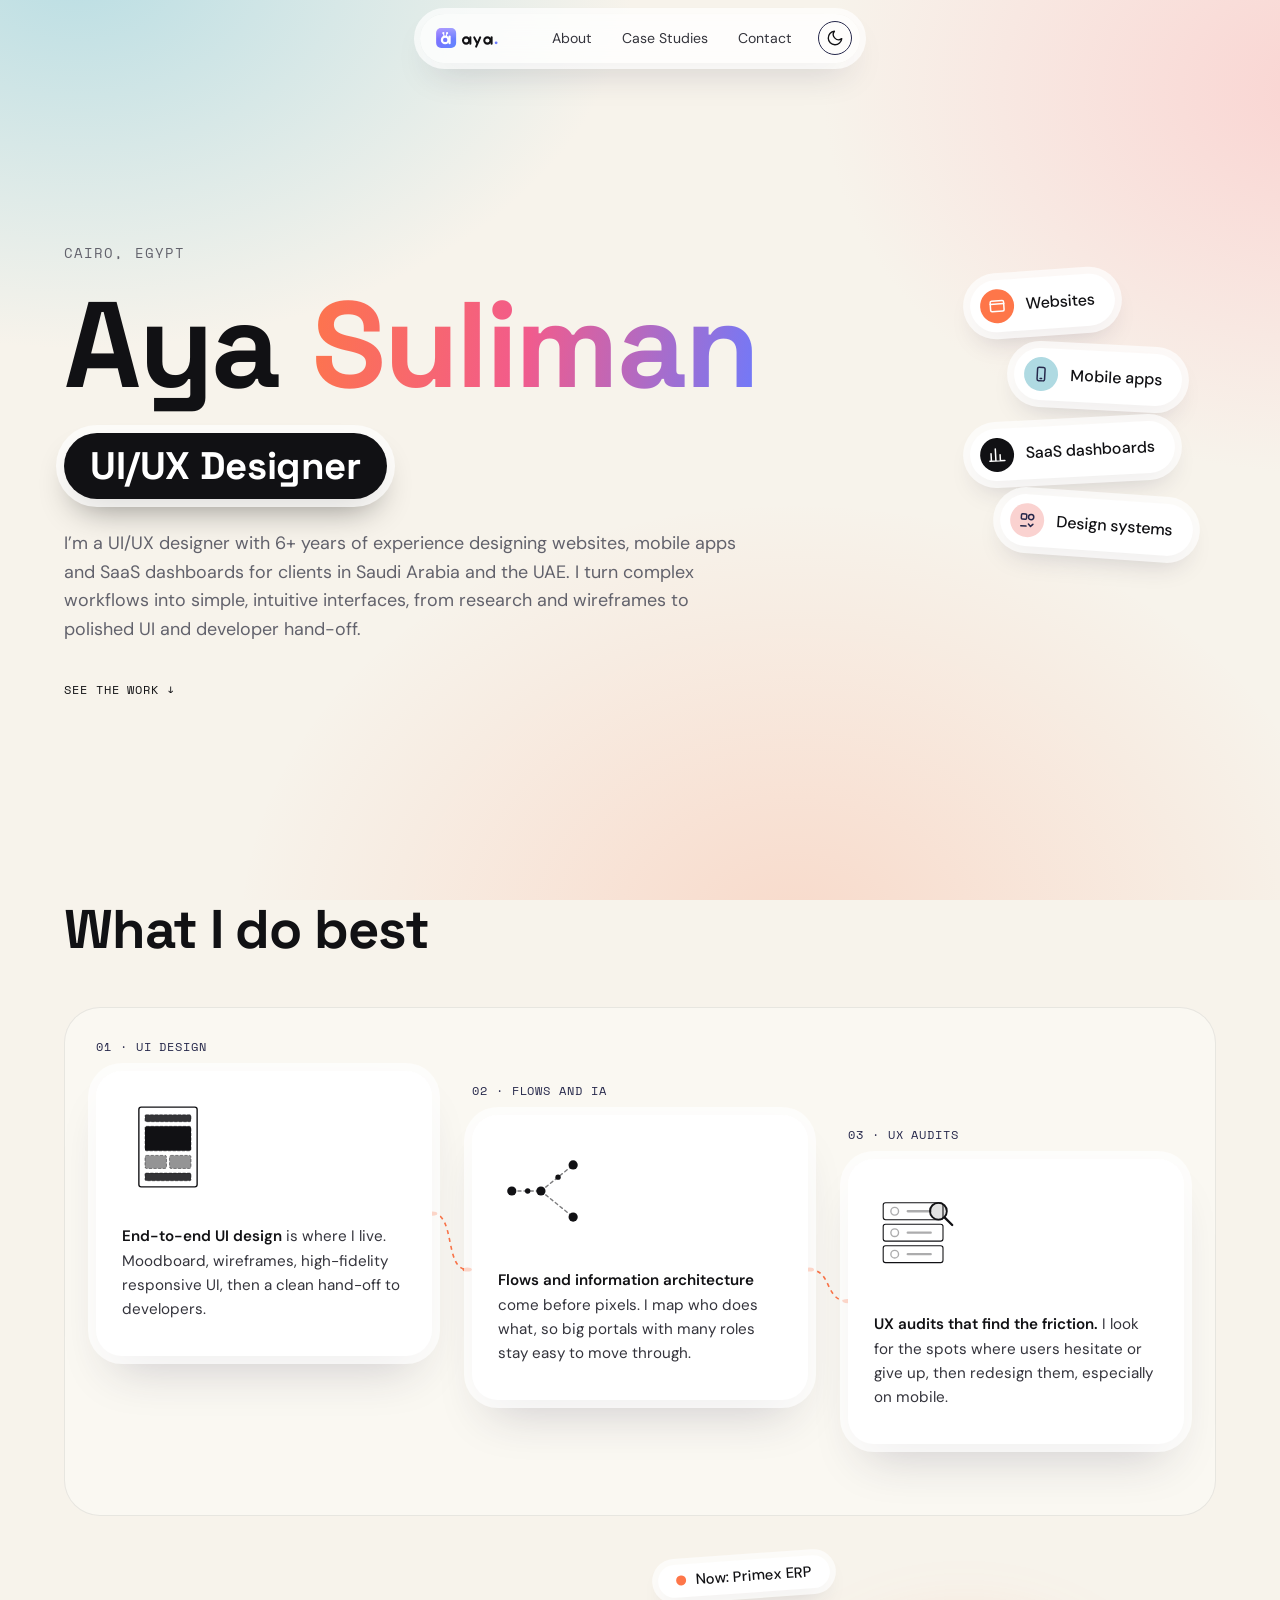
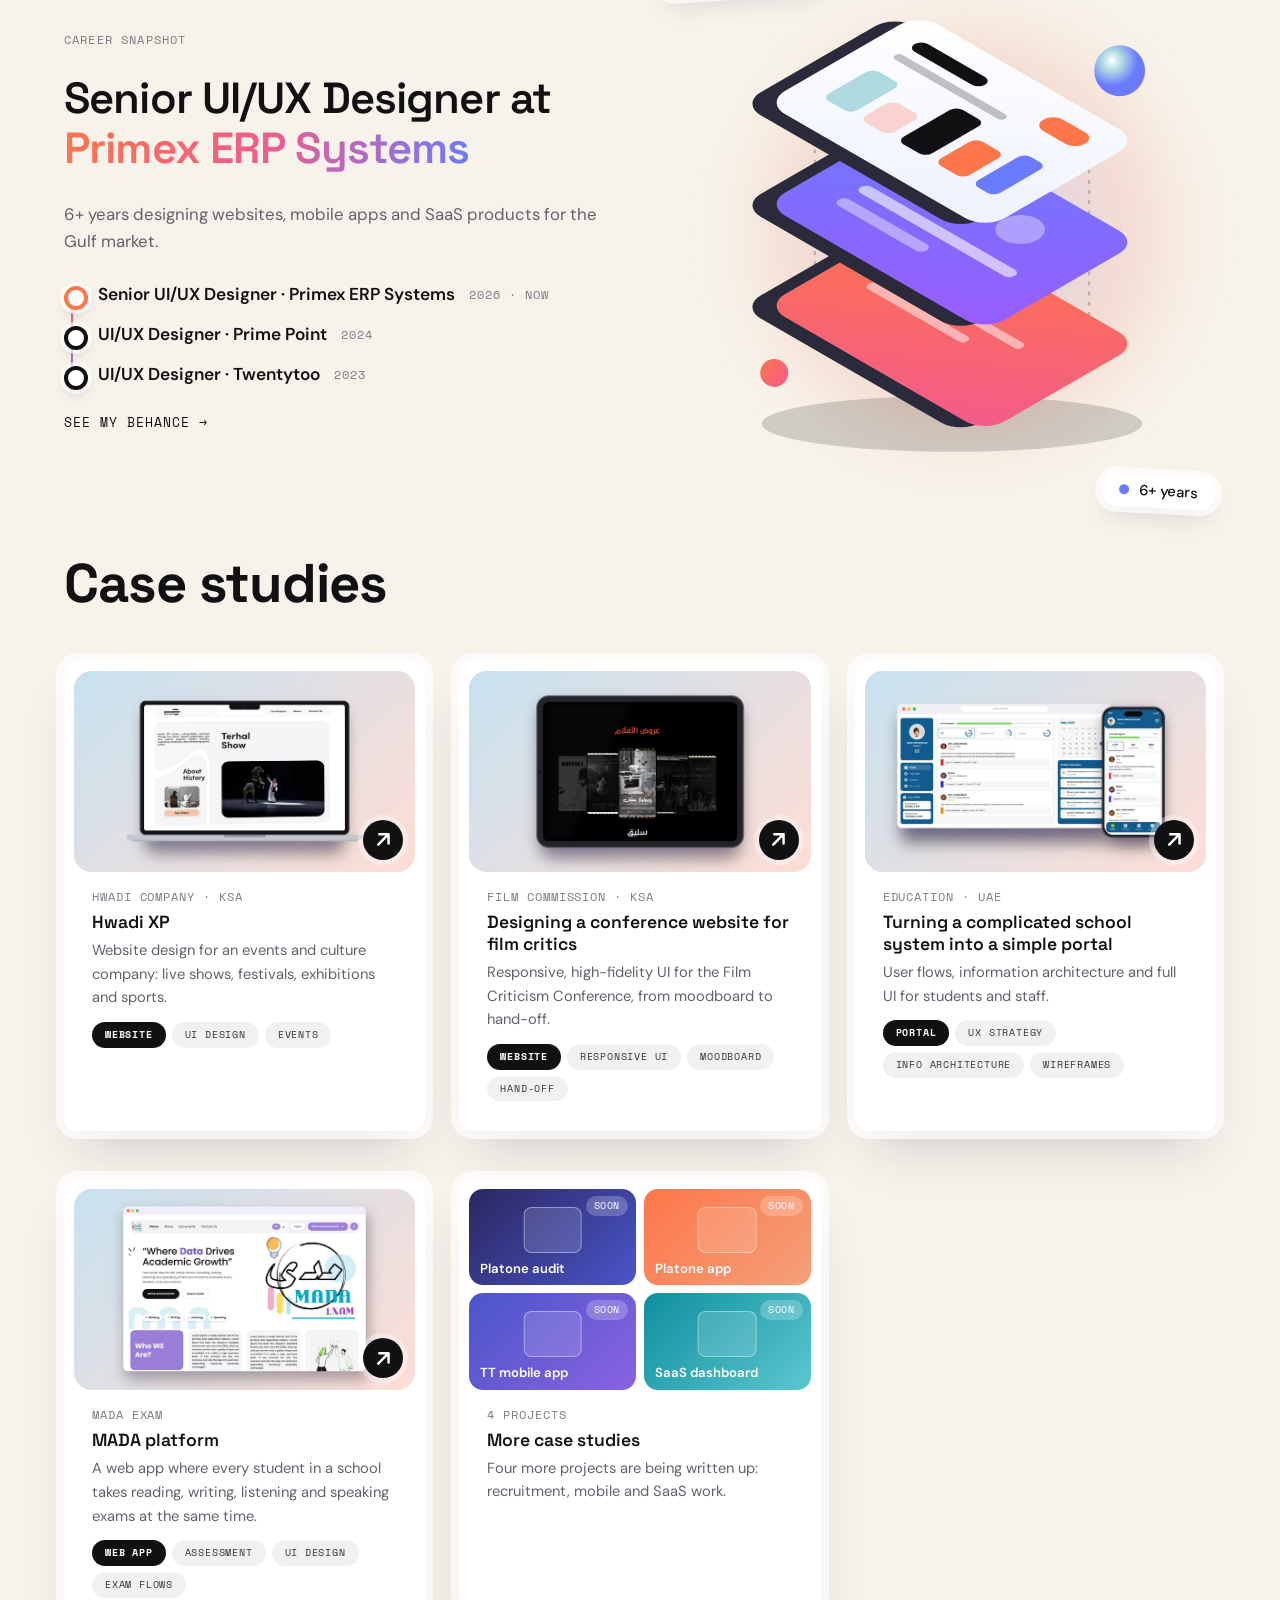
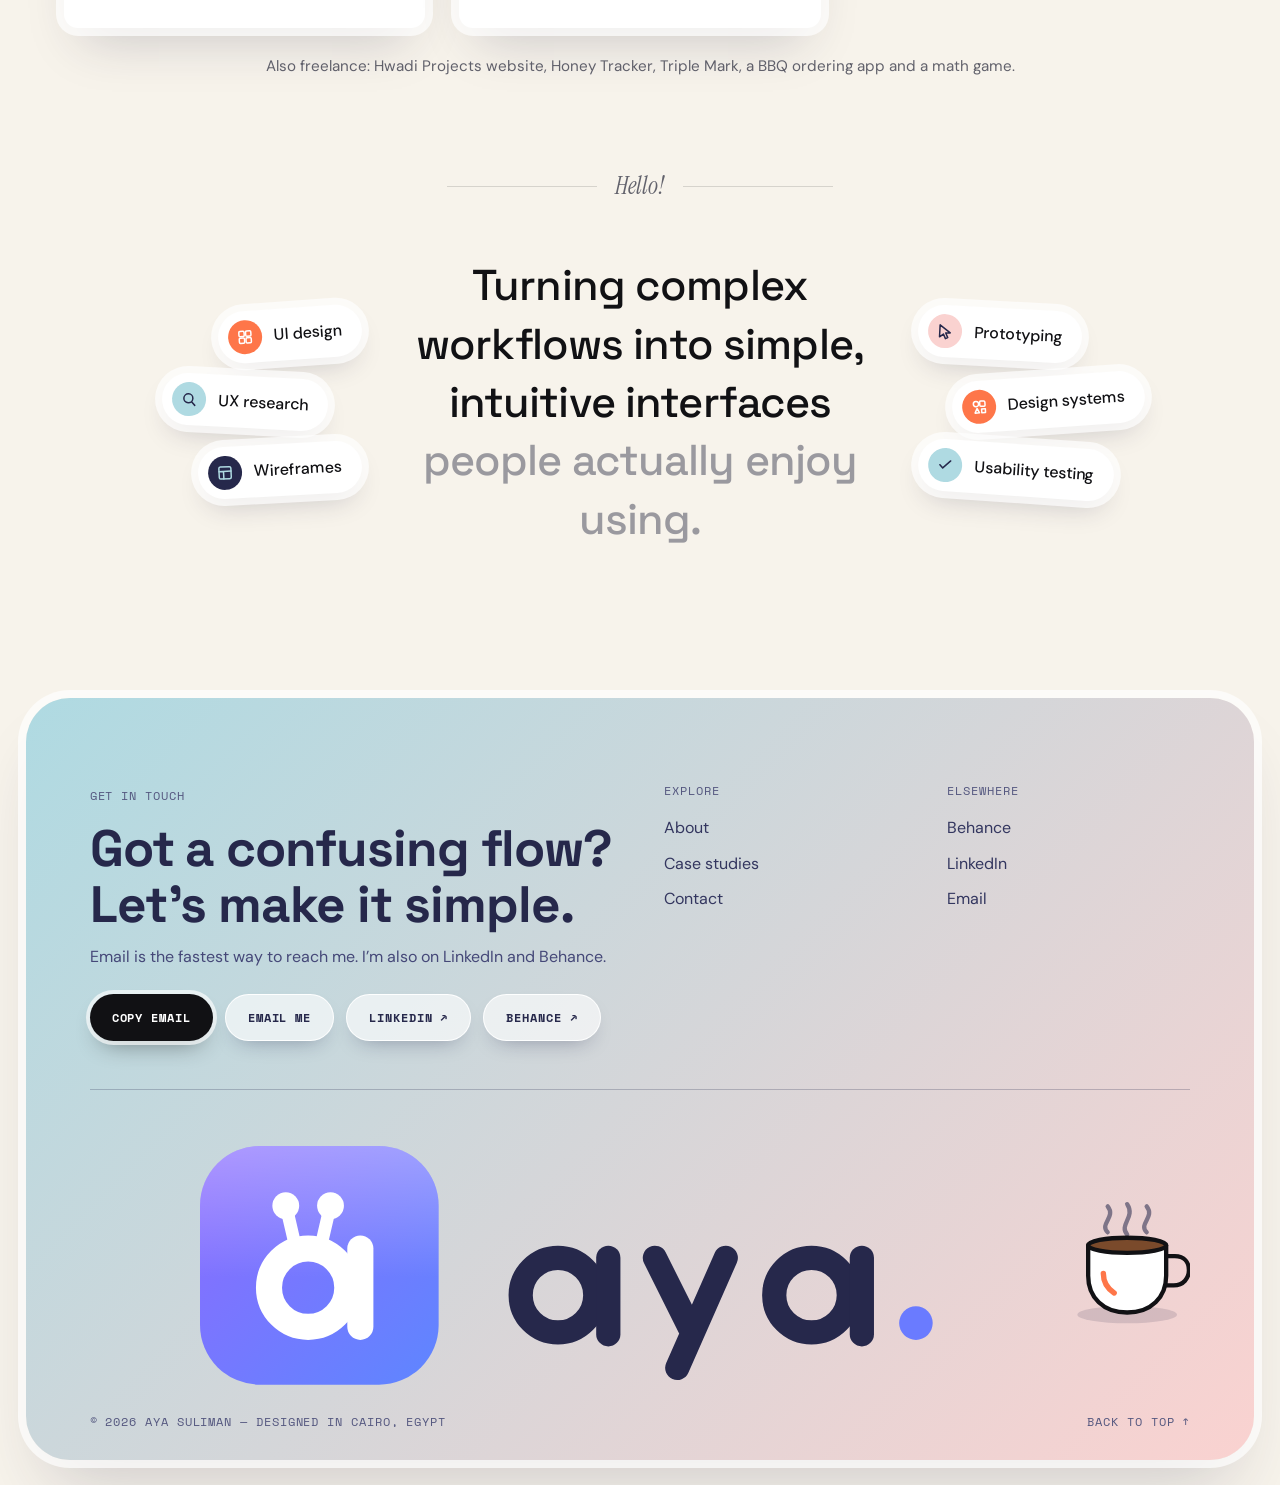
==== index.html @ c6a5af43 "Footer: small coffee cup with animated steam Co-Authored-By: Claude Sonnet 5.5 <noreply@anthropic.co" ====
<!DOCTYPE html>
<html data-skin="v4" lang="en">
<head>
<meta charset="utf-8">
<meta name="viewport" content="width=device-width, initial-scale=1">
<title>Aya Suliman | UI/UX Designer</title>
<meta name="description" content="Portfolio of Aya Suliman, UI/UX designer in Cairo. Websites, mobile apps and SaaS dashboards for clients in Saudi Arabia and the UAE.">
<meta property="og:title" content="Aya Suliman | UI/UX Designer">
<meta property="og:description" content="Websites, mobile apps and SaaS dashboards, from first sketch to developer hand-off.">
<link rel="icon" href="favicon.ico" sizes="any">
<link rel="icon" href="favicon.svg" type="image/svg+xml">
<link rel="apple-touch-icon" href="apple-touch-icon.png">
<link rel="manifest" href="site.webmanifest">
<meta name="theme-color" content="#F7F3EB">

<dialog id="csModal" class="cs-modal" aria-labelledby="csmTitle">
  <div class="csm-card">
    <button class="csm-x" type="button" aria-label="Close" data-close>×</button>
    <div class="csm-thumb" id="csmThumb"></div>
    <div class="csm-body">
      <span class="mono csm-meta" id="csmMeta"></span>
      <h2 id="csmTitle"></h2>
      <p class="csm-sum" id="csmSum"></p>
      <dl class="csm-facts" id="csmFacts"></dl>
      <h3>The challenge</h3><p id="csmCh"></p>
      <h3>What I did</h3><ul class="csm-did" id="csmDid"></ul>
      <h3>Process</h3><ol class="csm-steps" id="csmSteps"></ol>
      <div class="csm-galwrap" id="csmGalWrap" hidden><h3>Selected screens</h3><div class="csm-gal" id="csmGal"></div></div>
      <div class="csm-actions"><button class="csm-btn" type="button" data-close>Close</button></div>
    </div>
  </div>
</dialog>
<script>try{if(localStorage.getItem('theme')==='dark')document.documentElement.dataset.theme='dark'}catch(e){}</script>
<link rel="preconnect" href="https://fonts.googleapis.com">
<link rel="preconnect" href="https://fonts.gstatic.com" crossorigin>
<link href="https://fonts.googleapis.com/css2?family=DM+Sans:wght@400;500;600;700&family=Space+Grotesk:wght@500;700&family=Space+Mono:wght@400;700&family=Instrument+Serif:ital@1&family=Caveat:wght@500;600&display=swap" rel="stylesheet">
<style>
:root{
  --bg:#F5F2E7;--surface:#EDE9DA;--card:#FBFAF4;--page:#FBFAF4;--rule:rgba(28,28,28,.12);--rule-2:rgba(28,28,28,.22);
  --ink:#1C1C1C;--body:#3B3A36;--muted:#6F6C61;--subtle:#7F7C70;
  --accent:#9FD8CB;--accent-2:#CFEDE6;--accent-ink:#2A7565;--accent-dim:rgba(159,216,203,.3);
  --note:#E6F2EE;--note-ink:#1F2A44;
  --sans:"DM Sans",system-ui,sans-serif;--head:"Space Grotesk","DM Sans",system-ui,sans-serif;--mono:"Space Mono",ui-monospace,monospace;--hand:"Caveat",cursive;
}
*{box-sizing:border-box;margin:0;padding:0}
html{scroll-behavior:smooth}
body{background:var(--bg);color:var(--body);font:400 1rem/1.6 var(--sans);overflow-x:hidden;-webkit-font-smoothing:antialiased}
a{color:inherit;text-decoration:none}
img{display:block;max-width:100%}
:focus-visible{outline:2px solid var(--accent);outline-offset:3px}
.skip{position:absolute;left:-999px;top:10px;background:var(--accent);color:var(--bg);padding:8px 14px;z-index:50;font:500 .75rem var(--mono)}
.skip:focus{left:12px}
.wrap{max-width:1280px;margin:0 auto;padding:0 clamp(24px,5vw,96px)}
.mono{font:500 .72rem/1.5 var(--mono);letter-spacing:.08em;text-transform:uppercase}
.acc{color:var(--accent)}
h1,h2,h3{color:var(--ink);font-family:var(--head)}
h2{font-size:clamp(1.9rem,4vw,2.5rem);font-weight:600;line-height:1.15;letter-spacing:.01em}
strong{color:var(--ink);font-weight:600}

/* frames with corner marks */
.frame{position:relative;border:1px solid var(--rule)}
.frame>.c{position:absolute;width:9px;height:9px;pointer-events:none}
.frame>.c::before,.frame>.c::after{content:"";position:absolute;background:var(--subtle)}
.frame>.c::before{left:4px;top:0;width:1px;height:9px}
.frame>.c::after{top:4px;left:0;width:9px;height:1px}
.c.tl{left:-5px;top:-5px}.c.tr{right:-5px;top:-5px}.c.bl{left:-5px;bottom:-5px}.c.br{right:-5px;bottom:-5px}

/* text links */
.tlink{display:inline-flex;align-items:center;gap:8px;color:var(--ink);transition:color .2s,gap .2s}
.tlink:hover{color:var(--accent);gap:12px}
.btn{display:inline-flex;align-items:center;gap:8px;padding:12px 20px;border:1px solid var(--accent);background:var(--accent);color:#14161a;cursor:pointer;transition:background .2s,color .2s}
.btn:hover{background:transparent;color:var(--accent)}
.btn.line{background:transparent;border-color:var(--rule-2);color:var(--ink)}
.btn.line:hover{border-color:var(--accent);color:var(--accent)}

/* nav */
.nav{position:fixed;top:14px;left:50%;transform:translateX(-50%);z-index:20;display:flex;align-items:center;gap:6px;padding:6px 8px 6px 14px;background:rgba(23,24,30,.82);backdrop-filter:blur(10px);border:1px solid var(--rule-2);border-radius:4px}
.nav .logo{display:flex;align-items:center;margin-right:22px}
.nav .logo{color:var(--ink)}
.nav .logo svg{display:block}
.mega svg{color:var(--ink)}
.nav ul{list-style:none;display:flex;gap:2px}
.nav ul a{display:block;padding:7px 14px;font-size:.88rem;color:var(--body);border-radius:3px;transition:background .2s,color .2s}
.nav ul a:hover{color:var(--ink);background:rgba(255,255,255,.05)}
.dd{position:relative}
.dd-menu{position:absolute;top:calc(100% + 10px);left:50%;transform:translateX(-50%) translateY(6px);width:340px;background:var(--surface);border:1px solid var(--rule-2);padding:10px;opacity:0;visibility:hidden;transition:.2s}
.dd:hover .dd-menu,.dd:focus-within .dd-menu{opacity:1;visibility:visible;transform:translateX(-50%) translateY(0)}
.dd-menu a{display:grid!important;grid-template-columns:36px 1fr;gap:6px;padding:10px!important;font-size:.86rem!important;line-height:1.35}
.dd-menu a b{font:500 .72rem var(--mono);color:var(--accent)}

/* hero */
.hero{min-height:92vh;display:grid;grid-template-columns:1.4fr 1fr;align-items:center;gap:40px;padding-top:110px}
.hero .eyebrow{display:block;color:var(--accent);margin-bottom:18px}
.hero h1{font-size:clamp(3.2rem,8.5vw,6rem);font-weight:700;line-height:1.06;letter-spacing:-.02em}
.hero h1 .acc{color:var(--accent)}
.hero .sub{margin:22px 0 30px;max-width:46ch;color:var(--muted)}
.hero-art{justify-self:center;width:min(100%,340px)}
.hero-art svg{width:100%;height:auto;overflow:visible}
.hero-art{cursor:pointer;-webkit-tap-highlight-color:transparent}
.hero-art:focus-visible{outline:2px solid var(--accent);outline-offset:8px;border-radius:14px}
#flowPath{filter:drop-shadow(0 0 8px rgba(60,154,131,.22))}
.art-hint{text-align:center;color:var(--subtle);margin-top:6px}

@media (hover:none){.art-hint{display:none}}

/* marquee */
.marquee{border-block:1px solid var(--rule);background:var(--surface);overflow:hidden;white-space:nowrap}
.marquee div{display:inline-block;padding:12px 0;color:var(--accent);animation:run 40s linear infinite}
.marquee span{margin:0 12px}
@keyframes run{to{transform:translateX(-50%)}}

section{padding:110px 0}
.sec-title{text-align:center;margin-bottom:48px}
.sec-title .ico{display:block;margin:0 auto 14px;width:30px;height:30px;color:var(--accent)}

/* skills */
.skills{display:grid;grid-template-columns:repeat(3,1fr);gap:16px}
.skill{padding:28px 24px 32px}
.skill svg{width:34px;height:34px;color:var(--ink);margin-bottom:22px}
.skill p{font-size:.95rem}

/* skills: animated icons (start when the card is revealed) */
.skill svg.sk-ic{width:92px;height:92px;margin-bottom:24px;overflow:visible;fill:none;stroke:currentColor;stroke-width:1.8;stroke-linecap:round;stroke-linejoin:round;--bad:#F0897A}
.sk-ui .w{stroke-dasharray:3 3;stroke-width:1.2;opacity:.5}
.sk-ui .f{stroke:none;fill:var(--accent);transform-box:fill-box;transform-origin:left center}
.sk-ui .f.soft{opacity:.45}
.sk-ui .f.dark{fill:currentColor;opacity:.85}
.sk-flow .path{stroke-dasharray:4 4;opacity:.55}
.sk-flow .node{fill:var(--accent);stroke:none}
.sk-flow .node.end{fill:currentColor}
.sk-flow .halo{stroke:var(--accent);stroke-width:1.5;opacity:0;transform-box:fill-box;transform-origin:center}
.sk-flow .dot{fill:var(--accent);stroke:none}
.sk-audit .row{stroke-width:1.4}
.sk-audit .bar{stroke-width:3;opacity:.35}
.sk-audit .glass{fill:var(--accent);fill-opacity:.12;stroke:var(--accent);stroke-width:2.4}
.sk-audit .handle{stroke:var(--accent);stroke-width:3}
.sk-audit .row2{stroke:var(--accent)}
.sk-audit .warn,.sk-audit .ok{opacity:0;transform-box:fill-box;transform-origin:center}
.sk-audit .warn circle{fill:var(--bad);stroke:none}
.sk-audit .ok circle{fill:var(--accent);stroke:none}
.sk-audit .mark{stroke:var(--bg);stroke-width:1.8}
@media (prefers-reduced-motion:no-preference){
  .skill.in .sk-ui .f{animation:sk-build 6s cubic-bezier(.3,.7,.2,1) infinite}
  .skill.in .sk-ui .d2{animation-delay:.35s}.skill.in .sk-ui .d3{animation-delay:.7s}
  .skill.in .sk-ui .d4{animation-delay:1.05s}.skill.in .sk-ui .d5{animation-delay:1.4s}
  @keyframes sk-build{0%,4%{transform:scaleX(0)}20%,80%{transform:scaleX(1)}92%,100%{transform:scaleX(0)}}

  .skill.in .sk-flow .path{animation:sk-march 1.2s linear infinite}
  @keyframes sk-march{to{stroke-dashoffset:-16}}
  .skill.in .sk-flow .halo{animation:sk-pulse 2s ease-out infinite}
  .skill.in .sk-flow .hB{animation-delay:1.7s}
  .skill.in .sk-flow .hC{animation-duration:4s;animation-delay:3.9s}
  .skill.in .sk-flow .hD{animation-duration:4s;animation-delay:1.9s}
  @keyframes sk-pulse{0%{opacity:.7;transform:scale(1)}40%,100%{opacity:0;transform:scale(2.8)}}

  .skill.in .sk-audit .lens{animation:sk-scan 8s ease-in-out infinite}
  @keyframes sk-scan{0%,14%{transform:translateY(0)}32%,58%{transform:translateY(28px)}76%,90%{transform:translateY(56px)}100%{transform:translateY(0)}}
  .skill.in .sk-audit .row2{animation:sk-row 8s linear infinite}
  @keyframes sk-row{0%,30%{stroke:currentColor}34%,50%{stroke:var(--bad)}56%,96%{stroke:var(--accent)}100%{stroke:currentColor}}
  .skill.in .sk-audit .row2g{animation:sk-shake 8s linear infinite}
  @keyframes sk-shake{0%,33%,43%,100%{transform:translateX(0)}35%,39%{transform:translateX(-2px)}37%,41%{transform:translateX(2px)}}
  .skill.in .sk-audit .warn{animation:sk-warn 8s ease-out infinite}
  @keyframes sk-warn{0%,33%{opacity:0;transform:scale(.4)}37%,50%{opacity:1;transform:scale(1)}54%,100%{opacity:0;transform:scale(.4)}}
  .skill.in .sk-audit .ok{animation:sk-ok 8s ease-out infinite}
  @keyframes sk-ok{0%,54%{opacity:0;transform:scale(.4)}60%,94%{opacity:1;transform:scale(1)}100%{opacity:0;transform:scale(.4)}}
}
@media (prefers-reduced-motion:reduce){.sk-flow .dot{display:none}.sk-audit .ok{opacity:1}}

/* about row */
.about{display:grid;grid-template-columns:1fr 1fr;gap:16px;margin-top:16px}
.about-left{display:grid;gap:16px}
.now{padding:56px 28px 28px;display:flex;flex-direction:column;justify-content:space-between;gap:40px;min-height:250px}
.now h3{font-size:1.4rem;font-weight:500;line-height:1.35}
.now .tlink,.snap .tlink{align-self:flex-end}
.snap{padding:28px;display:flex;flex-direction:column;gap:18px}
.chip{align-self:flex-start;padding:3px 8px;border:1px solid var(--rule-2);color:var(--accent);background:var(--accent-dim)}
.snap p{color:var(--body)}
.roles{list-style:none;display:grid;gap:10px;position:relative;padding-left:22px}
.roles::before{content:"";position:absolute;left:3px;top:8px;bottom:8px;border-left:1px dashed var(--subtle)}
.roles li{position:relative}
.roles li::before{content:"";position:absolute;left:-22px;top:9px;width:7px;height:7px;background:var(--body)}
.roles li span{display:inline-block;padding:4px 10px;border:1px solid var(--rule-2);color:var(--body)}
.photo{position:relative;overflow:hidden;background:#2a2b33;min-height:420px}
.photo img{position:absolute;inset:0;width:100%;height:100%;object-fit:cover;filter:grayscale(1)}
.photo .fallback{position:absolute;inset:0;display:grid;place-items:center;font:700 7rem var(--sans);color:rgba(255,255,255,.08);letter-spacing:-.04em}
.photo svg.swirl{position:absolute;inset:0;width:100%;height:100%;pointer-events:none}

/* work */
.work{display:grid;grid-template-columns:repeat(3,1fr);gap:16px}
.case{display:flex;flex-direction:column;transition:border-color .25s,background .25s}
.case:hover{border-color:var(--rule-2);background:var(--surface)}
.case .thumb{height:170px;border-bottom:1px solid var(--rule);display:grid;place-items:center;overflow:hidden;background:var(--surface)}
.case .thumb svg{width:70%;height:auto;transition:transform .4s}
.case:hover .thumb svg{transform:translateY(-6px) rotate(-2deg)}
.case .info{padding:20px 22px 24px;display:flex;flex-direction:column;gap:10px;flex:1}
.case .meta{display:flex;gap:8px;align-items:center;color:var(--subtle)}
.case .meta .chip{color:var(--accent)}
.case h3{font-size:1.15rem;font-weight:600;line-height:1.3}
.case p{font-size:.92rem;color:var(--muted)}
.case .tlink{margin-top:auto;padding-top:6px}
.also{margin-top:26px;text-align:center;color:var(--muted);font-size:.95rem}

.quad{padding:22px 26px 48px}
.quad>.mono{display:block;text-align:center;color:var(--muted);margin-bottom:20px;letter-spacing:.18em}
.notes{display:grid;grid-template-columns:1fr 1fr;gap:14px}
.note{background:var(--note);color:var(--note-ink);min-height:132px;padding:14px 16px;font:500 1.3rem/1.25 var(--hand);border-radius:2px;box-shadow:0 10px 24px rgba(0,0,0,.25);transition:transform .25s}
.note:nth-child(odd){transform:rotate(-1.2deg)}.note:nth-child(even){transform:rotate(1deg)}
.note:hover{transform:rotate(0) scale(1.03)}
.note ul{list-style:none}
.note svg{width:44px;height:44px;margin-top:8px;color:var(--note-ink)}

/* contact + footer */
footer{background:#18191d;border-top:1px solid var(--rule);padding:80px 0 30px;overflow:hidden}
.ftop{display:grid;grid-template-columns:2.2fr 1fr 1fr;gap:40px;padding-bottom:48px;border-bottom:1px solid var(--rule)}
.ftop h2{font-size:clamp(2rem,4.2vw,2.6rem);font-weight:700;letter-spacing:-.01em;margin:14px 0 12px}
.ftop p{color:var(--muted);margin-bottom:24px}
.frow{display:flex;gap:10px;flex-wrap:wrap}
.fcol .mono{color:var(--subtle);display:block;margin-bottom:16px}
.fcol ul{list-style:none;display:grid;gap:10px}
.fcol a{color:var(--body);transition:color .2s}.fcol a:hover{color:var(--accent)}
.mega{font:700 clamp(7rem,29vw,24rem)/.9 var(--sans);letter-spacing:-.03em;text-align:center;color:transparent;-webkit-text-stroke:2px var(--ink);margin:40px 0 20px;user-select:none}
.frow .btn{padding:12px 16px}
.mega{display:flex;justify-content:center;margin:56px 0 28px;font-size:0;-webkit-text-stroke:0;user-select:none}
.mega svg{width:min(100%,880px);height:auto}
.fbot{display:flex;justify-content:space-between;flex-wrap:wrap;gap:12px;color:var(--subtle)}
.fbot a:hover{color:var(--accent)}

/* reveal */
.rv{opacity:0;transform:translateY(18px);transition:opacity .7s ease,transform .7s ease}
.rv.in{opacity:1;transform:none}

@media (max-width:980px){
  .skills,.work{grid-template-columns:1fr 1fr}
  .about{grid-template-columns:1fr}
  .photo{min-height:360px}
  .ftop{grid-template-columns:1fr 1fr}.ftop>div:first-child{grid-column:1/-1}
}
@media (max-width:720px){
  .wrap{padding:0 16px}
  .hero{grid-template-columns:1fr;min-height:auto;gap:28px;padding:112px 16px 56px}
  .hero-art{width:min(220px,62vw);justify-self:center}
  .hero .sub{margin:18px 0 24px}
  .skills,.work{grid-template-columns:1fr}
  .quad{padding:20px 0 36px}
  .nav{width:calc(100% - 24px);justify-content:space-between}
  .nav .logo{margin-right:0}
  .dd-menu{display:none}
  .nav ul a{padding:7px 10px}
}
@media (max-width:420px){.nav ul li:first-child{display:none}.notes{grid-template-columns:1fr}}
@media (prefers-reduced-motion:reduce){
  html{scroll-behavior:auto}
  .marquee div{animation:none}
  .art-hint{display:none}
  .rv{opacity:1;transform:none;transition:none}
}

/* per-section cursors (swap a section's cursor by changing which --cur-* it uses) */
:root{
  --cur-pin:url("data:image/svg+xml,%3Csvg xmlns='http://www.w3.org/2000/svg' width='32' height='32' viewBox='0 0 32 32' stroke-linecap='round' stroke-linejoin='round'%3E%3Cpath d='M16 30.5C16 30.5 5.5 19.5 5.5 12a10.5 10.5 0 1 1 21 0c0 7.5-10.5 18.5-10.5 18.5Z' fill='%23F4F4F6' stroke='%23111216' stroke-width='1.6'/%3E%3Ccircle cx='16' cy='12' r='3.6' fill='%23111216'/%3E%3C/svg%3E") 16 30,auto;
  --cur-pin-link:url("data:image/svg+xml,%3Csvg xmlns='http://www.w3.org/2000/svg' width='32' height='32' viewBox='0 0 32 32' stroke-linecap='round' stroke-linejoin='round'%3E%3Cpath d='M16 30.5C16 30.5 5.5 19.5 5.5 12a10.5 10.5 0 1 1 21 0c0 7.5-10.5 18.5-10.5 18.5Z' fill='%239FD8CB' stroke='%23111216' stroke-width='1.6'/%3E%3Ccircle cx='16' cy='12' r='3.6' fill='%23111216'/%3E%3C/svg%3E") 16 30,pointer;
  --cur-hand:url("data:image/svg+xml,%3Csvg xmlns='http://www.w3.org/2000/svg' width='32' height='32' viewBox='0 0 32 32' stroke-linejoin='round'%3E%3Cg fill='%23111216' stroke='%23111216' stroke-width='3.4'%3E%3Crect x='9' y='6' width='4.2' height='15' rx='2.1'/%3E%3Crect x='13.4' y='3' width='4.2' height='17' rx='2.1'/%3E%3Crect x='17.8' y='5' width='4.2' height='16' rx='2.1'/%3E%3Crect x='22.2' y='9' width='4.2' height='13' rx='2.1'/%3E%3Cpath d='M9 15H26.4V22C26.4 27 22.6 30.2 17.6 30.2C14 30.2 11.4 28.6 9.6 25.8L4.6 18.2A2.1 2.1 0 0 1 8 15.9L9 17.2Z'/%3E%3C/g%3E%3Cg fill='%23F4F4F6' stroke='none'%3E%3Crect x='9' y='6' width='4.2' height='15' rx='2.1'/%3E%3Crect x='13.4' y='3' width='4.2' height='17' rx='2.1'/%3E%3Crect x='17.8' y='5' width='4.2' height='16' rx='2.1'/%3E%3Crect x='22.2' y='9' width='4.2' height='13' rx='2.1'/%3E%3Cpath d='M9 15H26.4V22C26.4 27 22.6 30.2 17.6 30.2C14 30.2 11.4 28.6 9.6 25.8L4.6 18.2A2.1 2.1 0 0 1 8 15.9L9 17.2Z'/%3E%3C/g%3E%3Cpath d='M13.2 9v8M17.6 6.5v9M22 9.5v7' stroke='%23111216' stroke-width='1' fill='none' stroke-linecap='round' opacity='.0'/%3E%3C/svg%3E") 16 16,auto;
  --cur-hand-link:url("data:image/svg+xml,%3Csvg xmlns='http://www.w3.org/2000/svg' width='32' height='32' viewBox='0 0 32 32' stroke-linejoin='round'%3E%3Cg fill='%23111216' stroke='%23111216' stroke-width='3.4'%3E%3Crect x='9' y='6' width='4.2' height='15' rx='2.1'/%3E%3Crect x='13.4' y='3' width='4.2' height='17' rx='2.1'/%3E%3Crect x='17.8' y='5' width='4.2' height='16' rx='2.1'/%3E%3Crect x='22.2' y='9' width='4.2' height='13' rx='2.1'/%3E%3Cpath d='M9 15H26.4V22C26.4 27 22.6 30.2 17.6 30.2C14 30.2 11.4 28.6 9.6 25.8L4.6 18.2A2.1 2.1 0 0 1 8 15.9L9 17.2Z'/%3E%3C/g%3E%3Cg fill='%239FD8CB' stroke='none'%3E%3Crect x='9' y='6' width='4.2' height='15' rx='2.1'/%3E%3Crect x='13.4' y='3' width='4.2' height='17' rx='2.1'/%3E%3Crect x='17.8' y='5' width='4.2' height='16' rx='2.1'/%3E%3Crect x='22.2' y='9' width='4.2' height='13' rx='2.1'/%3E%3Cpath d='M9 15H26.4V22C26.4 27 22.6 30.2 17.6 30.2C14 30.2 11.4 28.6 9.6 25.8L4.6 18.2A2.1 2.1 0 0 1 8 15.9L9 17.2Z'/%3E%3C/g%3E%3Cpath d='M13.2 9v8M17.6 6.5v9M22 9.5v7' stroke='%23111216' stroke-width='1' fill='none' stroke-linecap='round' opacity='.0'/%3E%3C/svg%3E") 16 16,pointer;
  --cur-pen:url("data:image/svg+xml,%3Csvg xmlns='http://www.w3.org/2000/svg' width='32' height='32' viewBox='0 0 24 24' stroke-linecap='round' stroke-linejoin='round'%3E%3Cg stroke='%23111216' stroke-width='1.5' fill='none'%3E%3Cpath d='M15.707 21.293a1 1 0 0 1-1.414 0l-1.586-1.586a1 1 0 0 1 0-1.414l5.586-5.586a1 1 0 0 1 1.414 0l1.586 1.586a1 1 0 0 1 0 1.414z' fill='%23F4F4F6'/%3E%3Cpath d='m18 13-1.375-6.874a1 1 0 0 0-.746-.776L3.235 2.028a1 1 0 0 0-1.207 1.207L5.35 15.879a1 1 0 0 0 .776.746L13 18' fill='%23F4F4F6'/%3E%3Cpath d='m2.3 2.3 7.286 7.286'/%3E%3Ccircle cx='11' cy='11' r='2' fill='%239FD8CB'/%3E%3C/g%3E%3C/svg%3E") 3 3,auto;
  --cur-pen-link:url("data:image/svg+xml,%3Csvg xmlns='http://www.w3.org/2000/svg' width='32' height='32' viewBox='0 0 24 24' stroke-linecap='round' stroke-linejoin='round'%3E%3Cg stroke='%23111216' stroke-width='1.5' fill='none'%3E%3Cpath d='M15.707 21.293a1 1 0 0 1-1.414 0l-1.586-1.586a1 1 0 0 1 0-1.414l5.586-5.586a1 1 0 0 1 1.414 0l1.586 1.586a1 1 0 0 1 0 1.414z' fill='%239FD8CB'/%3E%3Cpath d='m18 13-1.375-6.874a1 1 0 0 0-.746-.776L3.235 2.028a1 1 0 0 0-1.207 1.207L5.35 15.879a1 1 0 0 0 .776.746L13 18' fill='%239FD8CB'/%3E%3Cpath d='m2.3 2.3 7.286 7.286'/%3E%3Ccircle cx='11' cy='11' r='2' fill='%23F4F4F6'/%3E%3C/g%3E%3C/svg%3E") 3 3,pointer;
  --cur-erp:url("data:image/svg+xml,%3Csvg xmlns='http://www.w3.org/2000/svg' width='32' height='32' viewBox='0 0 32 32' stroke-linejoin='round'%3E%3Cg fill='%23111216' stroke='%23111216' stroke-width='3.4'%3E%3Crect x='13' y='2' width='6' height='28' rx='1.8' transform='rotate(0 16 16)'/%3E%3Crect x='13' y='2' width='6' height='28' rx='1.8' transform='rotate(45 16 16)'/%3E%3Crect x='13' y='2' width='6' height='28' rx='1.8' transform='rotate(90 16 16)'/%3E%3Crect x='13' y='2' width='6' height='28' rx='1.8' transform='rotate(135 16 16)'/%3E%3Ccircle cx='16' cy='16' r='10'/%3E%3C/g%3E%3Cg fill='%23F4F4F6'%3E%3Crect x='13' y='2' width='6' height='28' rx='1.8' transform='rotate(0 16 16)'/%3E%3Crect x='13' y='2' width='6' height='28' rx='1.8' transform='rotate(45 16 16)'/%3E%3Crect x='13' y='2' width='6' height='28' rx='1.8' transform='rotate(90 16 16)'/%3E%3Crect x='13' y='2' width='6' height='28' rx='1.8' transform='rotate(135 16 16)'/%3E%3Ccircle cx='16' cy='16' r='10'/%3E%3C/g%3E%3Ccircle cx='16' cy='16' r='5' fill='%23111216'/%3E%3Ccircle cx='16' cy='16' r='2.4' fill='%239FD8CB'/%3E%3C/svg%3E") 16 16,auto;
  --cur-erp-link:url("data:image/svg+xml,%3Csvg xmlns='http://www.w3.org/2000/svg' width='32' height='32' viewBox='0 0 32 32' stroke-linejoin='round'%3E%3Cg fill='%23111216' stroke='%23111216' stroke-width='3.4'%3E%3Crect x='13' y='2' width='6' height='28' rx='1.8' transform='rotate(0 16 16)'/%3E%3Crect x='13' y='2' width='6' height='28' rx='1.8' transform='rotate(45 16 16)'/%3E%3Crect x='13' y='2' width='6' height='28' rx='1.8' transform='rotate(90 16 16)'/%3E%3Crect x='13' y='2' width='6' height='28' rx='1.8' transform='rotate(135 16 16)'/%3E%3Ccircle cx='16' cy='16' r='10'/%3E%3C/g%3E%3Cg fill='%239FD8CB'%3E%3Crect x='13' y='2' width='6' height='28' rx='1.8' transform='rotate(0 16 16)'/%3E%3Crect x='13' y='2' width='6' height='28' rx='1.8' transform='rotate(45 16 16)'/%3E%3Crect x='13' y='2' width='6' height='28' rx='1.8' transform='rotate(90 16 16)'/%3E%3Crect x='13' y='2' width='6' height='28' rx='1.8' transform='rotate(135 16 16)'/%3E%3Ccircle cx='16' cy='16' r='10'/%3E%3C/g%3E%3Ccircle cx='16' cy='16' r='5' fill='%23111216'/%3E%3Ccircle cx='16' cy='16' r='2.4' fill='%23F4F4F6'/%3E%3C/svg%3E") 16 16,pointer;
  --cur-brush:url("data:image/svg+xml,%3Csvg xmlns='http://www.w3.org/2000/svg' width='32' height='32' viewBox='0 0 32 32' stroke-linecap='round' stroke-linejoin='round'%3E%3Cg transform='rotate(45 16 16)' stroke='%23111216' stroke-width='1.4'%3E%3Crect x='14.2' y='1' width='3.6' height='13' rx='1.8' fill='%23F4F4F6'/%3E%3Crect x='12.8' y='14' width='6.4' height='5' rx='1' fill='%23F4F4F6'/%3E%3Cpath d='M12.8 19H19.2C19.2 23.5 17.8 27 16 31C14.2 27 12.8 23.5 12.8 19Z' fill='%239FD8CB'/%3E%3C/g%3E%3C/svg%3E") 5 27,auto;
  --cur-brush-link:url("data:image/svg+xml,%3Csvg xmlns='http://www.w3.org/2000/svg' width='32' height='32' viewBox='0 0 32 32' stroke-linecap='round' stroke-linejoin='round'%3E%3Cg transform='rotate(45 16 16)' stroke='%23111216' stroke-width='1.4'%3E%3Crect x='14.2' y='1' width='3.6' height='13' rx='1.8' fill='%239FD8CB'/%3E%3Crect x='12.8' y='14' width='6.4' height='5' rx='1' fill='%239FD8CB'/%3E%3Cpath d='M12.8 19H19.2C19.2 23.5 17.8 27 16 31C14.2 27 12.8 23.5 12.8 19Z' fill='%23F4F4F6'/%3E%3C/g%3E%3C/svg%3E") 5 27,pointer;
  --cur-glasses:url("data:image/svg+xml,%3Csvg xmlns='http://www.w3.org/2000/svg' width='32' height='32' viewBox='0 0 32 32' stroke-linecap='round' stroke-linejoin='round'%3E%3Cg fill='none' stroke='%23111216' stroke-width='4.6'%3E%3Ccircle cx='9' cy='18' r='6'/%3E%3Ccircle cx='23' cy='18' r='6'/%3E%3Cpath d='M15 17c.6-1.2 1.4-1.2 2 0M3.2 16.5L1.5 12.5M28.8 16.5l1.7-4'/%3E%3C/g%3E%3Cg fill='%239FD8CB' fill-opacity='.35' stroke='%23F4F4F6' stroke-width='2.2'%3E%3Ccircle cx='9' cy='18' r='6'/%3E%3Ccircle cx='23' cy='18' r='6'/%3E%3Cpath d='M15 17c.6-1.2 1.4-1.2 2 0M3.2 16.5L1.5 12.5M28.8 16.5l1.7-4'/%3E%3C/g%3E%3C/svg%3E") 16 18,auto;
  --cur-glasses-link:url("data:image/svg+xml,%3Csvg xmlns='http://www.w3.org/2000/svg' width='32' height='32' viewBox='0 0 32 32' stroke-linecap='round' stroke-linejoin='round'%3E%3Cg fill='none' stroke='%23111216' stroke-width='4.6'%3E%3Ccircle cx='9' cy='18' r='6'/%3E%3Ccircle cx='23' cy='18' r='6'/%3E%3Cpath d='M15 17c.6-1.2 1.4-1.2 2 0M3.2 16.5L1.5 12.5M28.8 16.5l1.7-4'/%3E%3C/g%3E%3Cg fill='%23F4F4F6' fill-opacity='.35' stroke='%239FD8CB' stroke-width='2.2'%3E%3Ccircle cx='9' cy='18' r='6'/%3E%3Ccircle cx='23' cy='18' r='6'/%3E%3Cpath d='M15 17c.6-1.2 1.4-1.2 2 0M3.2 16.5L1.5 12.5M28.8 16.5l1.7-4'/%3E%3C/g%3E%3C/svg%3E") 16 18,pointer;
  --cur-fav:url("data:image/svg+xml,%3Csvg xmlns='http://www.w3.org/2000/svg' width='32' height='32' viewBox='0 0 32 32' stroke-linecap='round' stroke-linejoin='round'%3E%3Cg stroke='%23111216' stroke-width='1.4'%3E%3Cpath d='M11 4v5M21 4v5' stroke-width='2'/%3E%3Ccircle cx='11' cy='3.5' r='2' fill='%23111216'/%3E%3Ccircle cx='21' cy='3.5' r='2' fill='%23111216'/%3E%3Cellipse cx='6' cy='12' rx='4' ry='2.2' transform='rotate(-25 6 12)' fill='%23F4F4F6'/%3E%3Cellipse cx='26' cy='12' rx='4' ry='2.2' transform='rotate(25 26 12)' fill='%23F4F4F6'/%3E%3Crect x='8' y='7' width='16' height='13' rx='6.5' fill='%23F4F4F6'/%3E%3Crect x='10.5' y='15' width='11' height='14' rx='5.5' fill='%239FD8CB'/%3E%3C/g%3E%3Ccircle cx='14' cy='25' r='1' fill='%23111216'/%3E%3Ccircle cx='18' cy='25' r='1' fill='%23111216'/%3E%3Ccircle cx='13' cy='13' r='1.3' fill='%23111216'/%3E%3Ccircle cx='19' cy='13' r='1.3' fill='%23111216'/%3E%3C/svg%3E") 16 16,auto;
  --cur-fav-link:url("data:image/svg+xml,%3Csvg xmlns='http://www.w3.org/2000/svg' width='32' height='32' viewBox='0 0 32 32' stroke-linecap='round' stroke-linejoin='round'%3E%3Cg stroke='%23111216' stroke-width='1.4'%3E%3Cpath d='M11 4v5M21 4v5' stroke-width='2'/%3E%3Ccircle cx='11' cy='3.5' r='2' fill='%23111216'/%3E%3Ccircle cx='21' cy='3.5' r='2' fill='%23111216'/%3E%3Cellipse cx='6' cy='12' rx='4' ry='2.2' transform='rotate(-25 6 12)' fill='%239FD8CB'/%3E%3Cellipse cx='26' cy='12' rx='4' ry='2.2' transform='rotate(25 26 12)' fill='%239FD8CB'/%3E%3Crect x='8' y='7' width='16' height='13' rx='6.5' fill='%239FD8CB'/%3E%3Crect x='10.5' y='15' width='11' height='14' rx='5.5' fill='%23F4F4F6'/%3E%3C/g%3E%3Ccircle cx='14' cy='25' r='1' fill='%23111216'/%3E%3Ccircle cx='18' cy='25' r='1' fill='%23111216'/%3E%3Ccircle cx='13' cy='13' r='1.3' fill='%23111216'/%3E%3Ccircle cx='19' cy='13' r='1.3' fill='%23111216'/%3E%3C/svg%3E") 16 16,pointer;
  --cur:auto;--cur-link:pointer;
}
.nav,.hero,.marquee{--cur:var(--cur-hand);--cur-link:var(--cur-hand-link)}
#about .sec-title,#about .skills{--cur:var(--cur-pen);--cur-link:var(--cur-pen-link)}
#about .about{--cur:var(--cur-erp);--cur-link:var(--cur-erp-link)}
#work{--cur:var(--cur-brush);--cur-link:var(--cur-brush-link)}
#contact{--cur:var(--cur-fav);--cur-link:var(--cur-fav-link)}
html,body *{cursor:var(--cur)}
body a,body button,body summary,body label,body [role="button"],body .btn,body .tlink,body .case{cursor:var(--cur-link)}


/* ---- cream theme (shared by index + case pages) ---- */
html{background:var(--page);overflow-x:clip}
body{max-width:none;margin:0;border-inline:0;background:var(--bg);color:var(--body)}
.nav{background:var(--card);border:1px solid var(--rule-2);border-bottom:3px solid var(--accent);border-radius:8px;-webkit-backdrop-filter:none;backdrop-filter:none;box-shadow:0 6px 18px rgba(60,50,20,.08)}
.nav ul a:hover{background:rgba(28,28,28,.06)}
.dd-menu{box-shadow:0 12px 28px rgba(60,50,20,.12)}
footer{background:var(--surface);border-top:1px solid var(--rule-2)}
h2{font-family:var(--head);font-weight:700;letter-spacing:-.02em;line-height:1.08;font-size:clamp(2.2rem,5vw,3.4rem)}
.ftop h2{font-weight:700;font-size:clamp(2.2rem,4.5vw,3.2rem);letter-spacing:-.02em}
.cs-sec h2{font-size:clamp(1.6rem,3vw,2.2rem);font-weight:700}
.sec-title{text-align:left}
.sec-title .ico{display:none}
.chip{background:var(--accent-dim);border-color:rgba(42,117,101,.35)}

/* readable green for text on cream */
.acc,
.tlink:hover,
.btn:hover,
.btn.line:hover,
.dd-menu a b,
.hero .eyebrow,
.hero h1 .acc,
.marquee div,
.sec-title .ico,
.chip,
.case .meta .chip,
.fcol a:hover,
.fbot a:hover{color:var(--accent-ink)}

.work{grid-template-columns:repeat(2,1fr);gap:56px 36px}
.case{border:0;background:transparent}
.case>.c{display:none}
.case:hover{background:transparent}
.case .thumb{aspect-ratio:1.28;height:auto;border:0;border-radius:10px;background:#E4F0EB;transition:transform .3s}
.case:hover .thumb{transform:translateY(-4px)}
.case .thumb svg{width:62%}
.case .info{padding:20px 0 0;gap:8px}
.case .meta .chip,.case .tlink{display:none}
.case h3{font-size:1.45rem;font-weight:600;line-height:1.25}
.case p{font-size:1rem}
.tags{list-style:none;display:flex;flex-wrap:wrap;gap:8px;margin-top:8px}
.tags li{font:500 .72rem/1 var(--mono);letter-spacing:.08em;text-transform:uppercase;padding:9px 12px;border-radius:4px;background:#E8E4D4;color:#55524A}
.tags li.st{background:var(--accent-ink);color:#fff;font-weight:700}
.photo{background:#E4DFCF}
.photo .fallback{color:rgba(0,0,0,.08)}
.note{box-shadow:0 8px 18px rgba(60,50,20,.14)}
@media (max-width:700px){.work{grid-template-columns:1fr}}

/* ---- theme toggle ---- */
.theme-toggle{display:grid;place-items:center;flex:none;width:34px;height:34px;margin-left:6px;border:1px solid var(--rule-2);border-radius:6px;background:transparent;color:var(--ink);cursor:pointer;transition:background .2s}
.theme-toggle:hover{background:var(--accent-dim)}
.theme-toggle svg{width:18px;height:18px}
.theme-toggle .sun{display:none}
:root[data-theme="dark"] .theme-toggle .moon{display:none}
:root[data-theme="dark"] .theme-toggle .sun{display:block}
/* ---- dark mode (black + mint) ---- */
:root[data-theme="dark"]{color-scheme:dark;--bg:#111216;--surface:#17181e;--card:#1c1d24;--page:#0B0C0F;--rule:rgba(255,255,255,.08);--rule-2:rgba(255,255,255,.14);--ink:#F4F4F6;--body:#C4C5C9;--muted:#A0A1A7;--subtle:#76777D;--accent:#9FD8CB;--accent-2:#CFEDE6;--accent-ink:#9FD8CB;--accent-dim:rgba(159,216,203,.12);--note:#E6F2EE;--note-ink:#1F2A44}
:root[data-theme="dark"] .nav{background:rgba(23,24,30,.9);box-shadow:none}
:root[data-theme="dark"] .nav ul a:hover{background:rgba(255,255,255,.06)}
:root[data-theme="dark"] .dd-menu{box-shadow:none}
:root[data-theme="dark"] .chip{border-color:var(--rule-2)}
:root[data-theme="dark"] pattern circle{fill:#fff;opacity:.13}
:root[data-theme="dark"] [fill="#9DB5AB"]{fill:#3a3c46}
:root[data-theme="dark"] [stroke="#9DB5AB"]{stroke:#3a3c46}
:root[data-theme="dark"] [fill="#B5C9C1"]{fill:#2c2e37}
:root[data-theme="dark"] [stroke="#B5C9C1"]{stroke:#2c2e37}
:root[data-theme="dark"] [fill="#C5D5CE"]{fill:#1f2027}
:root[data-theme="dark"] [stroke="#C5D5CE"]{stroke:#1f2027}
:root[data-theme="dark"] [fill="#FBFAF4"]{fill:#1c1d24}
:root[data-theme="dark"] [stroke="#FBFAF4"]{stroke:#1c1d24}
:root[data-theme="dark"] [fill="#1C1C1C"]{fill:#F4F4F6}
:root[data-theme="dark"] [stroke="#1C1C1C"]{stroke:#F4F4F6}
:root[data-theme="dark"] [fill="#3C9A83"]{fill:#9FD8CB}
:root[data-theme="dark"] [stroke="#3C9A83"]{stroke:#9FD8CB}

:root[data-theme="dark"] .case .thumb{background:#1C1D24}
:root[data-theme="dark"] .tags li{background:#23252d;color:#B9BAC0}
:root[data-theme="dark"] .tags li.st{background:var(--accent);color:#111216}
:root[data-theme="dark"] .photo{background:#2a2b33}
:root[data-theme="dark"] .photo .fallback{color:rgba(255,255,255,.08)}
:root[data-theme="dark"] .note{box-shadow:0 10px 24px rgba(0,0,0,.25)}

/* ---- What I do best: artboards on a design canvas ---- */
.skills{position:relative;gap:40px;align-items:start;padding:64px 32px 72px;border:1px dashed var(--rule-2);border-radius:14px;background:radial-gradient(var(--rule-2) 1.1px,transparent 1.2px) 0 0/22px 22px}
.skills-links{position:absolute;inset:0;width:100%;height:100%;pointer-events:none;overflow:visible}
.skills-links path{fill:none;stroke:var(--accent-ink);stroke-width:1.6;stroke-dasharray:4 4;vector-effect:non-scaling-stroke}
.skills-links marker circle{fill:var(--accent-ink)}
.skill{z-index:1;padding:30px 26px 34px;border:1px solid var(--rule-2);border-radius:6px;background:var(--card);box-shadow:0 14px 30px rgba(60,50,20,.09);transition:outline-color .2s}
.skill:nth-of-type(2){margin-top:44px}
.skill:nth-of-type(3){margin-top:88px}
.skill::before{content:attr(data-n) "  ·  " attr(data-label);position:absolute;left:0;top:-30px;font:500 .72rem/1 var(--mono);letter-spacing:.08em;text-transform:uppercase;color:var(--subtle);white-space:nowrap}
.skill::after{content:attr(data-size);position:absolute;left:50%;bottom:-38px;transform:translateX(-50%);padding:4px 9px;border-radius:3px;background:var(--accent-ink);color:#fff;font:500 .7rem/1 var(--mono);letter-spacing:.06em;white-space:nowrap;opacity:0;transition:opacity .2s}
.skill>.c{width:9px;height:9px;background:var(--card);border:1.5px solid var(--accent-ink);opacity:0;transition:opacity .2s}
.skill>.c::before,.skill>.c::after{display:none}
.skill>.c.tl{left:-11px;top:-11px}.skill>.c.tr{right:-11px;top:-11px;left:auto}.skill>.c.bl{left:-11px;bottom:-11px;top:auto}.skill>.c.br{right:-11px;bottom:-11px;left:auto;top:auto}
.skill:hover,.skill:focus-within{outline:1.5px solid var(--accent-ink);outline-offset:6px}
.skill:hover::before{color:var(--accent-ink)}
.skill:hover::after,.skill:hover>.c,.skill:focus-within>.c{opacity:1}
@media (hover:none){.skill>.c,.skill::after{opacity:1}.skill{outline:1.5px solid var(--accent-ink);outline-offset:6px}}
@media (max-width:900px){
  .skills{grid-template-columns:1fr;gap:64px;padding:56px 24px 60px}
  .skill:nth-of-type(n){margin-top:0}
  .skills-links{display:none}
}
:root[data-theme="dark"] .skill{box-shadow:0 14px 30px rgba(0,0,0,.35)}
:root[data-theme="dark"] .skill::after{color:#111216}

/* ---- hero: flexible hand cursor (opens, closes, points) ---- */
.hero.hand-on,.hero.hand-on *,.nav.hand-on,.nav.hand-on *{cursor:none!important}
.hand-cursor{position:fixed;left:0;top:0;width:40px;height:40px;z-index:70;pointer-events:none;opacity:0;transition:opacity .2s;will-change:transform}
.hand-cursor.show{opacity:1}
.hand-cursor svg{display:block;overflow:visible;filter:drop-shadow(0 4px 5px rgba(20,20,40,.3))}
.hand-cursor svg{transition:transform .12s}
.hand-cursor.tap svg{transform:translateY(3px) scale(.93)}
.hand-cursor .rip{position:absolute;left:26.7px;top:3.3px;width:6px;height:6px;margin:-3px;border:2px solid #FE7649;border-radius:50%;opacity:0}
.hand-cursor.tap .rip{animation:hrip .45s ease-out}
@keyframes hrip{from{width:6px;height:6px;margin:-3px;opacity:.95}to{width:36px;height:36px;margin:-18px;opacity:0}}
.hand-cursor .ic{transition:opacity .12s,transform .18s cubic-bezier(.3,1.5,.5,1);transform-origin:12px 14px}

/* ---- vivid palette (light mode) ---- */
:root:not([data-theme="dark"]){--accent:#0A8F66;--accent-ink:#0A8F66;--accent-2:#FF5E3A;--accent-dim:rgba(10,143,102,.12);--ink:#1B1740;--body:#2F2B55;--muted:#5F5A86;--subtle:#6E6A92}
:root:not([data-theme="dark"]) .nav{border-bottom-color:#FF5E3A;background:#fff}
:root:not([data-theme="dark"]) .chip{background:#FFE7A3;border-color:#17143A;color:#1B1740}
:root:not([data-theme="dark"]) .tags li{color:#1B1740}
:root:not([data-theme="dark"]) .tags li.st{background:#0A8F66;color:#fff}
:root:not([data-theme="dark"]) .tags li:nth-child(2){background:#FFE7A3}
:root:not([data-theme="dark"]) .tags li:nth-child(3){background:#FFD3E1}
:root:not([data-theme="dark"]) .tags li:nth-child(4){background:#C9F1E3}
:root:not([data-theme="dark"]) .tags li:nth-child(n+5){background:#D9EBFF}
:root:not([data-theme="dark"]) footer{background:#0A8F66;border-top:3px solid #17143A;--ink:#fff;--body:#EDE8FF;--muted:#D9D2FF;--subtle:#C4BAFF;--rule:rgba(255,255,255,.22);--rule-2:rgba(255,255,255,.34);--accent:#FFC83D;--accent-ink:#FFC83D;--card:#077A57;--surface:#077A57}
:root:not([data-theme="dark"]) footer svg [fill="#1C1C1C"],:root:not([data-theme="dark"]) footer svg [fill="#17143A"]{fill:#fff}
:root:not([data-theme="dark"]) .shot{background:#FFF0C2;border-color:#17143A}

:root:not([data-theme="dark"]) .hero h1 .acc{color:#0A8F66}
:root:not([data-theme="dark"]) .hero{position:relative}
:root:not([data-theme="dark"]) .hero::before{content:"";position:absolute;right:-6%;top:6%;width:560px;height:560px;max-width:70vw;background:radial-gradient(circle at 30% 35%,rgba(255,200,61,.55),transparent 60%),radial-gradient(circle at 70% 65%,rgba(255,143,184,.5),transparent 62%);filter:blur(28px);z-index:-1;pointer-events:none}
:root:not([data-theme="dark"]) .hero-art [stroke="#3C9A83"]{stroke:#0A8F66}
:root:not([data-theme="dark"]) .hero-art [fill="#3C9A83"]{fill:#0A8F66}
:root:not([data-theme="dark"]) #flowPath{filter:drop-shadow(0 0 8px rgba(10,143,102,.28))}
:root:not([data-theme="dark"]) .marquee{background:#0A8F66;border-block:2px solid #17143A}
:root:not([data-theme="dark"]) .marquee div{color:#FFE9A8}
:root:not([data-theme="dark"]) .case .thumb{border:2px solid #17143A;border-radius:10px}
:root:not([data-theme="dark"]) .work .case:nth-of-type(1) .thumb{background:#FF8A6B}
:root:not([data-theme="dark"]) .work .case:nth-of-type(2) .thumb{background:#FFC83D}
:root:not([data-theme="dark"]) .work .case:nth-of-type(3) .thumb{background:#7FE0C0}
:root:not([data-theme="dark"]) .work .case:nth-of-type(4) .thumb{background:#B4E36B}
:root:not([data-theme="dark"]) .work .case:nth-of-type(5) .thumb{background:#FF9EC4}
:root:not([data-theme="dark"]) .work .case:nth-of-type(6) .thumb{background:#6CC3FF}
:root:not([data-theme="dark"]) .case .thumb svg [stroke="#9FD8CB"],:root:not([data-theme="dark"]) .case .thumb svg [stroke="#9DB5AB"],:root:not([data-theme="dark"]) .case .thumb svg [stroke="#B5C9C1"],:root:not([data-theme="dark"]) .case .thumb svg [stroke="#C5D5CE"]{stroke:#17143A}
:root:not([data-theme="dark"]) .case .thumb svg [fill="#B5C9C1"],:root:not([data-theme="dark"]) .case .thumb svg [fill="#C5D5CE"],:root:not([data-theme="dark"]) .case .thumb svg [fill="#9DB5AB"]{fill:rgba(23,20,58,.2)}
:root:not([data-theme="dark"]) .case .thumb svg [fill="#9FD8CB"]{fill:#17143A}
:root:not([data-theme="dark"]) .skill:nth-of-type(1){background:#FFF0C2}
:root:not([data-theme="dark"]) .skill:nth-of-type(2){background:#D5F5E8}
:root:not([data-theme="dark"]) .skill:nth-of-type(3){background:#FFE0EA}
:root:not([data-theme="dark"]) .skill{border:2px solid #17143A;box-shadow:6px 6px 0 #17143A}
:root:not([data-theme="dark"]) .skill::before{color:#1B1740}
:root:not([data-theme="dark"]) .skill>.c{background:#fff}
:root:not([data-theme="dark"]) .skills{border-color:#17143A}
:root:not([data-theme="dark"]) .theme-toggle{border-color:#17143A}

:root:not([data-theme="dark"]) .note:nth-child(4n+1){background:#FFE08A}
:root:not([data-theme="dark"]) .note:nth-child(4n+2){background:#FFC2D8}
:root:not([data-theme="dark"]) .note:nth-child(4n+3){background:#BDEFDC}
:root:not([data-theme="dark"]) .note:nth-child(4n+4){background:#C9E2FF}
:root:not([data-theme="dark"]) .note{color:#1B1740}

/* ---- round 3: hero w/o drawing, yellow strip, 3-up case cards ---- */
.hero{grid-template-columns:1fr}
.hero h1{font-size:clamp(3rem,8vw,6.2rem);max-width:none}
.hero .role{display:inline-block;margin:18px 0 6px;font:700 clamp(1.3rem,3vw,2rem)/1.1 var(--head);letter-spacing:-.01em;color:var(--ink)}
:root:not([data-theme="dark"]) .hero .role{background:#FFC83D;border:2px solid #17143A;border-radius:8px;padding:8px 16px;box-shadow:4px 4px 0 #17143A}
:root[data-theme="dark"] .hero .role{background:var(--accent);color:#111216;border-radius:8px;padding:8px 16px}
:root:not([data-theme="dark"]) .marquee{background:#FFC83D;border-block:2px solid #17143A}
:root:not([data-theme="dark"]) .marquee div{color:#1B1740}
.work{grid-template-columns:repeat(3,1fr);gap:30px 20px}
.case .thumb{aspect-ratio:1.8}
.case .info{padding-top:14px;gap:6px}
.case h3{font-size:1.1rem}
.case p{font-size:.92rem}
.tags{gap:6px;margin-top:6px}
.tags li{font-size:.62rem;padding:7px 9px}
@media (max-width:1000px){.work{grid-template-columns:repeat(2,1fr)}}
@media (max-width:640px){.work{grid-template-columns:1fr}}

/* ---- round 4: Martinique / Coral / Azalea / Powder Blue ---- */
:root:not([data-theme="dark"]){--accent:#AFDAE2;--accent-2:#FE7649;--accent-ink:#26284B;--accent-dim:rgba(175,218,226,.45);--ink:#26284B;--body:#3A3D66;--muted:#5E6189;--subtle:#6C6F94}
:root:not([data-theme="dark"]) .nav{border-bottom-color:#FE7649;background:#fff}
:root:not([data-theme="dark"]) .theme-toggle{border-color:#26284B}
:root:not([data-theme="dark"]) .chip{background:#FAD2D0;border-color:#26284B;color:#26284B}
:root:not([data-theme="dark"]) .tags li.st{background:#AFDAE2;color:#26284B;border:1px solid #26284B}
:root:not([data-theme="dark"]) .tags li:nth-child(2){background:#FAD2D0}
:root:not([data-theme="dark"]) .tags li:nth-child(3){background:#FFD9CB}
:root:not([data-theme="dark"]) .tags li:nth-child(4){background:#DDF0F4}
:root:not([data-theme="dark"]) .tags li:nth-child(n+5){background:#FAD2D0}
:root:not([data-theme="dark"]) footer{background:#AFDAE2;border-top:3px solid #26284B;--ink:#26284B;--body:#33365F;--muted:#454878;--subtle:#54577F;--rule:rgba(38,40,75,.25);--rule-2:rgba(38,40,75,.4);--accent:#FE7649;--accent-ink:#26284B;--card:#C6E4EA;--surface:#C6E4EA}
:root:not([data-theme="dark"]) footer svg [fill="#1C1C1C"],:root:not([data-theme="dark"]) footer svg [fill="#17143A"],:root:not([data-theme="dark"]) footer svg [fill="#fff"]{fill:#26284B}
:root:not([data-theme="dark"]) .shot{background:#E3F2F5;border-color:#26284B}

:root:not([data-theme="dark"]) .hero h1 .acc{color:#26284B;background:linear-gradient(transparent 52%,#AFDAE2 52%);padding:0 .06em}
:root:not([data-theme="dark"]) .hero::before{background:radial-gradient(circle at 30% 35%,rgba(175,218,226,.8),transparent 60%),radial-gradient(circle at 70% 65%,rgba(250,210,208,.8),transparent 62%)}
:root:not([data-theme="dark"]) .hero .role{background:#AFDAE2;border:2px solid #26284B;box-shadow:4px 4px 0 #26284B;color:#26284B}
:root:not([data-theme="dark"]) .marquee{background:#FE7649;border-block:2px solid #26284B}
:root:not([data-theme="dark"]) .marquee div{color:#26284B}
:root:not([data-theme="dark"]) .case .thumb{border-color:#26284B}
:root:not([data-theme="dark"]) .work .case:nth-of-type(1) .thumb{background:#FE7649}
:root:not([data-theme="dark"]) .work .case:nth-of-type(2) .thumb{background:#AFDAE2}
:root:not([data-theme="dark"]) .work .case:nth-of-type(3) .thumb{background:#FAD2D0}
:root:not([data-theme="dark"]) .work .case:nth-of-type(4) .thumb{background:#26284B}
:root:not([data-theme="dark"]) .work .case:nth-of-type(5) .thumb{background:#FE7649}
:root:not([data-theme="dark"]) .work .case:nth-of-type(6) .thumb{background:#AFDAE2}
:root:not([data-theme="dark"]) .case .thumb svg [stroke="#9FD8CB"],:root:not([data-theme="dark"]) .case .thumb svg [stroke="#9DB5AB"],:root:not([data-theme="dark"]) .case .thumb svg [stroke="#B5C9C1"],:root:not([data-theme="dark"]) .case .thumb svg [stroke="#C5D5CE"]{stroke:#26284B}
:root:not([data-theme="dark"]) .case .thumb svg [fill="#9FD8CB"]{fill:#26284B}
:root:not([data-theme="dark"]) .case .thumb svg [fill="#B5C9C1"],:root:not([data-theme="dark"]) .case .thumb svg [fill="#C5D5CE"],:root:not([data-theme="dark"]) .case .thumb svg [fill="#9DB5AB"]{fill:rgba(38,40,75,.2)}
:root:not([data-theme="dark"]) .work .case[data-slug="platone-app-redesign"] .thumb svg [stroke]{stroke:#AFDAE2}
:root:not([data-theme="dark"]) .work .case[data-slug="platone-app-redesign"] .thumb svg [fill="#9FD8CB"]{fill:#FE7649}
:root:not([data-theme="dark"]) .work .case[data-slug="platone-app-redesign"] .thumb svg [fill="#B5C9C1"],:root:not([data-theme="dark"]) .work .case[data-slug="platone-app-redesign"] .thumb svg [fill="#C5D5CE"],:root:not([data-theme="dark"]) .work .case[data-slug="platone-app-redesign"] .thumb svg [fill="#9DB5AB"]{fill:rgba(175,218,226,.28)}
:root:not([data-theme="dark"]) .skill:nth-of-type(1){background:#FDE8E6}
:root:not([data-theme="dark"]) .skill:nth-of-type(2){background:#DDF0F4}
:root:not([data-theme="dark"]) .skill:nth-of-type(3){background:#FFE1D5}
:root:not([data-theme="dark"]) .skill,:root:not([data-theme="dark"]) .skills{border-color:#26284B}
:root:not([data-theme="dark"]) .skill{box-shadow:6px 6px 0 #26284B}
:root:not([data-theme="dark"]) .skill::before{color:#26284B}
:root:not([data-theme="dark"]) .skill::after{background:#26284B;color:#fff}
:root:not([data-theme="dark"]) .skills-links path{stroke:#FE7649}
:root:not([data-theme="dark"]) .skills-links marker circle{fill:#FE7649}
:root:not([data-theme="dark"]) .note:nth-child(4n+1){background:#FFD0BE}
:root:not([data-theme="dark"]) .note:nth-child(4n+2){background:#FAD2D0}
:root:not([data-theme="dark"]) .note:nth-child(4n+3){background:#AFDAE2}
:root:not([data-theme="dark"]) .note:nth-child(4n+4){background:#D6ECF0}
:root:not([data-theme="dark"]) .note{color:#26284B}
:root[data-theme="dark"]{--bg:#1C1E3E;--surface:#23264B;--card:#26284B;--page:#14152B;--accent:#AFDAE2;--accent-ink:#AFDAE2;--accent-2:#FE7649;--accent-dim:rgba(175,218,226,.14)}
:root[data-theme="dark"] .hero .role{background:#AFDAE2;color:#26284B}
:root[data-theme="dark"] .tags li.st{background:#AFDAE2;color:#26284B}

/* logo in palette */

/* ---- Hello section (floating skill pills) ---- */
.hello{position:relative;display:grid;grid-template-columns:1fr minmax(0,1.5fr) 1fr;align-items:center;gap:24px;padding:96px 24px 110px}
.hello-label{grid-column:1/-1;display:flex;align-items:center;justify-content:center;gap:18px;margin-bottom:34px}
.hello-label span{flex:0 1 150px;height:1px;background:var(--rule-2)}
.hello-label em{font:italic 400 1.5rem/1 "Instrument Serif",Georgia,serif;color:var(--muted)}
.hello-text{font:500 clamp(1.7rem,3.4vw,2.7rem)/1.35 var(--head);letter-spacing:-.02em;text-align:center;color:var(--ink)}
.hello-text b{font-weight:500}
.hello-text u{text-decoration:none;color:var(--subtle);opacity:.75}
.hp-col{display:flex;flex-direction:column;gap:16px}
.hp-l{align-items:flex-end}.hp-r{align-items:flex-start}
.hp{display:inline-flex;align-items:center;gap:12px;padding:9px 20px 9px 10px;border-radius:999px;background:#fff;box-shadow:0 0 0 7px rgba(255,255,255,.55),0 12px 24px rgba(38,40,75,.12);font:500 1rem/1 var(--sans);color:var(--ink);white-space:nowrap;transform:rotate(var(--r))}
.hp:nth-child(2){margin-right:34px}.hp-r .hp:nth-child(2){margin-right:0;margin-left:34px}
.hp i{display:grid;place-items:center;width:34px;height:34px;border-radius:50%}
.hp svg{width:18px;height:18px}
@media (prefers-reduced-motion:no-preference){
  .hp{animation:hpf 5s ease-in-out infinite}
  .hp:nth-child(2){animation-delay:-1.6s}.hp:nth-child(3){animation-delay:-3.2s}
  @keyframes hpf{50%{transform:rotate(var(--r)) translateY(-8px)}}
}
:root[data-theme="dark"] .hp{background:var(--card);box-shadow:0 0 0 7px rgba(255,255,255,.05),0 12px 24px rgba(0,0,0,.35)}
@media (max-width:900px){
  .hello{grid-template-columns:1fr;padding:72px 16px 80px}
  .hello-text{order:2}.hp-l{order:3}.hp-r{order:4}
  .hp-col{flex-direction:row;flex-wrap:wrap;justify-content:center;align-items:center}
  .hp:nth-child(n){margin:0}
}

/* ---- ERP wireframe in About ---- */
.photo.erp{display:grid;place-items:center;padding:22px;min-height:420px}
.erp-art{width:100%;height:auto;max-height:560px;--ew:#fff;--es:#26284B;--esb:#26284B}
.erp-art .e-win,.erp-art .e-card,.erp-art .e-chip{fill:var(--ew);stroke:var(--es)}
.erp-art .e-side{fill:var(--esb);stroke:var(--es)}
:root:not([data-theme="dark"]) .photo.erp{background:#FDE8E6}
:root[data-theme="dark"] .photo.erp{background:#23264B}
:root[data-theme="dark"] .erp-art{--ew:#1C1E3E;--es:#AFDAE2;--esb:#14152B}
@media (prefers-reduced-motion:no-preference){
  .erp-art .bar{transform-box:fill-box;transform-origin:bottom;animation:ebar 1s cubic-bezier(.3,1.4,.5,1) both;animation-delay:var(--d)}
  @keyframes ebar{from{transform:scaleY(.05)}}
}
:root[data-theme="dark"] .erp-art [fill="#26284B"]{fill:#AFDAE2}
:root[data-theme="dark"] .erp-art [stroke="#26284B"]{stroke:#AFDAE2}
:root[data-theme="dark"] .erp-art .e-side{fill:#14152B}
:root[data-theme="dark"] .erp-art .kpi [fill="#26284B"]{fill:#26284B}
:root[data-theme="dark"] .erp-art .kpi [stroke="#26284B"]{stroke:#26284B}

/* ---- case cards as single framed blocks + popup ---- */
#work .case{border:2px solid var(--rule-2);border-radius:14px;background:var(--card);overflow:hidden;position:relative;transition:transform .25s,box-shadow .25s}
:root:not([data-theme="dark"]) #work .case{border-color:#26284B;background:#fff;box-shadow:5px 5px 0 #26284B}
#work .case:hover{transform:translate(-3px,-3px)}
:root:not([data-theme="dark"]) #work .case:hover{box-shadow:8px 8px 0 #26284B;background:#fff}
#work .case .thumb{border:0!important;border-bottom:2px solid var(--rule-2)!important;border-radius:0!important;position:relative}
:root:not([data-theme="dark"]) #work .case .thumb{border-bottom-color:#26284B!important}
#work .case .info{padding:16px 18px 20px}
.case-go{position:absolute;right:12px;bottom:12px;display:grid;place-items:center;width:40px;height:40px;border-radius:50%;background:#FE7649;color:#26284B;border:2px solid #26284B;transition:transform .25s}
.case-go svg{width:18px;height:18px}
.case:hover .case-go{transform:rotate(45deg) scale(1.08)}
html.modal-open{overflow:hidden}
.cs-modal{border:0;padding:0;background:transparent;max-width:none;max-height:none;width:100%;height:100%;overflow:hidden}
.cs-modal:not([open]){display:none}
.cs-modal[open]{display:grid;place-items:center;padding:20px}
.cs-modal::backdrop{background:rgba(38,40,75,.55);backdrop-filter:blur(4px)}
.csm-card{position:relative;width:min(760px,100%);max-height:calc(100vh - 40px);overflow:auto;background:var(--card);color:var(--body);border:2px solid #26284B;border-radius:18px;box-shadow:8px 8px 0 #26284B;animation:csin .28s cubic-bezier(.2,1.2,.4,1)}
:root[data-theme="dark"] .csm-card{border-color:var(--rule-2);box-shadow:0 20px 50px rgba(0,0,0,.5)}
@keyframes csin{from{opacity:0;transform:translateY(18px) scale(.97)}}
.csm-thumb .thumb{position:relative;height:clamp(200px,34vw,340px);aspect-ratio:auto;border:0;border-radius:0;display:grid;place-items:center;overflow:hidden}
.csm-thumb .thumb svg{width:44%;height:auto}
.csm-x{position:absolute;top:12px;right:12px;z-index:2;width:38px;height:38px;border-radius:50%;border:2px solid #26284B;background:#fff;color:#26284B;font:600 1.5rem/1 var(--sans);cursor:pointer}
.csm-x:hover{background:#FAD2D0}
.csm-body{padding:24px 28px 28px}
.csm-meta{color:var(--muted)}
.csm-body h2{font-size:clamp(1.5rem,3.4vw,2.1rem);margin:8px 0 10px;line-height:1.12}
.csm-sum{color:var(--muted);margin-bottom:18px}
.csm-facts{display:grid;grid-template-columns:repeat(auto-fit,minmax(150px,1fr));gap:0 20px;margin-bottom:8px}
.csm-facts div{border-top:1px solid var(--rule-2);padding:10px 0 12px}
.csm-facts dt{color:var(--subtle);margin-bottom:3px}
.csm-facts dd{color:var(--ink);margin:0}
.csm-body h3{font-size:1.05rem;margin:20px 0 8px}
.csm-did{list-style:none;display:grid;gap:8px;padding:0}
.csm-did li{position:relative;padding-left:22px}
.csm-did li::before{content:"";position:absolute;left:0;top:.7em;width:12px;height:2px;background:#FE7649}
.csm-steps{list-style:none;display:grid;grid-template-columns:repeat(auto-fit,minmax(150px,1fr));gap:10px;padding:0;counter-reset:s}
.csm-steps li{counter-increment:s;background:var(--surface);border:1px solid var(--rule);border-radius:10px;padding:12px 14px;display:grid;gap:4px;font-size:.92rem}
.csm-steps li::before{content:"." counter(s,decimal-leading-zero);font:500 .75rem var(--mono);color:#FE7649}
.csm-steps b{color:var(--ink)}.csm-steps span{color:var(--muted)}
.csm-actions{display:flex;flex-wrap:wrap;gap:10px;margin-top:24px}
.csm-btn{display:inline-block;padding:12px 20px;border:2px solid #26284B;border-radius:999px;background:#FE7649;color:#26284B;font:600 .95rem var(--sans);text-decoration:none;cursor:pointer;box-shadow:3px 3px 0 #26284B}
.csm-btn.ghost{background:transparent;box-shadow:none;color:var(--ink);border-color:var(--rule-2)}
:root[data-theme="dark"] .csm-btn{border-color:var(--rule-2);box-shadow:none}
:root[data-theme="dark"] .csm-x{background:var(--surface);color:var(--ink);border-color:var(--rule-2)}
@media (prefers-reduced-motion:reduce){.csm-card{animation:none}}
.thumb-img{position:absolute;inset:0;width:100%;height:100%;object-fit:cover;z-index:1}
.case-go{z-index:2}
[hidden]{display:none!important}
.csm-galwrap{margin-top:6px}
.csm-gal{display:grid;grid-template-columns:1fr 1fr;gap:10px}
.csm-gal img{width:100%;height:auto;display:block;border:2px solid var(--rule-2);border-radius:10px}
:root:not([data-theme="dark"]) .csm-gal img{border-color:#26284B}
.csm-gal img:first-child{grid-column:1/-1}
@media (max-width:560px){.csm-gal{grid-template-columns:1fr}}
:root:not([data-theme="dark"]) .work .case[data-slug="hwadi-xp"] .thumb,.work .case[data-slug="hwadi-xp"] .thumb{background:#17181A}
.work .case[data-slug="hwadi-xp"] .thumb-img{object-position:50% 52%}
:root:not([data-theme="dark"]) .work .case[data-slug="film-criticism-conference"] .thumb{background:#FE7649}
:root:not([data-theme="dark"]) .work .case[data-slug="schools-portal"] .thumb{background:#AFDAE2}
:root:not([data-theme="dark"]) .work .case[data-slug="platone-website-audit"] .thumb{background:#FAD2D0}
:root:not([data-theme="dark"]) .work .case[data-slug="platone-app-redesign"] .thumb{background:#26284B}
:root:not([data-theme="dark"]) .work .case[data-slug="tt-mobile-app"] .thumb{background:#FE7649}
:root:not([data-theme="dark"]) .work .case[data-slug="saas-dashboard"] .thumb{background:#AFDAE2}

/* ---- hero: fill the viewport, balanced ---- */
.hero{width:100%;align-items:stretch;display:flex;flex-direction:column;justify-content:flex-start;min-height:100vh;gap:0;padding-top:120px;padding-bottom:36px}
.hero>div:first-child{margin:auto 0;padding:24px 0 64px}
.hero h1{font-size:clamp(3.4rem,10.5vw,10rem);line-height:1}
.hero .role{font-size:clamp(1.4rem,3vw,2.6rem);margin:26px 0 10px;padding:10px 22px}
.hero .sub{font-size:clamp(1.05rem,1.4vw,1.3rem);max-width:58ch;margin:20px 0 32px}
.hero .eyebrow{font-size:.85rem;margin-bottom:22px}
.hero-meta{display:grid;grid-template-columns:repeat(4,1fr);gap:28px;border-top:1.5px solid var(--rule-2);padding-top:22px}
.hero-meta span{display:block;font-size:.72rem;letter-spacing:.1em;text-transform:uppercase;color:var(--muted);margin-bottom:6px}
.hero-meta b{display:block;font:600 1.05rem/1.35 var(--sans);color:var(--ink)}
@media (max-width:900px){.hero-meta{grid-template-columns:repeat(2,1fr);gap:20px}}
@media (max-width:720px){.hero{min-height:auto;padding:112px 16px 32px}.hero>div:first-child{margin:0}}

/* ---- project image frames: calm, one soft colour + placeholder ---- */
:root:not([data-theme="dark"]) .work .case .thumb,.work .case .thumb,.csm-thumb .thumb{background:#EAF1F4!important;border-color:#26284B}
:root[data-theme="dark"] .work .case .thumb,:root[data-theme="dark"] .csm-thumb .thumb{background:#23264B!important}
.case .thumb>svg,.csm-thumb .thumb>svg{display:none!important}
.case .thumb::before,.csm-thumb .thumb::before{content:"";width:54px;height:54px;background:#26284B;opacity:.32;-webkit-mask:url("data:image/svg+xml,%3Csvg xmlns='http://www.w3.org/2000/svg' viewBox='0 0 24 24' fill='none' stroke='black' stroke-width='1.6' stroke-linecap='round' stroke-linejoin='round'%3E%3Crect x='3' y='4' width='18' height='16' rx='3'/%3E%3Ccircle cx='9' cy='10' r='1.8'/%3E%3Cpath d='m4 18 5.5-5.5 4 4 2.5-2.5L20 18'/%3E%3C/svg%3E") center/contain no-repeat;mask:url("data:image/svg+xml,%3Csvg xmlns='http://www.w3.org/2000/svg' viewBox='0 0 24 24' fill='none' stroke='black' stroke-width='1.6' stroke-linecap='round' stroke-linejoin='round'%3E%3Crect x='3' y='4' width='18' height='16' rx='3'/%3E%3Ccircle cx='9' cy='10' r='1.8'/%3E%3Cpath d='m4 18 5.5-5.5 4 4 2.5-2.5L20 18'/%3E%3C/svg%3E") center/contain no-repeat;align-self:end}
.case .thumb::after,.csm-thumb .thumb::after{content:"Project image";font:500 .72rem/1 var(--mono);letter-spacing:.1em;text-transform:uppercase;color:#26284B;opacity:.45;align-self:start;margin-top:10px}
.case .thumb,.csm-thumb .thumb{grid-template-rows:1fr 1fr;align-content:stretch;justify-items:center;position:relative}
.case .thumb{outline:1.5px dashed rgba(38,40,75,.28);outline-offset:-14px}
.csm-thumb .thumb{outline:1.5px dashed rgba(38,40,75,.28);outline-offset:-14px}
:root[data-theme="dark"] .case .thumb::before,:root[data-theme="dark"] .csm-thumb .thumb::before{background:#AFDAE2;opacity:.4}
:root[data-theme="dark"] .case .thumb::after,:root[data-theme="dark"] .csm-thumb .thumb::after{color:#AFDAE2;opacity:.5}
:root[data-theme="dark"] .case .thumb,:root[data-theme="dark"] .csm-thumb .thumb{outline-color:rgba(175,218,226,.3)}
.case .thumb-img,.csm-thumb .thumb-img{outline:0}

/* ===== v4 skin: soft 3D, halo rings, gradient glow, black accents ===== */
html[data-skin][data-skin]:not([data-theme="dark"]){--bg:#F7F3EB;--surface:#F1ECE2;--card:#FFFFFF;--ink:#111114;--body:#34343C;--muted:#62626C;--subtle:#7C7C86;--rule:rgba(17,17,20,.08);--rule-2:rgba(17,17,20,.14);--halo:rgba(255,255,255,.7);--sh:rgba(40,36,70,.22);--accent:#111114;--accent-ink:#111114;--accent-2:#FE7649;--accent-dim:rgba(17,17,20,.06)}
html[data-skin][data-skin][data-theme="dark"]{--bg:#09090C;--surface:#121217;--card:#16161C;--ink:#F5F5F8;--body:#C9C9D1;--muted:#A2A2AD;--subtle:#7E7E8A;--rule:rgba(255,255,255,.08);--rule-2:rgba(255,255,255,.14);--halo:rgba(255,255,255,.06);--sh:rgba(0,0,0,.7);--accent:#F5F5F8;--accent-ink:#AFC0FF;--accent-2:#FE7649;--accent-dim:rgba(255,255,255,.07)}
html[data-skin][data-skin] body{background-attachment:fixed}
html[data-skin][data-skin]:not([data-theme="dark"]) body{background:radial-gradient(900px 620px at 6% -4%,rgba(175,218,226,.85),transparent 62%),radial-gradient(820px 620px at 104% 10%,rgba(250,210,208,.95),transparent 62%),radial-gradient(900px 700px at 62% 104%,rgba(254,118,73,.2),transparent 62%),#F7F3EB;background-attachment:fixed}
html[data-skin][data-skin][data-theme="dark"] body{background:radial-gradient(900px 620px at 4% -6%,rgba(70,100,255,.34),transparent 62%),radial-gradient(800px 600px at 104% 14%,rgba(150,70,255,.26),transparent 62%),radial-gradient(900px 700px at 60% 106%,rgba(254,118,73,.16),transparent 62%),#09090C;background-attachment:fixed}
html[data-skin][data-skin] html,html[data-skin][data-skin]{background:transparent}
html[data-skin][data-skin]:not([data-theme="dark"]) .hero::before{display:none}
/* nav */
html[data-skin][data-skin] .nav{border:0;border-radius:999px;background:var(--halo);-webkit-backdrop-filter:blur(16px);backdrop-filter:blur(16px);box-shadow:0 0 0 6px var(--halo),0 18px 36px -12px var(--sh);padding:6px 8px 6px 16px}
html[data-skin][data-skin]:not([data-theme="dark"]) .nav{background:rgba(255,255,255,.82)}
html[data-skin][data-skin][data-theme="dark"] .nav{background:rgba(22,22,28,.8)}
html[data-skin][data-skin] .nav ul a{border-radius:999px}
html[data-skin][data-skin] .theme-toggle{border-radius:50%}
/* hero */
html[data-skin][data-skin] .hero h1{font-size:clamp(3.4rem,9.5vw,9rem)}
html[data-skin][data-skin] .hero h1 .acc{background:linear-gradient(100deg,#FE7649 0%,#F25B8C 48%,#6A7BFF 100%);-webkit-background-clip:text;background-clip:text;-webkit-text-fill-color:transparent;color:transparent;padding:0 .04em .08em}
html[data-skin][data-skin] .hero .role{background:#111114;color:#fff;border:0;border-radius:999px;padding:12px 26px;box-shadow:0 0 0 8px var(--halo),0 18px 34px -10px rgba(0,0,0,.45)}
html[data-skin][data-skin][data-theme="dark"] .hero .role{background:#F5F5F8;color:#111114}
html[data-skin][data-skin] .hero .eyebrow{color:var(--muted)}
html[data-skin][data-skin] .hero .sub{color:var(--muted)}
html[data-skin][data-skin] .hero{position:relative}
.hero-pills{position:absolute;right:clamp(24px,5vw,96px);top:46%;transform:translateY(-50%);display:flex;flex-direction:column;gap:22px;align-items:flex-start;pointer-events:none;z-index:0}
.hero-pills .hp:nth-child(2){margin-left:44px}.hero-pills .hp:nth-child(4){margin-left:30px}
.hero>div:first-child{position:relative;z-index:1}
@media (max-width:1060px){.hero-pills{display:none}}
@media (prefers-reduced-motion:no-preference){.hero-pills .hp{animation:hpf 5.5s ease-in-out infinite}.hero-pills .hp:nth-child(2){animation-delay:-1.4s}.hero-pills .hp:nth-child(3){animation-delay:-2.8s}.hero-pills .hp:nth-child(4){animation-delay:-4.1s}}
html[data-skin][data-skin] .hp{background:var(--card);box-shadow:0 0 0 7px var(--halo),0 14px 28px -8px var(--sh);color:var(--ink)}
html[data-skin][data-skin] .tlink{color:var(--ink)}
/* buttons / chips / tags */
html[data-skin][data-skin] .btn{border-radius:999px;background:#111114;color:#fff;border:0;padding:14px 24px;box-shadow:0 0 0 6px var(--halo),0 14px 28px -10px var(--sh)}
html[data-skin][data-skin] .btn:hover{background:#26262c;color:#fff;transform:translateY(-2px)}
html[data-skin][data-skin] .btn.line{background:var(--card);color:var(--ink);border:0}
html[data-skin][data-skin] .btn.line:hover{background:var(--card);color:var(--ink)}
html[data-skin][data-skin][data-theme="dark"] .btn{background:#F5F5F8;color:#111114}
html[data-skin][data-skin][data-theme="dark"] .btn:hover{background:#fff;color:#111114}
html[data-skin][data-skin] .chip,html[data-skin][data-skin] .case .meta .chip{border-radius:999px;border:0;background:var(--accent-dim);color:var(--ink)}
html[data-skin][data-skin] .tags li,html[data-skin][data-skin]:not([data-theme="dark"]) .tags li:nth-child(n){border-radius:999px;background:rgba(17,17,20,.06);color:var(--body);border:0;padding:8px 13px}
html[data-skin][data-skin] .tags li.st{background:#111114!important;color:#fff!important}
html[data-skin][data-skin][data-theme="dark"] .tags li,html[data-skin][data-skin][data-theme="dark"] .tags li:nth-child(n){background:rgba(255,255,255,.08);color:var(--body)}
html[data-skin][data-skin][data-theme="dark"] .tags li.st{background:#F5F5F8!important;color:#111114!important}
/* soft 3D surfaces */
html[data-skin][data-skin] .case,html[data-skin][data-skin] .now,html[data-skin][data-skin] .snap,html[data-skin][data-skin] .photo.erp,html[data-skin][data-skin] .skill{border:0!important;border-radius:26px;background:var(--card);box-shadow:0 0 0 8px var(--halo),0 28px 50px -18px var(--sh),inset 0 1px 0 rgba(255,255,255,.7)!important;transition:transform .35s cubic-bezier(.2,.8,.2,1),box-shadow .35s}
html[data-skin][data-skin][data-theme="dark"] .case,html[data-skin][data-skin][data-theme="dark"] .now,html[data-skin][data-skin][data-theme="dark"] .snap,html[data-skin][data-skin][data-theme="dark"] .photo.erp,html[data-skin][data-skin][data-theme="dark"] .skill{background:linear-gradient(180deg,rgba(255,255,255,.07),rgba(255,255,255,.025)),var(--card);box-shadow:0 0 0 8px var(--halo),0 28px 50px -18px var(--sh),inset 0 1px 0 rgba(255,255,255,.12)!important}
html[data-skin][data-skin] .frame>.c{display:none}
html[data-skin][data-skin] .case{padding:10px;background:var(--card)}
html[data-skin][data-skin] .case:hover{transform:translateY(-10px) rotate(-.7deg);background:var(--card)}
html[data-skin][data-skin] .case:nth-of-type(even):hover{transform:translateY(-10px) rotate(.7deg)}
html[data-skin][data-skin] .work{gap:48px 34px}
html[data-skin][data-skin] #work .case .thumb{border:0!important;border-radius:18px!important;aspect-ratio:1.7;outline:0}
html[data-skin][data-skin]:not([data-theme="dark"]) #work .case .thumb{background:linear-gradient(135deg,#EAF3F6,#FBE6E4)!important}
html[data-skin][data-skin][data-theme="dark"] #work .case .thumb{background:linear-gradient(135deg,#1B1D33,#241A33)!important}
html[data-skin][data-skin] .case .thumb::before{background:#111114;opacity:.28}
html[data-skin][data-skin] .case .thumb::after{color:#111114;opacity:.4}
html[data-skin][data-skin][data-theme="dark"] .case .thumb::before,html[data-skin][data-skin][data-theme="dark"] .csm-thumb .thumb::before{background:#fff;opacity:.35}
html[data-skin][data-skin][data-theme="dark"] .case .thumb::after,html[data-skin][data-skin][data-theme="dark"] .csm-thumb .thumb::after{color:#fff;opacity:.45}
html[data-skin][data-skin] .case .thumb{outline:1.5px dashed rgba(17,17,20,.2);outline-offset:-12px}
html[data-skin][data-skin][data-theme="dark"] .case .thumb{outline-color:rgba(255,255,255,.2)}
html[data-skin][data-skin] .case .info{padding:18px 12px 12px}
html[data-skin][data-skin] .case-go{background:#111114!important;color:#fff!important;border:0!important;box-shadow:0 0 0 5px rgba(255,255,255,.35)}
html[data-skin][data-skin][data-theme="dark"] .case-go{background:#F5F5F8!important;color:#111114!important}
/* skills canvas */
html[data-skin][data-skin] .skills{border:0;border-radius:36px;background:rgba(255,255,255,.35);box-shadow:inset 0 0 0 1px var(--rule)}
html[data-skin][data-skin][data-theme="dark"] .skills{background:rgba(255,255,255,.03)}
html[data-skin][data-skin] .skill{padding:30px 26px 34px}
html[data-skin][data-skin]:not([data-theme="dark"]) .skill:nth-of-type(n){background:#fff}
html[data-skin][data-skin] .skill:hover,html[data-skin][data-skin] .skill:focus-within{outline:0;transform:translateY(-8px) rotate(-.8deg)}
html[data-skin][data-skin] .skills-links path{stroke:#FE7649}
html[data-skin][data-skin] .skills-links marker circle{fill:#FE7649}
html[data-skin][data-skin] .skill::after{background:#111114;color:#fff;border-radius:999px}
html[data-skin][data-skin][data-theme="dark"] .skill::after{background:#F5F5F8;color:#111114}
/* about */
html[data-skin][data-skin]:not([data-theme="dark"]) .photo.erp{background:linear-gradient(135deg,#FBE6E4,#DCEFF3)}
html[data-skin][data-skin][data-theme="dark"] .photo.erp{background:linear-gradient(135deg,#1B1D33,#241A33)}
html[data-skin][data-skin] .photo.erp{overflow:hidden}
/* hello */
html[data-skin][data-skin] .hello-text u{color:var(--subtle)}
/* footer as big rounded panel */
html[data-skin][data-skin] footer{margin:40px clamp(12px,2vw,28px) clamp(12px,2vw,28px);border:0;border-radius:44px;padding:84px 0 30px;box-shadow:0 0 0 8px var(--halo),0 40px 70px -24px var(--sh)}
html[data-skin][data-skin]:not([data-theme="dark"]) footer{background:linear-gradient(135deg,#AFDAE2 0%,#FAD2D0 100%)}
html[data-skin][data-skin][data-theme="dark"] footer{background:linear-gradient(135deg,#171A3A 0%,#2A1A3D 100%)}
/* popup */
html[data-skin][data-skin] .csm-card{border:0;border-radius:30px;box-shadow:0 0 0 8px var(--halo),0 40px 80px -20px rgba(0,0,0,.55)}
html[data-skin][data-skin] .csm-thumb .thumb{border-radius:0}
html[data-skin][data-skin][data-theme="dark"] .csm-thumb .thumb{background:linear-gradient(135deg,#1B1D33,#241A33)!important}
html[data-skin][data-skin]:not([data-theme="dark"]) .csm-thumb .thumb{background:linear-gradient(135deg,#EAF3F6,#FBE6E4)!important}
html[data-skin][data-skin] .csm-x,html[data-skin][data-skin] .cs-modal [data-close]{border-radius:50%}

.ab{margin-top:16px;position:relative}
.ab *{box-sizing:border-box}
.ab-erp{position:relative}
.ab-erp svg{display:block;width:100%;height:auto;max-width:520px;margin:0 auto}
.ab-erp.tilt{transform:perspective(1500px) rotateY(-16deg) rotateX(7deg) rotateZ(1.5deg);transition:transform .6s cubic-bezier(.2,.8,.2,1)}
.ab-erp.tilt:hover{transform:perspective(1500px) rotateY(-4deg) rotateX(2deg) rotateZ(0)}
@media (prefers-reduced-motion:no-preference){.ab-float{animation:abf 6s ease-in-out infinite}@keyframes abf{50%{transform:translateY(-10px)}}}
.ab-pill{display:inline-flex;align-items:center;gap:10px;padding:9px 18px;border-radius:999px;background:var(--card);box-shadow:0 0 0 6px var(--halo),0 12px 24px -8px var(--sh);font:500 .92rem/1 var(--sans);color:var(--ink);white-space:nowrap}
.ab-pill i{width:10px;height:10px;border-radius:50%;background:#FE7649;display:block}
.ab-k{font:500 .72rem/1 var(--mono);letter-spacing:.1em;text-transform:uppercase;color:var(--subtle)}
.ab-h{font:600 clamp(1.8rem,3.4vw,3rem)/1.15 var(--head);letter-spacing:-.02em;color:var(--ink)}
.ab-h em{font-style:normal;background:linear-gradient(100deg,#FE7649,#F25B8C 50%,#6A7BFF);-webkit-background-clip:text;background-clip:text;-webkit-text-fill-color:transparent}
.ab-p{color:var(--muted);font-size:1.05rem;max-width:46ch}
.ab-link{display:inline-flex;gap:8px;font:500 .8rem var(--mono);letter-spacing:.08em;text-transform:uppercase;color:var(--ink)}
/* A: bento */
.abA{display:grid;grid-template-columns:1.25fr 1fr;grid-template-rows:auto auto;gap:34px 30px}
.abA .big{grid-row:1/3;border-radius:34px;padding:44px;background:#111114;color:#fff;position:relative;overflow:hidden;box-shadow:0 0 0 8px var(--halo),0 40px 70px -24px var(--sh);display:flex;flex-direction:column;justify-content:space-between;gap:36px;min-height:520px}
.abA .big::before{content:"";position:absolute;width:420px;height:420px;right:-120px;top:-120px;background:radial-gradient(circle,rgba(106,123,255,.55),transparent 65%);filter:blur(10px)}
.abA .big::after{content:"";position:absolute;width:380px;height:380px;left:-120px;bottom:-140px;background:radial-gradient(circle,rgba(254,118,73,.45),transparent 65%);filter:blur(10px)}
.abA .big>*{position:relative;z-index:1}
.abA .big .ab-h{color:#fff}
.abA .big .ab-link{color:#fff}
.abA .big .ab-k{color:rgba(255,255,255,.55)}
.abA .tl{display:grid;gap:10px}
.abA .tl div{display:flex;align-items:center;justify-content:space-between;gap:12px;padding:13px 18px;border-radius:16px;background:rgba(255,255,255,.08);box-shadow:inset 0 0 0 1px rgba(255,255,255,.1);font:500 .9rem var(--sans)}
.abA .tl div span{font:500 .72rem var(--mono);letter-spacing:.08em;color:rgba(255,255,255,.6)}
.abA .tl div:first-child{background:linear-gradient(100deg,rgba(254,118,73,.28),rgba(106,123,255,.28))}
.abA .erpc{border-radius:34px;padding:34px 34px 26px;background:linear-gradient(135deg,#FBE6E4,#DCEFF3);box-shadow:0 0 0 8px var(--halo),0 40px 70px -24px var(--sh);overflow:hidden}
.abA .stats{display:grid;grid-template-columns:1fr 1fr;gap:30px}
.abA .st{border-radius:26px;padding:24px;background:var(--card);box-shadow:0 0 0 8px var(--halo),0 24px 44px -18px var(--sh)}
.abA .st b{display:block;font:700 2.6rem/1 var(--head);color:var(--ink);margin-bottom:8px;letter-spacing:-.02em}
.abA .st span{color:var(--muted);font-size:.92rem}
/* B: timeline + floating 3D */
.abB{display:grid;grid-template-columns:1fr 1fr;gap:56px;align-items:center;padding:20px 0}
.abB .l{display:grid;gap:28px}
.abB .tline{position:relative;display:grid;gap:18px;padding-left:34px}
.abB .tline::before{content:"";position:absolute;left:7px;top:8px;bottom:8px;width:2px;background:linear-gradient(#FE7649,#F25B8C,#6A7BFF);border-radius:2px}
.abB .tline div{position:relative;display:flex;align-items:center;gap:14px;flex-wrap:wrap}
.abB .tline div::before{content:"";position:absolute;left:-34px;top:50%;margin-top:-8px;width:16px;height:16px;border-radius:50%;background:var(--card);box-shadow:0 0 0 4px var(--halo),0 6px 12px -2px var(--sh);border:4px solid #111114}
.abB .tline div:first-child::before{border-color:#FE7649}
.abB .tline b{font:600 1.08rem var(--sans);color:var(--ink)}
.abB .tline span{font:500 .78rem var(--mono);letter-spacing:.08em;color:var(--subtle)}
.abB .r{position:relative;padding:40px 10px 40px 30px}
.abB .r::before{content:"";position:absolute;inset:5% 0 5% 8%;background:radial-gradient(60% 60% at 50% 50%,rgba(106,123,255,.28),rgba(254,118,73,.18) 60%,transparent 75%);filter:blur(30px);z-index:0}
.abB .r>*{position:relative;z-index:1}
.abB .p1{position:absolute;left:-10px;top:8px;transform:rotate(-4deg);z-index:2}
.abB .p2{position:absolute;right:0;bottom:6px;transform:rotate(3deg);z-index:2}
/* C: spotlight card with popping image */
.abC{position:relative;border-radius:40px;padding:56px;background:#111114;color:#fff;overflow:visible;box-shadow:0 0 0 8px var(--halo),0 50px 80px -30px var(--sh);display:grid;grid-template-columns:1.1fr 1fr;gap:40px;margin-top:70px}
.abC::before{content:"";position:absolute;inset:0;border-radius:40px;background:radial-gradient(520px 360px at 85% 0%,rgba(106,123,255,.5),transparent 65%),radial-gradient(480px 360px at 0% 100%,rgba(254,118,73,.38),transparent 65%);pointer-events:none}
.abC>*{position:relative}
.abC .ab-h{color:#fff}
.abC .ab-k,.abC .ab-p{color:rgba(255,255,255,.62)}
.abC .l{display:grid;gap:26px;align-content:center}
.abC .chips{display:flex;flex-wrap:wrap;gap:10px}
.abC .chips span{padding:11px 16px;border-radius:999px;background:rgba(255,255,255,.09);box-shadow:inset 0 0 0 1px rgba(255,255,255,.14);font:500 .9rem var(--sans)}
.abC .chips span small{font:500 .7rem var(--mono);letter-spacing:.08em;color:rgba(255,255,255,.55);margin-left:8px}
.abC .chips span:first-child{background:linear-gradient(100deg,#FE7649,#F25B8C);box-shadow:none}
.abC .chips span:first-child small{color:rgba(255,255,255,.85)}
.abC .ab-link{color:#fff}
.abC .r{margin:-120px 0 -60px}
@media (max-width:900px){.abA,.abB,.abC{grid-template-columns:1fr}.abA .big{grid-row:auto;min-height:0}.abC .r{margin:-90px 0 0}.abB .r{padding:30px 0}}
#abPickX{position:fixed;left:50%;bottom:18px;transform:translateX(-50%);z-index:60;display:flex;gap:8px;padding:8px;border-radius:999px;background:#111114;box-shadow:0 14px 30px rgba(0,0,0,.35)}
#abPick button{font:600 .85rem system-ui;padding:9px 16px;border:0;border-radius:999px;background:transparent;color:#ddd;cursor:pointer}
#abPick button[aria-pressed=true]{background:#fff;color:#111}

/* popup v5: compact two-column layout */
html[data-skin][data-skin] .csm-card{width:min(980px,calc(100vw - 32px));height:min(600px,calc(100vh - 40px));max-height:none;overflow:hidden;display:grid;grid-template-columns:minmax(0,1fr) minmax(0,1.05fr);border-radius:28px}
html[data-skin][data-skin] .csm-thumb{min-width:0;height:100%}
html[data-skin][data-skin] .csm-thumb .thumb{height:100%;min-height:0}
html[data-skin][data-skin] .csm-thumb .thumb:has(.thumb-img){background:linear-gradient(135deg,#C8E2F0,#FFDED6)!important;outline:0}
html[data-skin][data-skin] .csm-thumb .thumb-img{object-fit:contain;-webkit-mask-image:linear-gradient(to right,transparent,#000 10%,#000 90%,transparent),linear-gradient(to bottom,transparent,#000 10%,#000 90%,transparent);-webkit-mask-composite:source-in;mask-image:linear-gradient(to right,transparent,#000 10%,#000 90%,transparent),linear-gradient(to bottom,transparent,#000 10%,#000 90%,transparent);mask-composite:intersect}
html[data-skin][data-skin] .csm-body{min-width:0;overflow:auto;padding:28px 30px 26px}
html[data-skin][data-skin] .csm-body h2{font-size:clamp(1.35rem,2.2vw,1.8rem)}
html[data-skin][data-skin] .csm-x{top:14px;right:14px}
@media (max-width:760px){
  html[data-skin][data-skin] .csm-card{width:calc(100vw - 24px);height:auto;max-height:calc(100vh - 24px);display:block;overflow:auto;border-radius:24px}
  html[data-skin][data-skin] .csm-thumb{height:auto}
  html[data-skin][data-skin] .csm-thumb .thumb{height:auto;aspect-ratio:16/10}
  html[data-skin][data-skin] .csm-body{overflow:visible;padding:22px 20px 24px}
}

/* close button v5 */
html[data-skin][data-skin] .csm-x{top:16px;right:16px;width:42px;height:42px;border:0;border-radius:50%;background:#111;color:#fff;font-size:0;display:grid;place-items:center;box-shadow:0 0 0 5px rgba(255,255,255,.7),0 8px 20px -6px rgba(0,0,0,.45);transition:transform .25s cubic-bezier(.2,1.3,.4,1),background .2s}
html[data-skin][data-skin] .csm-x::before,html[data-skin][data-skin] .csm-x::after{content:"";position:absolute;width:16px;height:2px;border-radius:2px;background:currentColor}
html[data-skin][data-skin] .csm-x::before{transform:rotate(45deg)}
html[data-skin][data-skin] .csm-x::after{transform:rotate(-45deg)}
html[data-skin][data-skin] .csm-x:hover{background:#FE7649;color:#111;transform:rotate(90deg) scale(1.06)}
html[data-skin][data-skin] .csm-x:focus-visible{outline:2px solid #6D5CF2;outline-offset:4px}
:root[data-theme="dark"] html[data-skin][data-skin] .csm-x,html[data-theme="dark"][data-skin][data-skin] .csm-x{background:#fff;color:#111;box-shadow:0 0 0 5px rgba(0,0,0,.35)}
html[data-skin][data-skin] .csm-body{padding-top:30px}
html[data-skin][data-skin] .csm-meta{display:block;padding-right:56px}

/* footer buttons v5: no overlapping halos */
html[data-skin][data-skin] .frow{gap:12px}
html[data-skin][data-skin] .frow .btn{padding:14px 22px;box-shadow:0 10px 22px -12px rgba(20,20,60,.4);font-weight:600}
html[data-skin][data-skin] .frow .btn:not(.line){box-shadow:0 0 0 4px rgba(255,255,255,.65),0 12px 24px -10px rgba(0,0,0,.45)}
html[data-skin][data-skin] .frow .btn.line{background:rgba(255,255,255,.62);border:1.5px solid rgba(255,255,255,.95);color:var(--ink)}
html[data-skin][data-skin] .frow .btn.line:hover{background:#fff;transform:translateY(-2px)}
:root[data-theme="dark"] html[data-skin][data-skin] .frow .btn.line,html[data-theme="dark"][data-skin][data-skin] .frow .btn.line{background:rgba(255,255,255,.1);border-color:rgba(255,255,255,.25)}

/* footer mobile: compact so Contact fits one screen */
@media (max-width:640px){
  html[data-skin][data-skin] footer{padding:40px 0 20px;border-radius:32px}
  html[data-skin][data-skin] .mega{margin:22px 0 14px}
  html[data-skin][data-skin] .mega svg{width:58%}
  html[data-skin][data-skin] .frow{margin-top:14px}
}

@media (max-width:640px){
  html[data-skin][data-skin] footer{padding:30px 0 18px}
  html[data-skin][data-skin] .ftop{gap:14px}
  html[data-skin][data-skin] .ftop h2{font-size:2.05rem;line-height:1.12;margin:8px 0 8px}
  html[data-skin][data-skin] .ftop p{font-size:1rem;line-height:1.5}
  html[data-skin][data-skin] .fcol{display:none!important}
  html[data-skin][data-skin] .fcol>.mono{display:none}
  html[data-skin][data-skin] .fcol ul{display:flex!important;flex-direction:row!important;gap:6px 22px;flex-wrap:wrap;margin-top:4px;padding:0}
  html[data-skin][data-skin] .fcol li{margin:0!important;padding:0!important;font-size:.95rem}
  html[data-skin][data-skin] .mega{margin:22px 0 14px}
  html[data-skin][data-skin] .mega svg{width:72%}
}

/* popup close button (bottom) in new skin */
html[data-skin][data-skin] .csm-actions{margin-top:22px}
html[data-skin][data-skin] .csm-btn{background:#111;color:#fff;border:0;border-radius:999px;box-shadow:0 10px 22px -12px rgba(0,0,0,.5);padding:13px 28px;font-weight:600;transition:transform .2s,background .2s}
html[data-skin][data-skin] .csm-btn:hover{background:#26262c;transform:translateY(-2px)}
html[data-skin][data-skin][data-theme="dark"] .csm-btn,:root[data-theme="dark"] html[data-skin][data-skin] .csm-btn{background:#fff;color:#111}

html[data-skin][data-skin] .csm-gal img{border:1px solid rgba(20,20,60,.12)!important;border-radius:14px;box-shadow:0 10px 24px -16px rgba(40,20,90,.35)}
html[data-skin][data-skin] .csm-gal img:last-child:nth-child(even){grid-column:1/-1}
html[data-skin][data-skin][data-theme="dark"] .csm-gal img,:root[data-theme="dark"] html[data-skin][data-skin] .csm-gal img{border-color:rgba(255,255,255,.15)!important}

/* bottom close button: same pill as the Hello section */
html[data-skin][data-skin] .csm-btn,html[data-skin][data-skin][data-theme="dark"] .csm-btn,:root[data-theme="dark"] html[data-skin][data-skin] .csm-btn{display:inline-flex;align-items:center;gap:12px;padding:9px 24px 9px 10px;border-radius:999px;background:#fff;color:#14161a;border:0;box-shadow:0 0 0 7px rgba(255,255,255,.55),0 12px 24px rgba(38,40,75,.14);font:500 1rem/1 var(--sans);transform:rotate(-2deg);transition:transform .25s cubic-bezier(.2,1.3,.4,1)}
html[data-skin][data-skin] .csm-btn::before{content:"";width:34px;height:34px;border-radius:50%;background:#FE7649 url("data:image/svg+xml,%3Csvg xmlns='http://www.w3.org/2000/svg' viewBox='0 0 24 24' fill='none' stroke='white' stroke-width='2.6' stroke-linecap='round'%3E%3Cpath d='M6 6l12 12M18 6 6 18'/%3E%3C/svg%3E") center/15px no-repeat}
html[data-skin][data-skin] .csm-btn:hover{background:#fff;color:#14161a;transform:rotate(0) translateY(-3px)}
html[data-skin][data-skin][data-theme="dark"] .csm-btn{background:var(--card);color:var(--ink);box-shadow:0 0 0 7px rgba(255,255,255,.05),0 12px 24px rgba(0,0,0,.35)}
html[data-skin][data-skin] .csm-actions{margin-top:26px;padding-bottom:6px}

/* bottom close button: same chip as the case-study tags */
html[data-skin][data-skin] .csm-btn,html[data-skin][data-skin][data-theme="dark"] .csm-btn,:root[data-theme="dark"] html[data-skin][data-skin] .csm-btn{display:inline-flex;align-items:center;gap:8px;padding:9px 18px;border-radius:999px;background:#111114;color:#fff;border:0;box-shadow:none;font:500 .74rem/1 var(--mono);letter-spacing:.06em;text-transform:uppercase;transform:none;transition:background .2s}
html[data-skin][data-skin] .csm-btn::before{display:none}
html[data-skin][data-skin] .csm-btn:hover{background:#2a2a30;color:#fff;transform:none}
html[data-skin][data-skin][data-theme="dark"] .csm-btn,:root[data-theme="dark"] html[data-skin][data-skin] .csm-btn{background:#F5F5F8;color:#111114}
html[data-skin][data-skin][data-theme="dark"] .csm-btn:hover{background:#fff;color:#111114}

/* coming soon cards: same size frame, not clickable */
.case.is-soon{cursor:default}
html[data-skin][data-skin] .case.is-soon:hover{transform:none}
.case.is-soon .thumb-img{filter:saturate(.7)}
.soon-badge{position:absolute;top:14px;left:14px;z-index:3;display:inline-flex;gap:8px;align-items:center;font:500 .68rem/1 var(--mono);letter-spacing:.08em;text-transform:uppercase;background:rgba(255,255,255,.92);color:#14161a;border-radius:999px;padding:8px 12px;box-shadow:0 8px 18px -10px rgba(38,40,75,.4)}
.soon-badge i{width:7px;height:7px;border-radius:50%;background:#FE7649}
.case.is-soon .tlink.soon-txt{opacity:.55}
:root[data-theme="dark"] .soon-badge{background:rgba(20,20,26,.9);color:#fff}

.soon-grid{display:grid;grid-template-columns:1fr 1fr;gap:8px;aspect-ratio:336/197;position:relative}
.sg-t{border-radius:14px;position:relative;display:flex;align-items:flex-end;padding:9px 11px;color:#fff;overflow:hidden}
.sg-t b{font:600 .82rem/1.1 var(--sans);position:relative;z-index:1}
.sg-t::before{content:"";position:absolute;left:50%;top:18%;width:34%;height:46%;transform:translateX(-50%);border:1.5px solid rgba(255,255,255,.4);background:rgba(255,255,255,.14);border-radius:8px}
.sg-b{position:absolute;top:7px;right:8px;font:500 .6rem/1 var(--mono);letter-spacing:.06em;text-transform:uppercase;background:rgba(255,255,255,.22);border-radius:999px;padding:5px 8px}

/* coffee cup */
footer .wrap{position:relative}
.coffee{position:absolute;right:clamp(24px,5vw,96px);bottom:100px;width:130px;color:var(--ink);z-index:2}
.coffee svg{width:100%;height:auto;display:block}
@media (prefers-reduced-motion:no-preference){
  .coffee .steam path{stroke-dasharray:60;animation:steam 3.2s ease-in-out infinite}
  .coffee .s2{animation-delay:-1s!important}.coffee .s3{animation-delay:-2s!important}
  @keyframes steam{0%{stroke-dashoffset:60;opacity:0;transform:translateY(8px)}35%{opacity:1}100%{stroke-dashoffset:-60;opacity:0;transform:translateY(-10px)}}
}
.coffee svg path[fill="#fff"]{fill:#fff!important}.coffee svg ellipse[fill="#7A4A2B"]{fill:#7A4A2B!important}
@media (max-width:640px){.coffee{width:56px;bottom:108px;right:16px}}
</style>
</head>
<body>
<a class="skip" href="#main">Skip to content</a>

<nav class="nav" aria-label="Main">
  <a class="logo" href="#top" aria-label="Aya Suliman, home"><svg viewBox="0 0 236 64" width="74" height="20" aria-hidden="true">
  <defs><linearGradient id="ltN" x1="0" y1="0" x2="1" y2="1"><stop offset="0" stop-color="#8C6BFF"/><stop offset="1" stop-color="#5E86FF"/></linearGradient><linearGradient id="lhN" x1="0" y1="0" x2="0" y2="1"><stop offset="0" stop-color="#fff" stop-opacity=".3"/><stop offset=".55" stop-color="#fff" stop-opacity="0"/></linearGradient></defs>
  <rect width="64" height="64" rx="16" fill="url(#ltN)"/>
  <rect width="64" height="64" rx="16" fill="url(#lhN)"/>
  <g transform="translate(2 -2)">
  <g stroke="#FFFFFF" stroke-linecap="round" fill="none">
    <circle cx="27" cy="40" r="10.5" stroke-width="7"/>
    <path d="M41 29.5V50.5" stroke-width="7"/>
    <path d="M23.6 29 21.4 19.5M30.4 29 32.6 19.5" stroke-width="3.4"/>
  </g>
  <g fill="#FFFFFF"><circle cx="21" cy="18" r="3.6"/><circle cx="33" cy="18" r="3.6"/></g>
  </g>
  <g stroke="currentColor" stroke-width="6.5" stroke-linecap="round" stroke-linejoin="round" fill="none">
    <circle cx="96" cy="40" r="10"/><path d="M109.5 30V50.5"/>
    <path d="M122 30 131.5 49M141 30 128 59.5"/>
    <circle cx="164" cy="40" r="10"/><path d="M177.5 30V50.5"/>
  </g>
  <circle cx="192" cy="47.5" r="4.5" fill="#6A7BFF"/>
</svg></a>
  <ul>
    <li><a href="#about">About</a></li>
    <li class="dd">
      <a href="#work" aria-haspopup="true">Case Studies</a>
      <div class="dd-menu">
        <a href="#work" data-slug="hwadi-xp"><b>.01</b>Hwadi XP website</a>
        <a href="#work" data-slug="film-criticism-conference"><b>.02</b>Film Criticism Conference website</a>
        <a href="#work" data-slug="schools-portal"><b>.03</b>Schools system portal, UAE</a>
        <a href="#work" data-slug="mada-exam"><b>.04</b>MADA platform</a>
      </div>
    </li>
    <li><a href="#contact">Contact</a></li>
  </ul>
<button class="theme-toggle" id="themeToggle" type="button" aria-label="Switch to dark mode" aria-pressed="false"><svg class="moon" viewBox="0 0 24 24" fill="none" stroke="currentColor" stroke-width="1.8" stroke-linecap="round" stroke-linejoin="round" aria-hidden="true"><path d="M21 12.8A9 9 0 1 1 11.2 3a7 7 0 0 0 9.8 9.8z"/></svg><svg class="sun" viewBox="0 0 24 24" fill="none" stroke="currentColor" stroke-width="1.8" stroke-linecap="round" stroke-linejoin="round" aria-hidden="true"><circle cx="12" cy="12" r="4"/><path d="M12 2v2M12 20v2M4.9 4.9l1.4 1.4M17.7 17.7l1.4 1.4M2 12h2M20 12h2M4.9 19.1l1.4-1.4M17.7 6.3l1.4-1.4"/></svg></button></nav>

<main id="main">
  <div class="wrap hero" id="top">
    <div>
      <span class="mono eyebrow">Cairo, Egypt</span>
      <h1>Aya <span class="acc">Suliman</span></h1>
      <p class="role">UI/UX Designer</p>
      <p class="sub">I’m a UI/UX designer with 6+ years of experience designing websites, mobile apps and SaaS dashboards for clients in Saudi Arabia and the UAE. I turn complex workflows into simple, intuitive interfaces, from research and wireframes to polished UI and developer hand-off.</p>
      <a class="tlink mono" href="#work">See the work ↓</a>
    </div>
    <div class="hero-pills" aria-hidden="true"><span class="hp h" style="--r:-4deg"><i style="background:#FE7649;color:#fff"><svg viewBox="0 0 24 24" fill="none" stroke="currentColor" stroke-width="2" stroke-linecap="round" stroke-linejoin="round" aria-hidden="true"><rect x="3" y="5" width="18" height="14" rx="2"/><path d="M3 9h18"/></svg></i>Websites</span><span class="hp h" style="--r:3deg"><i style="background:#AFDAE2;color:#26284B"><svg viewBox="0 0 24 24" fill="none" stroke="currentColor" stroke-width="2" stroke-linecap="round" stroke-linejoin="round" aria-hidden="true"><rect x="7" y="3" width="10" height="18" rx="2"/><path d="M11 18h2"/></svg></i>Mobile apps</span><span class="hp h" style="--r:-3deg"><i style="background:#111114;color:#fff"><svg viewBox="0 0 24 24" fill="none" stroke="currentColor" stroke-width="2" stroke-linecap="round" stroke-linejoin="round" aria-hidden="true"><path d="M4 20V10M10 20V4M16 20v-8M22 20H2"/></svg></i>SaaS dashboards</span><span class="hp h" style="--r:4deg"><i style="background:#FAD2D0;color:#26284B"><svg viewBox="0 0 24 24" fill="none" stroke="currentColor" stroke-width="2" stroke-linecap="round" stroke-linejoin="round" aria-hidden="true"><rect x="4" y="4" width="7" height="7" rx="1.5"/><circle cx="17" cy="7.5" r="3.5"/><path d="M4 20h7M14 17l3 3 3-3"/></svg></i>Design systems</span></div>
  </div>


  <section id="about" class="wrap" aria-labelledby="skills-h">
    <div class="sec-title rv">
      <svg class="ico" viewBox="0 0 24 24" fill="none" stroke="currentColor" stroke-width="1.8" aria-hidden="true"><path d="M12 20h9"/><path d="M16.5 3.5a2.1 2.1 0 0 1 3 3L7 19l-4 1 1-4Z"/></svg>
      <h2 id="skills-h">What I do best</h2>
    </div>
    <div class="skills">
      <svg class="skills-links" viewBox="0 0 100 100" preserveAspectRatio="none" aria-hidden="true"><defs><marker id="lk" viewBox="0 0 10 10" refX="5" refY="5" markerWidth="7" markerHeight="7"><circle cx="5" cy="5" r="3.2"/></marker></defs><path d="M32 40.6 C34 40.6 33 51.6 35 51.6" marker-start="url(#lk)" marker-end="url(#lk)"/><path d="M64.7 51.6 C66.7 51.6 66 57.8 68 57.8" marker-start="url(#lk)" marker-end="url(#lk)"/></svg>
      <div class="frame skill rv" data-n="01" data-label="UI design" data-size="Fill × Hug">
        <svg class="sk-ic sk-ui" viewBox="0 0 120 120" aria-hidden="true"><rect x="22" y="8" width="76" height="104" rx="3"/><rect class="w" x="30" y="18" width="60" height="9" rx="1.5"/><rect class="f dark d1" x="30" y="18" width="60" height="9" rx="1.5"/><rect class="w" x="30" y="33" width="60" height="32" rx="2"/><rect class="f d2" x="30" y="33" width="60" height="32" rx="2"/><rect class="w" x="30" y="71" width="28" height="17" rx="2"/><rect class="f soft d3" x="30" y="71" width="28" height="17" rx="2"/><rect class="w" x="62" y="71" width="28" height="17" rx="2"/><rect class="f soft d4" x="62" y="71" width="28" height="17" rx="2"/><rect class="w" x="30" y="94" width="60" height="10" rx="1.5"/><rect class="f dark d5" x="30" y="94" width="60" height="10" rx="1.5"/></svg>
        <p><strong>End-to-end UI design</strong> is where I live. Moodboard, wireframes, high-fidelity responsive UI, then a clean hand-off to developers.</p>
      </div>
      <div class="frame skill rv" data-n="02" data-label="Flows and IA" data-size="Hug × Hug">
        <svg class="sk-ic sk-flow" viewBox="0 0 120 120" aria-hidden="true"><path class="path" d="M18 60H56"/><path class="path" d="M56 60L98 26"/><path class="path" d="M56 60L98 94"/><circle class="halo hA" cx="18" cy="60" r="6"/><circle class="halo hB" cx="56" cy="60" r="6"/><circle class="halo hC" cx="98" cy="26" r="6"/><circle class="halo hD" cx="98" cy="94" r="6"/><circle class="node" cx="18" cy="60" r="6"/><circle class="node" cx="56" cy="60" r="6"/><circle class="node end" cx="98" cy="26" r="6"/><circle class="node end" cx="98" cy="94" r="6"/><circle class="dot" r="3.5"><animateMotion dur="4s" repeatCount="indefinite" path="M18 60H56L98 26"/><animate attributeName="opacity" values="0;1;1;0" keyTimes="0;.08;.88;1" dur="4s" repeatCount="indefinite"/></circle><circle class="dot" r="3.5" opacity="0"><animateMotion dur="4s" begin="2s" repeatCount="indefinite" path="M18 60H56L98 94"/><animate attributeName="opacity" values="0;1;1;0" keyTimes="0;.08;.88;1" dur="4s" begin="2s" repeatCount="indefinite"/></circle></svg>
        <p><strong>Flows and information architecture</strong> come before pixels. I map who does what, so big portals with many roles stay easy to move through.</p>
      </div>
      <div class="frame skill rv" data-n="03" data-label="UX audits" data-size="Fill × Fill">
        <svg class="sk-ic sk-audit" viewBox="0 0 120 120" aria-hidden="true"><g><rect class="row" x="12" y="18" width="78" height="22" rx="3"/><line class="bar" x1="44" y1="29" x2="74" y2="29"/><circle cx="27" cy="29" r="5" opacity=".35"/></g><g class="row2g"><rect class="row row2" x="12" y="46" width="78" height="22" rx="3"/><line class="bar" x1="44" y1="57" x2="74" y2="57"/><circle cx="27" cy="57" r="5" opacity=".35"/><g class="warn"><circle cx="27" cy="57" r="6.5"/><path class="mark" d="M27 54V57.5M27 59.8V59.9"/></g><g class="ok"><circle cx="27" cy="57" r="6.5"/><path class="mark" d="M24 57.2L26.4 59.6L30.4 54.8"/></g></g><g><rect class="row" x="12" y="74" width="78" height="22" rx="3"/><line class="bar" x1="44" y1="85" x2="74" y2="85"/><circle cx="27" cy="85" r="5" opacity=".35"/></g><g class="lens"><circle class="glass" cx="84" cy="29" r="11"/><line class="handle" x1="92" y1="37" x2="102" y2="47"/></g></svg>
        <p><strong>UX audits that find the friction.</strong> I look for the spots where users hesitate or give up, then redesign them, especially on mobile.</p>
      </div>
    </div>

    <div class="about">
      <div class="about-left">
        <div class="frame now rv">
          <h3>I’m currently a <strong>Senior UI/UX Designer</strong> at <span class="acc">Primex ERP Systems.</span></h3>
          <a class="tlink mono" href="https://behance.net/ayasuliman">See my Behance →</a>
        </div>
        <div class="frame snap rv">
          <span class="chip mono">Career snapshot</span>
          <p>6+ years designing <strong>websites, mobile apps</strong> and <strong>SaaS products</strong> for the Gulf market.</p>
          <ul class="roles mono">
            <li><span>Senior UI/UX Designer / Primex ERP Systems / ’26</span></li>
            <li><span>UI/UX Designer / Prime Point / ’24</span></li>
            <li><span>UI/UX Designer / Twentytoo / ’23</span></li>
          </ul>
          <a class="tlink mono" href="https://linkedin.com/in/aya-suliman">View LinkedIn →</a>
        </div>
      </div>
      <div class="frame photo erp rv">
        <svg class="erp-art" viewBox="0 0 400 500" role="img" aria-label="Colorful wireframe of an ERP dashboard">
          <rect x="10" y="12" width="380" height="476" rx="16" class="e-win" stroke-width="2.5"/>
          <path d="M10 28a16 16 0 0 1 16-16h348a16 16 0 0 1 16 16v20H10z" fill="#AFDAE2" stroke="#26284B" stroke-width="2.5"/>
          <circle cx="32" cy="30" r="5" fill="#FE7649" stroke="#26284B" stroke-width="1.5"/><circle cx="48" cy="30" r="5" fill="#FAD2D0" stroke="#26284B" stroke-width="1.5"/><circle cx="64" cy="30" r="5" fill="#fff" stroke="#26284B" stroke-width="1.5"/>
          <rect x="120" y="22" width="150" height="16" rx="8" fill="#fff" stroke="#26284B" stroke-width="1.5"/><rect x="132" y="28" width="60" height="4" rx="2" fill="#26284B" opacity=".35"/>
          <path d="M10 48h92v424a16 16 0 0 1-16 16H26a16 16 0 0 1-16-16z" class="e-side" stroke-width="2.5"/>
          <rect x="18" y="65" width="70" height="30" rx="8" fill="#FE7649" opacity=".95"/><rect x="26" y="71" width="14" height="14" rx="4" fill="#fff" stroke="#26284B" stroke-width="1.5"/><rect x="46" y="75" width="28" height="6" rx="3" fill="#fff" opacity="1"/><rect x="26" y="109" width="14" height="14" rx="4" fill="#AFDAE2" stroke="#26284B" stroke-width="1.5"/><rect x="46" y="113" width="34" height="6" rx="3" fill="#AFDAE2" opacity=".8"/><rect x="26" y="147" width="14" height="14" rx="4" fill="#FAD2D0" stroke="#26284B" stroke-width="1.5"/><rect x="46" y="151" width="28" height="6" rx="3" fill="#AFDAE2" opacity=".8"/><rect x="26" y="185" width="14" height="14" rx="4" fill="#AFDAE2" stroke="#26284B" stroke-width="1.5"/><rect x="46" y="189" width="34" height="6" rx="3" fill="#AFDAE2" opacity=".8"/><rect x="26" y="223" width="14" height="14" rx="4" fill="#FE7649" stroke="#26284B" stroke-width="1.5"/><rect x="46" y="227" width="28" height="6" rx="3" fill="#AFDAE2" opacity=".8"/><rect x="26" y="261" width="14" height="14" rx="4" fill="#FAD2D0" stroke="#26284B" stroke-width="1.5"/><rect x="46" y="265" width="34" height="6" rx="3" fill="#AFDAE2" opacity=".8"/>
          <rect x="108" y="60" width="110" height="12" rx="6" fill="#26284B"/><rect x="108" y="80" width="170" height="6" rx="3" fill="#26284B" opacity=".3"/>
          <rect x="324" y="58" width="58" height="26" rx="13" fill="#FE7649" stroke="#26284B" stroke-width="2"/><rect x="338" y="68" width="30" height="6" rx="3" fill="#fff"/>
          <rect x="108" y="98" width="52" height="16" rx="8" fill="#FAD2D0" stroke="#26284B" stroke-width="1.5"/><rect x="166" y="98" width="52" height="16" rx="8" fill="#fff" class="e-chip" stroke-width="1.5"/><rect x="224" y="98" width="52" height="16" rx="8" fill="#fff" class="e-chip" stroke-width="1.5"/>
          <g class="kpi"><rect x="108" y="126" width="84" height="64" rx="10" fill="#FE7649" stroke="#26284B" stroke-width="2"/><rect x="118" y="136" width="40" height="5" rx="2.5" fill="#26284B" opacity=".5"/><rect x="118" y="150" width="46" height="14" rx="4" fill="#26284B"/><polyline points="118,182 130,175 142,179 154,170 166,173 180,166" fill="none" stroke="#26284B" stroke-width="2" stroke-linecap="round" stroke-linejoin="round"/><rect x="203" y="126" width="84" height="64" rx="10" fill="#AFDAE2" stroke="#26284B" stroke-width="2"/><rect x="213" y="136" width="32" height="5" rx="2.5" fill="#26284B" opacity=".5"/><rect x="213" y="150" width="46" height="14" rx="4" fill="#26284B"/><polyline points="213,182 225,175 237,179 249,170 261,173 275,166" fill="none" stroke="#26284B" stroke-width="2" stroke-linecap="round" stroke-linejoin="round"/><rect x="298" y="126" width="84" height="64" rx="10" fill="#FAD2D0" stroke="#26284B" stroke-width="2"/><rect x="308" y="136" width="46" height="5" rx="2.5" fill="#26284B" opacity=".5"/><rect x="308" y="150" width="46" height="14" rx="4" fill="#26284B"/><polyline points="308,182 320,175 332,179 344,170 356,173 370,166" fill="none" stroke="#26284B" stroke-width="2" stroke-linecap="round" stroke-linejoin="round"/></g>
          <rect x="108" y="204" width="274" height="128" rx="10" class="e-card" stroke-width="2"/>
          <rect x="120" y="214" width="70" height="7" rx="3.5" fill="#26284B" opacity=".6"/>
          <path d="M120 316h250" stroke="#26284B" stroke-width="2" stroke-linecap="round" opacity=".5"/>
          <rect class="bar o" style="--d:0.0s" x="124" y="264" width="22" height="52" rx="4" fill="#FE7649"/><rect class="bar o" style="--d:0.1s" x="156" y="238" width="22" height="78" rx="4" fill="#AFDAE2"/><rect class="bar o" style="--d:0.2s" x="188" y="276" width="22" height="40" rx="4" fill="#FAD2D0"/><rect class="bar o" style="--d:0.2s" x="220" y="220" width="22" height="96" rx="4" fill="#26284B"/><rect class="bar o" style="--d:0.3s" x="252" y="250" width="22" height="66" rx="4" fill="#FE7649"/><rect class="bar o" style="--d:0.4s" x="284" y="228" width="22" height="88" rx="4" fill="#AFDAE2"/><rect class="bar o" style="--d:0.5s" x="316" y="258" width="22" height="58" rx="4" fill="#FAD2D0"/><rect class="bar o" style="--d:0.6s" x="348" y="212" width="22" height="104" rx="4" fill="#FE7649"/>
          <rect x="108" y="346" width="274" height="132" rx="10" class="e-card" stroke-width="2"/>
          <path d="M108 356a10 10 0 0 1 10-10h254a10 10 0 0 1 10 10v22H108z" fill="#FAD2D0" stroke="#26284B" stroke-width="2"/>
          <rect x="120" y="358" width="50" height="6" rx="3" fill="#26284B" opacity=".7"/><rect x="214" y="358" width="40" height="6" rx="3" fill="#26284B" opacity=".7"/><rect x="326" y="358" width="36" height="6" rx="3" fill="#26284B" opacity=".7"/>
          <rect x="120" y="396" width="70" height="6" rx="3" fill="#26284B" opacity=".45"/><rect x="214" y="396" width="46" height="6" rx="3" fill="#26284B" opacity=".3"/><rect x="326" y="393" width="42" height="12" rx="6" fill="#FE7649" stroke="#26284B" stroke-width="1.5"/><rect x="120" y="416" width="83" height="6" rx="3" fill="#26284B" opacity=".45"/><rect x="214" y="416" width="46" height="6" rx="3" fill="#26284B" opacity=".3"/><rect x="326" y="413" width="42" height="12" rx="6" fill="#AFDAE2" stroke="#26284B" stroke-width="1.5"/><rect x="120" y="436" width="96" height="6" rx="3" fill="#26284B" opacity=".45"/><rect x="214" y="436" width="46" height="6" rx="3" fill="#26284B" opacity=".3"/><rect x="326" y="433" width="42" height="12" rx="6" fill="#FAD2D0" stroke="#26284B" stroke-width="1.5"/><rect x="120" y="456" width="79" height="6" rx="3" fill="#26284B" opacity=".45"/><rect x="214" y="456" width="46" height="6" rx="3" fill="#26284B" opacity=".3"/><rect x="326" y="453" width="42" height="12" rx="6" fill="#26284B" stroke="#26284B" stroke-width="1.5"/>
        </svg>
      </div>
    </div>
  </section>

  <section id="work" class="wrap" aria-labelledby="work-h" style="padding-top:20px">
    <div class="sec-title rv">
      <svg class="ico" viewBox="0 0 24 24" fill="none" stroke="currentColor" stroke-width="1.8" aria-hidden="true"><rect x="3" y="3" width="7" height="7"/><rect x="14" y="3" width="7" height="7"/><rect x="3" y="14" width="7" height="7"/><rect x="14" y="14" width="7" height="7"/></svg>
      <h2 id="work-h">Case studies</h2>
    </div>
    <div class="work">
      <a class="frame case rv" href="#work" data-slug="hwadi-xp" role="button">
        <div class="thumb" style="--tb:#17181A"><svg viewBox="0 0 200 120" fill="none"><rect x="30" y="14" width="140" height="92" rx="8" stroke="#9DB5AB"/><rect x="42" y="28" width="52" height="8" rx="2" fill="#9FD8CB"/><rect x="42" y="44" width="52" height="5" rx="2" fill="#B5C9C1"/><rect x="104" y="28" width="56" height="64" rx="10" fill="#B5C9C1"/><rect x="42" y="66" width="36" height="24" rx="8" stroke="#9FD8CB"/></svg><img class="thumb-img" src="images/hwadi-xp-v2.jpg" alt="Hwadi XP website design mockup" loading="lazy" onerror="var e=['png','webp','jpeg'],i=+(this.dataset.i||0);if(i<e.length){this.dataset.i=i+1;this.src=this.src.replace(/\.[a-z]+$/,'.'+e[i])}else this.remove()"><span class="case-go" aria-hidden="true"><svg viewBox="0 0 24 24" fill="none" stroke="currentColor" stroke-width="2.4" stroke-linecap="round" stroke-linejoin="round"><path d="M7 17 17 7M8 7h9v9"/></svg></span></div>
        <div class="info">
          <div class="meta"><span class="chip mono">.01</span><span class="mono">Hwadi Company · KSA</span></div>
          <h3>Hwadi XP</h3>
          <p>Website design for an events and culture company: live shows, festivals, exhibitions and sports.</p>
          <ul class="tags"><li class="st">Website</li><li>UI design</li><li>Events</li></ul>
          <span class="tlink mono">Read case study →</span>
        </div>
      </a>
      <a class="frame case rv" href="#work" data-slug="film-criticism-conference" role="button">
        <div class="thumb"><svg viewBox="0 0 200 120" fill="none"><rect x="10" y="10" width="180" height="100" rx="6" stroke="#9DB5AB"/><rect x="24" y="26" width="80" height="10" rx="2" fill="#9FD8CB"/><rect x="24" y="44" width="120" height="5" rx="2" fill="#B5C9C1"/><rect x="24" y="56" width="100" height="5" rx="2" fill="#B5C9C1"/><rect x="130" y="70" width="46" height="28" rx="3" fill="#B5C9C1"/><rect x="24" y="78" width="40" height="14" rx="2" stroke="#9FD8CB"/></svg><img class="thumb-img" src="images/film-criticism-conference-ipad.jpg" alt="" loading="lazy" onerror="var e=['png','webp','jpeg'],i=+(this.dataset.i||0);if(i<e.length){this.dataset.i=i+1;this.src=this.src.replace(/\.[a-z]+$/,'.'+e[i])}else this.remove()"><span class="case-go" aria-hidden="true"><svg viewBox="0 0 24 24" fill="none" stroke="currentColor" stroke-width="2.4" stroke-linecap="round" stroke-linejoin="round"><path d="M7 17 17 7M8 7h9v9"/></svg></span></div>
        <div class="info">
          <div class="meta"><span class="chip mono">.02</span><span class="mono">Film Commission · KSA</span></div>
          <h3>Designing a conference website for film critics</h3>
          <p>Responsive, high-fidelity UI for the Film Criticism Conference, from moodboard to hand-off.</p>
          <ul class="tags"><li class="st">Website</li><li>Responsive UI</li><li>Moodboard</li><li>Hand-off</li></ul>
          <span class="tlink mono">Read case study →</span>
        </div>
      </a>
      <a class="frame case rv" href="#work" data-slug="schools-portal" role="button">
        <div class="thumb"><svg viewBox="0 0 200 120" fill="none"><rect x="10" y="10" width="180" height="100" rx="6" stroke="#9DB5AB"/><rect x="10" y="10" width="40" height="100" fill="#C5D5CE"/><rect x="18" y="22" width="24" height="5" rx="2" fill="#9FD8CB"/><rect x="18" y="34" width="20" height="4" rx="2" fill="#B5C9C1"/><rect x="18" y="44" width="22" height="4" rx="2" fill="#B5C9C1"/><rect x="60" y="22" width="56" height="34" rx="3" fill="#B5C9C1"/><rect x="122" y="22" width="56" height="34" rx="3" fill="#B5C9C1"/><rect x="60" y="64" width="118" height="34" rx="3" stroke="#9FD8CB"/></svg><img class="thumb-img" src="images/schools-portal.jpg" alt="" loading="lazy" onerror="var e=['png','webp','jpeg'],i=+(this.dataset.i||0);if(i<e.length){this.dataset.i=i+1;this.src=this.src.replace(/\.[a-z]+$/,'.'+e[i])}else this.remove()"><span class="case-go" aria-hidden="true"><svg viewBox="0 0 24 24" fill="none" stroke="currentColor" stroke-width="2.4" stroke-linecap="round" stroke-linejoin="round"><path d="M7 17 17 7M8 7h9v9"/></svg></span></div>
        <div class="info">
          <div class="meta"><span class="chip mono">.03</span><span class="mono">Education · UAE</span></div>
          <h3>Turning a complicated school system into a simple portal</h3>
          <p>User flows, information architecture and full UI for students and staff.</p>
          <ul class="tags"><li class="st">Portal</li><li>UX strategy</li><li>Info architecture</li><li>Wireframes</li></ul>
          <span class="tlink mono">Read case study →</span>
        </div>
      </a>
      <a class="frame case rv" href="#work" data-slug="mada-exam" role="button">
        <div class="thumb"><svg viewBox="0 0 200 120" fill="none"><rect x="10" y="10" width="180" height="100" rx="6" stroke="#9DB5AB"/><rect x="24" y="26" width="80" height="10" rx="2" fill="#9FD8CB"/><rect x="24" y="44" width="120" height="5" rx="2" fill="#B5C9C1"/><rect x="24" y="56" width="100" height="5" rx="2" fill="#B5C9C1"/><rect x="130" y="70" width="46" height="28" rx="3" fill="#B5C9C1"/><rect x="24" y="78" width="40" height="14" rx="2" stroke="#9FD8CB"/></svg><img class="thumb-img" src="images/mada-exam-cover.jpg" alt="Mada Exam platform: landing page, exam questions and timer" loading="lazy" onerror="var e=['png','webp','jpeg'],i=+(this.dataset.i||0);if(i<e.length){this.dataset.i=i+1;this.src=this.src.replace(/\.[a-z]+$/,'.'+e[i])}else this.remove()"><span class="case-go" aria-hidden="true"><svg viewBox="0 0 24 24" fill="none" stroke="currentColor" stroke-width="2.4" stroke-linecap="round" stroke-linejoin="round"><path d="M7 17 17 7M8 7h9v9"/></svg></span></div>
        <div class="info">
          <div class="meta"><span class="chip mono">.04</span><span class="mono">Mada Exam</span></div>
          <h3>MADA platform</h3>
          <p>A web app where every student in a school takes reading, writing, listening and speaking exams at the same time.</p>
          <ul class="tags"><li class="st">Web app</li><li>Assessment</li><li>UI design</li><li>Exam flows</li></ul>
          <span class="tlink mono">Read case study →</span>
        </div>
      </a>
      <div class="frame case rv is-soon cs-group" aria-disabled="true">
        <div class="soon-grid"><div class="sg-t" style="background:linear-gradient(135deg,#2B2760,#4A55C9)"><span class="sg-b">Soon</span><b>Platone audit</b></div><div class="sg-t" style="background:linear-gradient(135deg,#FE7649,#F4A07A)"><span class="sg-b">Soon</span><b>Platone app</b></div><div class="sg-t" style="background:linear-gradient(135deg,#4A55C9,#8A63E0)"><span class="sg-b">Soon</span><b>TT mobile app</b></div><div class="sg-t" style="background:linear-gradient(135deg,#0F8F9E,#5CC7D1)"><span class="sg-b">Soon</span><b>SaaS dashboard</b></div></div>
        <div class="info">
          <div class="meta"><span class="chip mono">.05–.08</span><span class="mono">4 projects</span></div>
          <h3>More case studies</h3>
          <p>Four more projects are being written up: recruitment, mobile and SaaS work.</p>
          <span class="tlink mono soon-txt">Coming soon</span>
        </div>
      </div>
    </div>
    <p class="also rv">Also freelance: Hwadi Projects website, Honey Tracker, Triple Mark, a BBQ ordering app and a math game.</p>
  </section>

  <section class="hello wrap" aria-labelledby="hello-h">
    <div class="hello-label"><span></span><em>Hello!</em><span></span></div>
    <div class="hp-col hp-l" aria-hidden="true"><span class="hp l" style="--r:-4deg"><i style="background:#FE7649;color:#fff"><svg viewBox="0 0 24 24" fill="none" stroke="currentColor" stroke-width="2" stroke-linecap="round" stroke-linejoin="round" aria-hidden="true"><rect x="4" y="4" width="7" height="7" rx="1.5"/><rect x="13" y="4" width="7" height="7" rx="1.5"/><rect x="4" y="13" width="7" height="7" rx="1.5"/><rect x="13" y="13" width="7" height="7" rx="1.5"/></svg></i>UI design</span><span class="hp l" style="--r:3deg"><i style="background:#AFDAE2;color:#26284B"><svg viewBox="0 0 24 24" fill="none" stroke="currentColor" stroke-width="2" stroke-linecap="round" stroke-linejoin="round" aria-hidden="true"><circle cx="11" cy="11" r="6"/><path d="m20 20-4.2-4.2"/></svg></i>UX research</span><span class="hp l" style="--r:-3deg"><i style="background:#26284B;color:#AFDAE2"><svg viewBox="0 0 24 24" fill="none" stroke="currentColor" stroke-width="2" stroke-linecap="round" stroke-linejoin="round" aria-hidden="true"><rect x="4" y="4" width="16" height="16" rx="2"/><path d="M4 10h16M10 10v10"/></svg></i>Wireframes</span></div>
    <p class="hello-text" id="hello-h">Turning complex workflows into <b>simple, intuitive</b> interfaces <u>people actually enjoy using.</u></p>
    <div class="hp-col hp-r" aria-hidden="true"><span class="hp r" style="--r:3deg"><i style="background:#FAD2D0;color:#26284B"><svg viewBox="0 0 24 24" fill="none" stroke="currentColor" stroke-width="2" stroke-linecap="round" stroke-linejoin="round" aria-hidden="true"><path d="M5 4v16l5-4 3 6 3-1.5-3-6 6-.5z"/></svg></i>Prototyping</span><span class="hp r" style="--r:-4deg"><i style="background:#FE7649;color:#fff"><svg viewBox="0 0 24 24" fill="none" stroke="currentColor" stroke-width="2" stroke-linecap="round" stroke-linejoin="round" aria-hidden="true"><circle cx="8" cy="8" r="3.5"/><rect x="13" y="4.5" width="7" height="7" rx="1.5"/><path d="M6 20h6l-3-6z"/><path d="M15 15h5v5h-5z"/></svg></i>Design systems</span><span class="hp r" style="--r:4deg"><i style="background:#AFDAE2;color:#26284B"><svg viewBox="0 0 24 24" fill="none" stroke="currentColor" stroke-width="2" stroke-linecap="round" stroke-linejoin="round" aria-hidden="true"><path d="m5 12 4 4 10-10"/></svg></i>Usability testing</span></div>
  </section>

</main>

<footer id="contact">
  <div class="wrap">
    <div class="ftop">
      <div>
        <span class="mono" style="color:var(--subtle)">Get in touch</span>
        <h2>Got a confusing flow?<br>Let’s make it simple.</h2>
        <p>Email is the fastest way to reach me. I’m also on LinkedIn and Behance.</p>
        <div class="frow">
          <button class="btn mono" id="copy" type="button">Copy email</button>
          <a class="btn line mono" href="mailto:ayasuliman201020@gmail.com">Email me</a>
          <a class="btn line mono" href="https://linkedin.com/in/aya-suliman">LinkedIn ↗</a>
          <a class="btn line mono" href="https://behance.net/ayasuliman">Behance ↗</a>
        </div>
      </div>
      <div class="fcol">
        <span class="mono">Explore</span>
        <ul><li><a href="#about">About</a></li><li><a href="#work">Case studies</a></li><li><a href="#contact">Contact</a></li></ul>
      </div>
      <div class="fcol">
        <span class="mono">Elsewhere</span>
        <ul><li><a href="https://behance.net/ayasuliman">Behance</a></li><li><a href="https://linkedin.com/in/aya-suliman">LinkedIn</a></li><li><a href="mailto:ayasuliman201020@gmail.com">Email</a></li></ul>
      </div>
    </div>
    <div class="coffee" aria-hidden="true"><svg viewBox="0 0 120 130" fill="none"><g class="steam" stroke="currentColor" stroke-width="4" stroke-linecap="round" opacity=".55"><path class="s1" d="M44 40c-8-8 8-14 0-24"/><path class="s2" d="M62 42c-8-9 8-16 0-28"/><path class="s3" d="M80 40c-8-8 8-14 0-24"/></g><ellipse cx="62" cy="116" rx="46" ry="8" fill="rgba(38,40,75,.14)"/><path d="M26 52h72v28c0 20-14 34-36 34S26 100 26 80Z" fill="#fff" stroke="#111114" stroke-width="4" stroke-linejoin="round"/><path d="M98 62h8c9 0 13 6 13 13s-5 14-14 14h-7" stroke="#111114" stroke-width="4" stroke-linecap="round"/><ellipse cx="62" cy="52" rx="36" ry="7" fill="#7A4A2B" stroke="#111114" stroke-width="4"/><path d="M40 78c0 8 4 14 10 18" stroke="#FE7649" stroke-width="5" stroke-linecap="round"/></svg></div>
<div class="mega" aria-hidden="true"><svg viewBox="0 0 236 64" aria-hidden="true">
  <defs><linearGradient id="ltM" x1="0" y1="0" x2="1" y2="1"><stop offset="0" stop-color="#8C6BFF"/><stop offset="1" stop-color="#5E86FF"/></linearGradient><linearGradient id="lhM" x1="0" y1="0" x2="0" y2="1"><stop offset="0" stop-color="#fff" stop-opacity=".3"/><stop offset=".55" stop-color="#fff" stop-opacity="0"/></linearGradient></defs>
  <rect width="64" height="64" rx="16" fill="url(#ltM)"/>
  <rect width="64" height="64" rx="16" fill="url(#lhM)"/>
  <g transform="translate(2 -2)">
  <g stroke="#FFFFFF" stroke-linecap="round" fill="none">
    <circle cx="27" cy="40" r="10.5" stroke-width="7"/>
    <path d="M41 29.5V50.5" stroke-width="7"/>
    <path d="M23.6 29 21.4 19.5M30.4 29 32.6 19.5" stroke-width="3.4"/>
  </g>
  <g fill="#FFFFFF"><circle cx="21" cy="18" r="3.6"/><circle cx="33" cy="18" r="3.6"/></g>
  </g>
  <g stroke="currentColor" stroke-width="6.5" stroke-linecap="round" stroke-linejoin="round" fill="none">
    <circle cx="96" cy="40" r="10"/><path d="M109.5 30V50.5"/>
    <path d="M122 30 131.5 49M141 30 128 59.5"/>
    <circle cx="164" cy="40" r="10"/><path d="M177.5 30V50.5"/>
  </g>
  <circle cx="192" cy="47.5" r="4.5" fill="#6A7BFF"/>
</svg></div>
    <div class="fbot mono"><span>© <span id="y">2026</span> Aya Suliman — Designed in Cairo, Egypt</span><a href="#top">Back to top ↑</a></div>
  </div>
</footer>

<script>
(function(){
  var r=document.documentElement,b=document.getElementById('themeToggle'),m=document.querySelector('meta[name="theme-color"]');
  function apply(t){
    if(t==='dark')r.dataset.theme='dark';else r.removeAttribute('data-theme');
    if(b){b.setAttribute('aria-pressed',t==='dark');b.setAttribute('aria-label',t==='dark'?'Switch to light mode':'Switch to dark mode')}
    if(m)m.setAttribute('content',t==='dark'?'#111216':'#F5F2E7');
    window.dispatchEvent(new Event('themechange'));
  }
  var cur=r.dataset.theme==='dark'?'dark':'light';apply(cur);
  if(b)b.addEventListener('click',function(){cur=cur==='dark'?'light':'dark';apply(cur);try{localStorage.setItem('theme',cur)}catch(e){}});
})();
</script>
<script>
document.getElementById('y').textContent=new Date().getFullYear();
// corner marks on frames
document.querySelectorAll('.frame').forEach(function(f){['tl','tr','bl','br'].forEach(function(p){var s=document.createElement('i');s.className='c '+p;s.setAttribute('aria-hidden','true');f.appendChild(s)})});
// reveal on scroll
var els=document.querySelectorAll('.rv');
if('IntersectionObserver' in window){
  var io=new IntersectionObserver(function(es){es.forEach(function(e){if(e.isIntersecting){e.target.classList.add('in');io.unobserve(e.target)}})},{threshold:.12});
  els.forEach(function(e){io.observe(e)});
}else{els.forEach(function(e){e.classList.add('in')})}
// hero art: a messy flow that untangles into a clear one (click or press Enter to toggle)
(function(){
  var art=document.querySelector('.hero-art'),path=document.getElementById('flowPath'),hint=document.getElementById('flowHint');
  if(!art||!path)return;
  var still=matchMedia('(prefers-reduced-motion: reduce)').matches;
  var M=[[34,220],[250,300],[70,70],[290,210],[40,290],[200,40],[280,110],[60,160],[230,260],[110,300],[300,60],[30,100],[260,170],[90,230],[180,120],[140,290],[200,200]],
      C=[[26,280],[56,280],[86,280],[118,280],[150,280],[150,250],[150,220],[150,190],[150,160],[180,160],[210,160],[240,160],[270,160],[270,130],[270,100],[270,70],[270,44]],
      N=C.length,SPREAD=.6,
      nodes=[[0,0],[4,28],[12,-34],[16,18]].map(function(n,i){return{el:document.getElementById('nd'+i),idx:n[0],rot:n[1]}});
  function sm(x){x=Math.max(0,Math.min(1,x));return x*x*(3-2*x)}
  function mix(a,b,t){return a+(b-a)*t}
  function col(t){var d=document.documentElement.dataset.theme==='dark',a=d?[240,137,122]:[255,94,58],b=d?[159,216,203]:[10,143,102];return 'rgb('+a.map(function(v,i){return Math.round(mix(v,b[i],t))}).join(',')+')'}
  var p=0,target=0,raf,kick;
  function render(){
    var P=[],loc=[],i;
    for(i=0;i<N;i++){var k=sm(p*(1+SPREAD)-(i/(N-1))*SPREAD);loc.push(k);P.push([mix(M[i][0],C[i][0],k),mix(M[i][1],C[i][1],k)])}
    var d='M'+P[0][0].toFixed(1)+' '+P[0][1].toFixed(1);
    for(i=0;i<N-1;i++){ // smooth curve through all points (Catmull-Rom to Bezier)
      var a=P[i-1]||P[i],b=P[i],c=P[i+1],e=P[i+2]||P[i+1];
      d+=' C'+(b[0]+(c[0]-a[0])/6).toFixed(1)+' '+(b[1]+(c[1]-a[1])/6).toFixed(1)+' '+(c[0]-(e[0]-b[0])/6).toFixed(1)+' '+(c[1]-(e[1]-b[1])/6).toFixed(1)+' '+c[0].toFixed(1)+' '+c[1].toFixed(1);
    }
    path.setAttribute('d',d);path.setAttribute('stroke',col(sm(p)));
    nodes.forEach(function(n){n.el.setAttribute('transform','translate('+P[n.idx][0].toFixed(1)+' '+P[n.idx][1].toFixed(1)+') rotate('+(n.rot*(1-loc[n.idx])).toFixed(1)+')')});
  }
  function label(){
    if(hint)hint.textContent=target?'Click to tangle it again':'Click to untangle it';
    art.setAttribute('aria-label',target?'A clear flow. Press to make it messy again.':'A messy flow. Press to untangle it.');
  }
  function go(to){
    clearTimeout(kick);cancelAnimationFrame(raf);target=to;label();
    if(still){p=to;render();return}
    var from=p,t0=null,dur=1800*Math.abs(to-from);
    (function step(ts){
      if(t0===null)t0=ts;
      var u=dur?Math.min(1,(ts-t0)/dur):1;
      p=from+(to-from)*u;render();
      if(u<1)raf=requestAnimationFrame(step);
    })(performance.now());
  }
  art.addEventListener('click',function(){go(target?0:1)});
  art.addEventListener('keydown',function(e){if(e.key==='Enter'||e.key===' '){e.preventDefault();go(target?0:1)}});
  render();label();
  window.addEventListener('themechange',render);
  if(still)go(1);else kick=setTimeout(function(){go(1)},900); // untangles by itself on load
})();
// copy email
var c=document.getElementById('copy');
c.addEventListener('click',function(){
  var t='ayasuliman201020@gmail.com';
  (navigator.clipboard?navigator.clipboard.writeText(t):Promise.reject()).then(function(){c.textContent='Copied ✓'}).catch(function(){c.textContent=t});
  setTimeout(function(){c.textContent='Copy email'},2200);
});
</script>
<script>
// hero + nav: Figma-style hand cursor (open hand, pointing over links, grabbing on press)
(function(){
  var zones=[document.querySelector('.hero'),document.querySelector('.nav')].filter(Boolean);
  if(!zones.length||!matchMedia('(hover:hover) and (pointer:fine)').matches||matchMedia('(prefers-reduced-motion:reduce)').matches)return;
  var NS='http://www.w3.org/2000/svg',PALM='M18 8a2 2 0 1 1 4 0v6a8 8 0 0 1-8 8h-2c-2.8 0-4.5-.86-5.99-2.34l-3.6-3.6a2 2 0 0 1 2.83-2.82L7 15';
  var IC={
    open:['<rect x="13.2" y="3" width="5.6" height="9" rx="2.8"/><rect x="9.2" y="1.2" width="5.6" height="10" rx="2.8"/><rect x="5.2" y="3" width="5.6" height="12" rx="2.8"/>','<path d="M18 11V6a2 2 0 0 0-2-2a2 2 0 0 0-2 2"/><path d="M14 10V4a2 2 0 0 0-2-2a2 2 0 0 0-2 2v2"/><path d="M10 10.5V6a2 2 0 0 0-2-2a2 2 0 0 0-2 2v8"/>'],
    link:['<rect x="5.2" y="2.2" width="5.6" height="13" rx="2.8"/><rect x="9.2" y="6.5" width="5.6" height="6" rx="2.8"/><rect x="13.2" y="7.2" width="5.6" height="6" rx="2.8"/>','<path d="M18 11v-1a2 2 0 0 0-2-2a2 2 0 0 0-2 2"/><path d="M14 10V9a2 2 0 0 0-2-2a2 2 0 0 0-2 2v1"/><path d="M10 9.5V4a2 2 0 0 0-2-2a2 2 0 0 0-2 2v10"/>'],
    click:['<rect x="13.2" y="6.5" width="5.6" height="6" rx="2.8"/><rect x="9.2" y="5.2" width="5.6" height="7" rx="2.8"/><rect x="5.2" y="6.5" width="5.6" height="8" rx="2.8"/>','<path d="M18 11.5V9a2 2 0 0 0-2-2a2 2 0 0 0-2 2v1.4"/><path d="M14 10V8a2 2 0 0 0-2-2a2 2 0 0 0-2 2v2"/><path d="M10 9.9V9a2 2 0 0 0-2-2a2 2 0 0 0-2 2v5"/>']
  };
  var el=document.createElement('div');el.className='hand-cursor';el.setAttribute('aria-hidden','true');
  var h='';['open','link','click'].forEach(function(s){
    h+='<g class="ic" data-s="'+s+'"><g transform="translate(24 0) scale(-1 1)"><g fill="#fff"><rect x="6" y="9" width="14" height="9"/>'+IC[s][0]+'<path d="'+PALM+'"/></g><g fill="none" stroke="#111114" stroke-width="1.7" stroke-linecap="round" stroke-linejoin="round">'+IC[s][1]+'<path d="'+PALM+'"/></g></g></g>';
  });
  el.innerHTML='<svg viewBox="0 0 24 24" width="40" height="40">'+h+'</svg><i class="rip"></i>';document.body.appendChild(el);
  var ics=el.querySelectorAll('.ic'),state='';
  function setState(s){if(s===state)return;state=s;[].forEach.call(ics,function(g){var on=g.dataset.s===s;g.style.opacity=on?1:0;g.style.transform=on?'scale(1)':'scale(.8)'})}
  setState('open');
  var x=0,y=0,tx=0,ty=0,vx=0,rot=0,on=false,down=false,link=false,raf=0;
  function hot(e){return e.target.closest&&e.target.closest('a,button,[role="button"],.btn,.tlink')}
  function loop(){
    cancelAnimationFrame(raf);
    (function f(){
      var dx=tx-x;x+=dx*.35;y+=(ty-y)*.35;vx+=(dx-vx)*.25;rot+=(Math.max(-9,Math.min(9,vx*.3))-rot)*.15;
      setState(down||link?'link':'open');
      el.style.transform='translate('+(x-20).toFixed(1)+'px,'+(y-((down||link)?8:22)).toFixed(1)+'px) rotate('+rot.toFixed(1)+'deg)';
      if(on)raf=requestAnimationFrame(f);
    })();
  }
  var cur=null;
  function leave(){if(cur)cur.classList.remove('hand-on');cur=null;on=false;down=false;link=false;el.classList.remove('show')}
  document.addEventListener('pointermove',function(e){
    var z=e.target.closest&&e.target.closest('.hero,.nav');
    if(z!==cur){
      if(cur)cur.classList.remove('hand-on');
      if(z){
        if(!cur){on=true;tx=x=e.clientX;ty=y=e.clientY;el.classList.add('show');loop()}
        z.classList.add('hand-on');
      }else{on=false;down=false;link=false;el.classList.remove('show')}
      cur=z;
    }
    if(z){tx=e.clientX;ty=e.clientY;link=!!hot(e)}
  });
  document.documentElement.addEventListener('pointerleave',leave);
  addEventListener('pointerdown',function(){if(on){down=true;el.classList.remove('tap');void el.offsetWidth;el.classList.add('tap')}});
  addEventListener('pointerup',function(){down=false;el.classList.remove('tap')});
})();
</script>
<script>
// case study popup (the only way to read a case study)
(function(){
  var D={"hwadi-xp": {"num": "01", "title": "Designing the website for Hwadi XP, an events and culture company", "client": "Hwadi Company", "loc": "Saudi Arabia", "year": null, "role": "UI Designer", "type": "Website design", "summary": "Website design for Hwadi XP, a company that creates live shows, theatre productions, arts and cultural projects, festivals, exhibitions and sports events.", "challenge": "Show a wide range of live events and cultural projects in a clear, visual and memorable way.", "did": ["Designed the website UI, including Our Projects, About and Contact Us", "Used soft rounded shapes and bold event imagery, such as the Terhal Show, to tell each story", "Built clean layouts that keep the focus on the shows and projects"], "steps": [["Understand the brand", "Learning what Hwadi XP produces and who it is for."], ["Structure", "Organizing projects, history and contact into a simple flow."], ["UI design", "Rounded, image-led screens with a calm visual style."], ["Refine", "Polishing the details for a consistent feel."]]}, "film-criticism-conference": {"num": "02", "title": "Designing a conference website for film critics", "client": "Film Commission", "loc": "Saudi Arabia", "year": null, "role": "UI Designer", "type": "Website · Responsive UI", "summary": "A high-fidelity, responsive website for the Film Criticism Conference, designed through a structured process from moodboarding to final hand-off.", "challenge": "A conference website has to present an event clearly and credibly to critics and visitors, on any screen size.", "did": ["Built a moodboard to set the visual direction", "Designed the high-fidelity, responsive interface", "Prepared the final hand-off for development"], "steps": [["Moodboard", "Setting the look and feel before any screens."], ["UI design", "High-fidelity screens for the whole site."], ["Responsive layouts", "Making the design work across screen sizes."], ["Hand-off", "Delivering the design ready for development."]]}, "schools-portal": {"num": "03", "title": "Turning a complicated school system into a simple portal", "client": "Schools system portal", "loc": "UAE", "year": null, "role": "UX and UI Designer", "type": "Web portal · Information architecture", "summary": "User flows and architecture that streamline complex administrative tasks for students and staff, taken through the full design process from wireframes to the final UI.", "challenge": "Administrative tasks for students and staff were complex, and the portal needed a structure that made them simple to complete.", "did": ["Defined user flows and the information architecture (Arch Flow)", "Designed wireframes for every key task", "Delivered the high-fidelity, final UI"], "steps": [["User flows", "Mapping how students and staff complete each task."], ["Information architecture", "Structuring the portal around those flows."], ["Wireframes", "Low-fidelity layouts to test the structure."], ["High-fidelity UI", "The final, functional and user-centric interface."]]}, "mada-exam": {"num": "04", "title": "MADA platform", "client": "Mada Exam", "loc": null, "year": null, "role": "UI and UX Designer", "type": "Web application · Assessment", "summary": "A web application rolled out to schools so that every student sits the same exam at the same time. The results are used to evaluate each student and class, and to help the school earn a certification or quality level.", "challenge": "Students take four different skill exams, each with its own timer and question types, all at once. The interface had to be calm, clear and impossible to get lost in while the clock is running.", "did": ["Designed the four exam sections: Reading, Writing, Listening and Speaking", "Created a clear intro screen for each exam: number of questions, rules and a countdown timer", "Designed the question types: multiple choice, true or false, matching words and drag and drop word ordering", "Added writing with keyboard or handwriting, with a live character counter", "Designed the landing site and the platform documents area for schools"], "steps": [["Understand the assessment", "How the exam works and how results score a student, class and school."], ["Structure the skills", "One consistent flow for reading, writing, listening and speaking."], ["Exam UI", "Question screens with a visible timer and simple answer controls."], ["Landing site", "Explaining the platform and sharing documents with schools."]]}, "platone-website-audit": {"num": "05", "title": "Auditing a recruitment website to smooth the hiring funnel", "client": "Prime Point (Platone)", "loc": "Saudi Arabia", "year": "2024", "role": "UX Designer", "type": "UX audit · Website", "summary": "A comprehensive UX audit of the Platone recruitment platform to find friction points and improve the experience for a smoother recruitment funnel.", "challenge": "Friction along the recruitment funnel was making it harder for job seekers to move through the platform.", "did": ["Performed a comprehensive UX audit of the platform", "Identified friction points across the experience", "Worked to optimize the overall recruitment experience"], "steps": [["Audit", "Reviewing the whole experience step by step."], ["Find friction", "Pinpointing where users hesitate or drop off."], ["Recommend", "Proposing fixes for each friction point."], ["Optimize", "Improving the funnel from start to finish."]]}, "platone-app-redesign": {"num": "06", "title": "Finding where users get stuck in a recruitment app", "client": "Prime Point (Platone)", "loc": "Saudi Arabia", "year": "2024", "role": "UX and UI Designer", "type": "Mobile app · Redesign", "summary": "An evaluation of the Platone mobile app to find navigation issues and the places where users get stuck, followed by a redesign for a smooth, modern experience on smaller screens.", "challenge": "Users ran into navigation issues and got stuck in the app, especially on smaller screens.", "did": ["Evaluated the app and analyzed user pain points", "Found navigation issues and dead ends", "Redesigned the mobile interface for better usability"], "steps": [["Evaluate", "Walking through the app as a user would."], ["Pain points", "Listing where navigation breaks down."], ["Redesign", "A cleaner interface and clearer navigation."], ["Refine", "Making sure it feels smooth on small screens."]]}, "tt-mobile-app": {"num": "07", "title": "Building the component library for the TT mobile app", "client": "Twentytoo", "loc": null, "year": "2023", "role": "UI Designer", "type": "Mobile app · Component library", "summary": "Responsible for the UI design of the TT mobile application: a library of reusable UI elements and interactive prototypes, with the brand identity applied across every screen.", "challenge": "The app needed a consistent, high-quality interface across all screens that stayed true to the brand.", "did": ["Developed a library of reusable UI components", "Built interactive prototypes", "Applied the brand identity across all screens, with clean layouts and intuitive navigation"], "steps": [["Components", "Reusable building blocks for every screen."], ["Prototypes", "Interactive flows to test the experience."], ["Brand identity", "Applying the visual identity consistently."], ["Clean layouts", "Intuitive navigation for mobile users."]]}, "saas-dashboard": {"num": "08", "title": "Making complex SaaS data easy to read", "client": "Twentytoo", "loc": null, "year": "2023", "role": "UI Designer", "type": "SaaS · Dashboards", "summary": "A high-fidelity UI for a SaaS demo: clean, data-driven dashboards and intuitive navigation that turn complex data sets into simple, visual components.", "challenge": "Complex data sets needed to feel simple and readable for end users in a product demo.", "did": ["Designed clean, data-driven dashboards", "Turned complex data sets into simple visual components", "Built interactive prototypes for stakeholder demos"], "steps": [["Simplify the data", "Deciding what users need to see first."], ["Dashboard UI", "Clean, data-driven screens."], ["Navigation", "Intuitive movement between views."], ["Demo prototype", "An interactive version for stakeholders."]]}},dlg=document.getElementById('csModal');
  if(!dlg||!dlg.showModal)return;
  var $=function(i){return document.getElementById(i)},esc=function(s){var d=document.createElement('div');d.textContent=s;return d.innerHTML};
  function gallery(slug,title){
    var wrap=$('csmGalWrap'),g=$('csmGal');g.innerHTML='';wrap.hidden=true;
    ['hero','1','2','3'].forEach(function(k){
      var im=new Image(),ex=['jpg','png','webp','jpeg'],i=0;im.alt=title+' screen';
      im.onerror=function(){i++;if(i<ex.length)im.src='images/'+slug+'-'+k+'.'+ex[i];else im.remove()};
      im.onload=function(){wrap.hidden=false};
      im.src='images/'+slug+'-'+k+'.jpg';g.appendChild(im);
    });
  }
  function open(slug){
    var d=D[slug],card=document.querySelector('#work .case[data-slug="'+slug+'"]');if(!d||!card)return;
    var src=card.querySelector('.thumb'),th=src.cloneNode(true);var go=th.querySelector('.case-go');if(go)go.remove();
    th.style.background=getComputedStyle(src).backgroundColor;
    var so=src.querySelectorAll('svg *'),co=th.querySelectorAll('svg *');
    so.forEach(function(el,i){var cs=getComputedStyle(el),c=co[i];if(!c)return;c.style.fill=cs.fill;c.style.stroke=cs.stroke;c.style.opacity=cs.opacity});
    $('csmThumb').innerHTML='';$('csmThumb').appendChild(th);
    $('csmMeta').textContent='.'+d.num+'  ·  '+d.client+(d.loc?' · '+d.loc:'');
    $('csmTitle').textContent=d.title;$('csmSum').textContent=d.summary;$('csmCh').textContent=d.challenge;
    var f=[['Client',d.client],['Location',d.loc],['Year',d.year],['Role',d.role],['Type',d.type]].filter(function(x){return x[1]});
    $('csmFacts').innerHTML=f.map(function(x){return '<div><dt class="mono">'+x[0]+'</dt><dd>'+esc(x[1])+'</dd></div>'}).join('');
    $('csmDid').innerHTML=d.did.map(function(x){return '<li>'+esc(x)+'</li>'}).join('');
    $('csmSteps').innerHTML=d.steps.map(function(s){return '<li><b>'+esc(s[0])+'</b><span>'+esc(s[1])+'</span></li>'}).join('');
    gallery(slug,d.title);
    dlg.showModal();document.documentElement.classList.add('modal-open');dlg.querySelector('.csm-card').scrollTop=0;
  }
  document.addEventListener('click',function(e){
    var t=e.target.closest&&e.target.closest('[data-slug]');
    if(t){e.preventDefault();open(t.getAttribute('data-slug'));return}
    if(e.target===dlg||(e.target.closest&&e.target.closest('[data-close]')))dlg.close();
  });
  document.addEventListener('keydown',function(e){
    if((e.key==='Enter'||e.key===' ')&&e.target.matches&&e.target.matches('#work .case')){e.preventDefault();open(e.target.getAttribute('data-slug'))}
  });
  dlg.addEventListener('close',function(){document.documentElement.classList.remove('modal-open')});
})();
</script>
<script>
(function(){
var about=document.querySelector('.about'),erp='<svg class="layers-art" viewBox="0 0 400 380" role="img" aria-label="Layered interface illustration"><defs><linearGradient id="gl1" x1="0" y1="0" x2="1" y2="1"><stop offset="0" stop-color="#FE7649"/><stop offset="1" stop-color="#F25B8C"/></linearGradient><linearGradient id="gl2" x1="0" y1="0" x2="1" y2="1"><stop offset="0" stop-color="#6A7BFF"/><stop offset="1" stop-color="#9A5CFF"/></linearGradient><linearGradient id="gl3" x1="0" y1="0" x2="1" y2="1"><stop offset="0" stop-color="#FFFFFF"/><stop offset="1" stop-color="#EEF1FF"/></linearGradient><radialGradient id="gs" cx=".35" cy=".3"><stop offset="0" stop-color="#fff"/><stop offset=".4" stop-color="#AFDAE2"/><stop offset="1" stop-color="#6A7BFF"/></radialGradient></defs><ellipse cx="200" cy="340" rx="150" ry="22" fill="#000" opacity=".16"/><g stroke="#111114" stroke-opacity=".25" stroke-dasharray="3 5" stroke-width="1.5"><path d="M92 255V175M308 255V175M200 330V250M92 175V95M308 175V95"/></g><g transform="translate(200 262) matrix(.866 .5 -.866 .5 0 0)"><rect x="-100" y="-70" width="200" height="140" rx="18" transform="translate(-10 12)" fill="#2a2a3a"/><rect x="-100" y="-70" width="200" height="140" rx="18" fill="url(#gl1)"/><rect x="-70" y="-38" width="60" height="10" rx="5" fill="#fff" opacity=".85"/><rect x="-70" y="-18" width="120" height="8" rx="4" fill="#fff" opacity=".5"/><rect x="-70" y="2" width="90" height="8" rx="4" fill="#fff" opacity=".5"/></g><g transform="translate(200 182) matrix(.866 .5 -.866 .5 0 0)"><rect x="-100" y="-70" width="200" height="140" rx="18" transform="translate(-10 12)" fill="#2a2a3a"/><rect x="-100" y="-70" width="200" height="140" rx="18" fill="url(#gl2)"/><circle cx="-52" cy="-26" r="16" fill="#fff" opacity=".9"/><circle cx="-8" cy="-26" r="16" fill="#fff" opacity=".6"/><circle cx="36" cy="-26" r="16" fill="#fff" opacity=".35"/><rect x="-70" y="8" width="140" height="10" rx="5" fill="#fff" opacity=".6"/><rect x="-70" y="28" width="80" height="10" rx="5" fill="#fff" opacity=".4"/></g><g transform="translate(200 102) matrix(.866 .5 -.866 .5 0 0)"><rect x="-100" y="-70" width="200" height="140" rx="18" transform="translate(-10 12)" fill="#2a2a3a"/><rect x="-100" y="-70" width="200" height="140" rx="18" fill="url(#gl3)"/><rect x="-78" y="-50" width="64" height="12" rx="6" fill="#111114"/><rect x="-78" y="-30" width="100" height="7" rx="3.5" fill="#111114" opacity=".25"/><rect x="40" y="-52" width="38" height="18" rx="9" fill="#FE7649"/><rect x="-78" y="-6" width="26" height="46" rx="6" fill="#AFDAE2"/><rect x="-44" y="10" width="26" height="30" rx="6" fill="#FAD2D0"/><rect x="-10" y="-14" width="26" height="54" rx="6" fill="#111114"/><rect x="24" y="2" width="26" height="38" rx="6" fill="#FE7649"/><rect x="58" y="-8" width="20" height="48" rx="6" fill="#6A7BFF"/></g><circle cx="332" cy="62" r="20" fill="url(#gs)"/><circle cx="60" cy="300" r="11" fill="url(#gl1)"/></svg>';
var roles=[['Senior UI/UX Designer','Primex ERP Systems','2026 · now'],['UI/UX Designer','Prime Point','2024'],['UI/UX Designer','Twentytoo','2023']];
var V={
A:'<div class="ab abA"><div class="big"><div><span class="ab-k">Right now</span></div><h3 class="ab-h">Senior UI/UX Designer at <em>Primex ERP Systems</em></h3><div class="tl">'+roles.map(function(r){return '<div><b style="font-weight:500">'+r[0]+' · '+r[1]+'</b><span>'+r[2].toUpperCase()+'</span></div>'}).join('')+'</div><a class="ab-link" href="https://linkedin.com/in/aya-suliman">View LinkedIn →</a></div><div class="erpc"><div class="ab-erp ab-float">'+erp+'</div></div><div class="stats"><div class="st"><b>6+</b><span>years designing for the Gulf market</span></div><div class="st"><b>3</b><span>product types: websites, mobile apps, SaaS</span></div></div></div>',
B:'<div class="ab abB"><div class="l"><span class="ab-k">Career snapshot</span><h3 class="ab-h">Senior UI/UX Designer at <em>Primex ERP Systems</em></h3><p class="ab-p">6+ years designing websites, mobile apps and SaaS products for the Gulf market.</p><div class="tline">'+roles.map(function(r){return '<div><b>'+r[0]+' · '+r[1]+'</b><span>'+r[2].toUpperCase()+'</span></div>'}).join('')+'</div><a class="ab-link" href="https://behance.net/ayasuliman">See my Behance →</a></div><div class="r"><span class="ab-pill p1"><i></i>Now: Primex ERP</span><div class="ab-erp ab-float">'+erp+'</div><span class="ab-pill p2"><i style="background:#6A7BFF"></i>6+ years</span></div></div>',
C:'<div class="ab abC"><div class="l"><span class="ab-k">Career snapshot</span><h3 class="ab-h">I’m currently a Senior UI/UX Designer at <em>Primex ERP Systems</em></h3><p class="ab-p">6+ years designing websites, mobile apps and SaaS products for the Gulf market.</p><div class="chips">'+roles.map(function(r){return '<span>'+r[1]+' <small>'+r[2].toUpperCase()+'</small></span>'}).join('')+'</div><a class="ab-link" href="https://behance.net/ayasuliman">See my Behance →</a></div><div class="r"><div class="ab-erp ab-float">'+erp+'</div></div></div>'
};
var bar=document.createElement('div');
['A','B','C'].forEach(function(k){var b=document.createElement('button');b.textContent='Option '+k;b.onclick=function(){set(k)};bar.appendChild(b)});

function set(k){about.outerHTML=V[k];about=document.querySelector('.ab');[].forEach.call(bar.children,function(b){b.setAttribute('aria-pressed',b.textContent.slice(-1)===k)});window.__k=k}
about.dataset.orig=1;
set('B');
})();
</script>
</body>
</html>
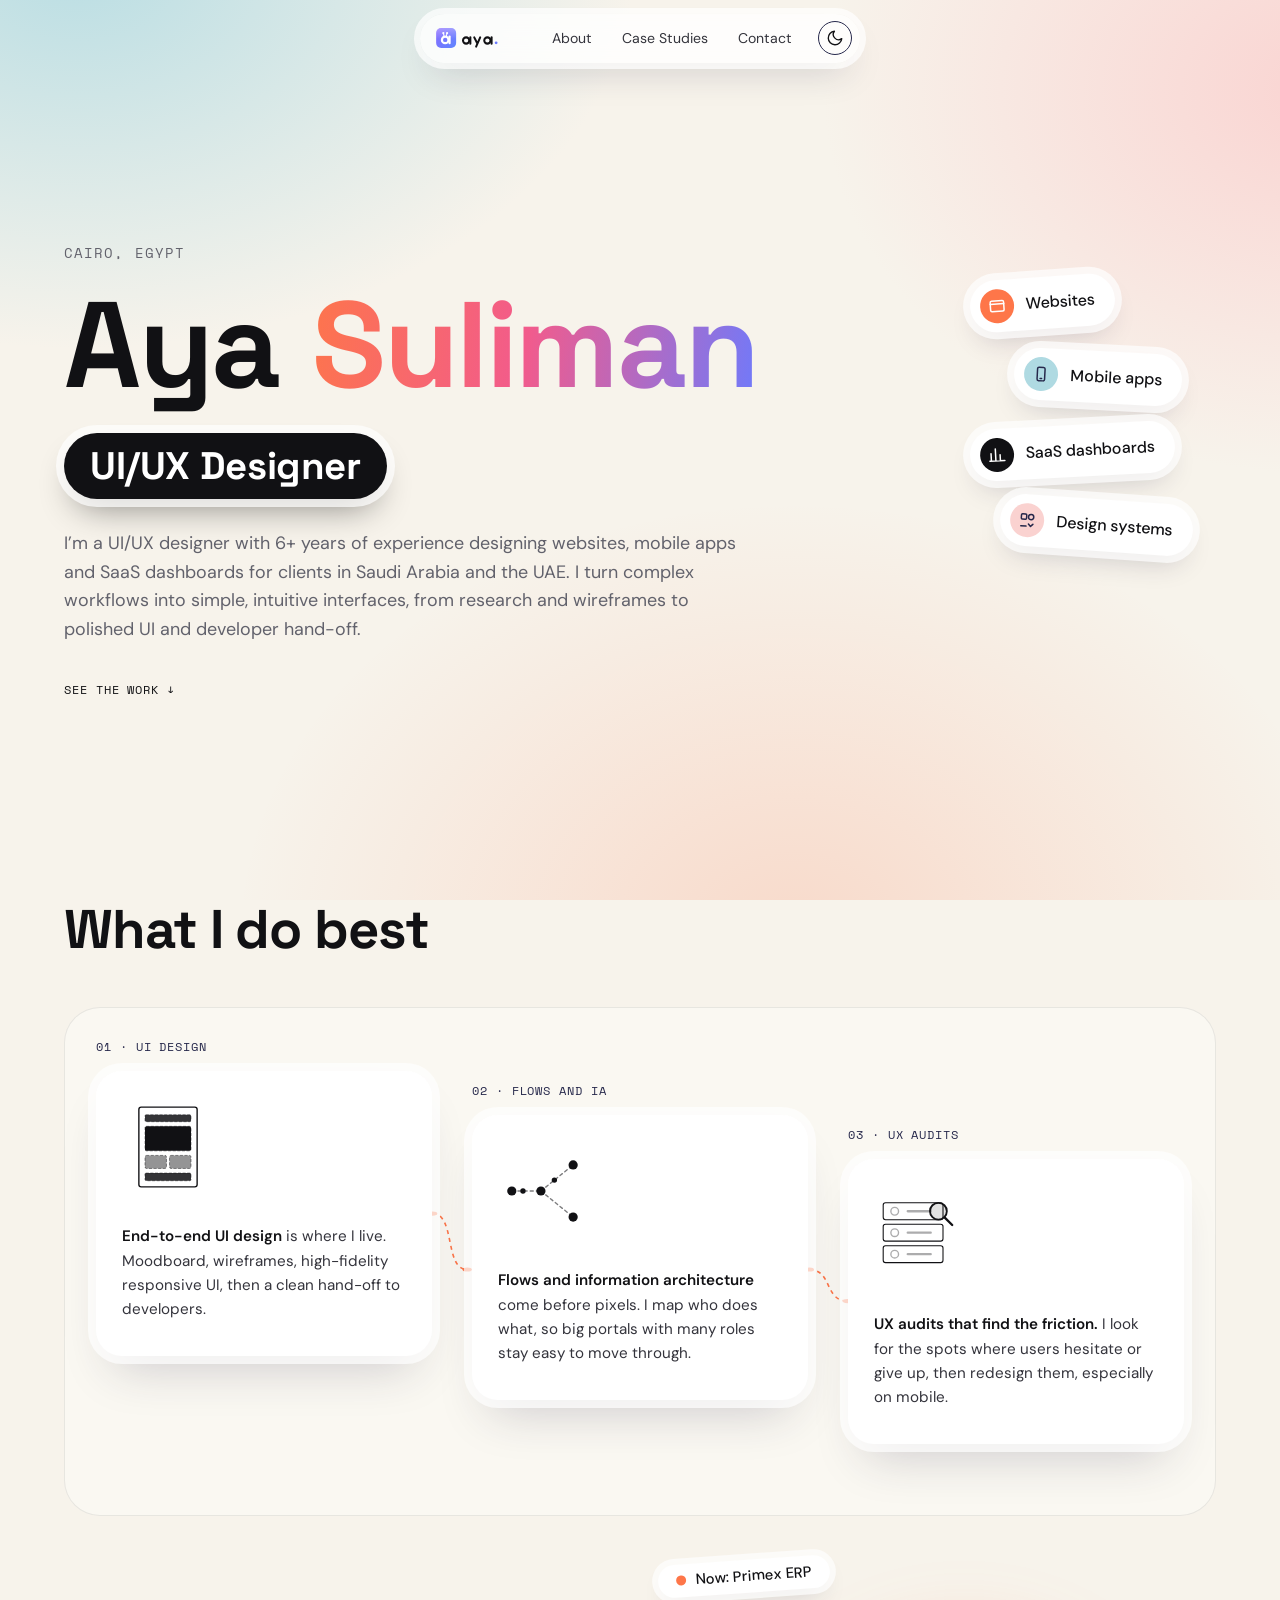
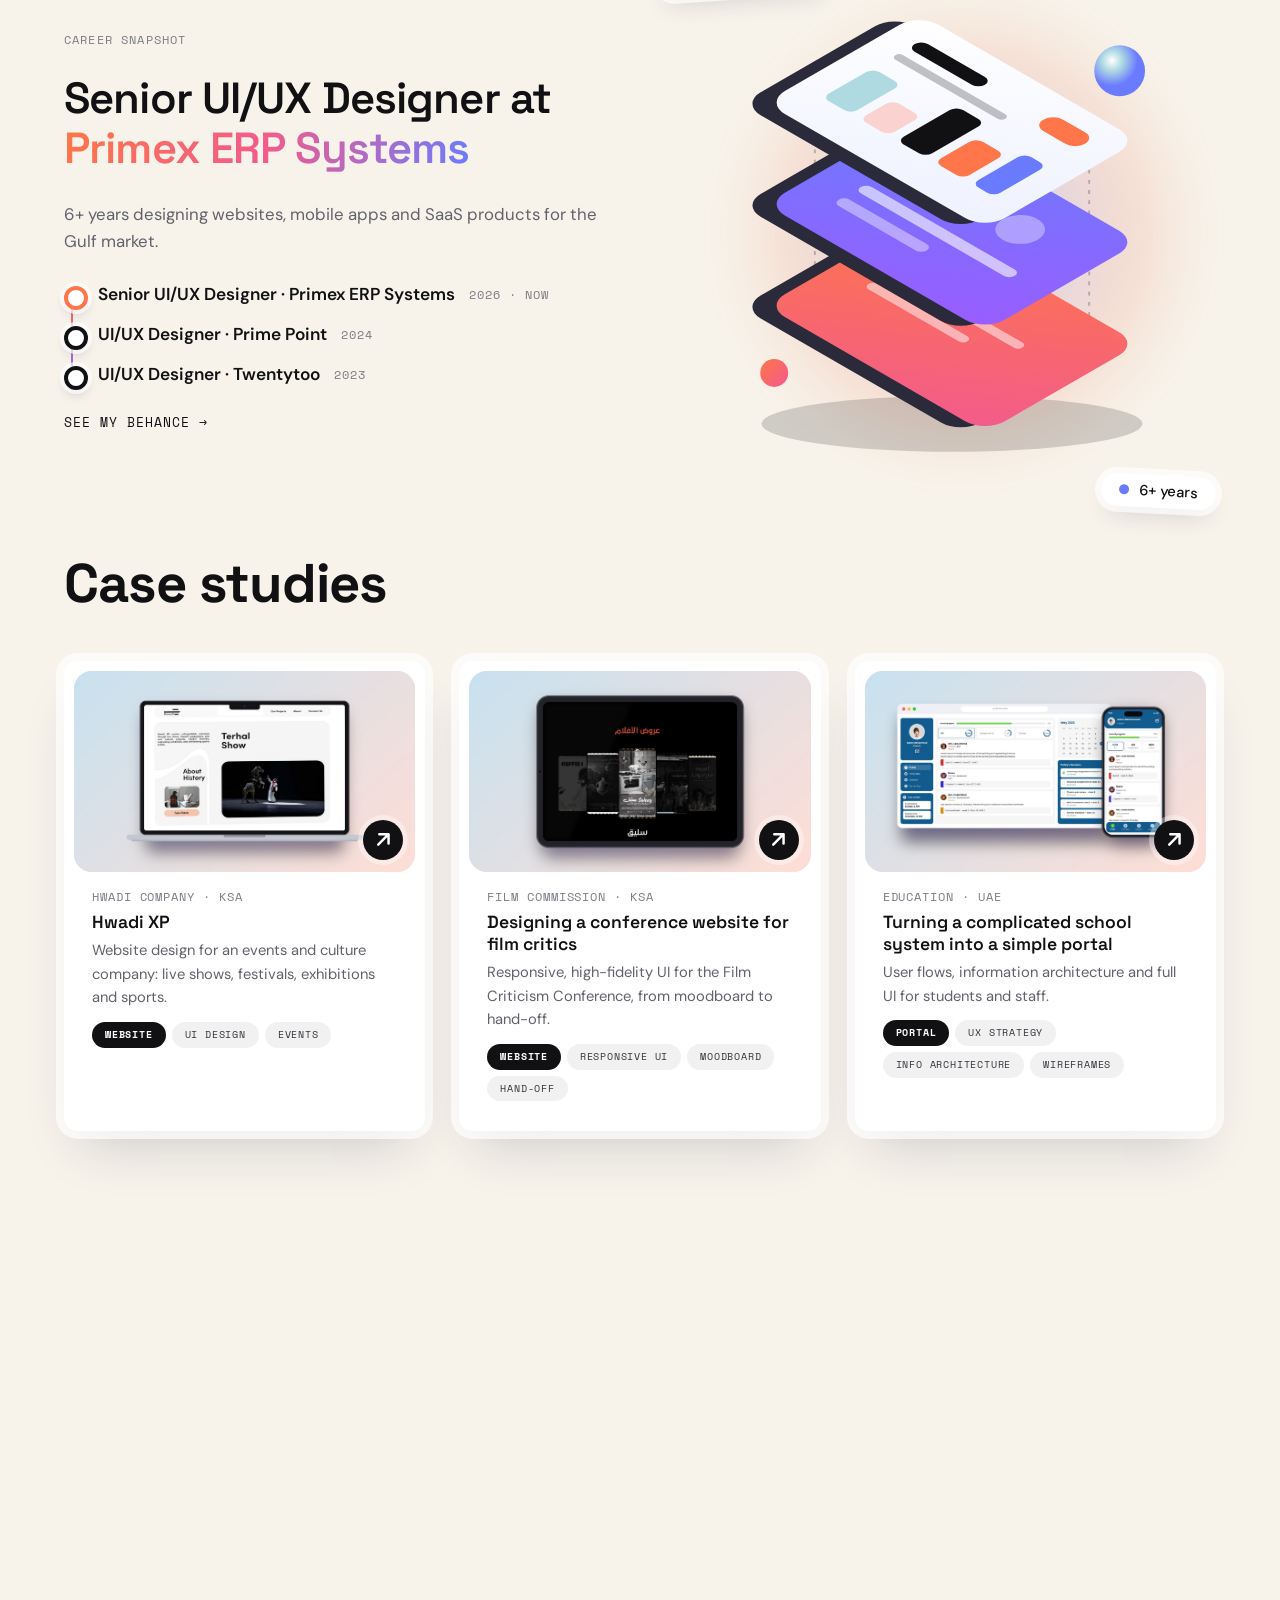
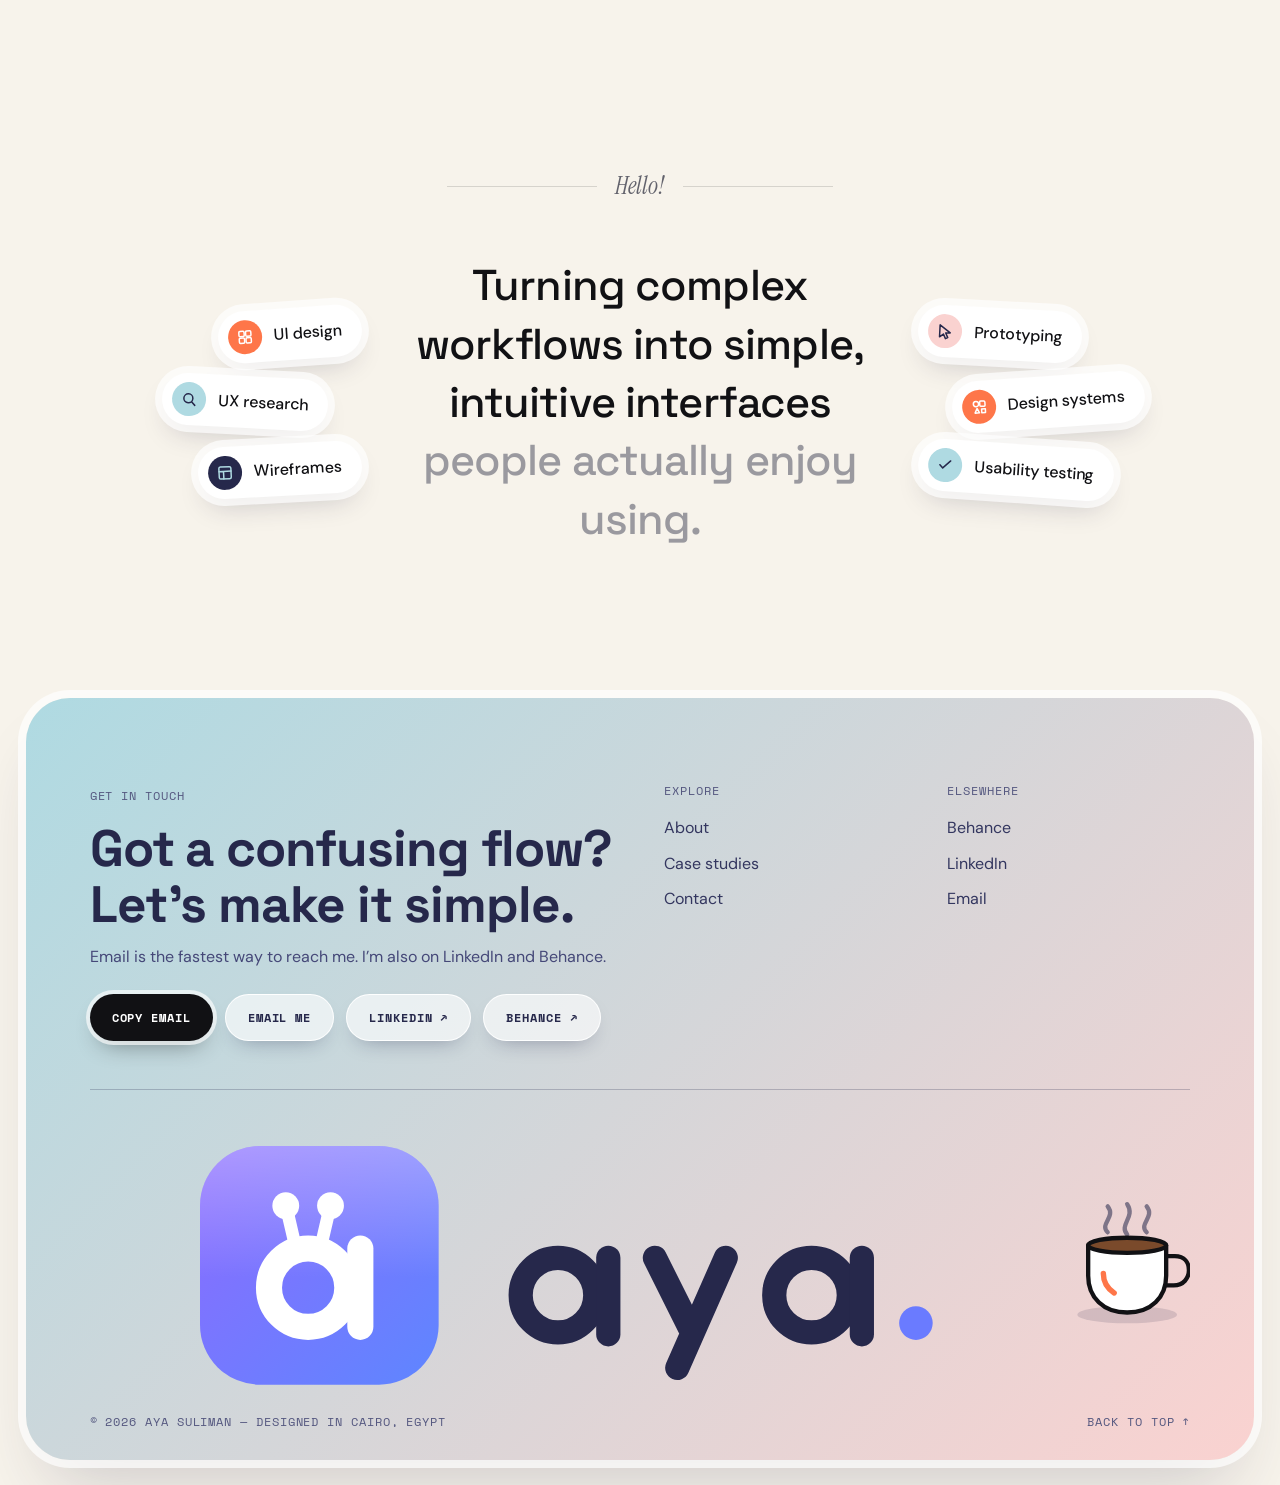
==== commit 8f15dbd0: "Mobile: scroll-following glasses instead of cursor Co-Authored-By: Claude Sonnet 5.5 <noreply@anthro" ====
--- a/index.html
+++ b/index.html
@@ -913,6 +913,16 @@
 }
 .coffee svg path[fill="#fff"]{fill:#fff!important}.coffee svg ellipse[fill="#7A4A2B"]{fill:#7A4A2B!important}
 @media (max-width:640px){.coffee{width:56px;bottom:108px;right:16px}}
+
+/* mobile: glasses that ride the scroll */
+.glasses{display:none}
+@media (hover:none),(max-width:820px){
+  .glasses{display:block;position:fixed;right:6px;top:80px;width:52px;z-index:60;pointer-events:none;filter:drop-shadow(0 8px 10px rgba(38,40,75,.25));transition:opacity .25s}
+  .glasses svg{width:100%;height:auto;display:block}
+  .glasses::before{content:"";position:absolute;right:50%;top:-80px;bottom:calc(-100vh);width:0}
+  html.modal-open .glasses{opacity:0}
+  #gpup{transition:transform .15s ease-out}
+}
 </style>
 </head>
 <body>
@@ -1328,5 +1338,14 @@
 set('B');
 })();
 </script>
+<div class="glasses" id="glasses" aria-hidden="true"><svg viewBox="0 0 64 34" fill="none"><path d="M2 12 8 6M62 12 56 6" stroke="#111114" stroke-width="3.2" stroke-linecap="round"/><circle cx="17" cy="19" r="12" fill="#fff" stroke="#111114" stroke-width="3.2"/><circle cx="47" cy="19" r="12" fill="#fff" stroke="#111114" stroke-width="3.2"/><path d="M29 17c2-3 4-3 6 0" stroke="#111114" stroke-width="3.2" stroke-linecap="round"/><g id="gpup" fill="#111114"><circle cx="17" cy="19" r="4.6"/><circle cx="47" cy="19" r="4.6"/></g><path d="M9 14c2-3 5-4 8-4" stroke="#FE7649" stroke-width="2" stroke-linecap="round" opacity=".8"/></svg></div>
+<script>
+(function(){var g=document.getElementById('glasses'),pu=document.getElementById('gpup');if(!g)return;var last=window.scrollY,tick=false;
+function upd(){tick=false;var y=window.scrollY,h=document.documentElement.scrollHeight-window.innerHeight,pr=h>0?Math.min(1,Math.max(0,y/h)):0;
+g.style.top=(78+pr*(window.innerHeight-78-70))+'px';
+var d=y-last;last=y;var dy=d>0?2.4:d<0?-2.4:0;pu.style.transform='translateY('+dy+'px)';
+clearTimeout(upd.t);upd.t=setTimeout(function(){pu.style.transform='translateY(0)'},180)}
+window.addEventListener('scroll',function(){if(!tick){tick=true;requestAnimationFrame(upd)}},{passive:true});window.addEventListener('resize',upd);upd()})();
+</script>
 </body>
 </html>
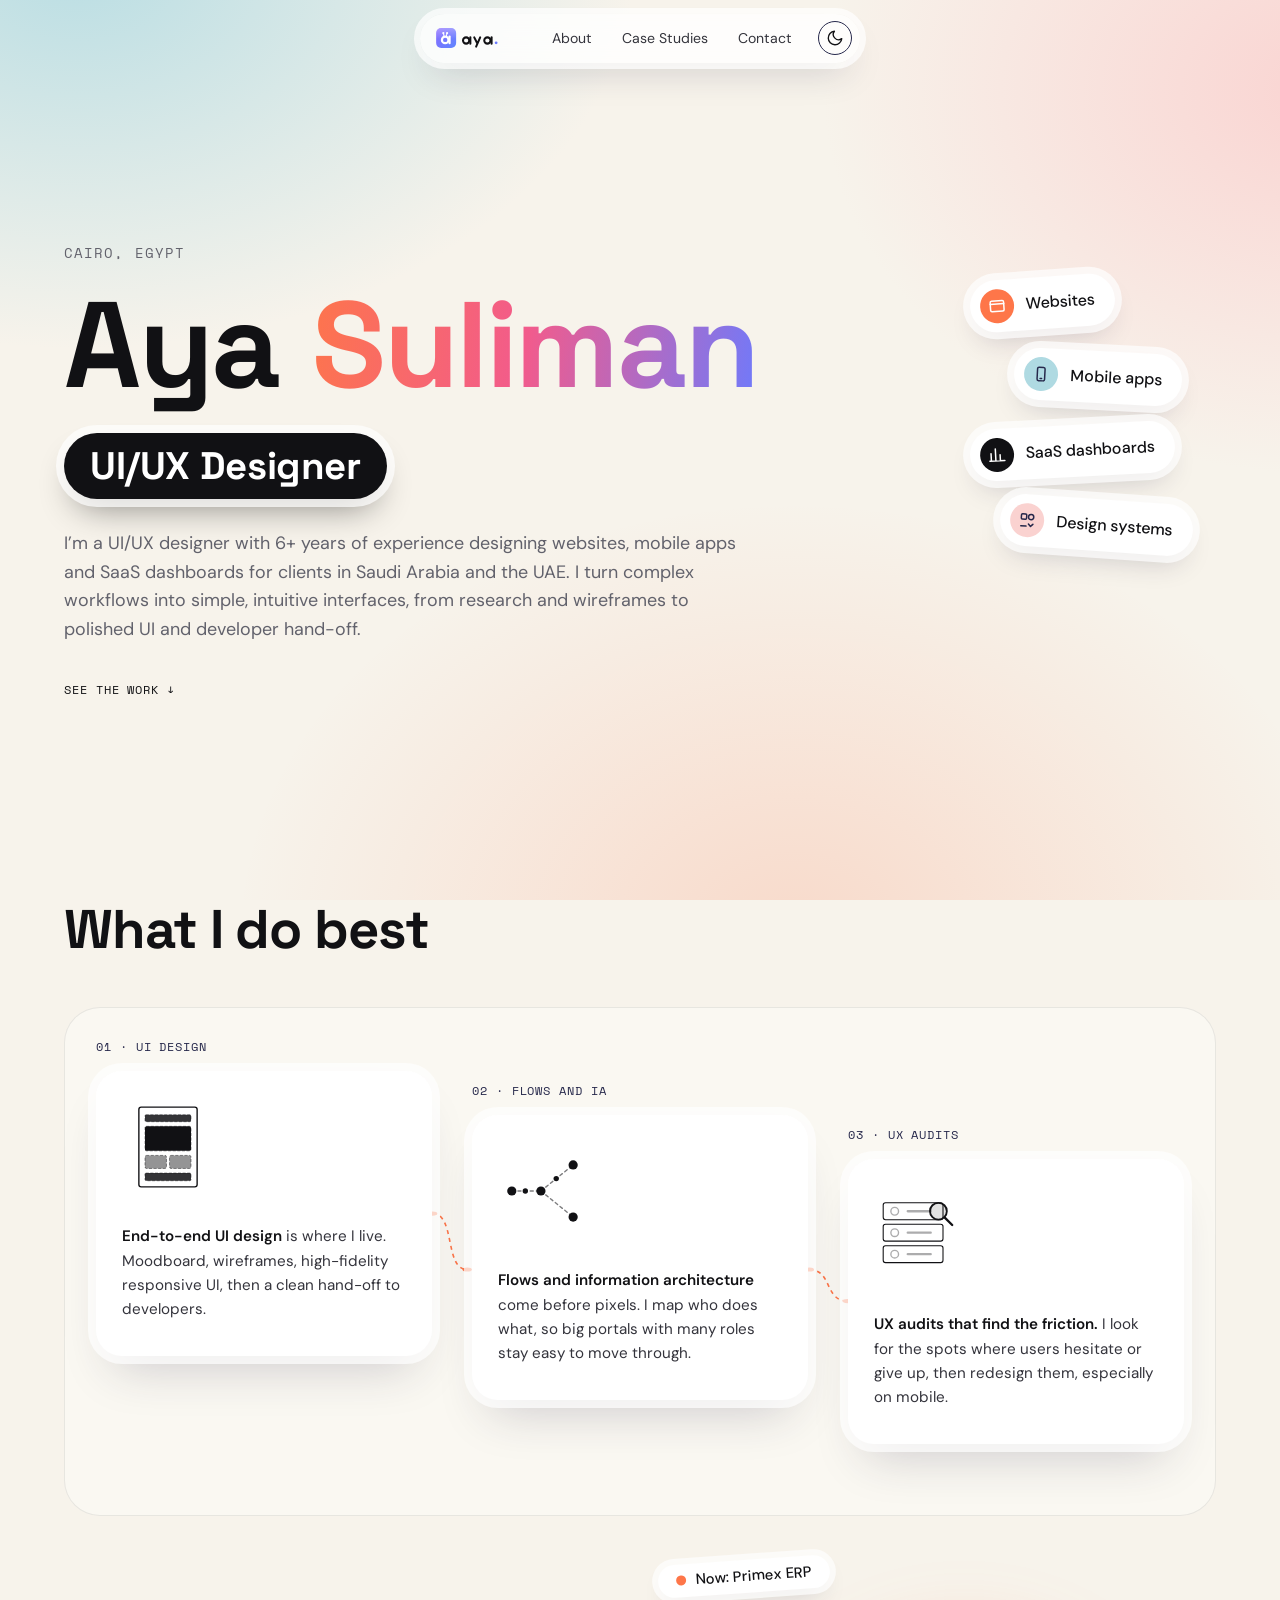
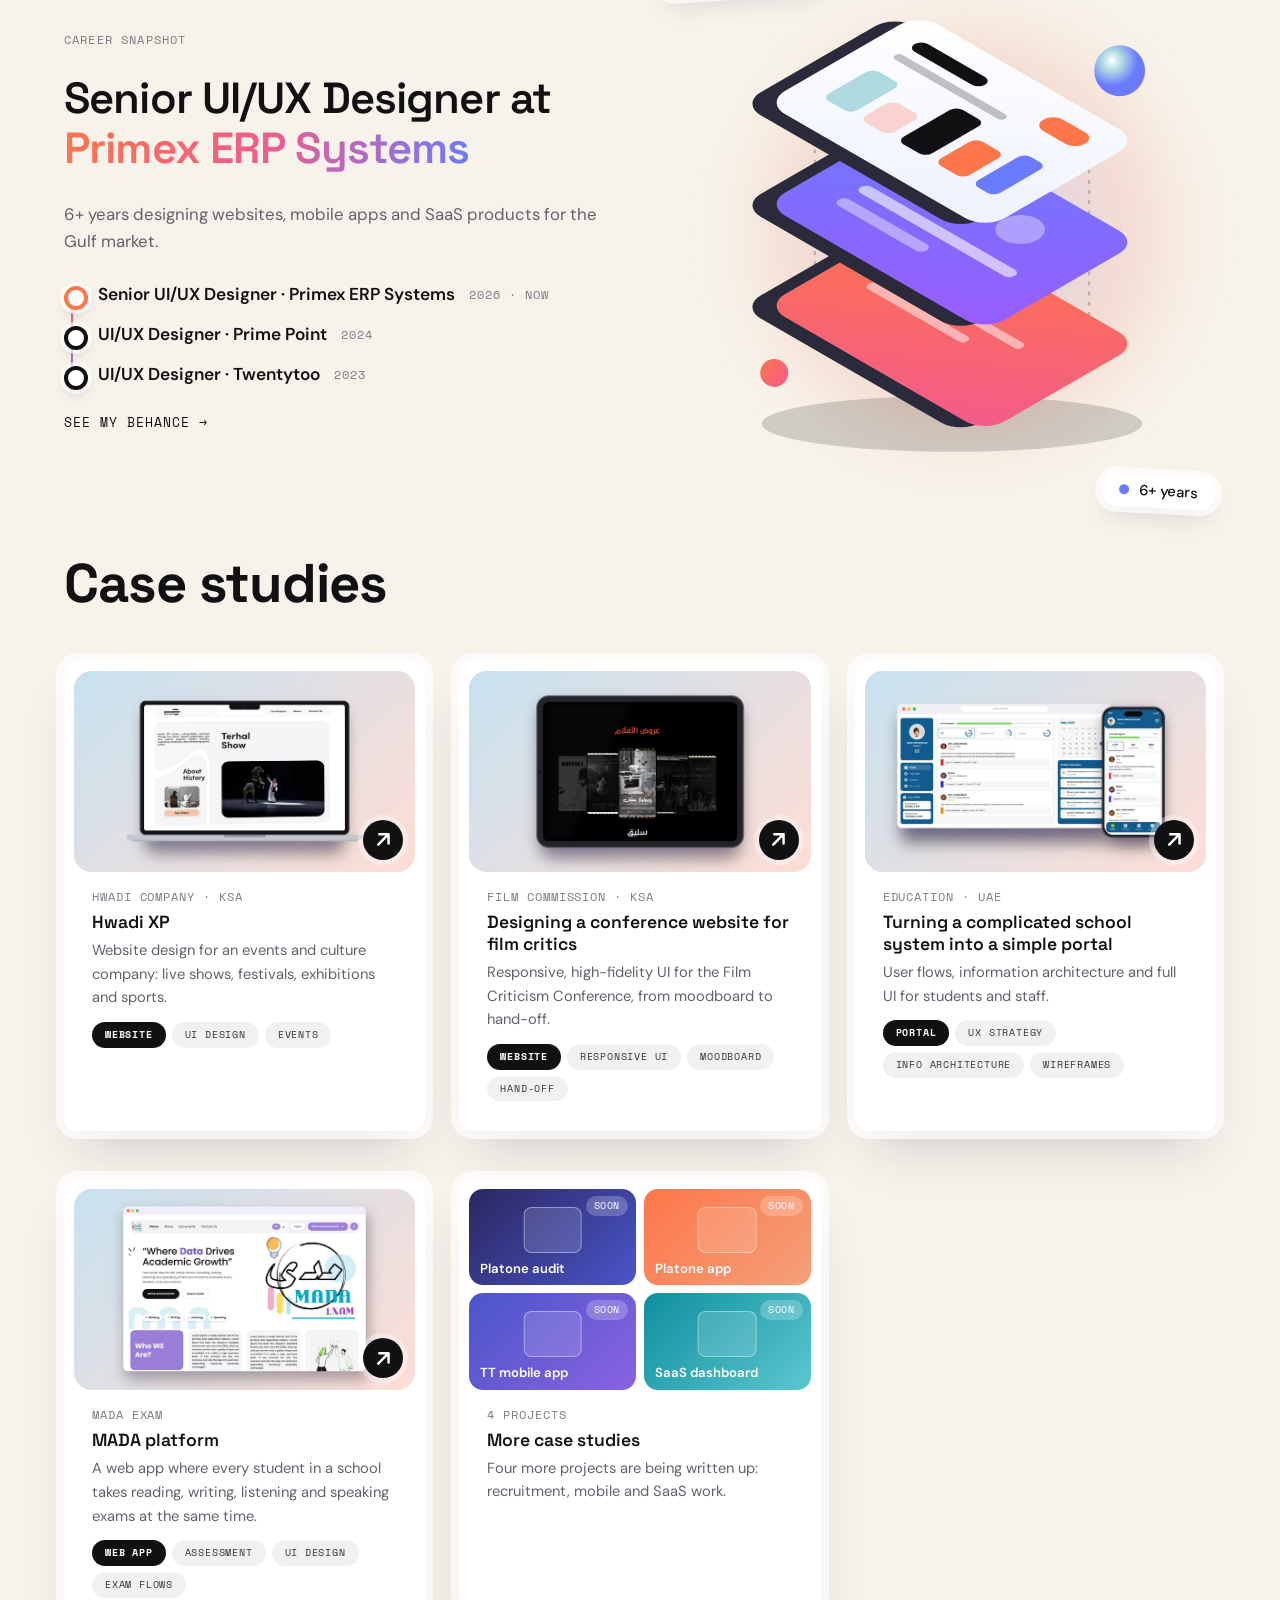
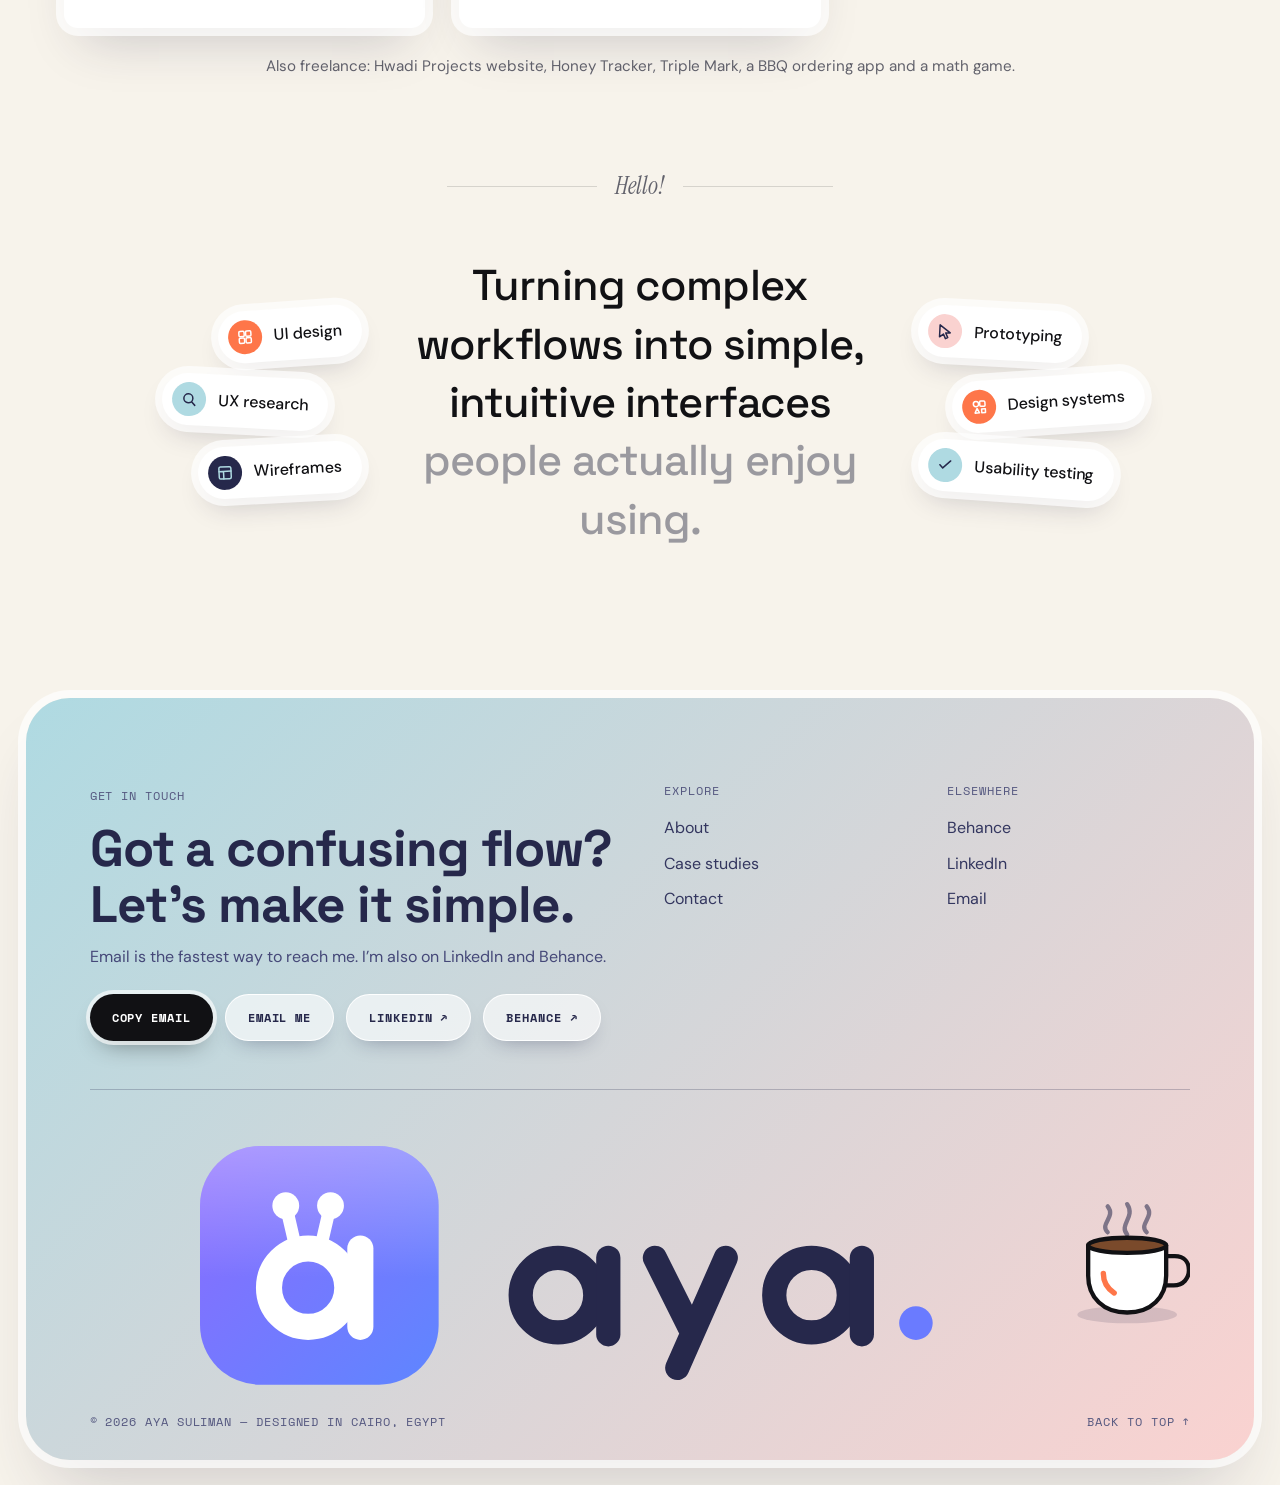
==== commit 7eae3b5e: "Mobile glasses follow the finger Co-Authored-By: Claude Sonnet 5.5 <noreply@anthropic.com> Claude-Se" ====
--- a/index.html
+++ b/index.html
@@ -917,7 +917,7 @@
 /* mobile: glasses that ride the scroll */
 .glasses{display:none}
 @media (hover:none),(max-width:820px){
-  .glasses{display:block;position:fixed;right:6px;top:80px;width:52px;z-index:60;pointer-events:none;filter:drop-shadow(0 8px 10px rgba(38,40,75,.25));transition:opacity .25s}
+  .glasses{display:block;position:fixed;left:0;top:80px;width:52px;z-index:60;pointer-events:none;filter:drop-shadow(0 8px 10px rgba(38,40,75,.25));transition:opacity .25s}
   .glasses svg{width:100%;height:auto;display:block}
   .glasses::before{content:"";position:absolute;right:50%;top:-80px;bottom:calc(-100vh);width:0}
   html.modal-open .glasses{opacity:0}
@@ -1340,12 +1340,20 @@
 </script>
 <div class="glasses" id="glasses" aria-hidden="true"><svg viewBox="0 0 64 34" fill="none"><path d="M2 12 8 6M62 12 56 6" stroke="#111114" stroke-width="3.2" stroke-linecap="round"/><circle cx="17" cy="19" r="12" fill="#fff" stroke="#111114" stroke-width="3.2"/><circle cx="47" cy="19" r="12" fill="#fff" stroke="#111114" stroke-width="3.2"/><path d="M29 17c2-3 4-3 6 0" stroke="#111114" stroke-width="3.2" stroke-linecap="round"/><g id="gpup" fill="#111114"><circle cx="17" cy="19" r="4.6"/><circle cx="47" cy="19" r="4.6"/></g><path d="M9 14c2-3 5-4 8-4" stroke="#FE7649" stroke-width="2" stroke-linecap="round" opacity=".8"/></svg></div>
 <script>
-(function(){var g=document.getElementById('glasses'),pu=document.getElementById('gpup');if(!g)return;var last=window.scrollY,tick=false;
-function upd(){tick=false;var y=window.scrollY,h=document.documentElement.scrollHeight-window.innerHeight,pr=h>0?Math.min(1,Math.max(0,y/h)):0;
-g.style.top=(78+pr*(window.innerHeight-78-70))+'px';
-var d=y-last;last=y;var dy=d>0?2.4:d<0?-2.4:0;pu.style.transform='translateY('+dy+'px)';
-clearTimeout(upd.t);upd.t=setTimeout(function(){pu.style.transform='translateY(0)'},180)}
-window.addEventListener('scroll',function(){if(!tick){tick=true;requestAnimationFrame(upd)}},{passive:true});window.addEventListener('resize',upd);upd()})();
+(function(){var g=document.getElementById('glasses'),pu=document.getElementById('gpup');if(!g)return;
+var last=window.scrollY,tick=false,touching=false,rt=null,px=0,py=0;
+function home(){var y=window.scrollY,h=document.documentElement.scrollHeight-window.innerHeight,pr=h>0?Math.min(1,Math.max(0,y/h)):0;
+g.style.left=(window.innerWidth-58)+'px';g.style.top=(78+pr*(window.innerHeight-78-70))+'px'}
+function look(dx,dy){var m=Math.max(-3,Math.min(3,dx*.25)),n=Math.max(-3,Math.min(3,dy*.25));pu.style.transform='translate('+m+'px,'+n+'px)'}
+function follow(e){var t=e.touches&&e.touches[0];if(!t)return;touching=true;clearTimeout(rt);g.style.transition='none';
+var x=t.clientX-26,y=t.clientY-70;g.style.left=Math.max(4,Math.min(window.innerWidth-56,x))+'px';g.style.top=Math.max(4,Math.min(window.innerHeight-40,y))+'px';
+look(t.clientX-px,t.clientY-py);px=t.clientX;py=t.clientY;g.style.opacity='1'}
+function rel(){touching=false;pu.style.transform='translate(0,0)';clearTimeout(rt);rt=setTimeout(function(){g.style.transition='left .6s ease,top .6s ease';home()},1400)}
+window.addEventListener('touchstart',function(e){var t=e.touches[0];px=t.clientX;py=t.clientY;follow(e)},{passive:true});
+window.addEventListener('touchmove',follow,{passive:true});
+window.addEventListener('touchend',rel,{passive:true});window.addEventListener('touchcancel',rel,{passive:true});
+window.addEventListener('scroll',function(){if(touching)return;if(!tick){tick=true;requestAnimationFrame(function(){tick=false;home()})}},{passive:true});
+window.addEventListener('resize',home);home()})();
 </script>
 </body>
 </html>
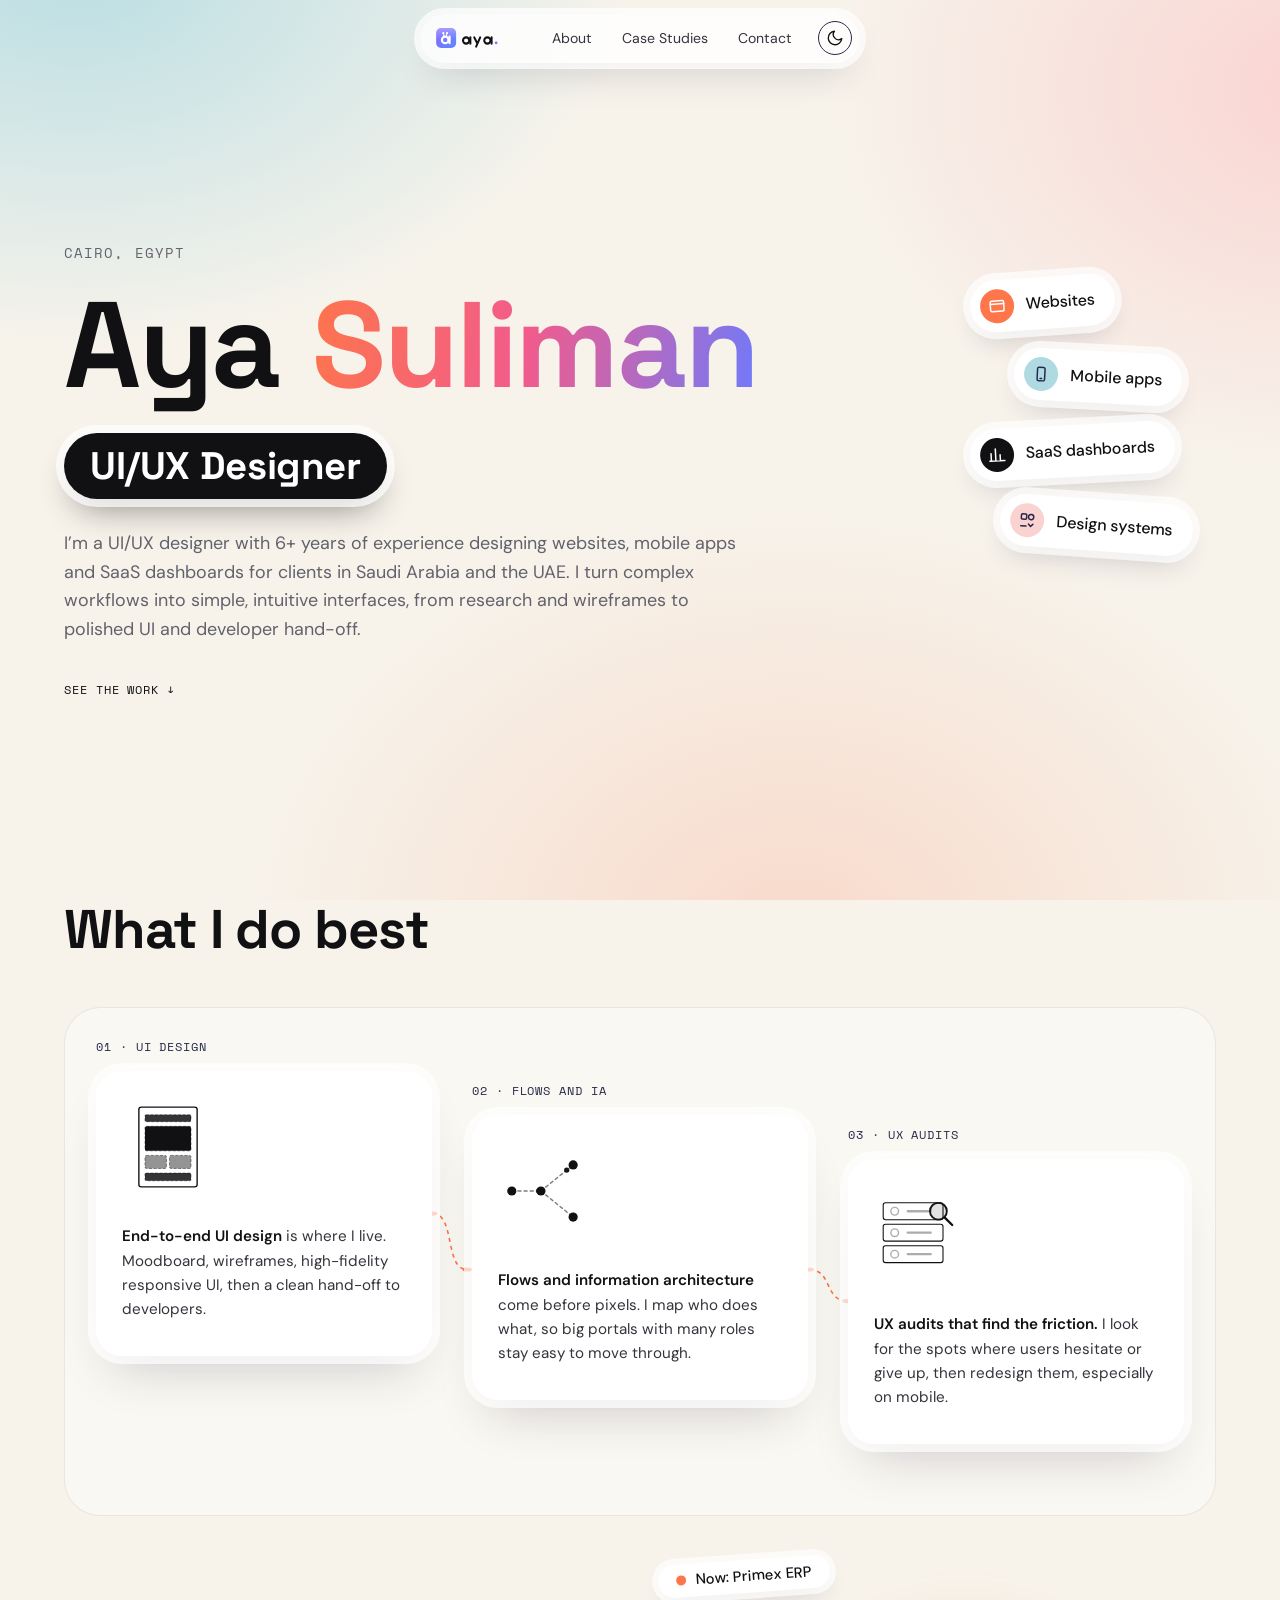
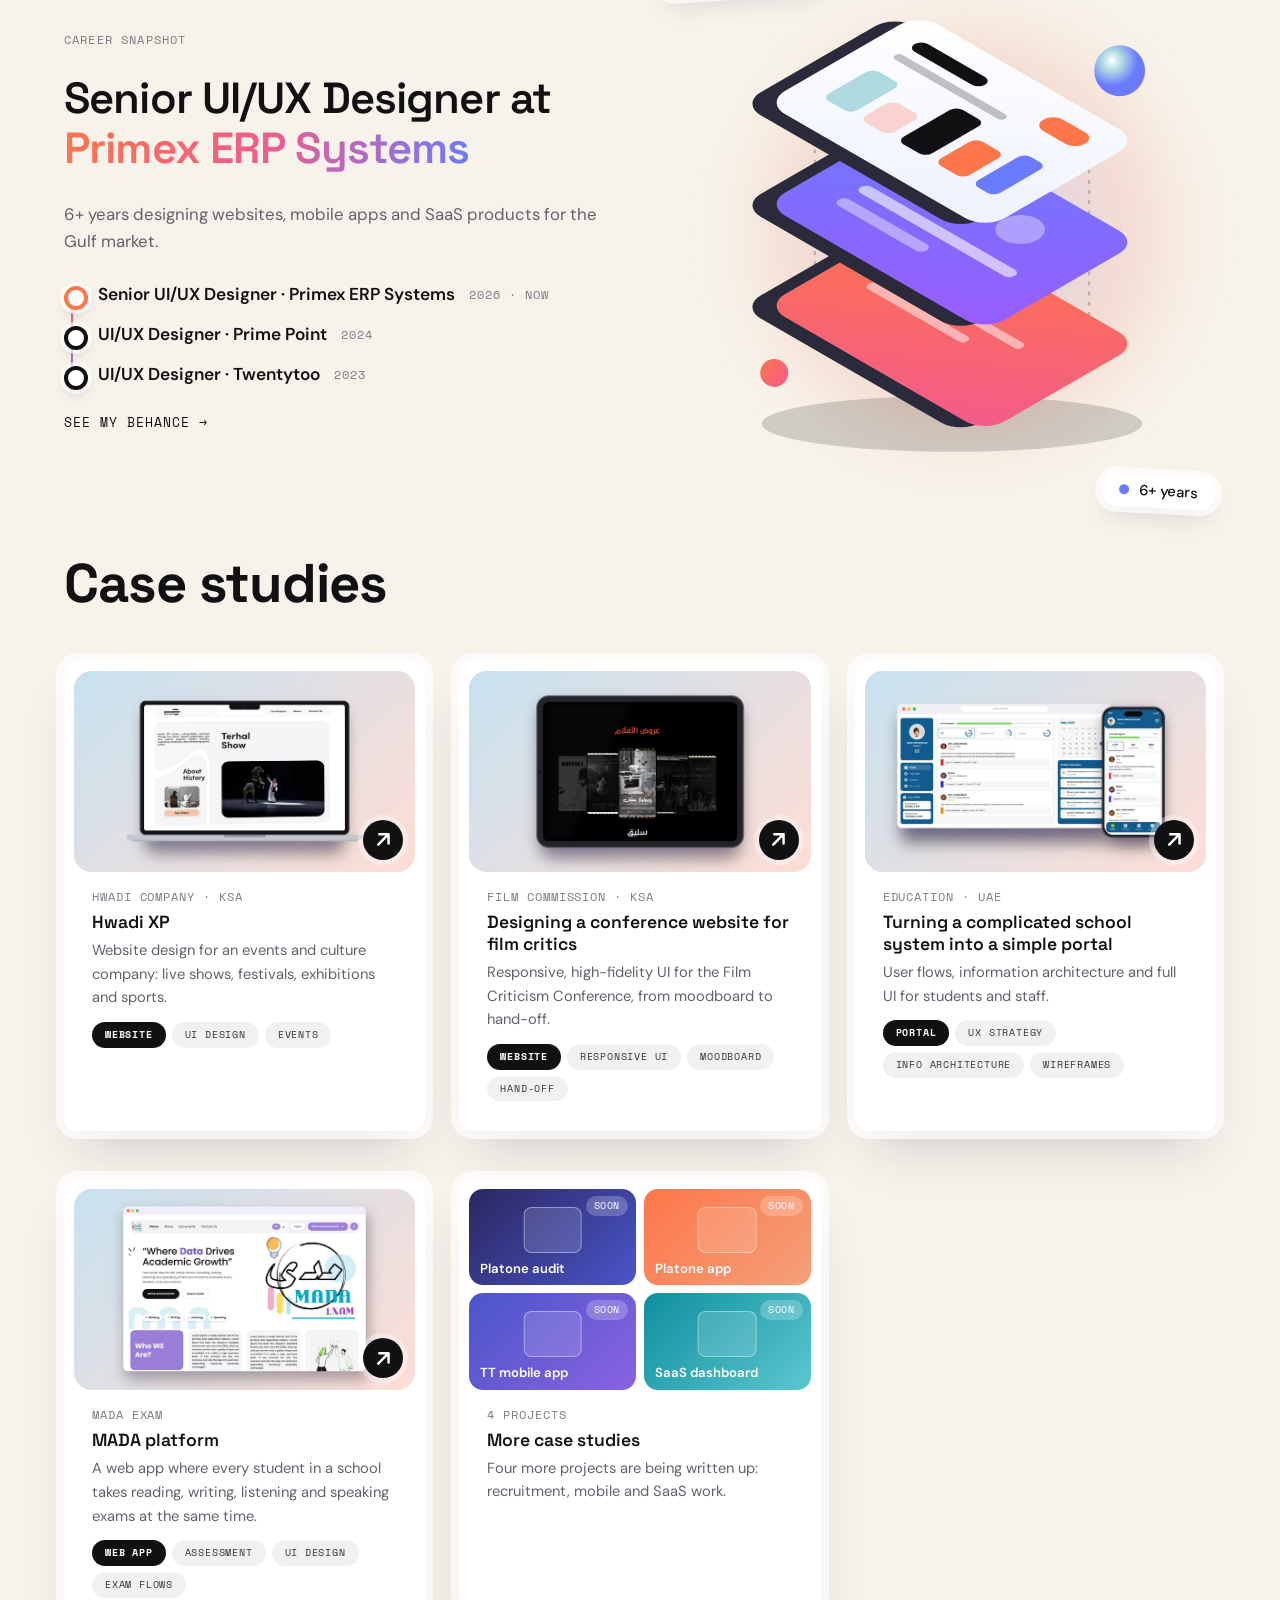
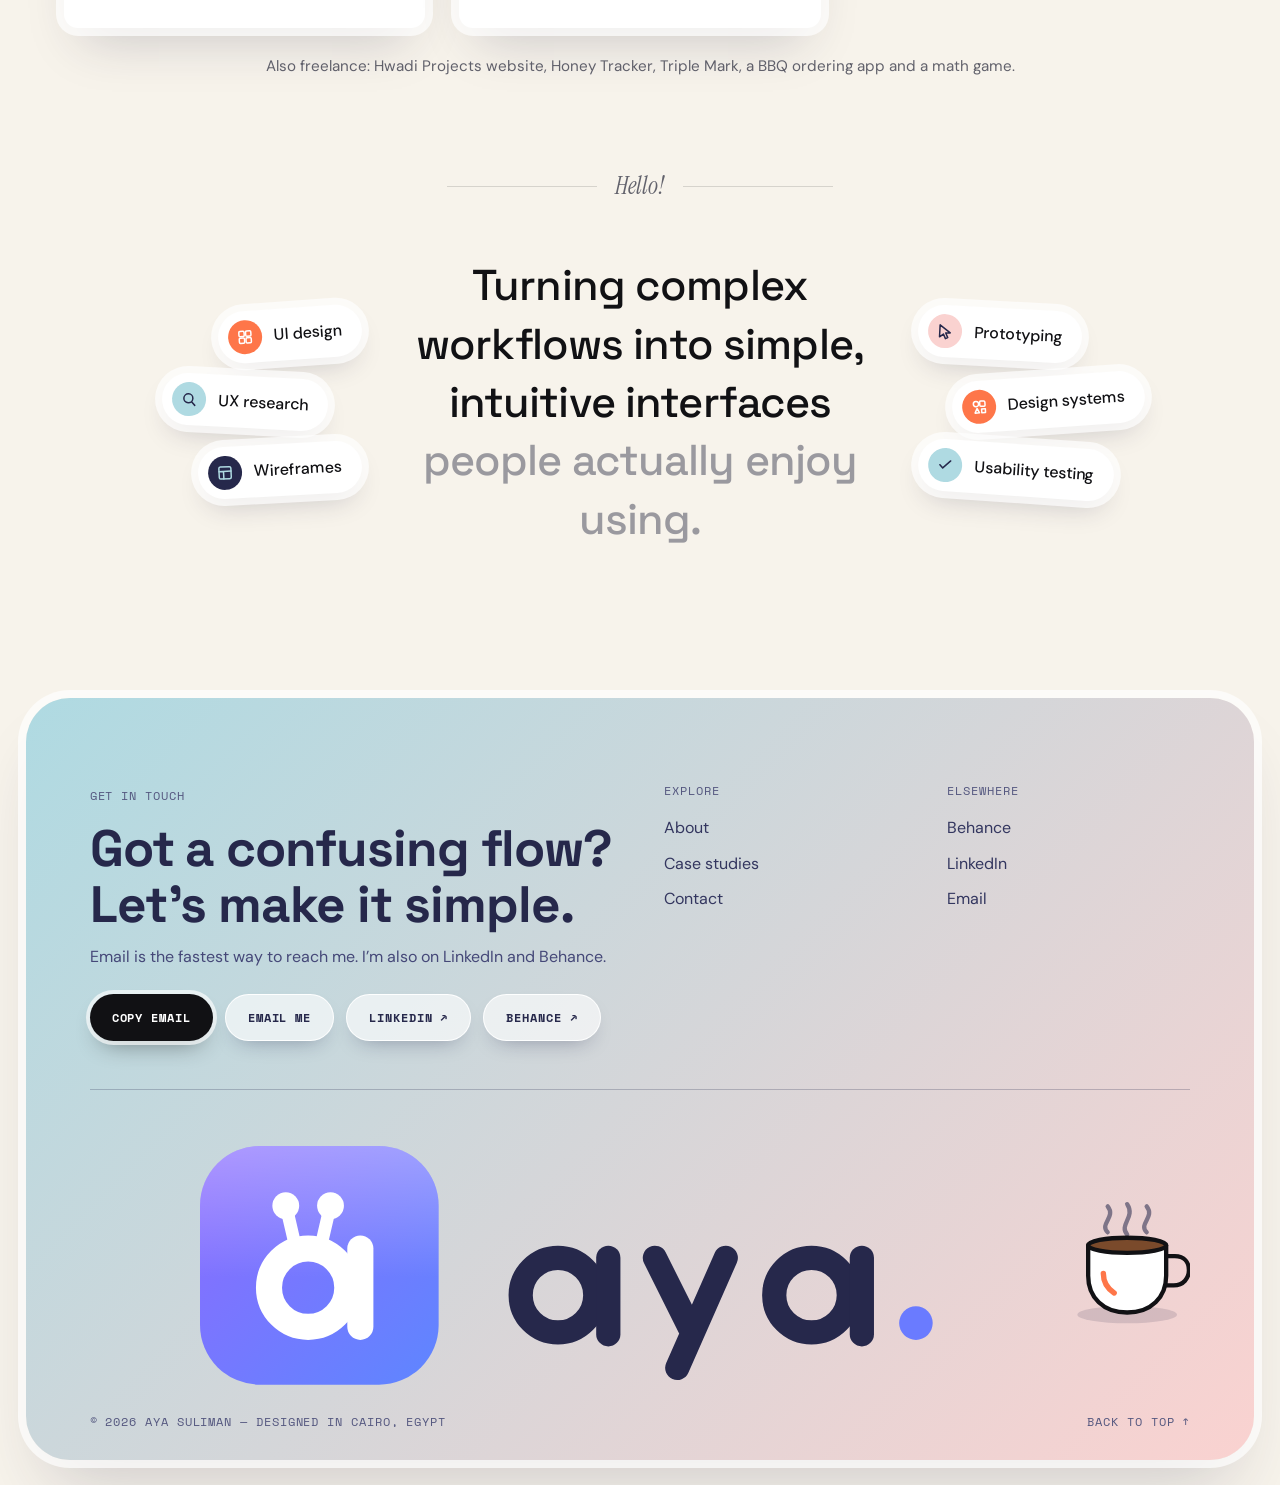
==== commit 64fc1d70: "Glasses stay under the finger while scrolling, return only after idle Co-Authored-By: Claude Sonnet " ====
--- a/index.html
+++ b/index.html
@@ -1341,18 +1341,19 @@
 <div class="glasses" id="glasses" aria-hidden="true"><svg viewBox="0 0 64 34" fill="none"><path d="M2 12 8 6M62 12 56 6" stroke="#111114" stroke-width="3.2" stroke-linecap="round"/><circle cx="17" cy="19" r="12" fill="#fff" stroke="#111114" stroke-width="3.2"/><circle cx="47" cy="19" r="12" fill="#fff" stroke="#111114" stroke-width="3.2"/><path d="M29 17c2-3 4-3 6 0" stroke="#111114" stroke-width="3.2" stroke-linecap="round"/><g id="gpup" fill="#111114"><circle cx="17" cy="19" r="4.6"/><circle cx="47" cy="19" r="4.6"/></g><path d="M9 14c2-3 5-4 8-4" stroke="#FE7649" stroke-width="2" stroke-linecap="round" opacity=".8"/></svg></div>
 <script>
 (function(){var g=document.getElementById('glasses'),pu=document.getElementById('gpup');if(!g)return;
-var last=window.scrollY,tick=false,touching=false,rt=null,px=0,py=0;
+var lastY=window.scrollY,active=false,rt=null,px=0,py=0,fingerDown=false;
 function home(){var y=window.scrollY,h=document.documentElement.scrollHeight-window.innerHeight,pr=h>0?Math.min(1,Math.max(0,y/h)):0;
-g.style.left=(window.innerWidth-58)+'px';g.style.top=(78+pr*(window.innerHeight-78-70))+'px'}
+g.style.transition='left .7s ease,top .7s ease';g.style.left=(window.innerWidth-58)+'px';g.style.top=(78+pr*(window.innerHeight-78-70))+'px';active=false}
+function place(x,y){g.style.transition='none';g.style.left=Math.max(4,Math.min(window.innerWidth-56,x-26))+'px';g.style.top=Math.max(4,Math.min(window.innerHeight-40,y-70))+'px'}
 function look(dx,dy){var m=Math.max(-3,Math.min(3,dx*.25)),n=Math.max(-3,Math.min(3,dy*.25));pu.style.transform='translate('+m+'px,'+n+'px)'}
-function follow(e){var t=e.touches&&e.touches[0];if(!t)return;touching=true;clearTimeout(rt);g.style.transition='none';
-var x=t.clientX-26,y=t.clientY-70;g.style.left=Math.max(4,Math.min(window.innerWidth-56,x))+'px';g.style.top=Math.max(4,Math.min(window.innerHeight-40,y))+'px';
-look(t.clientX-px,t.clientY-py);px=t.clientX;py=t.clientY;g.style.opacity='1'}
-function rel(){touching=false;pu.style.transform='translate(0,0)';clearTimeout(rt);rt=setTimeout(function(){g.style.transition='left .6s ease,top .6s ease';home()},1400)}
-window.addEventListener('touchstart',function(e){var t=e.touches[0];px=t.clientX;py=t.clientY;follow(e)},{passive:true});
-window.addEventListener('touchmove',follow,{passive:true});
-window.addEventListener('touchend',rel,{passive:true});window.addEventListener('touchcancel',rel,{passive:true});
-window.addEventListener('scroll',function(){if(touching)return;if(!tick){tick=true;requestAnimationFrame(function(){tick=false;home()})}},{passive:true});
+function idle(){clearTimeout(rt);rt=setTimeout(function(){if(!fingerDown){pu.style.transform='translate(0,0)';home()}else idle()},1300)}
+function start(e){var t=e.touches[0];fingerDown=true;active=true;px=t.clientX;py=t.clientY;place(px,py);idle()}
+function move(e){var t=e.touches[0];if(!t)return;active=true;place(t.clientX,t.clientY);look(t.clientX-px,t.clientY-py);px=t.clientX;py=t.clientY;idle()}
+function end(){fingerDown=false;pu.style.transform='translate(0,0)';idle()}
+window.addEventListener('touchstart',start,{passive:true});window.addEventListener('touchmove',move,{passive:true});
+window.addEventListener('touchend',end,{passive:true});window.addEventListener('touchcancel',function(){fingerDown=false;idle()},{passive:true});
+window.addEventListener('scroll',function(){var y=window.scrollY,d=y-lastY;lastY=y;
+if(active){look(0,d>0?8:-8);idle()}else{home()}},{passive:true});
 window.addEventListener('resize',home);home()})();
 </script>
 </body>
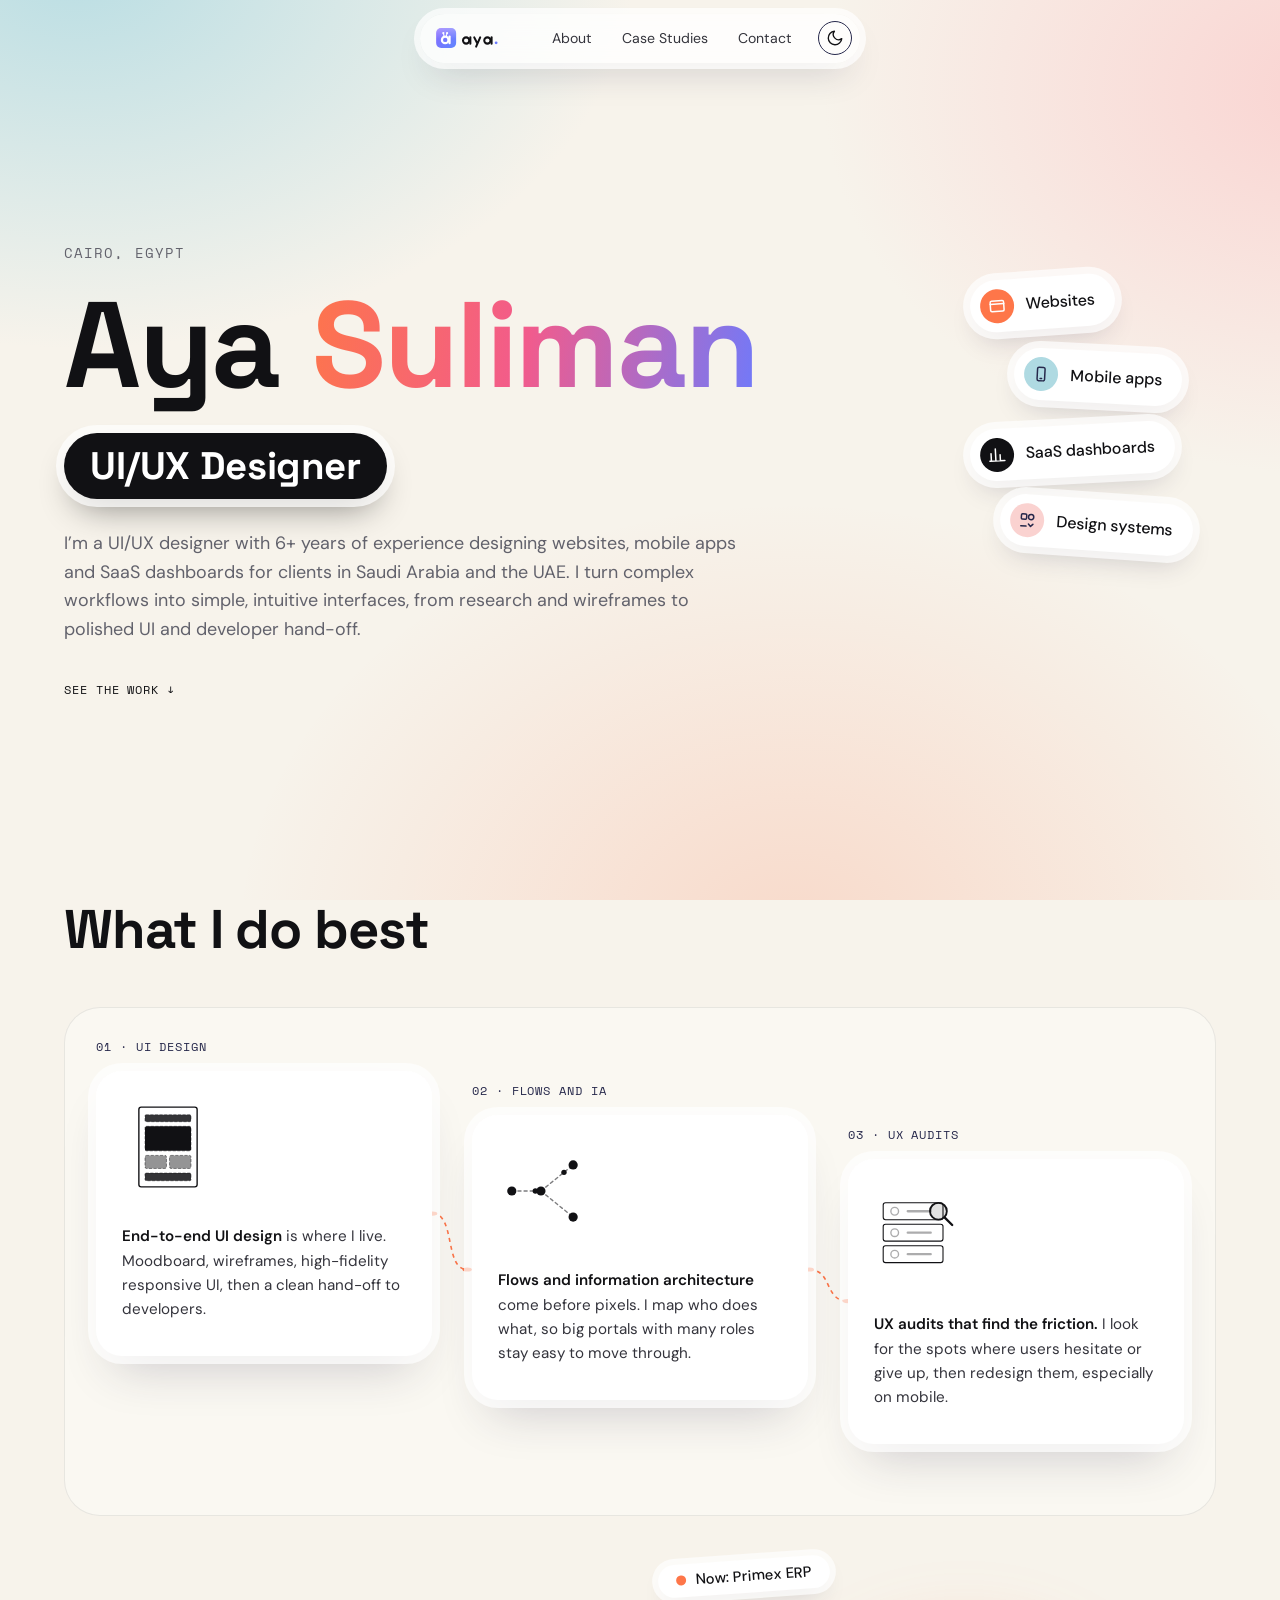
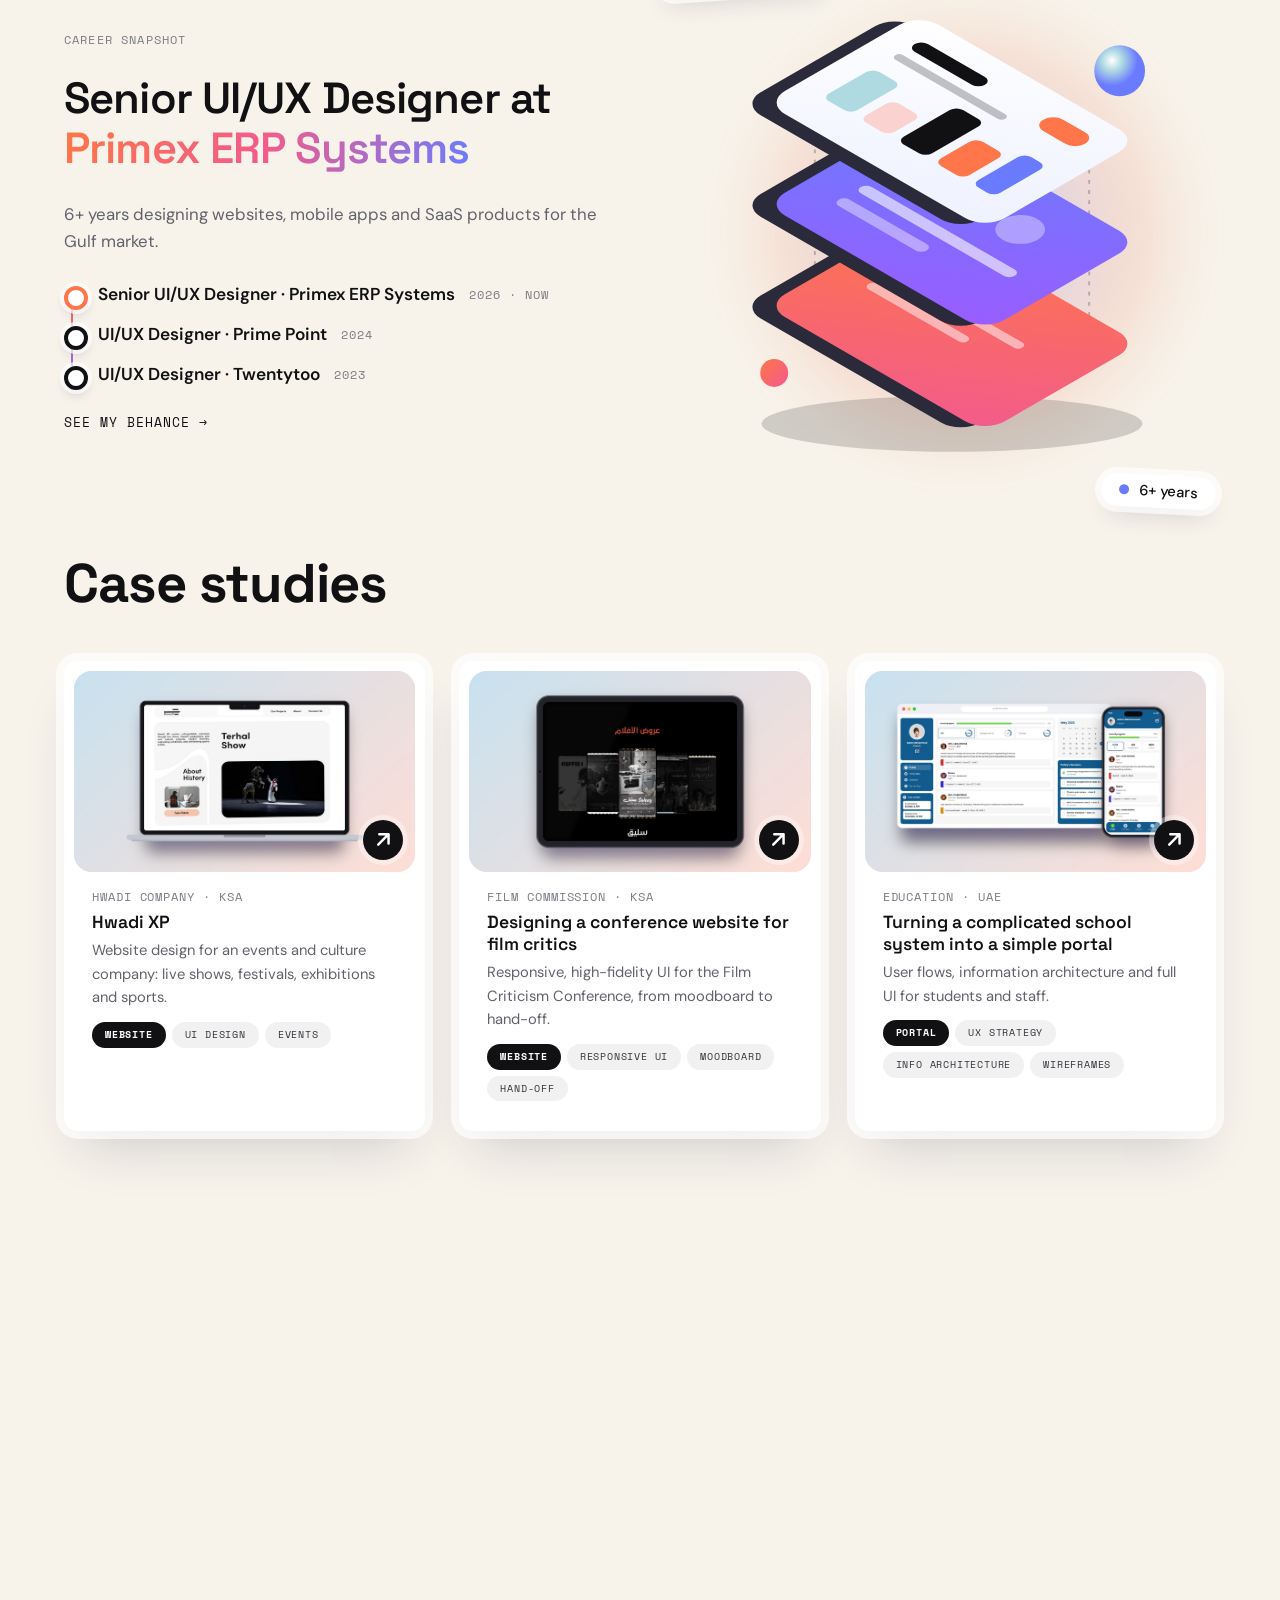
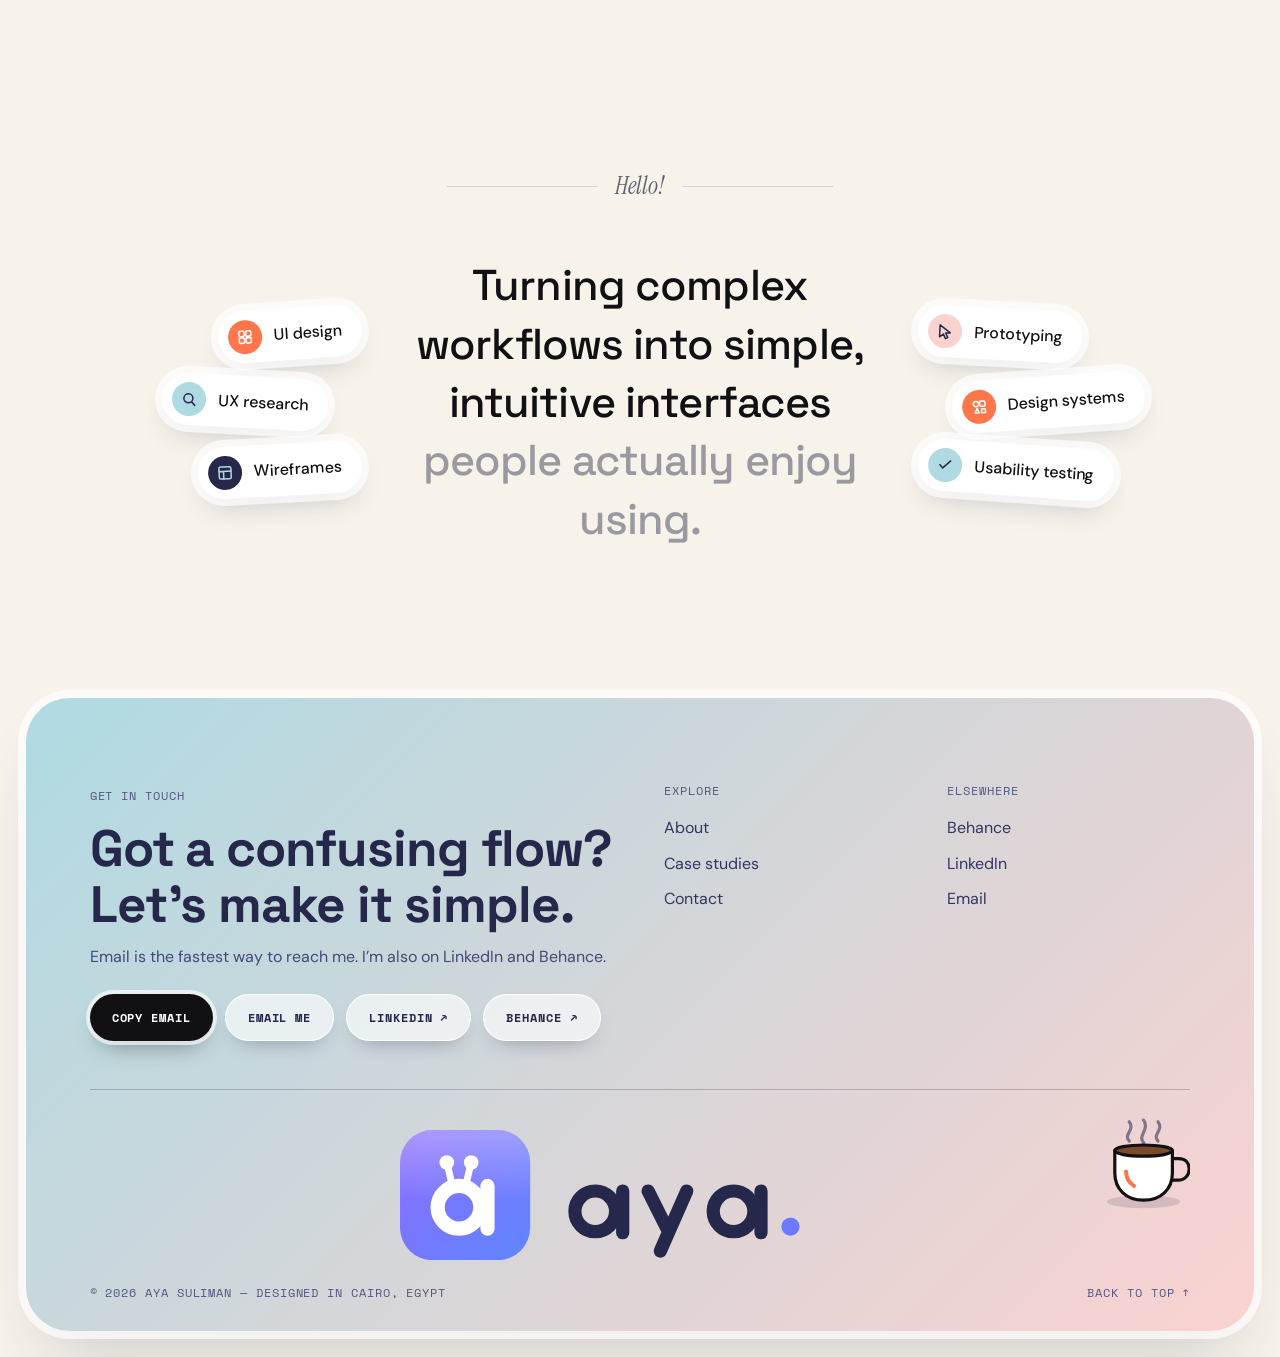
==== commit e5f5d8c4: "Footer: smaller logo and coffee cup on desktop Co-Authored-By: Claude Sonnet 5.5 <noreply@anthropic." ====
--- a/index.html
+++ b/index.html
@@ -922,6 +922,13 @@
   .glasses::before{content:"";position:absolute;right:50%;top:-80px;bottom:calc(-100vh);width:0}
   html.modal-open .glasses{opacity:0}
   #gpup{transition:transform .15s ease-out}
+}
+
+/* footer logo: smaller on desktop */
+@media (min-width:641px){
+  html[data-skin][data-skin] .mega{margin:40px 0 24px}
+  html[data-skin][data-skin] .mega svg{width:min(100%,480px)}
+  .coffee{width:96px;bottom:88px}
 }
 </style>
 </head>
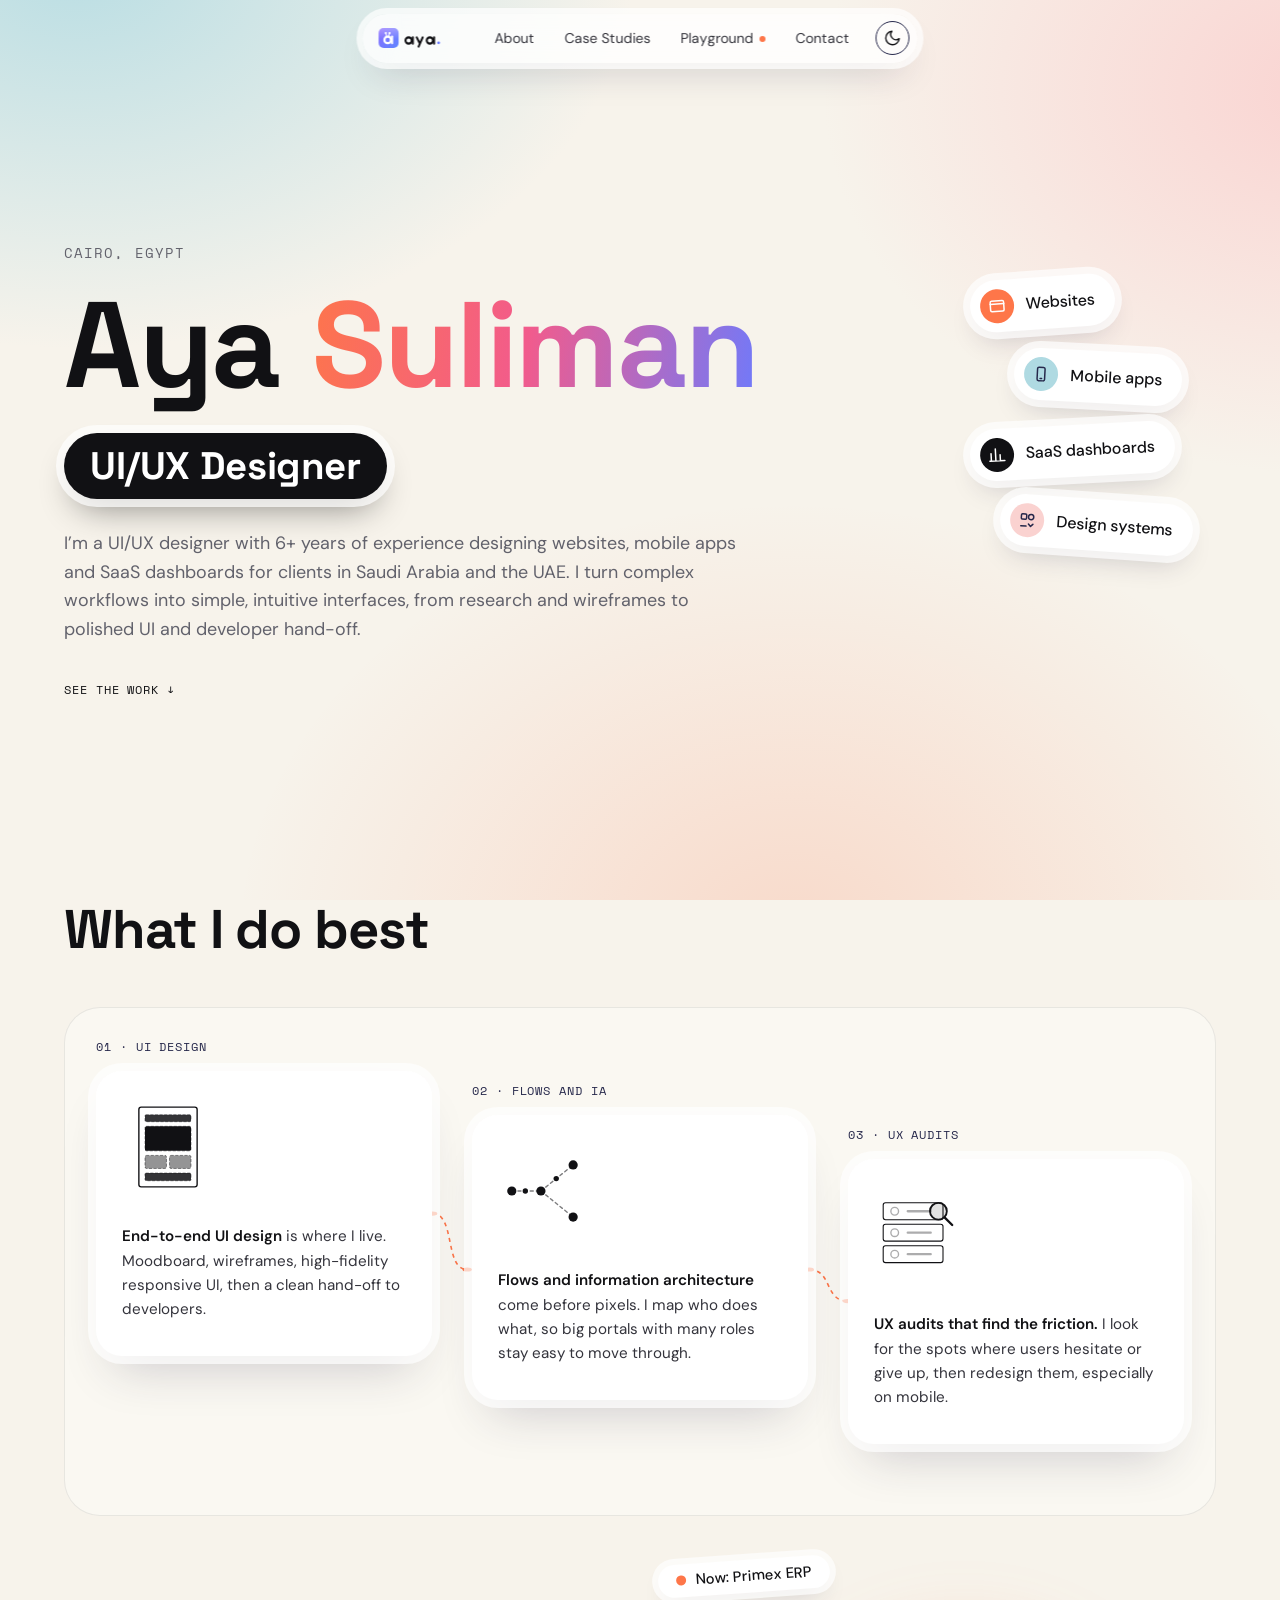
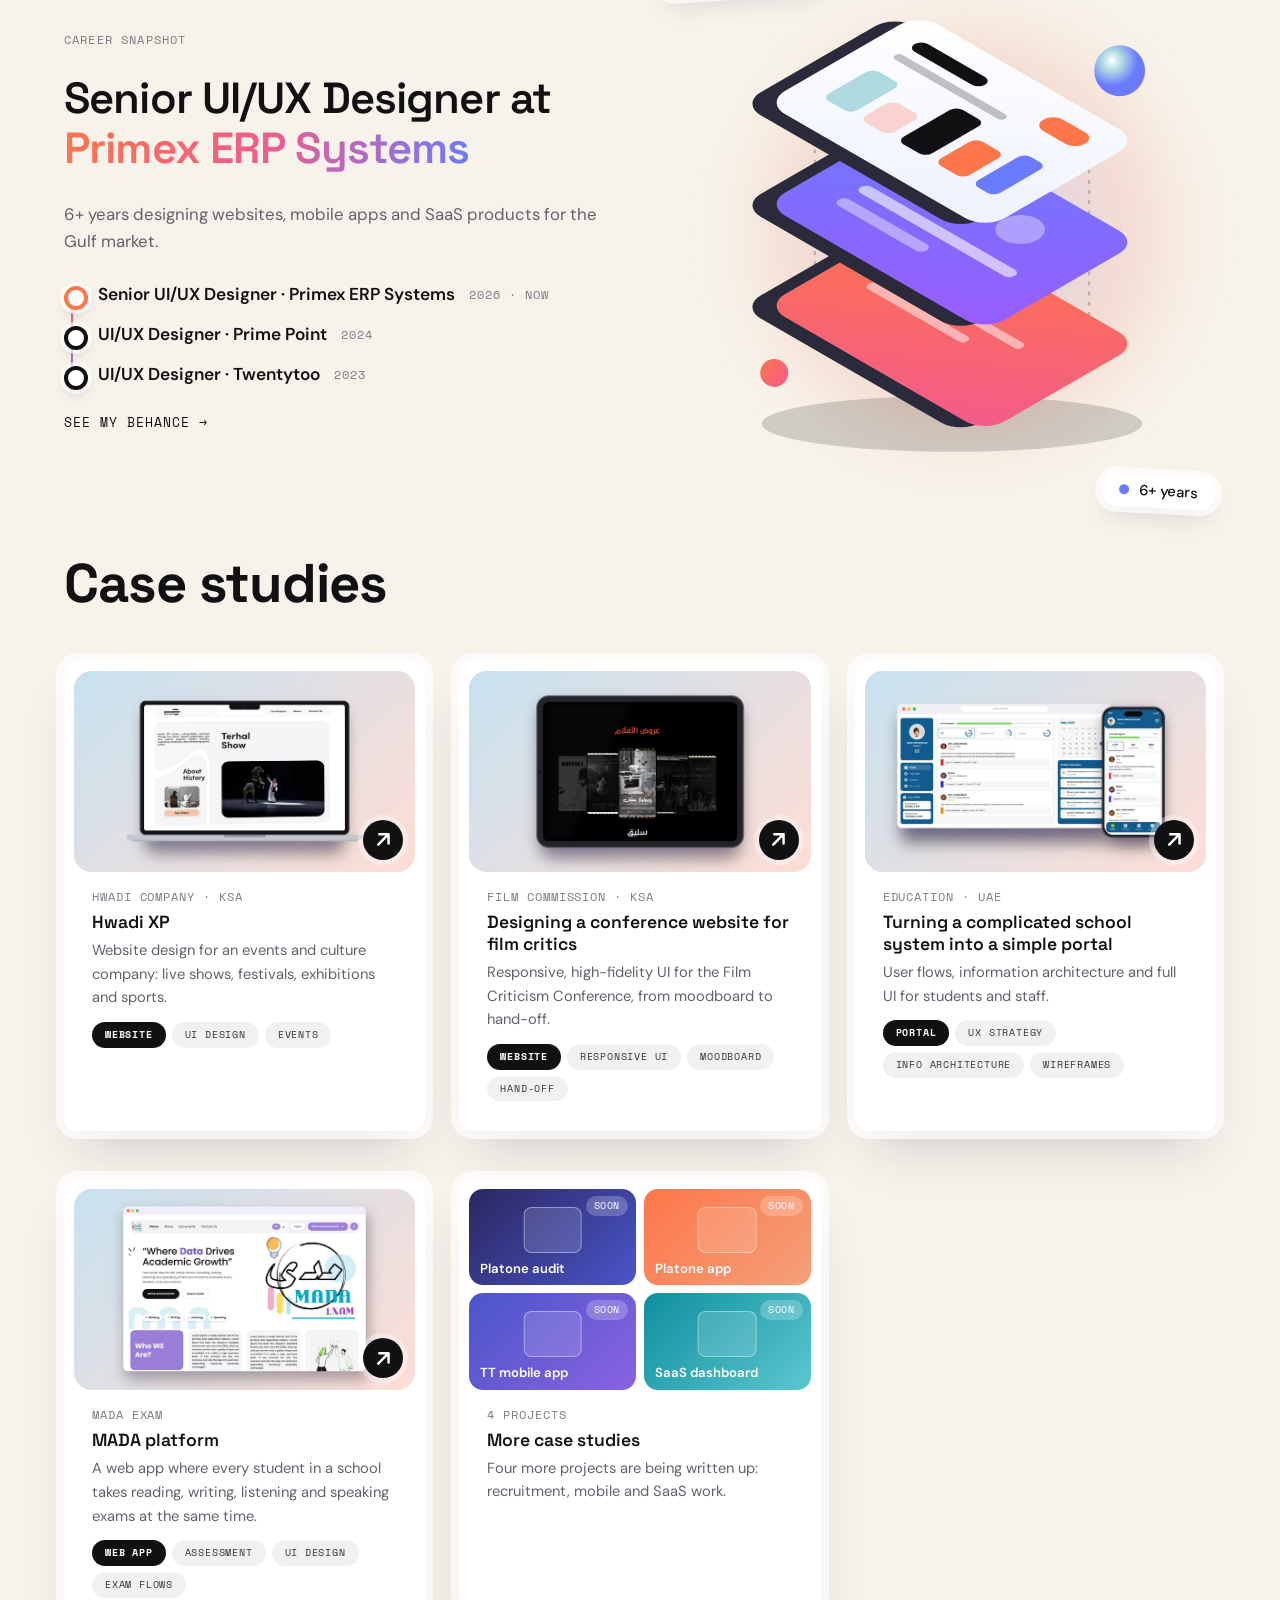
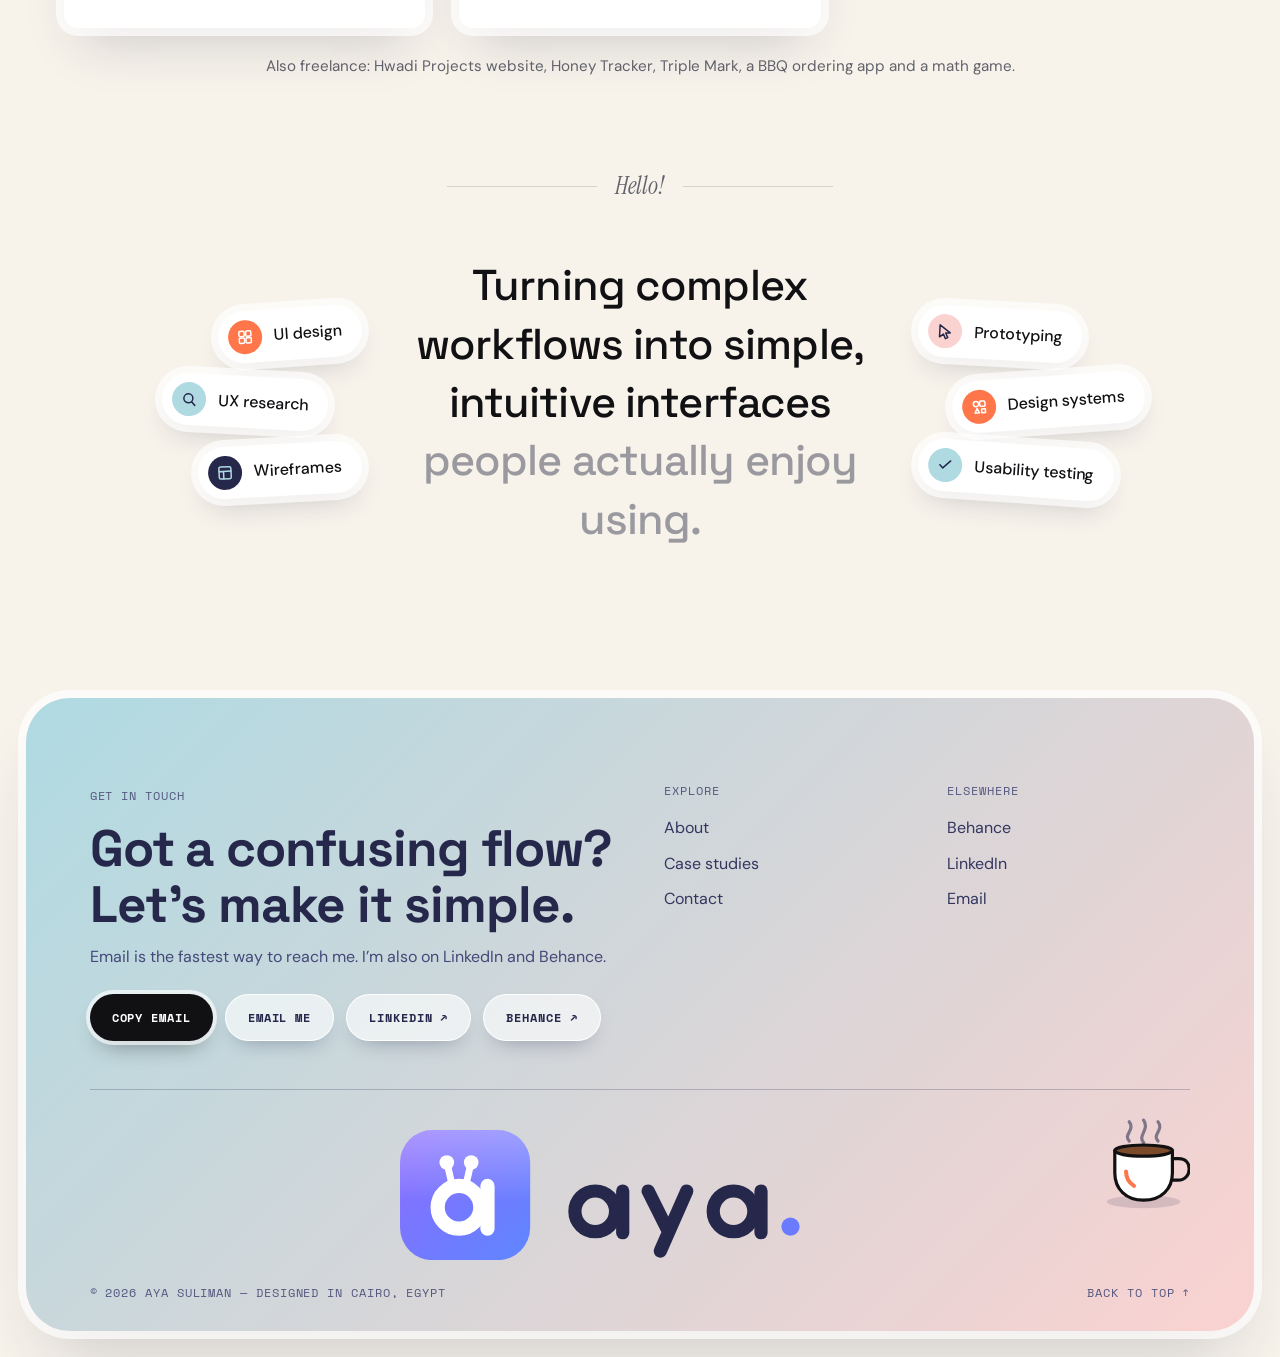
==== commit e41ca8f4: "Add Playground tab: pixel side-scroller game with projects as buildings Co-Authored-By: Claude Sonne" ====
--- a/index.html
+++ b/index.html
@@ -930,6 +930,44 @@
   html[data-skin][data-skin] .mega svg{width:min(100%,480px)}
   .coffee{width:96px;bottom:88px}
 }
+
+/* ===== Playground (game) ===== */
+.pg-dot{display:inline-block;width:6px;height:6px;border-radius:50%;background:#FE7649;margin-left:6px;vertical-align:middle;animation:pgd 1.6s ease-in-out infinite}
+@keyframes pgd{50%{transform:scale(1.7);opacity:.5}}
+.nav a#pgLink.on{font-weight:700}
+html.pg-open{overflow:hidden}
+html.pg-open .glasses{display:none!important}
+.pg{position:fixed;inset:0;z-index:15;background:#9E9BEA;font-family:ui-monospace,Menlo,Consolas,monospace;touch-action:none;user-select:none;-webkit-user-select:none}
+.pg[hidden]{display:none}
+.pg canvas{position:absolute;inset:0;width:100%;height:100%;image-rendering:pixelated;image-rendering:crisp-edges;display:block}
+.pg-hud{position:absolute;left:14px;top:86px;display:flex;gap:8px;flex-wrap:wrap}
+.pg-chip{background:#111114;color:#fff;border:2px solid #fff;border-radius:6px;padding:7px 10px;font:700 .72rem/1 ui-monospace,Menlo,Consolas,monospace;letter-spacing:.08em;text-transform:uppercase;box-shadow:3px 3px 0 rgba(0,0,0,.35)}
+.pg-exit{position:absolute;right:14px;top:86px;background:#FFE08A;color:#111114;border:2px solid #111114;border-radius:6px;padding:7px 10px;font:700 .72rem/1 ui-monospace,Menlo,Consolas,monospace;letter-spacing:.06em;text-transform:uppercase;cursor:pointer;box-shadow:3px 3px 0 #111114}
+.pg-exit:active{transform:translate(2px,2px);box-shadow:1px 1px 0 #111114}
+.pg-hint{position:absolute;left:50%;bottom:18px;transform:translateX(-50%);background:rgba(17,17,20,.85);color:#fff;border-radius:6px;padding:8px 12px;font:600 .7rem/1 ui-monospace,Menlo,Consolas,monospace;letter-spacing:.06em;white-space:nowrap;transition:opacity .6s}
+.pg-hint.off{opacity:0}
+.pg-toast{position:absolute;left:50%;top:132px;transform:translate(-50%,-10px);background:#fff;color:#111114;border:2px solid #111114;border-radius:6px;padding:9px 14px;font:700 .78rem/1.3 ui-monospace,Menlo,Consolas,monospace;box-shadow:4px 4px 0 #111114;opacity:0;pointer-events:none;transition:opacity .25s,transform .25s;text-align:center;max-width:86vw}
+.pg-toast.on{opacity:1;transform:translate(-50%,0)}
+.pg-pad{display:none;position:absolute;left:12px;right:12px;bottom:14px;align-items:flex-end;gap:10px}
+.pg-sp{flex:1}
+.pg-pad button{width:62px;height:62px;border-radius:12px;border:2px solid #111114;background:#fff;color:#111114;font:800 1.2rem ui-monospace,Menlo,Consolas,monospace;box-shadow:3px 3px 0 #111114;touch-action:none}
+.pg-pad button:active,.pg-pad button.dn{transform:translate(2px,2px);box-shadow:1px 1px 0 #111114;background:#FFE08A}
+.pg-pad .pg-j{width:84px;background:#FE7649}
+.pg-pad .pg-act{width:84px;background:#8C6BFF;color:#fff;visibility:hidden}
+.pg-pad .pg-act.on{visibility:visible}
+@media (hover:none),(max-width:820px){.pg-pad{display:flex}.pg-hint{display:none}.pg-hud,.pg-exit{top:78px}}
+
+.nav a{white-space:nowrap}
+@media (max-width:560px){
+  .nav a#pgLink .pg-dot{display:none}
+  .nav ul{gap:2px!important}
+  .nav ul li a{font-size:.84rem;padding-left:7px!important;padding-right:7px!important}
+  .nav .logo{display:block;width:30px;overflow:hidden;flex:none}
+  .nav .logo svg{height:30px;width:auto;max-width:none;display:block}
+  .pg-exit span{display:none}
+  .pg-hud,.pg-exit{top:80px}
+}
+@media (max-width:370px){.nav ul li a{font-size:.76rem;padding-left:5px!important;padding-right:5px!important}}
 </style>
 </head>
 <body>
@@ -966,6 +1004,7 @@
         <a href="#work" data-slug="mada-exam"><b>.04</b>MADA platform</a>
       </div>
     </li>
+    <li><a href="#playground" id="pgLink">Playground<i class="pg-dot"></i></a></li>
     <li><a href="#contact">Contact</a></li>
   </ul>
 <button class="theme-toggle" id="themeToggle" type="button" aria-label="Switch to dark mode" aria-pressed="false"><svg class="moon" viewBox="0 0 24 24" fill="none" stroke="currentColor" stroke-width="1.8" stroke-linecap="round" stroke-linejoin="round" aria-hidden="true"><path d="M21 12.8A9 9 0 1 1 11.2 3a7 7 0 0 0 9.8 9.8z"/></svg><svg class="sun" viewBox="0 0 24 24" fill="none" stroke="currentColor" stroke-width="1.8" stroke-linecap="round" stroke-linejoin="round" aria-hidden="true"><circle cx="12" cy="12" r="4"/><path d="M12 2v2M12 20v2M4.9 4.9l1.4 1.4M17.7 17.7l1.4 1.4M2 12h2M20 12h2M4.9 19.1l1.4-1.4M17.7 6.3l1.4-1.4"/></svg></button></nav>
@@ -1345,6 +1384,14 @@
 set('B');
 })();
 </script>
+<section id="playground" class="pg" hidden aria-label="Playground game">
+  <canvas id="pgCanvas" aria-hidden="true"></canvas>
+  <div class="pg-hud"><span class="pg-chip">Playground</span><span class="pg-chip" id="pgSkills">Skills 0/8</span></div>
+  <button class="pg-exit" id="pgExit" type="button">&larr; <span>Back to portfolio</span></button>
+  <div class="pg-hint" id="pgHint">&larr; &rarr; move &nbsp;&middot;&nbsp; Space jump &nbsp;&middot;&nbsp; E open a project</div>
+  <div class="pg-toast" id="pgToast" role="status" aria-live="polite"></div>
+  <div class="pg-pad" aria-hidden="true"><button type="button" id="pgL">&larr;</button><button type="button" id="pgR">&rarr;</button><span class="pg-sp"></span><button type="button" id="pgAct" class="pg-act">Open</button><button type="button" id="pgJ" class="pg-j">Jump</button></div>
+</section>
 <div class="glasses" id="glasses" aria-hidden="true"><svg viewBox="0 0 64 34" fill="none"><path d="M2 12 8 6M62 12 56 6" stroke="#111114" stroke-width="3.2" stroke-linecap="round"/><circle cx="17" cy="19" r="12" fill="#fff" stroke="#111114" stroke-width="3.2"/><circle cx="47" cy="19" r="12" fill="#fff" stroke="#111114" stroke-width="3.2"/><path d="M29 17c2-3 4-3 6 0" stroke="#111114" stroke-width="3.2" stroke-linecap="round"/><g id="gpup" fill="#111114"><circle cx="17" cy="19" r="4.6"/><circle cx="47" cy="19" r="4.6"/></g><path d="M9 14c2-3 5-4 8-4" stroke="#FE7649" stroke-width="2" stroke-linecap="round" opacity=".8"/></svg></div>
 <script>
 (function(){var g=document.getElementById('glasses'),pu=document.getElementById('gpup');if(!g)return;
@@ -1363,5 +1410,121 @@
 if(active){look(0,d>0?8:-8);idle()}else{home()}},{passive:true});
 window.addEventListener('resize',home);home()})();
 </script>
+<script>
+(function(){
+var pg=document.getElementById('playground');if(!pg)return;
+var cv=document.getElementById('pgCanvas'),ctx=cv.getContext('2d'),link=document.getElementById('pgLink'),dlg=document.getElementById('csModal');
+var skillsEl=document.getElementById('pgSkills'),toast=document.getElementById('pgToast'),hint=document.getElementById('pgHint'),actBtn=document.getElementById('pgAct');
+var H=270,W=480,WORLD=3300,GROUND=226,K=3,raf=0,last=0,cam=0,tt=0,keys={},jumpQ=0,toastT=0,collected=0,done=false,parts=[];
+var ST=[
+ {n:'Hwadi XP',slug:'hwadi-xp',c:'#FE7649',h:104},
+ {n:'Film Critics',slug:'film-criticism-conference',c:'#4A55C9',h:120},
+ {n:'School Portal',slug:'schools-portal',c:'#8C6BFF',h:98},
+ {n:'MADA',slug:'mada-exam',c:'#00A9C4',h:116},
+ {n:'Platone',c:'#555'  ,h:100,soon:1},{n:'Platone App',c:'#555',h:112,soon:1},{n:'TT App',c:'#555',h:96,soon:1},{n:'SaaS',c:'#555',h:118,soon:1}];
+ST.forEach(function(s,i){s.x=330+i*380;s.w=124;s.door=s.x+s.w/2});
+var PL=[{x:700,w:64},{x:1460,w:64},{x:2200,w:64},{x:2940,w:64}];PL.forEach(function(p){p.y=GROUND-46});
+var TK=[['UI',560,0],['UX',760,1],['Research',1100,0],['Wireframes',1490,1],['Prototype',1820,0],['Systems',2230,1],['Testing',2580,0],['Responsive',2970,1]].map(function(a){var onP=a[2];return{n:a[0],x:a[1],hi:onP,y:0,got:0}});
+var P={x:70,y:GROUND-24,vx:0,vy:0,w:14,h:24,f:1,on:1,t:0};
+var clouds=[];for(var i=0;i<14;i++)clouds.push({x:i*260+(i*53%90),y:24+(i*37%70),w:44+(i*29%40)});
+var sky=['#9E9BEA','#AC9DE6','#BDA0E0','#D0A4D6','#E4A9CC','#F3B1BE','#FBC0B6','#FFCFB4','#FFDDB8'];
+function size(){var r=pg.getBoundingClientRect();K=Math.max(2,Math.min(Math.round(r.height/300),Math.round(r.width/200)));H=Math.round(r.height/K);W=Math.round(r.width/K);cv.width=W;cv.height=H;ctx.imageSmoothingEnabled=false;GROUND=H-46;PL.forEach(function(p){p.y=GROUND-46});TK.forEach(function(k){k.y=k.hi?GROUND-70:GROUND-30});if(P.on)P.y=Math.min(P.y,GROUND-P.h)}
+function say(t,ms){toast.textContent=t;toast.classList.add('on');clearTimeout(toastT);toastT=setTimeout(function(){toast.classList.remove('on')},ms||1800)}
+function near(){for(var i=0;i<ST.length;i++){if(Math.abs(P.x+7-ST[i].door)<36)return ST[i]}return null}
+function act(){if(dlg&&dlg.open)return;var s=near();if(!s)return;if(s.soon){say(s.n+': case study coming soon');return}
+ var c=document.querySelector('#work .case[data-slug="'+s.slug+'"]');if(c)c.click()}
+function jump(){jumpQ=8}
+function update(dt){
+ var l=keys.ArrowLeft||keys.a||keys.A||keys.L,r=keys.ArrowRight||keys.d||keys.D||keys.R;
+ var tv=(r?1:0)-(l?1:0);if(tv)P.f=tv;
+ P.vx+=(tv*1.8-P.vx)*.25*dt;
+ if(jumpQ>0){jumpQ-=dt;if(P.on){P.vy=-6.1;P.on=0;jumpQ=0}}
+ var py=P.y+P.h;P.vy+=.34*dt;P.x+=P.vx*dt;P.y+=P.vy*dt;
+ P.x=Math.max(0,Math.min(WORLD-P.w,P.x));
+ var ny=P.y+P.h,landed=0;
+ if(ny>=GROUND){P.y=GROUND-P.h;P.vy=0;landed=1}
+ else if(P.vy>=0){for(var i=0;i<PL.length;i++){var pl=PL[i];if(P.x+P.w>pl.x&&P.x<pl.x+pl.w&&py<=pl.y+1&&ny>=pl.y){P.y=pl.y-P.h;P.vy=0;landed=1;break}}}
+ P.on=landed;if(Math.abs(P.vx)>.3&&P.on)P.t+=dt*Math.abs(P.vx)*.09;else if(P.on)P.t=0;
+ for(var j=0;j<TK.length;j++){var k=TK[j];if(!k.got&&Math.abs(P.x+7-k.x)<14&&Math.abs(P.y+12-k.y)<20){k.got=1;collected++;skillsEl.textContent='Skills '+collected+'/8';say('+ '+k.n,1100);for(var q=0;q<10;q++)parts.push({x:k.x,y:k.y,vx:(Math.random()-.5)*3,vy:-Math.random()*3,l:30,c:'#FFE08A'});
+   if(collected===8&&!done){done=1;say('All skills collected! Let’s work together → ayasuliman201020@gmail.com',5000);for(var z=0;z<60;z++)parts.push({x:P.x+7,y:P.y,vx:(Math.random()-.5)*6,vy:-Math.random()*6,l:70,c:['#FE7649','#8C6BFF','#00A9C4','#FFE08A'][z%4]})}}}
+ for(var m=parts.length-1;m>=0;m--){var a=parts[m];a.x+=a.vx*dt;a.y+=a.vy*dt;a.vy+=.15*dt;a.l-=dt;if(a.l<=0)parts.splice(m,1)}
+ var tc=Math.max(0,Math.min(WORLD-W,P.x+7-W/2));cam+=(tc-cam)*.12*dt;
+ var s=near();actBtn.classList.toggle('on',!!s&&!s.soon);
+ if(!hint.classList.contains('off')&&P.x>520)hint.classList.add('off');
+}
+function R(x,y,w,h,c){ctx.fillStyle=c;ctx.fillRect(Math.round(x),Math.round(y),w,h)}
+function txt(t,x,y,c,sz){ctx.font='bold '+((sz||8)+1)+'px monospace';ctx.textAlign='center';ctx.fillStyle=c;ctx.fillText(t,Math.round(x),Math.round(y))}
+function draw(){
+ var bh=Math.ceil(GROUND/sky.length);for(var i=0;i<sky.length;i++)R(0,i*bh,W,bh+1,sky[i]);
+ var sx=W*.72;R(sx-18,52,36,36,'#FFE9B0');R(sx-24,58,48,24,'#FFE9B0');R(sx-12,46,24,48,'#FFE9B0');
+ clouds.forEach(function(c){var x=((c.x-cam*.12)%(W+200)+W+200)%(W+200)-100;R(x,c.y,c.w,10,'rgba(255,255,255,.75)');R(x+8,c.y-8,c.w-24,10,'rgba(255,255,255,.75)');R(x+4,c.y+10,c.w-8,6,'rgba(255,255,255,.55)')});
+ for(var h=0;h<30;h++){var hx=((h*92-cam*.3)%(W+120)+W+120)%(W+120)-60,hh=50+(h*37%60);R(hx,GROUND-hh,38+(h*13%26),hh,'#B58FD8')}
+ for(var g=0;g<30;g++){var gx=((g*70-cam*.55)%(W+120)+W+120)%(W+120)-60,gh=24+(g*29%36);R(gx,GROUND-gh,30+(g*11%24),gh,'#9A7FCB')}
+ // buildings
+ ST.forEach(function(s,i){var x=s.x-cam;if(x>W+20||x+s.w<-20)return;var y=GROUND-s.h,live=!s.soon;
+  R(x-2,y-2,s.w+4,s.h+2,'#111114');R(x,y,s.w,s.h,live?s.c:'#6a6a7a');R(x,y,s.w,8,'rgba(0,0,0,.22)');
+  for(var wy=0;wy<2;wy++)for(var wx=0;wx<3;wx++){var ox=x+14+wx*34,oy=y+20+wy*26;R(ox-1,oy-1,22,18,'#111114');R(ox,oy,20,16,live?'#FFE9A8':'#3a3a52')}
+  var dx=x+s.w/2-11;R(dx-2,GROUND-36,26,36,'#111114');R(dx,GROUND-34,22,34,live?'#2a2a44':'#444');R(dx+16,GROUND-18,3,3,live?'#FFE08A':'#888');
+  if(!live){R(dx-4,GROUND-26,30,4,'#c9a15a');R(dx-4,GROUND-14,30,4,'#c9a15a')}
+  var sw=Math.max(70,s.n.length*6+16);R(x+s.w/2-sw/2-2,y-22,sw+4,18,'#111114');R(x+s.w/2-sw/2,y-20,sw,14,live?'#fff':'#ddd');txt(s.n,x+s.w/2,y-10,'#111114',8);
+  if(!live){R(x+s.w/2-18,y-38,36,12,'#FE7649');R(x+s.w/2-18,y-38,36,2,'#111114');txt('SOON',x+s.w/2,y-29,'#111114',7)}
+  if(live)txt('.0'+(i+1),x+14,y+14,'#fff',8)});
+ // ground
+ R(0,GROUND,W,H-GROUND,'#23223a');R(0,GROUND,W,6,'#6BD18A');R(0,GROUND+6,W,3,'#2f8f5a');
+ for(var d=0;d<W/30+2;d++){R(((d*30-cam)%(W+60)+W+60)%(W+60)-30,GROUND+26,14,3,'#FFE08A')}
+ // platforms
+ PL.forEach(function(p){var x=p.x-cam;if(x>W||x+p.w<0)return;R(x-2,p.y-2,p.w+4,12,'#111114');R(x,p.y,p.w,8,'#FE7649');R(x,p.y,p.w,3,'#FFB08C')});
+ // tokens
+ TK.forEach(function(k){if(k.got)return;var x=k.x-cam;if(x<-20||x>W+20)return;var bob=Math.sin(tt*.08+k.x)*3;R(x-7,k.y-7+bob,14,14,'#111114');R(x-5,k.y-5+bob,10,10,'#FFE08A');R(x-5,k.y-5+bob,10,3,'#fff');txt(k.n,x,k.y-12+bob,'#111114',7)});
+ // player
+ drawPlayer();
+ // prompt
+ var s=near();if(s){var px=P.x+7-cam,t=s.soon?'SOON':(matchMedia('(hover:none)').matches?'TAP OPEN':'E · OPEN');var bw=t.length*6+12;R(px-bw/2-2,P.y-30,bw+4,16,'#111114');R(px-bw/2,P.y-28,bw,12,'#fff');txt(t,px,P.y-19,'#111114',8)}
+ parts.forEach(function(a){R(a.x-cam,a.y,3,3,a.c)});
+}
+function drawPlayer(){
+ var x=Math.round(P.x-cam),y=Math.round(P.y),f=P.f,fr=Math.floor(P.t)%2,air=!P.on;
+ function B(ox,oy,w,h,c){R(f>0?x+ox:x+14-ox-w,y+oy,w,h,c)}
+ // shadow
+ R(x,GROUND-2,14,3,'rgba(0,0,0,.25)');
+ // legs
+ var l1=air?2:(fr?0:2),l2=air?-1:(fr?2:0);
+ B(3,18+0,3,6-l1*0+(air?-2:0),'#111114');B(8,18,3,6+(air?-2:0),'#111114');
+ if(!air){B(3,22,4,2,'#fff');B(8,22+(fr?-1:0),4,2,'#fff')}
+ // body
+ B(2,10,10,9,'#8C6BFF');B(2,10,10,2,'#A99AFF');B(0,11,2,6,'#8C6BFF');B(12,11+(air?-3:0),2,6,'#8C6BFF');
+ // head
+ B(2,0,10,10,'#F1C9A8');
+ // hair
+ B(1,-1,12,4,'#111114');B(0,1,3,7,'#111114');B(5,-5,5,4,'#111114');
+ // glasses
+ B(7,4,6,4,'#111114');B(8,5,4,2,'#fff');B(3,4,4,4,'#111114');B(4,5,2,2,'#fff');B(6,5,1,1,'#111114');
+ B(10,6,1,1,'#111114');B(5,6,1,1,'#111114');
+ // smile
+ B(8,9,3,1,'#c0594e');
+}
+function loop(now){if(pg.hidden)return;var dt=Math.min(2.2,(now-last)/16.67);last=now;tt+=dt;update(dt);draw();raf=requestAnimationFrame(loop)}
+function openPG(){if(!pg.hidden)return;pg.hidden=false;document.documentElement.classList.add('pg-open');link.classList.add('on');size();last=performance.now();raf=requestAnimationFrame(loop);if(location.hash!=='#playground')history.replaceState(null,'','#playground')}
+function closePG(){if(pg.hidden)return;pg.hidden=true;document.documentElement.classList.remove('pg-open');link.classList.remove('on');cancelAnimationFrame(raf);keys={};if(location.hash==='#playground')history.replaceState(null,'',location.pathname+location.search)}
+link.addEventListener('click',function(e){e.preventDefault();openPG()});
+document.querySelectorAll('.nav a, .nav .theme-toggle').forEach(function(a){if(a!==link&&a.tagName==='A')a.addEventListener('click',closePG)});
+document.getElementById('pgExit').addEventListener('click',closePG);
+window.addEventListener('resize',function(){if(!pg.hidden)size()});
+window.addEventListener('keydown',function(e){if(pg.hidden||(dlg&&dlg.open))return;var k=e.key;
+ if(k==='Escape'){closePG();return}
+ if(k==='ArrowLeft'||k==='ArrowRight'||k==='ArrowUp'||k===' '||k==='Spacebar')e.preventDefault();
+ if(k==='ArrowUp'||k===' '||k==='w'||k==='W'){if(!e.repeat)jump();return}
+ if(k==='e'||k==='E'||k==='Enter'){act();return}
+ keys[k]=1});
+window.addEventListener('keyup',function(e){delete keys[e.key]});
+function hold(id,key){var b=document.getElementById(id);var on=function(e){e.preventDefault();keys[key]=1;b.classList.add('dn')},off=function(e){e.preventDefault();delete keys[key];b.classList.remove('dn')};
+ b.addEventListener('touchstart',on,{passive:false});b.addEventListener('touchend',off,{passive:false});b.addEventListener('touchcancel',off,{passive:false});
+ b.addEventListener('mousedown',on);b.addEventListener('mouseup',off);b.addEventListener('mouseleave',off)}
+hold('pgL','L');hold('pgR','R');
+var jb=document.getElementById('pgJ');['touchstart','mousedown'].forEach(function(t){jb.addEventListener(t,function(e){e.preventDefault();jump()},{passive:false})});
+['touchstart','mousedown'].forEach(function(t){actBtn.addEventListener(t,function(e){e.preventDefault();act()},{passive:false})});
+if(location.hash==='#playground')openPG();
+})();
+</script>
 </body>
 </html>
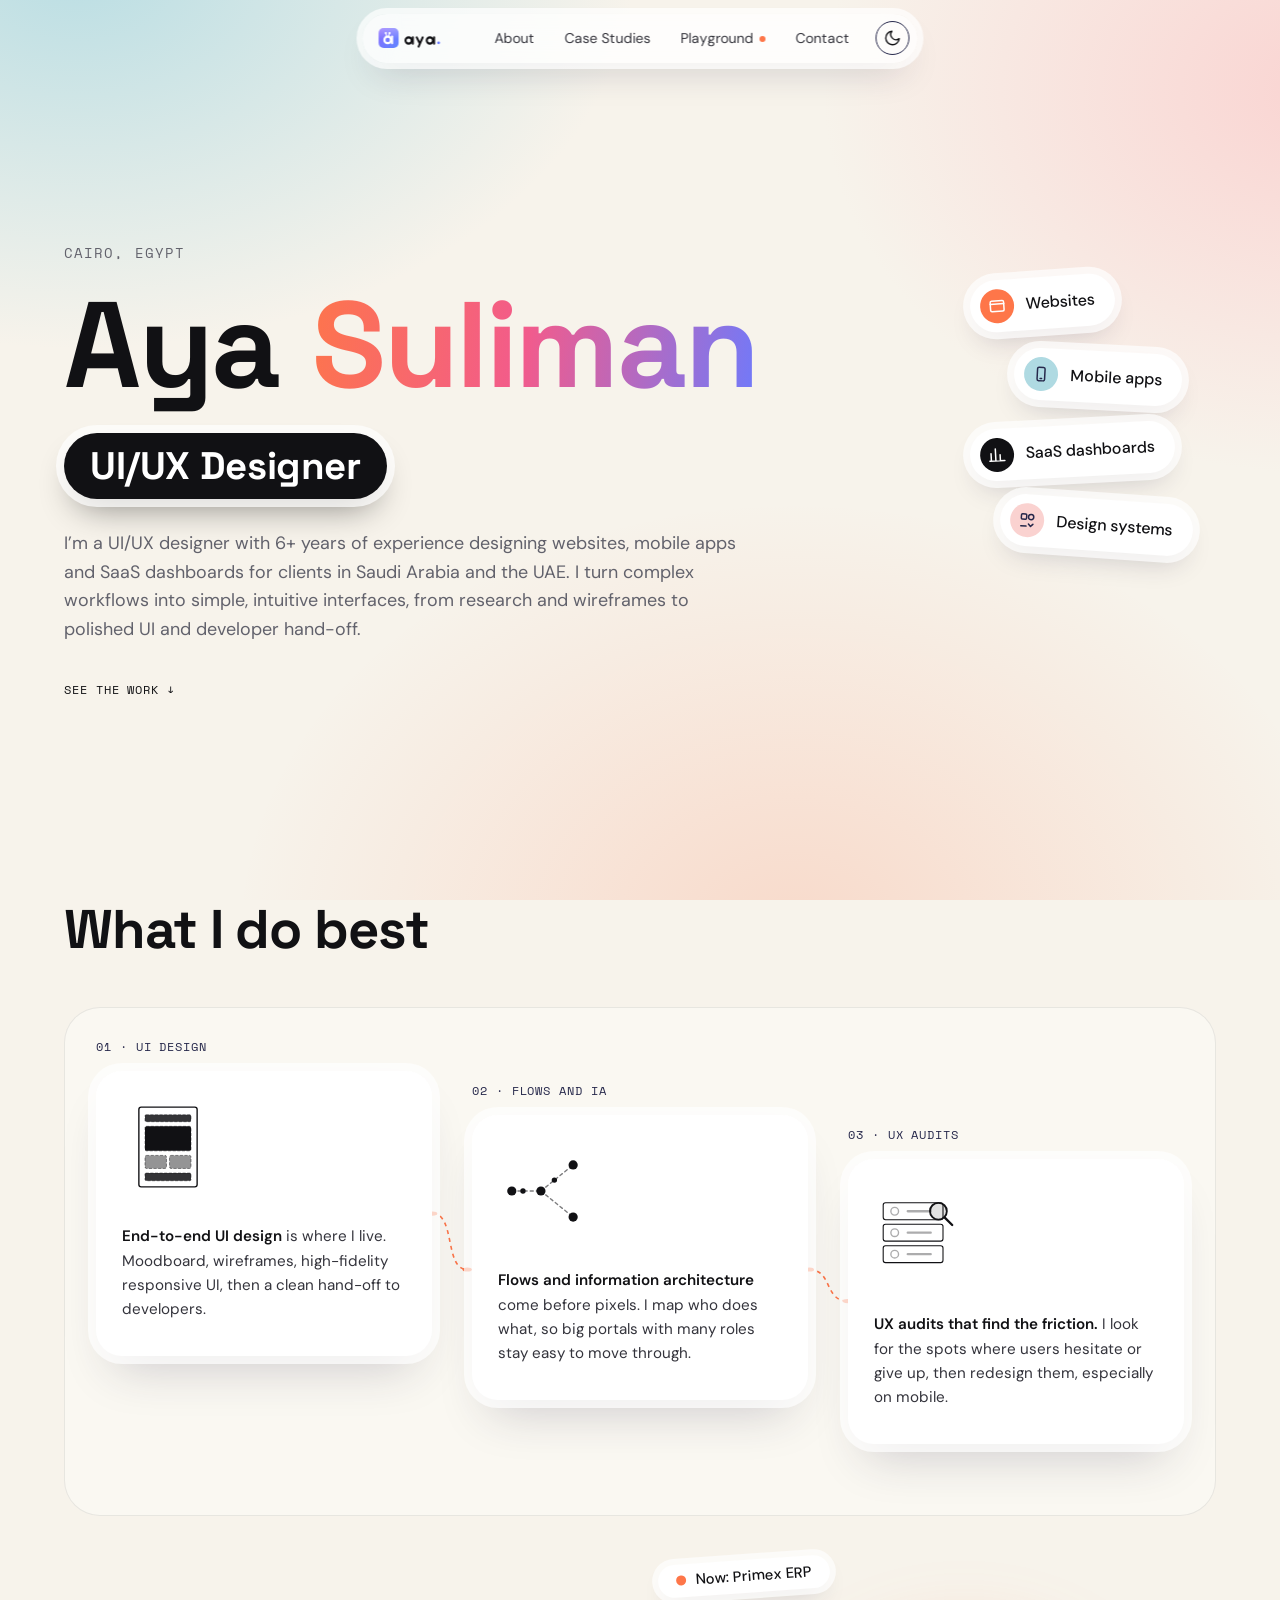
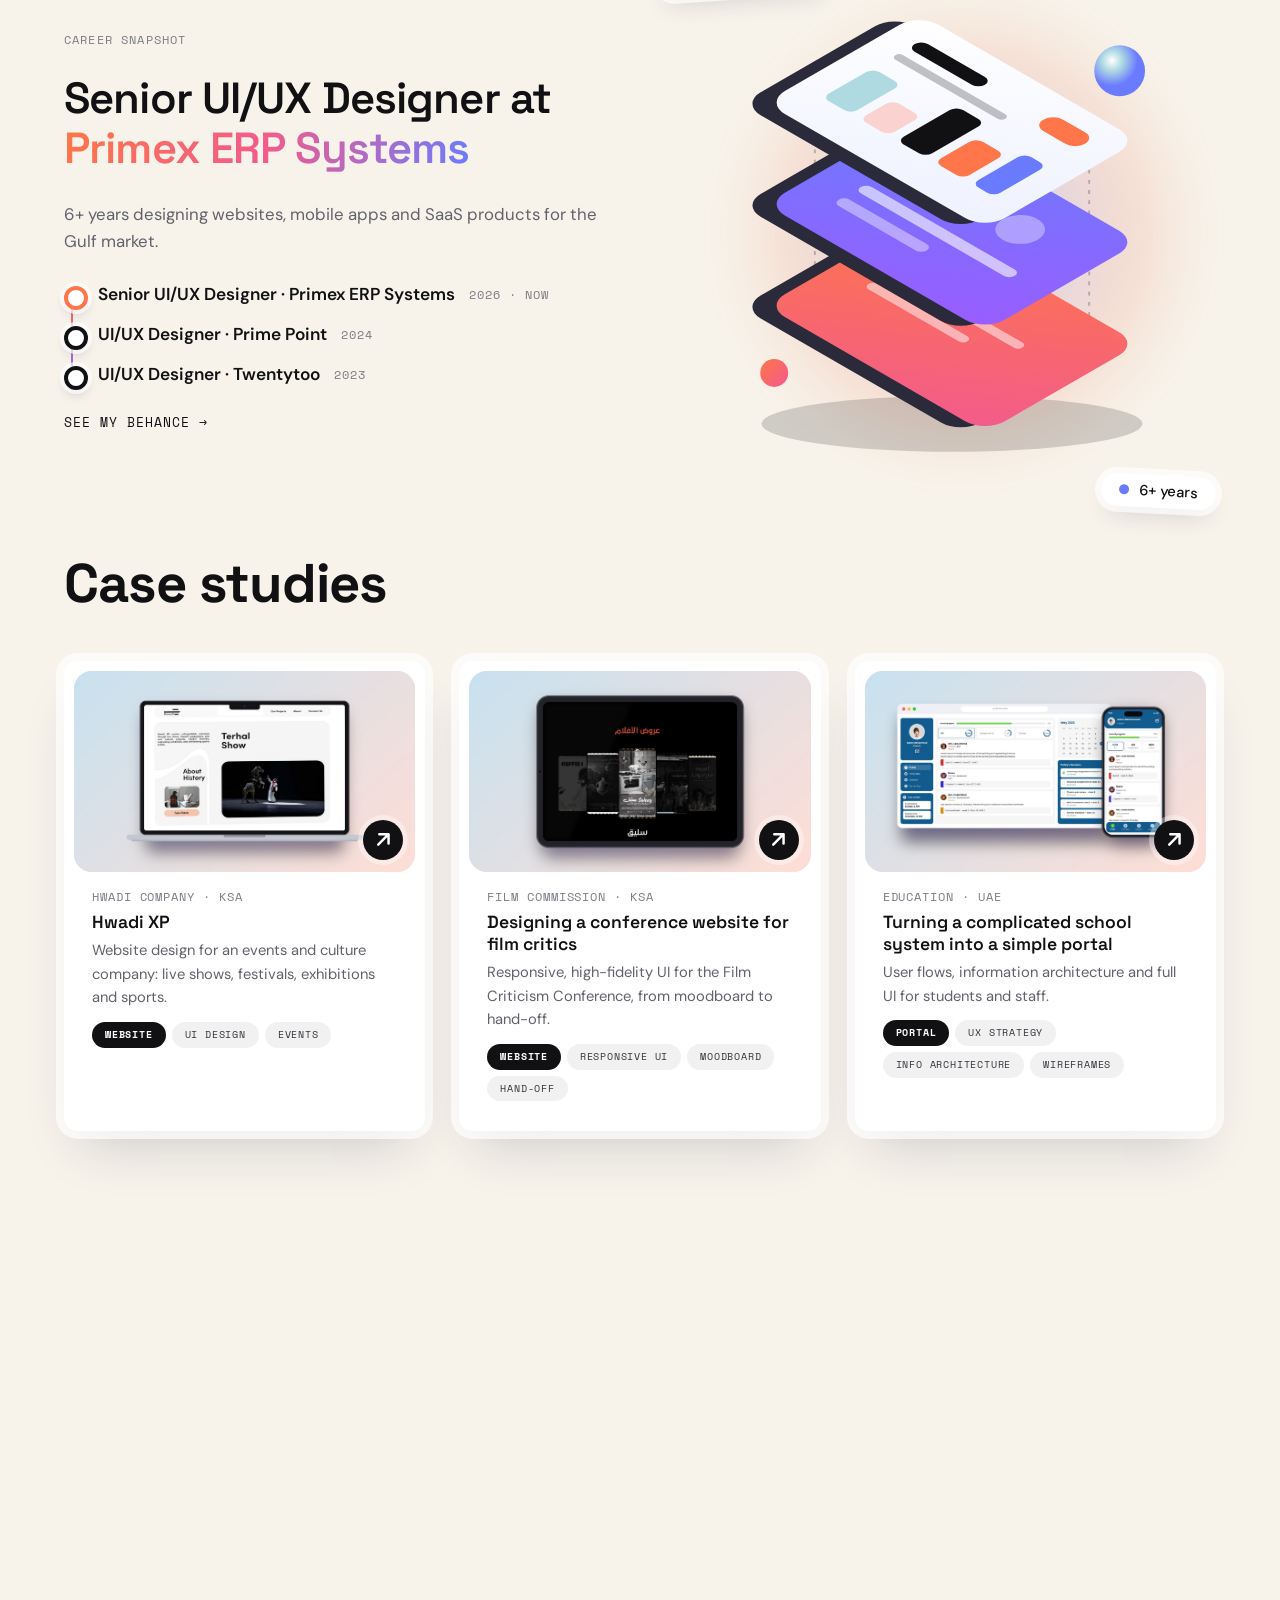
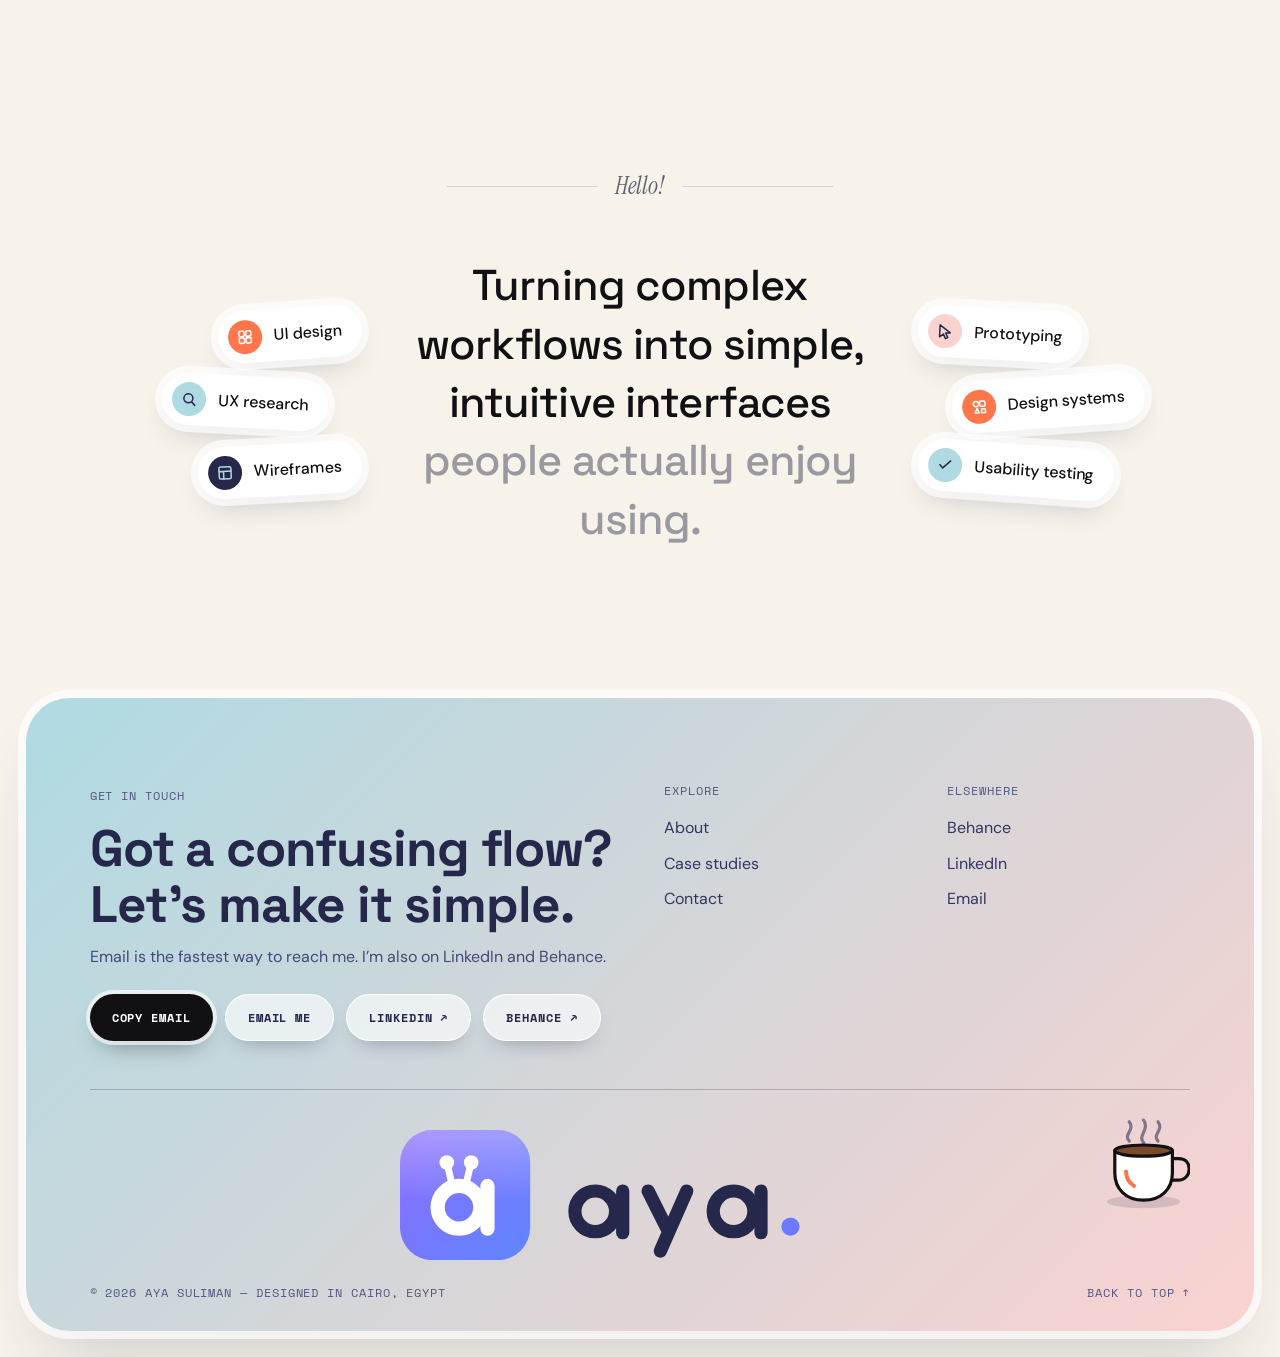
==== commit 86fb5c5e: "Playground: replace pixel game with Design Runner (soft 3D endless runner) Co-Authored-By: Claude So" ====
--- a/index.html
+++ b/index.html
@@ -937,25 +937,39 @@
 .nav a#pgLink.on{font-weight:700}
 html.pg-open{overflow:hidden}
 html.pg-open .glasses{display:none!important}
-.pg{position:fixed;inset:0;z-index:15;background:#9E9BEA;font-family:ui-monospace,Menlo,Consolas,monospace;touch-action:none;user-select:none;-webkit-user-select:none}
+.pg{position:fixed;inset:0;z-index:15;background:#C9E3F2;font-family:'Poppins',system-ui,sans-serif;touch-action:none;user-select:none;-webkit-user-select:none}
 .pg[hidden]{display:none}
-.pg canvas{position:absolute;inset:0;width:100%;height:100%;image-rendering:pixelated;image-rendering:crisp-edges;display:block}
-.pg-hud{position:absolute;left:14px;top:86px;display:flex;gap:8px;flex-wrap:wrap}
-.pg-chip{background:#111114;color:#fff;border:2px solid #fff;border-radius:6px;padding:7px 10px;font:700 .72rem/1 ui-monospace,Menlo,Consolas,monospace;letter-spacing:.08em;text-transform:uppercase;box-shadow:3px 3px 0 rgba(0,0,0,.35)}
-.pg-exit{position:absolute;right:14px;top:86px;background:#FFE08A;color:#111114;border:2px solid #111114;border-radius:6px;padding:7px 10px;font:700 .72rem/1 ui-monospace,Menlo,Consolas,monospace;letter-spacing:.06em;text-transform:uppercase;cursor:pointer;box-shadow:3px 3px 0 #111114}
-.pg-exit:active{transform:translate(2px,2px);box-shadow:1px 1px 0 #111114}
-.pg-hint{position:absolute;left:50%;bottom:18px;transform:translateX(-50%);background:rgba(17,17,20,.85);color:#fff;border-radius:6px;padding:8px 12px;font:600 .7rem/1 ui-monospace,Menlo,Consolas,monospace;letter-spacing:.06em;white-space:nowrap;transition:opacity .6s}
-.pg-hint.off{opacity:0}
-.pg-toast{position:absolute;left:50%;top:132px;transform:translate(-50%,-10px);background:#fff;color:#111114;border:2px solid #111114;border-radius:6px;padding:9px 14px;font:700 .78rem/1.3 ui-monospace,Menlo,Consolas,monospace;box-shadow:4px 4px 0 #111114;opacity:0;pointer-events:none;transition:opacity .25s,transform .25s;text-align:center;max-width:86vw}
+.pg canvas{position:absolute;inset:0;width:100%;height:100%;display:block}
+.pg-hud{position:absolute;left:14px;top:86px;display:flex;gap:8px;flex-wrap:wrap;pointer-events:none}
+.pg-chip{background:rgba(255,255,255,.85);-webkit-backdrop-filter:blur(10px);backdrop-filter:blur(10px);color:#111114;border-radius:999px;padding:9px 14px;font:600 .82rem/1 'Poppins',system-ui,sans-serif;box-shadow:0 8px 22px rgba(60,50,140,.14)}
+.pg-heart{color:#E5321F;letter-spacing:.1em}
+.pg-dim{color:#6b6d80}
+.pg-exit{position:absolute;right:14px;top:86px;background:#111114;color:#fff;border:0;border-radius:999px;padding:9px 15px;font:600 .82rem/1 'Poppins',system-ui,sans-serif;cursor:pointer;box-shadow:0 8px 22px rgba(17,17,20,.28)}
+.pg-toast{position:absolute;left:50%;top:140px;transform:translate(-50%,-10px);background:#fff;color:#111114;border-radius:999px;padding:11px 18px;font:600 .85rem/1.3 'Poppins',system-ui,sans-serif;box-shadow:0 12px 30px rgba(60,50,140,.2);opacity:0;pointer-events:none;transition:.25s;max-width:90vw;text-align:center}
 .pg-toast.on{opacity:1;transform:translate(-50%,0)}
-.pg-pad{display:none;position:absolute;left:12px;right:12px;bottom:14px;align-items:flex-end;gap:10px}
+.pg-panel{position:absolute;left:50%;top:50%;transform:translate(-50%,-46%);width:min(440px,90vw);max-height:84vh;overflow:auto;background:rgba(255,255,255,.92);-webkit-backdrop-filter:blur(16px);backdrop-filter:blur(16px);border-radius:28px;padding:30px 28px;text-align:center;box-shadow:0 30px 80px rgba(60,50,140,.28),0 0 0 8px rgba(255,255,255,.35);color:#111114}
+.pg-panel[hidden]{display:none}
+.pg-kick{display:inline-block;background:#111114;color:#fff;border-radius:999px;padding:6px 13px;font:600 .72rem/1 'Poppins',system-ui,sans-serif;letter-spacing:.08em;text-transform:uppercase}
+.pg-panel h2{font:700 2.2rem/1.1 'Poppins',system-ui,sans-serif;margin:14px 0 8px;letter-spacing:-.02em}
+.pg-panel p{font:400 .92rem/1.55 'Poppins',system-ui,sans-serif;color:#4a4c60;margin:0 0 14px}
+.pg-how{list-style:none;margin:0 0 18px;padding:0;display:grid;gap:6px;font:400 .84rem/1.4 'Poppins',system-ui,sans-serif;color:#4a4c60}
+.pg-how b{color:#111114;font-weight:600}
+.pg-btn{display:inline-block;background:#111114;color:#fff;border:0;border-radius:999px;padding:14px 30px;font:600 .95rem/1 'Poppins',system-ui,sans-serif;cursor:pointer;text-decoration:none;box-shadow:0 12px 26px rgba(17,17,20,.28)}
+.pg-btn:active{transform:scale(.97)}
+.pg-ghost{background:#fff;color:#111114;box-shadow:inset 0 0 0 1.5px #111114}
+.pg-row{display:flex;gap:10px;justify-content:center;flex-wrap:wrap}
+.pg-unl{display:grid;grid-template-columns:1fr 1fr;gap:8px;margin:0 0 18px}
+.pg-u{border:0;border-radius:16px;padding:12px 10px;background:#EEEDF6;color:#9a9db0;text-align:left;font-family:inherit;cursor:default}
+.pg-u b{display:block;font:600 .8rem/1.25 'Poppins',system-ui,sans-serif}
+.pg-u small{font:400 .7rem/1.3 'Poppins',system-ui,sans-serif}
+.pg-u.on{background:linear-gradient(135deg,#C8E2F0,#FFDED6);color:#111114;cursor:pointer}
+.pg-u.on:hover{transform:translateY(-2px)}
+.pg-pad{display:none;position:absolute;left:14px;right:14px;bottom:16px;align-items:flex-end;gap:10px;pointer-events:none}
 .pg-sp{flex:1}
-.pg-pad button{width:62px;height:62px;border-radius:12px;border:2px solid #111114;background:#fff;color:#111114;font:800 1.2rem ui-monospace,Menlo,Consolas,monospace;box-shadow:3px 3px 0 #111114;touch-action:none}
-.pg-pad button:active,.pg-pad button.dn{transform:translate(2px,2px);box-shadow:1px 1px 0 #111114;background:#FFE08A}
-.pg-pad .pg-j{width:84px;background:#FE7649}
-.pg-pad .pg-act{width:84px;background:#8C6BFF;color:#fff;visibility:hidden}
-.pg-pad .pg-act.on{visibility:visible}
-@media (hover:none),(max-width:820px){.pg-pad{display:flex}.pg-hint{display:none}.pg-hud,.pg-exit{top:78px}}
+.pg-pad button{pointer-events:auto;width:84px;height:62px;border-radius:999px;border:0;background:rgba(255,255,255,.9);color:#111114;font:700 .9rem 'Poppins',system-ui,sans-serif;box-shadow:0 10px 24px rgba(60,50,140,.22);touch-action:none}
+.pg-pad button.dn{transform:scale(.94);background:#e6e2ff}
+.pg-pad .pg-j{width:110px;background:#111114;color:#fff}
+@media (hover:none),(max-width:820px){.pg-pad{display:flex}.pg-hud,.pg-exit{top:78px}}
 
 .nav a{white-space:nowrap}
 @media (max-width:560px){
@@ -965,7 +979,7 @@
   .nav .logo{display:block;width:30px;overflow:hidden;flex:none}
   .nav .logo svg{height:30px;width:auto;max-width:none;display:block}
   .pg-exit span{display:none}
-  .pg-hud,.pg-exit{top:80px}
+  .pg-hud,.pg-exit{top:80px}.pg-chip{padding:8px 11px;font-size:.74rem}.pg-toast{top:128px}.pg-panel{padding:24px 20px}.pg-panel h2{font-size:1.8rem}
 }
 @media (max-width:370px){.nav ul li a{font-size:.76rem;padding-left:5px!important;padding-right:5px!important}}
 </style>
@@ -1384,13 +1398,26 @@
 set('B');
 })();
 </script>
-<section id="playground" class="pg" hidden aria-label="Playground game">
+<section id="playground" class="pg" hidden aria-label="Design Runner game">
   <canvas id="pgCanvas" aria-hidden="true"></canvas>
-  <div class="pg-hud"><span class="pg-chip">Playground</span><span class="pg-chip" id="pgSkills">Skills 0/8</span></div>
+  <div class="pg-hud"><span class="pg-chip" id="pgScore">0 m</span><span class="pg-chip" id="pgTools">&#9670; 0</span><span class="pg-chip pg-heart" id="pgHearts">&#9829;&#9829;&#9829;</span><span class="pg-chip pg-dim" id="pgBest">Best 0 m</span></div>
   <button class="pg-exit" id="pgExit" type="button">&larr; <span>Back to portfolio</span></button>
-  <div class="pg-hint" id="pgHint">&larr; &rarr; move &nbsp;&middot;&nbsp; Space jump &nbsp;&middot;&nbsp; E open a project</div>
   <div class="pg-toast" id="pgToast" role="status" aria-live="polite"></div>
-  <div class="pg-pad" aria-hidden="true"><button type="button" id="pgL">&larr;</button><button type="button" id="pgR">&rarr;</button><span class="pg-sp"></span><button type="button" id="pgAct" class="pg-act">Open</button><button type="button" id="pgJ" class="pg-j">Jump</button></div>
+  <div class="pg-panel" id="pgStart">
+    <div class="pg-kick">Playground</div>
+    <h2>Design Runner</h2>
+    <p>Run through the design process. Collect tools, dodge bugs and bad UX, and unlock my case studies as you go.</p>
+    <ul class="pg-how"><li><b>Space / Tap</b> jump (twice for a double jump)</li><li><b>&darr; / Swipe down</b> duck</li><li><b>Coffee</b> gives a shield</li></ul>
+    <button class="pg-btn" id="pgPlay" type="button">Play</button>
+  </div>
+  <div class="pg-panel" id="pgOver" hidden>
+    <div class="pg-kick" id="pgOverKick">Run over</div>
+    <h2 id="pgOverTitle">0 m</h2>
+    <p id="pgOverSub"></p>
+    <div class="pg-unl" id="pgUnl"></div>
+    <div class="pg-row"><button class="pg-btn" id="pgAgain" type="button">Play again</button><a class="pg-btn pg-ghost" href="mailto:ayasuliman201020@gmail.com">Say hi</a></div>
+  </div>
+  <div class="pg-pad" aria-hidden="true"><button type="button" id="pgD">Duck</button><span class="pg-sp"></span><button type="button" id="pgJ" class="pg-j">Jump</button></div>
 </section>
 <div class="glasses" id="glasses" aria-hidden="true"><svg viewBox="0 0 64 34" fill="none"><path d="M2 12 8 6M62 12 56 6" stroke="#111114" stroke-width="3.2" stroke-linecap="round"/><circle cx="17" cy="19" r="12" fill="#fff" stroke="#111114" stroke-width="3.2"/><circle cx="47" cy="19" r="12" fill="#fff" stroke="#111114" stroke-width="3.2"/><path d="M29 17c2-3 4-3 6 0" stroke="#111114" stroke-width="3.2" stroke-linecap="round"/><g id="gpup" fill="#111114"><circle cx="17" cy="19" r="4.6"/><circle cx="47" cy="19" r="4.6"/></g><path d="M9 14c2-3 5-4 8-4" stroke="#FE7649" stroke-width="2" stroke-linecap="round" opacity=".8"/></svg></div>
 <script>
@@ -1413,116 +1440,200 @@
 <script>
 (function(){
 var pg=document.getElementById('playground');if(!pg)return;
-var cv=document.getElementById('pgCanvas'),ctx=cv.getContext('2d'),link=document.getElementById('pgLink'),dlg=document.getElementById('csModal');
-var skillsEl=document.getElementById('pgSkills'),toast=document.getElementById('pgToast'),hint=document.getElementById('pgHint'),actBtn=document.getElementById('pgAct');
-var H=270,W=480,WORLD=3300,GROUND=226,K=3,raf=0,last=0,cam=0,tt=0,keys={},jumpQ=0,toastT=0,collected=0,done=false,parts=[];
-var ST=[
- {n:'Hwadi XP',slug:'hwadi-xp',c:'#FE7649',h:104},
- {n:'Film Critics',slug:'film-criticism-conference',c:'#4A55C9',h:120},
- {n:'School Portal',slug:'schools-portal',c:'#8C6BFF',h:98},
- {n:'MADA',slug:'mada-exam',c:'#00A9C4',h:116},
- {n:'Platone',c:'#555'  ,h:100,soon:1},{n:'Platone App',c:'#555',h:112,soon:1},{n:'TT App',c:'#555',h:96,soon:1},{n:'SaaS',c:'#555',h:118,soon:1}];
-ST.forEach(function(s,i){s.x=330+i*380;s.w=124;s.door=s.x+s.w/2});
-var PL=[{x:700,w:64},{x:1460,w:64},{x:2200,w:64},{x:2940,w:64}];PL.forEach(function(p){p.y=GROUND-46});
-var TK=[['UI',560,0],['UX',760,1],['Research',1100,0],['Wireframes',1490,1],['Prototype',1820,0],['Systems',2230,1],['Testing',2580,0],['Responsive',2970,1]].map(function(a){var onP=a[2];return{n:a[0],x:a[1],hi:onP,y:0,got:0}});
-var P={x:70,y:GROUND-24,vx:0,vy:0,w:14,h:24,f:1,on:1,t:0};
-var clouds=[];for(var i=0;i<14;i++)clouds.push({x:i*260+(i*53%90),y:24+(i*37%70),w:44+(i*29%40)});
-var sky=['#9E9BEA','#AC9DE6','#BDA0E0','#D0A4D6','#E4A9CC','#F3B1BE','#FBC0B6','#FFCFB4','#FFDDB8'];
-function size(){var r=pg.getBoundingClientRect();K=Math.max(2,Math.min(Math.round(r.height/300),Math.round(r.width/200)));H=Math.round(r.height/K);W=Math.round(r.width/K);cv.width=W;cv.height=H;ctx.imageSmoothingEnabled=false;GROUND=H-46;PL.forEach(function(p){p.y=GROUND-46});TK.forEach(function(k){k.y=k.hi?GROUND-70:GROUND-30});if(P.on)P.y=Math.min(P.y,GROUND-P.h)}
-function say(t,ms){toast.textContent=t;toast.classList.add('on');clearTimeout(toastT);toastT=setTimeout(function(){toast.classList.remove('on')},ms||1800)}
-function near(){for(var i=0;i<ST.length;i++){if(Math.abs(P.x+7-ST[i].door)<36)return ST[i]}return null}
-function act(){if(dlg&&dlg.open)return;var s=near();if(!s)return;if(s.soon){say(s.n+': case study coming soon');return}
- var c=document.querySelector('#work .case[data-slug="'+s.slug+'"]');if(c)c.click()}
-function jump(){jumpQ=8}
+var cv=document.getElementById('pgCanvas'),ctx=cv.getContext('2d');
+var link=document.getElementById('pgLink'),dlg=document.getElementById('csModal');
+var $=function(i){return document.getElementById(i)};
+var elScore=$('pgScore'),elTools=$('pgTools'),elHearts=$('pgHearts'),elBest=$('pgBest'),toast=$('pgToast'),startP=$('pgStart'),overP=$('pgOver');
+var H=600,W=900,sc=1,G=480,PX=110,state='start',raf=0,last=0,toastT=0,best=0;
+try{best=+localStorage.getItem('pgBest')||0}catch(e){}
+elBest.textContent='Best '+best+' m';
+var PROJ=[{n:'Hwadi XP',slug:'hwadi-xp',m:150},{n:'Film Critics Conference',slug:'film-criticism-conference',m:400},{n:'Schools Portal',slug:'schools-portal',m:800},{n:'MADA platform',slug:'mada-exam',m:1300}];
+var TOOLC=[['#FF8A5C','#FE5B3A'],['#9A86FF','#6B52F0'],['#3CC8DC','#0F9DB5'],['#FFD25E','#F4A921'],['#5AD6A0','#22A877'],['#F78FC0','#E0559C']];
+var S={},obs=[],toks=[],parts=[],floats=[],keys={},shake=0,tt=0,bgx=0;
+var P={py:0,vy:0,jumps:0,duck:0,inv:0,shield:0,t:0};
+var cards=[];for(var i=0;i<9;i++)cards.push({x:i*230+(i*71%120),y:50+(i*97%210),w:120+(i*43%70),h:80+(i*31%60),z:.12+(i%3)*.1});
+var blobs=[{x:.2,y:.3,r:260,c:'rgba(140,107,255,.28)',z:.03},{x:.75,y:.25,r:300,c:'rgba(254,118,73,.22)',z:.05},{x:.5,y:.75,r:240,c:'rgba(0,169,196,.2)',z:.04}];
+
+function size(){var r=pg.getBoundingClientRect(),dpr=Math.min(2.5,window.devicePixelRatio||1);cv.width=Math.round(r.width*dpr);cv.height=Math.round(r.height*dpr);sc=cv.height/H;W=cv.width/sc;G=H-118;PX=Math.max(64,Math.min(130,W*.2))}
+function say(t,ms){toast.textContent=t;toast.classList.add('on');clearTimeout(toastT);toastT=setTimeout(function(){toast.classList.remove('on')},ms||1600)}
+function rnd(a,b){return a+Math.random()*(b-a)}
+function reset(){S={dist:0,speed:330,tools:0,lives:3,next:520,tokT:200,coffeeT:2400,unl:0,score:0};obs=[];toks=[];parts=[];floats=[];P.py=0;P.vy=0;P.jumps=0;P.duck=0;P.inv=0;P.shield=0;hud()}
+function meters(){return Math.floor(S.dist/50)}
+function hud(){elScore.textContent=meters()+' m';elTools.textContent='◆ '+S.tools;var h='';for(var i=0;i<3;i++)h+=i<S.lives?'♥':'♡';elHearts.textContent=h}
+function play(){reset();state='play';startP.hidden=true;overP.hidden=true;last=performance.now();toast.classList.remove('on')}
+function over(){state='over';var m=meters();var nb=m>best;if(nb){best=m;try{localStorage.setItem('pgBest',m)}catch(e){}}elBest.textContent='Best '+best+' m';
+ $('pgOverKick').textContent=nb?'New best!':'Run over';$('pgOverTitle').textContent=m+' m';$('pgOverSub').textContent=S.tools+' design tools collected. '+(S.unl?'You unlocked '+S.unl+' of 4 case studies, tap one to read it:':'Reach 150 m to unlock the first case study.');
+ var h='';PROJ.forEach(function(p,i){var on=m>=p.m||i<S.unl;h+='<button type="button" class="pg-u'+(on?' on':'')+'" data-slug="'+(on?p.slug:'')+'"><b>'+p.n+'</b><small>'+(on?'Open case study':'Locked at '+p.m+' m')+'</small></button>'});$('pgUnl').innerHTML=h;
+ setTimeout(function(){if(state==='over')overP.hidden=false},700)}
+function jump(){if(state!=='play'){if(state==='start')play();return}
+ if(P.py<=1&&P.jumps===0){P.vy=-840;P.jumps=1;puff(PX,G,6)}else if(P.jumps<2){P.vy=-740;P.jumps=2;puff(PX,G-P.py,8,'#fff')}}
+function puff(x,y,n,c){for(var i=0;i<n;i++)parts.push({x:x,y:y,vx:rnd(-90,90),vy:rnd(-120,-10),l:.5,m:.5,c:c||'rgba(255,255,255,.9)',r:rnd(3,7)})}
+function burst(x,y,col,n){for(var i=0;i<n;i++)parts.push({x:x,y:y,vx:rnd(-260,260),vy:rnd(-300,60),l:.7,m:.7,c:col,r:rnd(3,6)})}
+
+// ---------- spawning
+function spawnObs(){
+ var types=['bug','tap','popup','flyer'];var m=meters();var t=types[(Math.random()*(m<60?3:4))|0];var x=W+80,o={t:t,x:x,ph:Math.random()*6};
+ if(t==='bug'){o.w=46;o.h=36;o.y=G-36}
+ if(t==='tap'){o.w=36;o.h=24;o.y=G-24}
+ if(t==='popup'){o.w=68;o.h=96;o.y=G-96}
+ if(t==='flyer'){o.w=128;o.h=46;o.y=G-110}
+ obs.push(o);
+ if(t==='flyer'){for(var i=0;i<3;i++)toks.push({x:x+20+i*44,y:G-26,k:(Math.random()*6)|0,ph:i})}
+ else{for(var j=0;j<4;j++){var a=j/3;toks.push({x:x-44+j*(o.w+88)/3,y:G-34-Math.sin(a*Math.PI)*130,k:(Math.random()*6)|0,ph:j})}}
+}
+function spawnRow(){var y=Math.random()<.5?G-34:G-130,n=3+((Math.random()*3)|0),k=(Math.random()*6)|0;for(var i=0;i<n;i++)toks.push({x:W+60+i*46,y:y-(y<G-100?Math.sin(i/(n-1)*Math.PI)*24:0),k:k,ph:i})}
+
+// ---------- update
 function update(dt){
- var l=keys.ArrowLeft||keys.a||keys.A||keys.L,r=keys.ArrowRight||keys.d||keys.D||keys.R;
- var tv=(r?1:0)-(l?1:0);if(tv)P.f=tv;
- P.vx+=(tv*1.8-P.vx)*.25*dt;
- if(jumpQ>0){jumpQ-=dt;if(P.on){P.vy=-6.1;P.on=0;jumpQ=0}}
- var py=P.y+P.h;P.vy+=.34*dt;P.x+=P.vx*dt;P.y+=P.vy*dt;
- P.x=Math.max(0,Math.min(WORLD-P.w,P.x));
- var ny=P.y+P.h,landed=0;
- if(ny>=GROUND){P.y=GROUND-P.h;P.vy=0;landed=1}
- else if(P.vy>=0){for(var i=0;i<PL.length;i++){var pl=PL[i];if(P.x+P.w>pl.x&&P.x<pl.x+pl.w&&py<=pl.y+1&&ny>=pl.y){P.y=pl.y-P.h;P.vy=0;landed=1;break}}}
- P.on=landed;if(Math.abs(P.vx)>.3&&P.on)P.t+=dt*Math.abs(P.vx)*.09;else if(P.on)P.t=0;
- for(var j=0;j<TK.length;j++){var k=TK[j];if(!k.got&&Math.abs(P.x+7-k.x)<14&&Math.abs(P.y+12-k.y)<20){k.got=1;collected++;skillsEl.textContent='Skills '+collected+'/8';say('+ '+k.n,1100);for(var q=0;q<10;q++)parts.push({x:k.x,y:k.y,vx:(Math.random()-.5)*3,vy:-Math.random()*3,l:30,c:'#FFE08A'});
-   if(collected===8&&!done){done=1;say('All skills collected! Let’s work together → ayasuliman201020@gmail.com',5000);for(var z=0;z<60;z++)parts.push({x:P.x+7,y:P.y,vx:(Math.random()-.5)*6,vy:-Math.random()*6,l:70,c:['#FE7649','#8C6BFF','#00A9C4','#FFE08A'][z%4]})}}}
- for(var m=parts.length-1;m>=0;m--){var a=parts[m];a.x+=a.vx*dt;a.y+=a.vy*dt;a.vy+=.15*dt;a.l-=dt;if(a.l<=0)parts.splice(m,1)}
- var tc=Math.max(0,Math.min(WORLD-W,P.x+7-W/2));cam+=(tc-cam)*.12*dt;
- var s=near();actBtn.classList.toggle('on',!!s&&!s.soon);
- if(!hint.classList.contains('off')&&P.x>520)hint.classList.add('off');
-}
-function R(x,y,w,h,c){ctx.fillStyle=c;ctx.fillRect(Math.round(x),Math.round(y),w,h)}
-function txt(t,x,y,c,sz){ctx.font='bold '+((sz||8)+1)+'px monospace';ctx.textAlign='center';ctx.fillStyle=c;ctx.fillText(t,Math.round(x),Math.round(y))}
+ tt+=dt;bgx+=dt*(state==='play'?S.speed:90);
+ for(var m=parts.length-1;m>=0;m--){var a=parts[m];a.x+=a.vx*dt;a.y+=a.vy*dt;a.vy+=500*dt;a.l-=dt;if(a.l<=0)parts.splice(m,1)}
+ for(var f=floats.length-1;f>=0;f--){floats[f].y-=40*dt;floats[f].l-=dt;if(floats[f].l<=0)floats.splice(f,1)}
+ shake=Math.max(0,shake-dt*3);
+ if(state!=='play'){P.t+=dt*6;return}
+ var mt=meters();S.speed=330+Math.min(400,mt*.55);var d=S.speed*dt;S.dist+=d;P.t+=dt;
+ P.duck=(keys.ArrowDown||keys.s||keys.S||keys.dk)&&P.py<=1?1:0;
+ P.vy+=(P.duck&&P.py>1?3400:2300)*dt;P.py-=P.vy*dt;if(P.py<=0){P.py=0;P.vy=0;P.jumps=0}
+ P.inv=Math.max(0,P.inv-dt);P.shield=Math.max(0,P.shield-dt);
+ S.next-=d;if(S.next<=0){spawnObs();S.next=rnd(.9,1.35)*S.speed+260}
+ S.tokT-=d;if(S.tokT<=0){spawnRow();S.tokT=rnd(900,1500)}
+ S.coffeeT-=d;if(S.coffeeT<=0){toks.push({x:W+60,y:G-42,k:-1,ph:0});S.coffeeT=rnd(3600,5200)}
+ obs.forEach(function(o){o.x-=d});toks.forEach(function(k){k.x-=d});
+ obs=obs.filter(function(o){return o.x>-160});toks=toks.filter(function(k){return k.x>-60});
+ // player box
+ var ph=P.duck?40:72,bx=PX-15,bw=30,by=G-P.py-ph,bb=G-P.py-4;
+ for(var k=toks.length-1;k>=0;k--){var tk=toks[k];if(Math.abs(tk.x-PX)<30&&tk.y>by-18&&tk.y<bb+18){
+   if(tk.k<0){P.shield=6;say('Coffee boost! Shield on for 6s',1400);burst(tk.x,tk.y,'#C98A5B',14)}
+   else{S.tools++;S.score+=25;floats.push({x:tk.x,y:tk.y-20,t:'+25',l:.8,c:TOOLC[tk.k][1]});burst(tk.x,tk.y,TOOLC[tk.k][0],10)}
+   toks.splice(k,1);hud()}}
+ if(P.inv<=0){for(var i=0;i<obs.length;i++){var o=obs[i],pad=7;
+   if(bx+bw>o.x+pad&&bx<o.x+o.w-pad&&bb>o.y+pad&&by<o.y+o.h-pad){
+     if(P.shield>0){P.shield=0;P.inv=.8;burst(o.x+o.w/2,o.y+o.h/2,'#fff',16);obs.splice(i,1);say('Shield absorbed it!',1100);break}
+     S.lives--;P.inv=1.5;shake=1;burst(PX,G-P.py-30,'#FF5B3A',16);hud();obs.splice(i,1);
+     if(S.lives<=0){over()}break}}}
+ // unlocks
+ while(S.unl<PROJ.length&&mt>=PROJ[S.unl].m){say('Unlocked: '+PROJ[S.unl].n+' → finish your run to open it',2600);S.unl++}
+ hud();
+}
+
+// ---------- drawing helpers
+function rr(x,y,w,h,r){ctx.beginPath();ctx.moveTo(x+r,y);ctx.arcTo(x+w,y,x+w,y+h,r);ctx.arcTo(x+w,y+h,x,y+h,r);ctx.arcTo(x,y+h,x,y,r);ctx.arcTo(x,y,x+w,y,r);ctx.closePath()}
+function lg(x0,y0,x1,y1,a,b){var g=ctx.createLinearGradient(x0,y0,x1,y1);g.addColorStop(0,a);g.addColorStop(1,b);return g}
+function ell(x,y,rx,ry,col){ctx.fillStyle=col;ctx.beginPath();ctx.ellipse(x,y,rx,ry,0,0,6.2832);ctx.fill()}
+
+function drawBG(){
+ ctx.fillStyle=(function(){var g=ctx.createLinearGradient(0,0,0,H);g.addColorStop(0,'#C9E3F2');g.addColorStop(.6,'#F3E4EA');g.addColorStop(1,'#FFD9CD');return g})();ctx.fillRect(0,0,W,H);
+ blobs.forEach(function(b){var x=((b.x*W-bgx*b.z)%(W+500)+W+500)%(W+500)-250,g=ctx.createRadialGradient(x,b.y*H,0,x,b.y*H,b.r);g.addColorStop(0,b.c);g.addColorStop(1,'rgba(255,255,255,0)');ctx.fillStyle=g;ctx.fillRect(x-b.r,b.y*H-b.r,b.r*2,b.r*2)});
+ cards.forEach(function(c){var span=W+420,x=((c.x-bgx*c.z)%span+span)%span-200,y=c.y+Math.sin(tt*.6+c.x)*6;
+  ctx.globalAlpha=.34+c.z;ctx.fillStyle='#fff';rr(x,y,c.w,c.h,16);ctx.shadowColor='rgba(60,50,140,.18)';ctx.shadowBlur=24;ctx.shadowOffsetY=10;ctx.fill();ctx.shadowColor='transparent';
+  ctx.fillStyle='rgba(120,100,230,.35)';rr(x+14,y+14,c.w*.4,9,4);ctx.fill();ctx.fillStyle='rgba(30,30,70,.12)';rr(x+14,y+32,c.w-28,7,3);ctx.fill();rr(x+14,y+46,c.w*.6,7,3);ctx.fill();ctx.fillStyle='rgba(254,118,73,.45)';rr(x+14,y+c.h-26,38,14,7);ctx.fill();ctx.globalAlpha=1});
+ // ground slab
+ var g=lg(0,G,0,H,'#33305C','#1B1A33');ctx.fillStyle=g;ctx.fillRect(0,G,W,H-G);
+ ctx.fillStyle=lg(0,G-2,0,G+14,'#FFFFFF','#E9E6FA');ctx.fillRect(0,G-2,W,14);ctx.fillStyle='rgba(255,255,255,.35)';ctx.fillRect(0,G+12,W,2);
+ ctx.fillStyle='rgba(255,255,255,.22)';var off=bgx%80;for(var x=-off;x<W;x+=80){rr(x,G+54,44,5,2.5);ctx.fill()}
+ ctx.fillStyle='rgba(140,107,255,.18)';for(var y2=0;y2<3;y2++){var off2=(bgx*.6+y2*40)%120;for(var x2=-off2;x2<W;x2+=120){ell(x2+30,G+84+y2*8,3,3,'rgba(255,255,255,.12)')}}
+}
+function drawTool(k,x,y,s,t){var c=TOOLC[k],bob=Math.sin(t*3+x*.02)*4,sz=38;ctx.save();
+ ell(x,G-4,13,4,'rgba(30,20,80,.18)');
+ ctx.translate(x,y+bob);ctx.rotate(Math.sin(t*2+x)*.1);
+ ctx.shadowColor='rgba(60,40,150,.35)';ctx.shadowBlur=14;ctx.shadowOffsetY=6;ctx.fillStyle=lg(-sz/2,-sz/2,sz/2,sz/2,c[0],c[1]);rr(-sz/2,-sz/2,sz,sz,12);ctx.fill();ctx.shadowColor='transparent';
+ ctx.fillStyle='rgba(255,255,255,.28)';rr(-sz/2+3,-sz/2+3,sz-6,sz/2-4,9);ctx.fill();
+ ctx.strokeStyle='#fff';ctx.fillStyle='#fff';ctx.lineWidth=3;ctx.lineCap='round';ctx.lineJoin='round';
+ if(k===0){ctx.beginPath();ctx.moveTo(-8,9);ctx.lineTo(7,-6);ctx.stroke();ctx.beginPath();ctx.moveTo(-9,10);ctx.lineTo(-7,4);ctx.lineTo(-3,8);ctx.closePath();ctx.fill();ctx.beginPath();ctx.moveTo(6,-8);ctx.lineTo(10,-4);ctx.stroke()}
+ if(k===1){ctx.beginPath();ctx.arc(0,0,10,0,6.28);ctx.stroke();[[-4,-3],[3,-5],[5,2]].forEach(function(p){ctx.beginPath();ctx.arc(p[0],p[1],1.8,0,6.28);ctx.fill()})}
+ if(k===2){ctx.beginPath();ctx.moveTo(-6,-9);ctx.lineTo(-6,8);ctx.lineTo(-2,4);ctx.lineTo(2,10);ctx.lineTo(5,8);ctx.lineTo(1,2);ctx.lineTo(7,2);ctx.closePath();ctx.fill()}
+ if(k===3){for(var i=0;i<3;i++){ctx.globalAlpha=1-i*.28;ctx.beginPath();ctx.moveTo(0,-9+i*6);ctx.lineTo(10,-4+i*6);ctx.lineTo(0,1+i*6);ctx.lineTo(-10,-4+i*6);ctx.closePath();ctx.stroke()}ctx.globalAlpha=1}
+ if(k===4){ctx.font='800 17px Inter,system-ui,sans-serif';ctx.textAlign='center';ctx.textBaseline='middle';ctx.fillText('Aa',0,1)}
+ if(k===5){ctx.beginPath();ctx.moveTo(-8,-4);ctx.lineTo(-8,8);ctx.lineTo(4,8);ctx.stroke();ctx.beginPath();ctx.moveTo(-4,-8);ctx.lineTo(8,-8);ctx.lineTo(8,4);ctx.stroke()}
+ ctx.restore()}
+function drawCoffee(x,y,t){var bob=Math.sin(t*3)*4;ctx.save();ell(x,G-4,16,4,'rgba(30,20,80,.2)');ctx.translate(x,y+bob);
+ ctx.strokeStyle='rgba(120,110,150,.7)';ctx.lineWidth=3;ctx.lineCap='round';for(var i=0;i<3;i++){ctx.beginPath();var o=-8+i*8,w=Math.sin(t*4+i)*3;ctx.moveTo(o,-14);ctx.bezierCurveTo(o+w+5,-20,o-5+w,-26,o,-32);ctx.stroke()}
+ ctx.shadowColor='rgba(60,40,20,.3)';ctx.shadowBlur=12;ctx.shadowOffsetY=6;ctx.fillStyle=lg(0,-12,0,18,'#fff','#E9E4F6');ctx.beginPath();ctx.moveTo(-17,-10);ctx.lineTo(17,-10);ctx.lineTo(13,12);ctx.quadraticCurveTo(0,20,-13,12);ctx.closePath();ctx.fill();ctx.shadowColor='transparent';
+ ctx.strokeStyle='#fff';ctx.lineWidth=4;ctx.beginPath();ctx.arc(19,0,7,-1.2,1.2);ctx.stroke();ctx.fillStyle=lg(0,-12,0,-6,'#9A5E38','#6A3A1E');ctx.beginPath();ctx.ellipse(0,-10,17,4,0,0,6.28);ctx.fill();
+ ctx.strokeStyle='#FE7649';ctx.lineWidth=3;ctx.beginPath();ctx.moveTo(-8,0);ctx.quadraticCurveTo(-8,8,-3,10);ctx.stroke();ctx.restore()}
+function drawBug(o,t){var cx=o.x+o.w/2,cy=o.y+o.h/2,w=Math.sin(t*10+o.ph);ctx.save();ell(cx,G-3,24,5,'rgba(30,20,80,.2)');ctx.translate(cx,cy);
+ ctx.strokeStyle='#7A1D12';ctx.lineWidth=3;ctx.lineCap='round';for(var i=-1;i<=1;i++){ctx.beginPath();ctx.moveTo(i*9,10);ctx.lineTo(i*13-4+w*3*i,19);ctx.stroke();ctx.beginPath();ctx.moveTo(i*9,10);ctx.lineTo(i*13+10-w*3*i,19);ctx.stroke()}
+ ctx.beginPath();ctx.moveTo(-6,-14);ctx.lineTo(-11,-23+w*2);ctx.moveTo(6,-14);ctx.lineTo(11,-23-w*2);ctx.stroke();
+ ctx.shadowColor='rgba(180,30,10,.4)';ctx.shadowBlur=14;ctx.shadowOffsetY=6;ctx.fillStyle=lg(-20,-18,20,18,'#FF8A5C','#E5321F');ctx.beginPath();ctx.ellipse(0,0,22,17,0,0,6.28);ctx.fill();ctx.shadowColor='transparent';
+ ctx.fillStyle='rgba(255,255,255,.3)';ctx.beginPath();ctx.ellipse(-4,-8,12,5,-.2,0,6.28);ctx.fill();ctx.fillStyle='rgba(122,29,18,.55)';[[-9,2],[2,6],[10,0]].forEach(function(p){ctx.beginPath();ctx.arc(p[0],p[1],3,0,6.28);ctx.fill()});
+ ctx.fillStyle='#fff';ctx.beginPath();ctx.arc(-6,-3,5.5,0,6.28);ctx.arc(7,-3,5.5,0,6.28);ctx.fill();ctx.fillStyle='#111';ctx.beginPath();ctx.arc(-4.5,-2,2.6,0,6.28);ctx.arc(8.5,-2,2.6,0,6.28);ctx.fill();
+ ctx.strokeStyle='#7A1D12';ctx.lineWidth=2.6;ctx.beginPath();ctx.moveTo(-11,-10);ctx.lineTo(-2,-7);ctx.moveTo(13,-10);ctx.lineTo(4,-7);ctx.stroke();ctx.restore()}
+function drawTap(o,t){var x=o.x,y=o.y;ctx.save();ell(x+o.w/2,G-3,20,4,'rgba(30,20,80,.2)');
+ ctx.shadowColor='rgba(60,40,150,.25)';ctx.shadowBlur=10;ctx.shadowOffsetY=5;ctx.fillStyle=lg(x,y,x,y+o.h,'#fff','#DCD9EE');rr(x,y,o.w,o.h,8);ctx.fill();ctx.shadowColor='transparent';
+ ctx.strokeStyle='#FF3B3B';ctx.lineWidth=2;ctx.setLineDash([5,4]);rr(x-5,y-5,o.w+10,o.h+10,12);ctx.stroke();ctx.setLineDash([]);
+ ctx.fillStyle='#9a9db0';ctx.font='700 11px Inter,system-ui,sans-serif';ctx.textAlign='center';ctx.textBaseline='middle';ctx.fillText('ok',x+o.w/2,y+o.h/2+1);
+ ctx.fillStyle='#FF3B3B';ctx.font='700 10px Inter,system-ui,sans-serif';ctx.fillText('18px?!',x+o.w/2,y-14+Math.sin(t*5)*2);ctx.restore()}
+function drawPopup(o,t){var x=o.x,y=o.y;ctx.save();ell(x+o.w/2,G-3,32,5,'rgba(30,20,80,.2)');ctx.translate(x+o.w/2,y+o.h);ctx.rotate(Math.sin(t*3+o.ph)*.05);ctx.translate(-o.w/2,-o.h);
+ ctx.shadowColor='rgba(60,40,150,.3)';ctx.shadowBlur=16;ctx.shadowOffsetY=8;ctx.fillStyle='#fff';rr(0,0,o.w,o.h,12);ctx.fill();ctx.shadowColor='transparent';
+ ctx.fillStyle=lg(0,0,o.w,0,'#FFD25E','#F4A921');ctx.save();rr(0,0,o.w,20,12);ctx.clip();ctx.fillRect(0,0,o.w,20);ctx.restore();
+ ctx.fillStyle='#E5321F';ctx.beginPath();ctx.arc(o.w-10,10,4.5,0,6.28);ctx.fill();ctx.fillStyle='#fff';ctx.font='700 8px Inter,system-ui,sans-serif';ctx.textAlign='center';ctx.fillText('×',o.w-10,12.5);
+ ctx.fillStyle='#E5321F';ctx.font='800 15px Inter,system-ui,sans-serif';ctx.fillText('50%',o.w/2,44);ctx.fillText('OFF!!',o.w/2,60);ctx.fillStyle='#FE7649';rr(8,70,o.w-16,16,8);ctx.fill();ctx.fillStyle='#fff';ctx.font='700 9px Inter,system-ui,sans-serif';ctx.fillText('CLICK',o.w/2,81);ctx.restore()}
+function drawFlyer(o,t){var x=o.x,y=o.y+Math.sin(t*2+o.ph)*5;ctx.save();ell(x+o.w/2,G-3,38,5,'rgba(30,20,80,.1)');
+ ctx.shadowColor='rgba(60,40,150,.2)';ctx.shadowBlur=14;ctx.shadowOffsetY=8;ctx.fillStyle='#F4F3FA';rr(x,y,o.w,o.h,12);ctx.fill();ctx.shadowColor='transparent';
+ ctx.fillStyle='#D8D8E2';ctx.font='700 13px Inter,system-ui,sans-serif';ctx.textAlign='left';ctx.fillText('Lorem ipsum dolor',x+12,y+20);ctx.fillStyle='#E4E4EC';ctx.fillText('sit amet consectetur',x+12,y+37);
+ ctx.fillStyle='#FF3B3B';rr(x+o.w-52,y-12,62,20,10);ctx.fill();ctx.fillStyle='#fff';ctx.font='800 10px Inter,system-ui,sans-serif';ctx.textAlign='center';ctx.fillText('1.2 : 1',x+o.w-21,y-1);ctx.restore()}
+
+function drawPlayer(){
+ var x=PX,fy=G-P.py,t=P.t,air=P.py>2,ph=t*(state==='play'?11:5);
+ ctx.save();
+ if(P.inv>0&&((tt*14)|0)%2)ctx.globalAlpha=.45;
+ var sh=Math.max(.4,1-P.py/200);ell(x,G-2,26*sh,6*sh,'rgba(30,20,80,.25)');
+ ctx.translate(x,fy);
+ if(P.duck){ctx.translate(0,0);ctx.scale(1.12,.62)}
+ var leg=function(a,col){ctx.save();ctx.translate(0,-32);ctx.rotate(a);ctx.strokeStyle=col;ctx.lineWidth=10;ctx.lineCap='round';ctx.beginPath();ctx.moveTo(0,0);ctx.lineTo(0,26);ctx.stroke();ctx.fillStyle='#fff';ctx.beginPath();ctx.ellipse(4,29,9,5,0,0,6.28);ctx.fill();ctx.restore()};
+ var s1=air?.9:Math.sin(ph)*.8,s2=air?-.4:-Math.sin(ph)*.8;
+ leg(s2,'#2a2850');
+ // back arm
+ var arm=function(a,col){ctx.save();ctx.translate(0,-62);ctx.rotate(a);ctx.strokeStyle=col;ctx.lineWidth=9;ctx.lineCap='round';ctx.beginPath();ctx.moveTo(0,0);ctx.lineTo(0,22);ctx.stroke();ctx.fillStyle='#F1C9A8';ctx.beginPath();ctx.arc(0,24,5.5,0,6.28);ctx.fill();ctx.restore()};
+ arm(air?-2.4:-Math.sin(ph)*.9,'#5A44C9');
+ // body
+ ctx.shadowColor='rgba(80,60,200,.35)';ctx.shadowBlur=14;ctx.shadowOffsetY=6;ctx.fillStyle=lg(-16,-72,16,-30,'#B6A8FF','#6C54E8');rr(-16,-72,32,42,13);ctx.fill();ctx.shadowColor='transparent';
+ ctx.fillStyle='rgba(255,255,255,.3)';rr(-12,-69,16,12,6);ctx.fill();
+ leg(s1,'#1d1b3a');
+ arm(air?-1.6:Math.sin(ph)*.9,'#7A66F0');
+ // head
+ var hb=Math.sin(ph*2)*1.2*(air?0:1);ctx.translate(0,hb);
+ ctx.fillStyle='#111114';ctx.beginPath();ctx.arc(-9,-110,9,0,6.28);ctx.fill();
+ ctx.fillStyle=lg(-10,-104,12,-68,'#FBDDC2','#EDB894');ctx.beginPath();ctx.arc(0,-87,20,0,6.28);ctx.fill();
+ ctx.fillStyle='#111114';ctx.beginPath();ctx.arc(-1,-90,21,3.55,6.1);ctx.lineTo(-1,-90);ctx.closePath();ctx.fill();ctx.beginPath();ctx.arc(-14,-84,8,0,6.28);ctx.fill();
+ ctx.fillStyle='rgba(255,255,255,.95)';ctx.strokeStyle='#111114';ctx.lineWidth=2.6;ctx.beginPath();ctx.arc(-1,-86,7.2,0,6.28);ctx.fill();ctx.stroke();ctx.beginPath();ctx.arc(14,-86,7.2,0,6.28);ctx.fill();ctx.stroke();
+ ctx.beginPath();ctx.moveTo(6,-87);ctx.lineTo(7,-87);ctx.stroke();ctx.fillStyle='#111114';ctx.beginPath();ctx.arc(1,-86,2.2,0,6.28);ctx.arc(16,-86,2.2,0,6.28);ctx.fill();
+ ctx.strokeStyle='#C0594E';ctx.lineWidth=2.4;ctx.beginPath();ctx.arc(8,-79,5,.2,2.9);ctx.stroke();ctx.fillStyle='rgba(254,118,73,.35)';ctx.beginPath();ctx.arc(-2,-77,4,0,6.28);ctx.fill();
+ ctx.restore();
+ if(P.shield>0){ctx.save();var a=P.shield<1.2?(((tt*12)|0)%2?.3:.7):.8;ctx.globalAlpha=a;var g=ctx.createRadialGradient(x,fy-48,10,x,fy-48,62);g.addColorStop(0,'rgba(255,255,255,0)');g.addColorStop(.8,'rgba(154,134,255,.25)');g.addColorStop(1,'rgba(154,134,255,.7)');ctx.fillStyle=g;ctx.beginPath();ctx.arc(x,fy-48,62,0,6.28);ctx.fill();ctx.restore()}
+}
 function draw(){
- var bh=Math.ceil(GROUND/sky.length);for(var i=0;i<sky.length;i++)R(0,i*bh,W,bh+1,sky[i]);
- var sx=W*.72;R(sx-18,52,36,36,'#FFE9B0');R(sx-24,58,48,24,'#FFE9B0');R(sx-12,46,24,48,'#FFE9B0');
- clouds.forEach(function(c){var x=((c.x-cam*.12)%(W+200)+W+200)%(W+200)-100;R(x,c.y,c.w,10,'rgba(255,255,255,.75)');R(x+8,c.y-8,c.w-24,10,'rgba(255,255,255,.75)');R(x+4,c.y+10,c.w-8,6,'rgba(255,255,255,.55)')});
- for(var h=0;h<30;h++){var hx=((h*92-cam*.3)%(W+120)+W+120)%(W+120)-60,hh=50+(h*37%60);R(hx,GROUND-hh,38+(h*13%26),hh,'#B58FD8')}
- for(var g=0;g<30;g++){var gx=((g*70-cam*.55)%(W+120)+W+120)%(W+120)-60,gh=24+(g*29%36);R(gx,GROUND-gh,30+(g*11%24),gh,'#9A7FCB')}
- // buildings
- ST.forEach(function(s,i){var x=s.x-cam;if(x>W+20||x+s.w<-20)return;var y=GROUND-s.h,live=!s.soon;
-  R(x-2,y-2,s.w+4,s.h+2,'#111114');R(x,y,s.w,s.h,live?s.c:'#6a6a7a');R(x,y,s.w,8,'rgba(0,0,0,.22)');
-  for(var wy=0;wy<2;wy++)for(var wx=0;wx<3;wx++){var ox=x+14+wx*34,oy=y+20+wy*26;R(ox-1,oy-1,22,18,'#111114');R(ox,oy,20,16,live?'#FFE9A8':'#3a3a52')}
-  var dx=x+s.w/2-11;R(dx-2,GROUND-36,26,36,'#111114');R(dx,GROUND-34,22,34,live?'#2a2a44':'#444');R(dx+16,GROUND-18,3,3,live?'#FFE08A':'#888');
-  if(!live){R(dx-4,GROUND-26,30,4,'#c9a15a');R(dx-4,GROUND-14,30,4,'#c9a15a')}
-  var sw=Math.max(70,s.n.length*6+16);R(x+s.w/2-sw/2-2,y-22,sw+4,18,'#111114');R(x+s.w/2-sw/2,y-20,sw,14,live?'#fff':'#ddd');txt(s.n,x+s.w/2,y-10,'#111114',8);
-  if(!live){R(x+s.w/2-18,y-38,36,12,'#FE7649');R(x+s.w/2-18,y-38,36,2,'#111114');txt('SOON',x+s.w/2,y-29,'#111114',7)}
-  if(live)txt('.0'+(i+1),x+14,y+14,'#fff',8)});
- // ground
- R(0,GROUND,W,H-GROUND,'#23223a');R(0,GROUND,W,6,'#6BD18A');R(0,GROUND+6,W,3,'#2f8f5a');
- for(var d=0;d<W/30+2;d++){R(((d*30-cam)%(W+60)+W+60)%(W+60)-30,GROUND+26,14,3,'#FFE08A')}
- // platforms
- PL.forEach(function(p){var x=p.x-cam;if(x>W||x+p.w<0)return;R(x-2,p.y-2,p.w+4,12,'#111114');R(x,p.y,p.w,8,'#FE7649');R(x,p.y,p.w,3,'#FFB08C')});
- // tokens
- TK.forEach(function(k){if(k.got)return;var x=k.x-cam;if(x<-20||x>W+20)return;var bob=Math.sin(tt*.08+k.x)*3;R(x-7,k.y-7+bob,14,14,'#111114');R(x-5,k.y-5+bob,10,10,'#FFE08A');R(x-5,k.y-5+bob,10,3,'#fff');txt(k.n,x,k.y-12+bob,'#111114',7)});
- // player
+ ctx.setTransform(sc,0,0,sc,0,0);
+ if(shake>0){ctx.translate(rnd(-1,1)*shake*7,rnd(-1,1)*shake*7)}
+ drawBG();
+ toks.forEach(function(k){if(k.k<0)drawCoffee(k.x,k.y,tt);else drawTool(k.k,k.x,k.y,1,tt+k.ph*.3)});
+ obs.forEach(function(o){if(o.t==='bug')drawBug(o,tt);if(o.t==='tap')drawTap(o,tt);if(o.t==='popup')drawPopup(o,tt);if(o.t==='flyer')drawFlyer(o,tt)});
  drawPlayer();
- // prompt
- var s=near();if(s){var px=P.x+7-cam,t=s.soon?'SOON':(matchMedia('(hover:none)').matches?'TAP OPEN':'E · OPEN');var bw=t.length*6+12;R(px-bw/2-2,P.y-30,bw+4,16,'#111114');R(px-bw/2,P.y-28,bw,12,'#fff');txt(t,px,P.y-19,'#111114',8)}
- parts.forEach(function(a){R(a.x-cam,a.y,3,3,a.c)});
-}
-function drawPlayer(){
- var x=Math.round(P.x-cam),y=Math.round(P.y),f=P.f,fr=Math.floor(P.t)%2,air=!P.on;
- function B(ox,oy,w,h,c){R(f>0?x+ox:x+14-ox-w,y+oy,w,h,c)}
- // shadow
- R(x,GROUND-2,14,3,'rgba(0,0,0,.25)');
- // legs
- var l1=air?2:(fr?0:2),l2=air?-1:(fr?2:0);
- B(3,18+0,3,6-l1*0+(air?-2:0),'#111114');B(8,18,3,6+(air?-2:0),'#111114');
- if(!air){B(3,22,4,2,'#fff');B(8,22+(fr?-1:0),4,2,'#fff')}
- // body
- B(2,10,10,9,'#8C6BFF');B(2,10,10,2,'#A99AFF');B(0,11,2,6,'#8C6BFF');B(12,11+(air?-3:0),2,6,'#8C6BFF');
- // head
- B(2,0,10,10,'#F1C9A8');
- // hair
- B(1,-1,12,4,'#111114');B(0,1,3,7,'#111114');B(5,-5,5,4,'#111114');
- // glasses
- B(7,4,6,4,'#111114');B(8,5,4,2,'#fff');B(3,4,4,4,'#111114');B(4,5,2,2,'#fff');B(6,5,1,1,'#111114');
- B(10,6,1,1,'#111114');B(5,6,1,1,'#111114');
- // smile
- B(8,9,3,1,'#c0594e');
-}
-function loop(now){if(pg.hidden)return;var dt=Math.min(2.2,(now-last)/16.67);last=now;tt+=dt;update(dt);draw();raf=requestAnimationFrame(loop)}
-function openPG(){if(!pg.hidden)return;pg.hidden=false;document.documentElement.classList.add('pg-open');link.classList.add('on');size();last=performance.now();raf=requestAnimationFrame(loop);if(location.hash!=='#playground')history.replaceState(null,'','#playground')}
+ parts.forEach(function(a){ctx.globalAlpha=Math.max(0,a.l/a.m);ctx.fillStyle=a.c;ctx.beginPath();ctx.arc(a.x,a.y,a.r*a.l/a.m+1,0,6.28);ctx.fill();ctx.globalAlpha=1});
+ floats.forEach(function(f){ctx.globalAlpha=Math.min(1,f.l*2);ctx.fillStyle=f.c;ctx.font='800 18px Inter,system-ui,sans-serif';ctx.textAlign='center';ctx.fillText(f.t,f.x,f.y);ctx.globalAlpha=1});
+}
+function loop(now){if(pg.hidden)return;var dt=Math.min(.05,(now-last)/1000);last=now;update(dt);draw();raf=requestAnimationFrame(loop)}
+
+function openPG(){if(!pg.hidden)return;pg.hidden=false;document.documentElement.classList.add('pg-open');link.classList.add('on');size();if(state==='play')state='start';startP.hidden=false;overP.hidden=true;state='start';last=performance.now();raf=requestAnimationFrame(loop);if(location.hash!=='#playground')history.replaceState(null,'','#playground')}
 function closePG(){if(pg.hidden)return;pg.hidden=true;document.documentElement.classList.remove('pg-open');link.classList.remove('on');cancelAnimationFrame(raf);keys={};if(location.hash==='#playground')history.replaceState(null,'',location.pathname+location.search)}
 link.addEventListener('click',function(e){e.preventDefault();openPG()});
-document.querySelectorAll('.nav a, .nav .theme-toggle').forEach(function(a){if(a!==link&&a.tagName==='A')a.addEventListener('click',closePG)});
-document.getElementById('pgExit').addEventListener('click',closePG);
+document.querySelectorAll('.nav a').forEach(function(a){if(a!==link)a.addEventListener('click',closePG)});
+$('pgExit').addEventListener('click',closePG);
+$('pgPlay').addEventListener('click',play);$('pgAgain').addEventListener('click',play);
+$('pgUnl').addEventListener('click',function(e){var b=e.target.closest('.pg-u.on');if(!b||!b.dataset.slug)return;var c=document.querySelector('#work .case[data-slug="'+b.dataset.slug+'"]');if(c)c.click()});
 window.addEventListener('resize',function(){if(!pg.hidden)size()});
 window.addEventListener('keydown',function(e){if(pg.hidden||(dlg&&dlg.open))return;var k=e.key;
  if(k==='Escape'){closePG();return}
- if(k==='ArrowLeft'||k==='ArrowRight'||k==='ArrowUp'||k===' '||k==='Spacebar')e.preventDefault();
- if(k==='ArrowUp'||k===' '||k==='w'||k==='W'){if(!e.repeat)jump();return}
- if(k==='e'||k==='E'||k==='Enter'){act();return}
+ if(k==='ArrowUp'||k===' '||k==='w'||k==='W'||k==='ArrowDown'||k==='Spacebar')e.preventDefault();
+ if(k==='ArrowUp'||k===' '||k==='w'||k==='W'||(k==='Enter'&&state!=='play')){if(!e.repeat)jump();return}
  keys[k]=1});
 window.addEventListener('keyup',function(e){delete keys[e.key]});
-function hold(id,key){var b=document.getElementById(id);var on=function(e){e.preventDefault();keys[key]=1;b.classList.add('dn')},off=function(e){e.preventDefault();delete keys[key];b.classList.remove('dn')};
- b.addEventListener('touchstart',on,{passive:false});b.addEventListener('touchend',off,{passive:false});b.addEventListener('touchcancel',off,{passive:false});
- b.addEventListener('mousedown',on);b.addEventListener('mouseup',off);b.addEventListener('mouseleave',off)}
-hold('pgL','L');hold('pgR','R');
-var jb=document.getElementById('pgJ');['touchstart','mousedown'].forEach(function(t){jb.addEventListener(t,function(e){e.preventDefault();jump()},{passive:false})});
-['touchstart','mousedown'].forEach(function(t){actBtn.addEventListener(t,function(e){e.preventDefault();act()},{passive:false})});
+var ty=0;
+pg.addEventListener('touchstart',function(e){if(e.target.closest('button,a,.pg-panel'))return;ty=e.touches[0].clientY;if(state==='play')jump()},{passive:true});
+pg.addEventListener('touchmove',function(e){if(state!=='play'||e.target.closest('button'))return;if(e.touches[0].clientY-ty>38)keys.dk=1},{passive:true});
+pg.addEventListener('touchend',function(){delete keys.dk},{passive:true});
+pg.addEventListener('mousedown',function(e){if(e.target.closest('button,a,.pg-panel'))return;if(state==='play')jump()});
+var jb=$('pgJ'),db=$('pgD');['touchstart','mousedown'].forEach(function(t){jb.addEventListener(t,function(e){e.preventDefault();e.stopPropagation();jump()},{passive:false});db.addEventListener(t,function(e){e.preventDefault();e.stopPropagation();keys.dk=1;db.classList.add('dn')},{passive:false})});
+['touchend','touchcancel','mouseup','mouseleave'].forEach(function(t){db.addEventListener(t,function(){delete keys.dk;db.classList.remove('dn')})});
 if(location.hash==='#playground')openPG();
 })();
 </script>
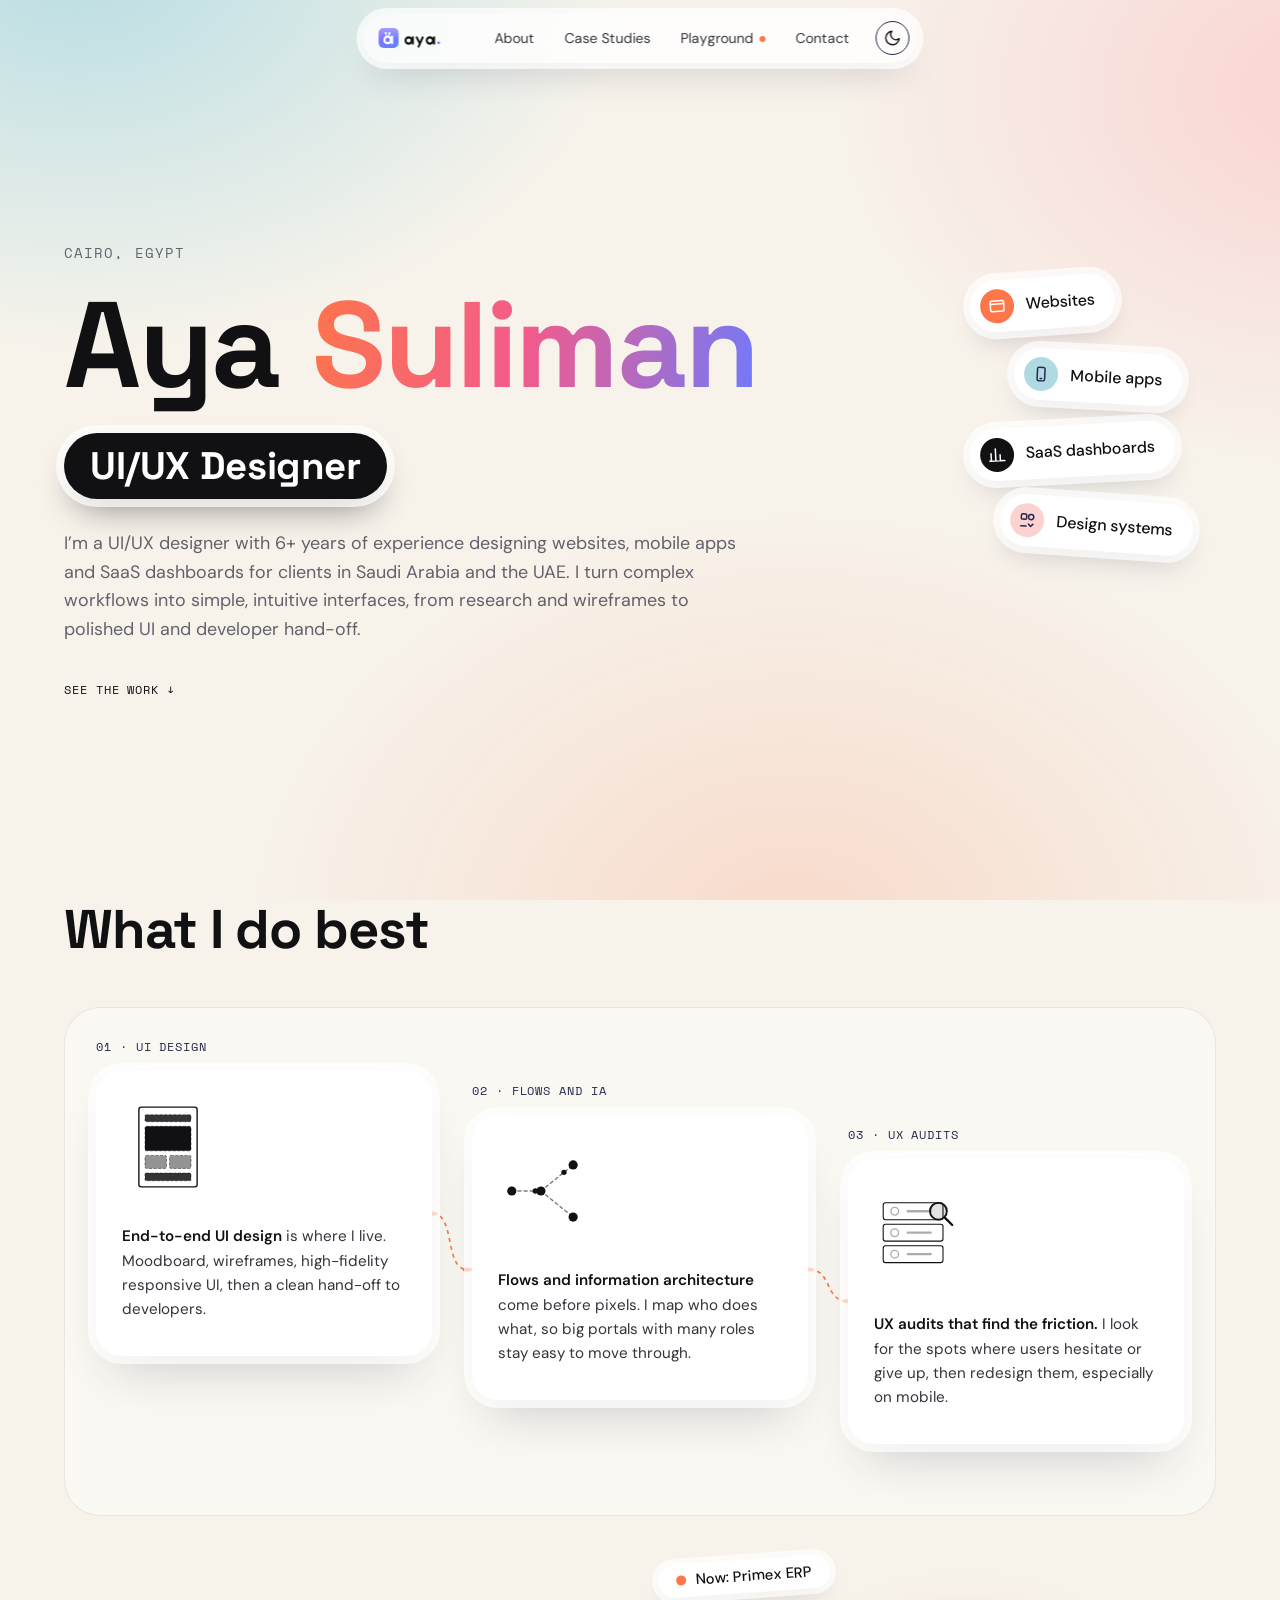
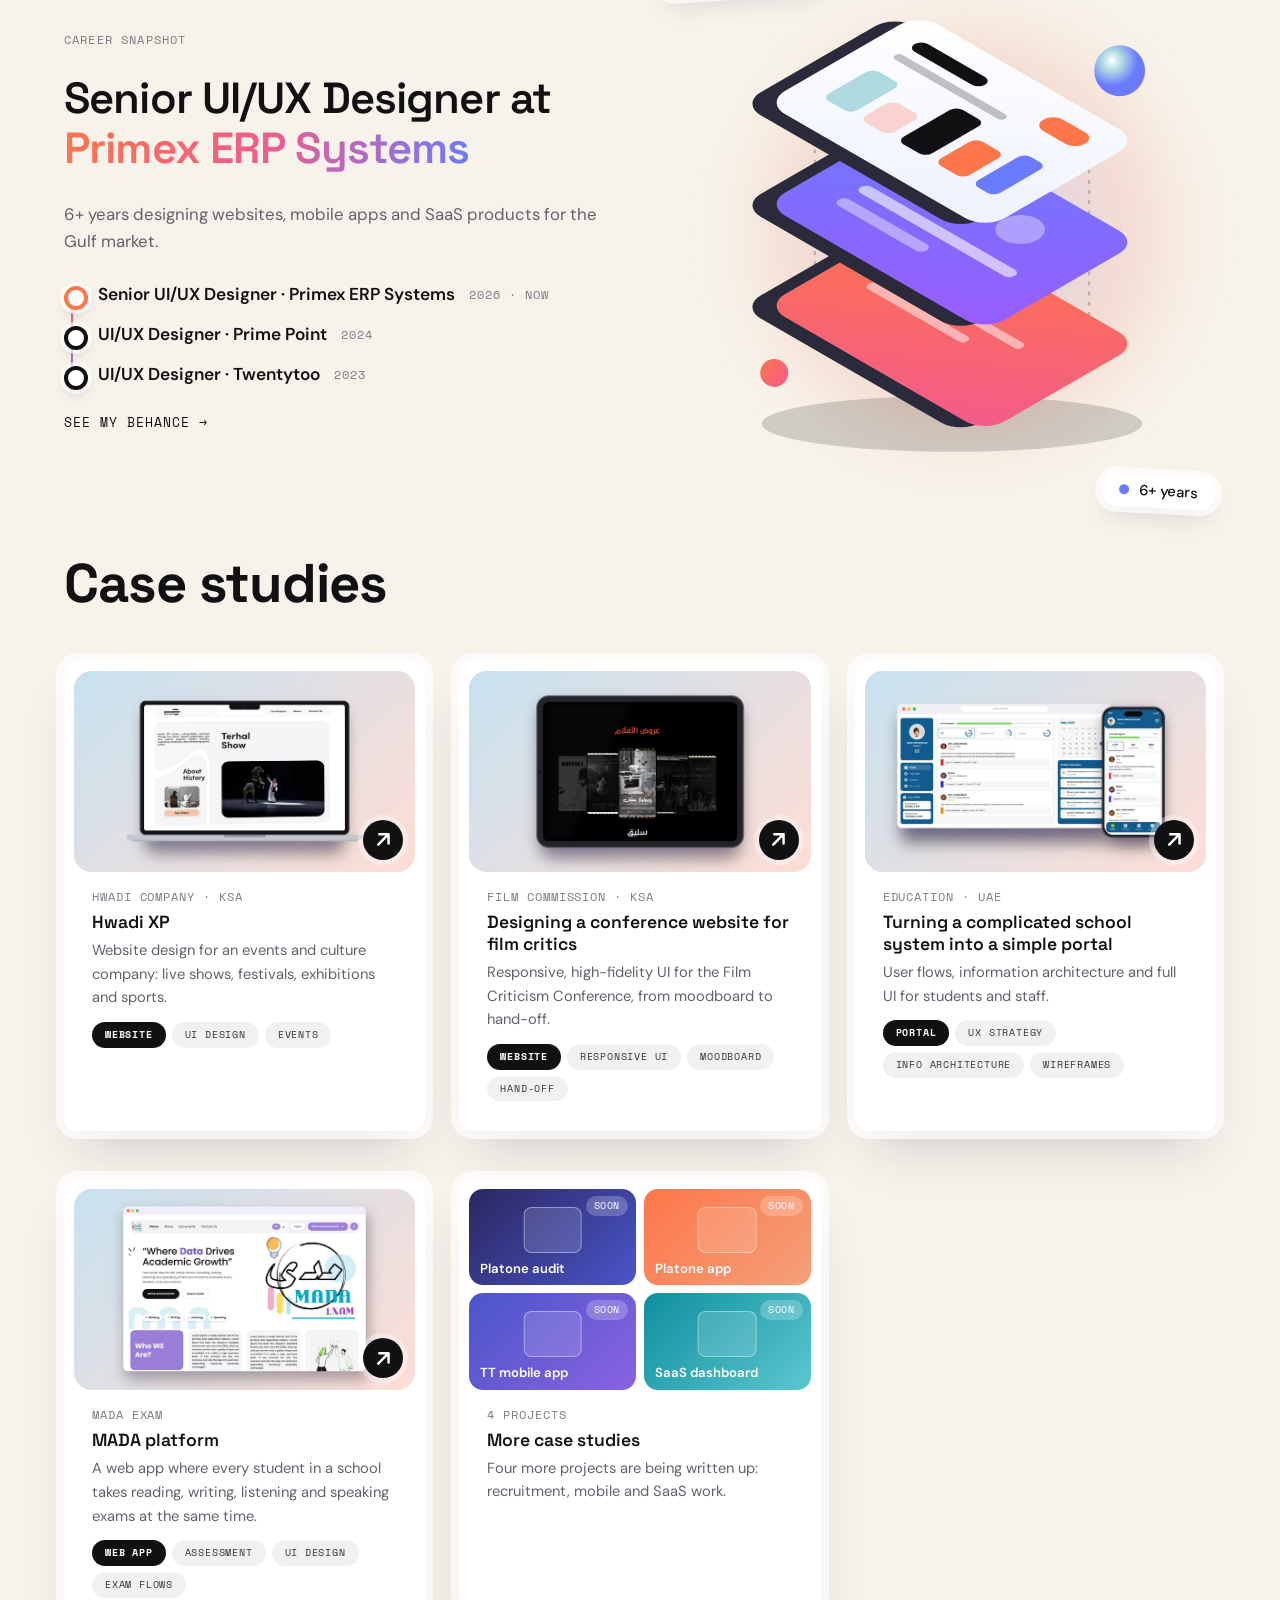
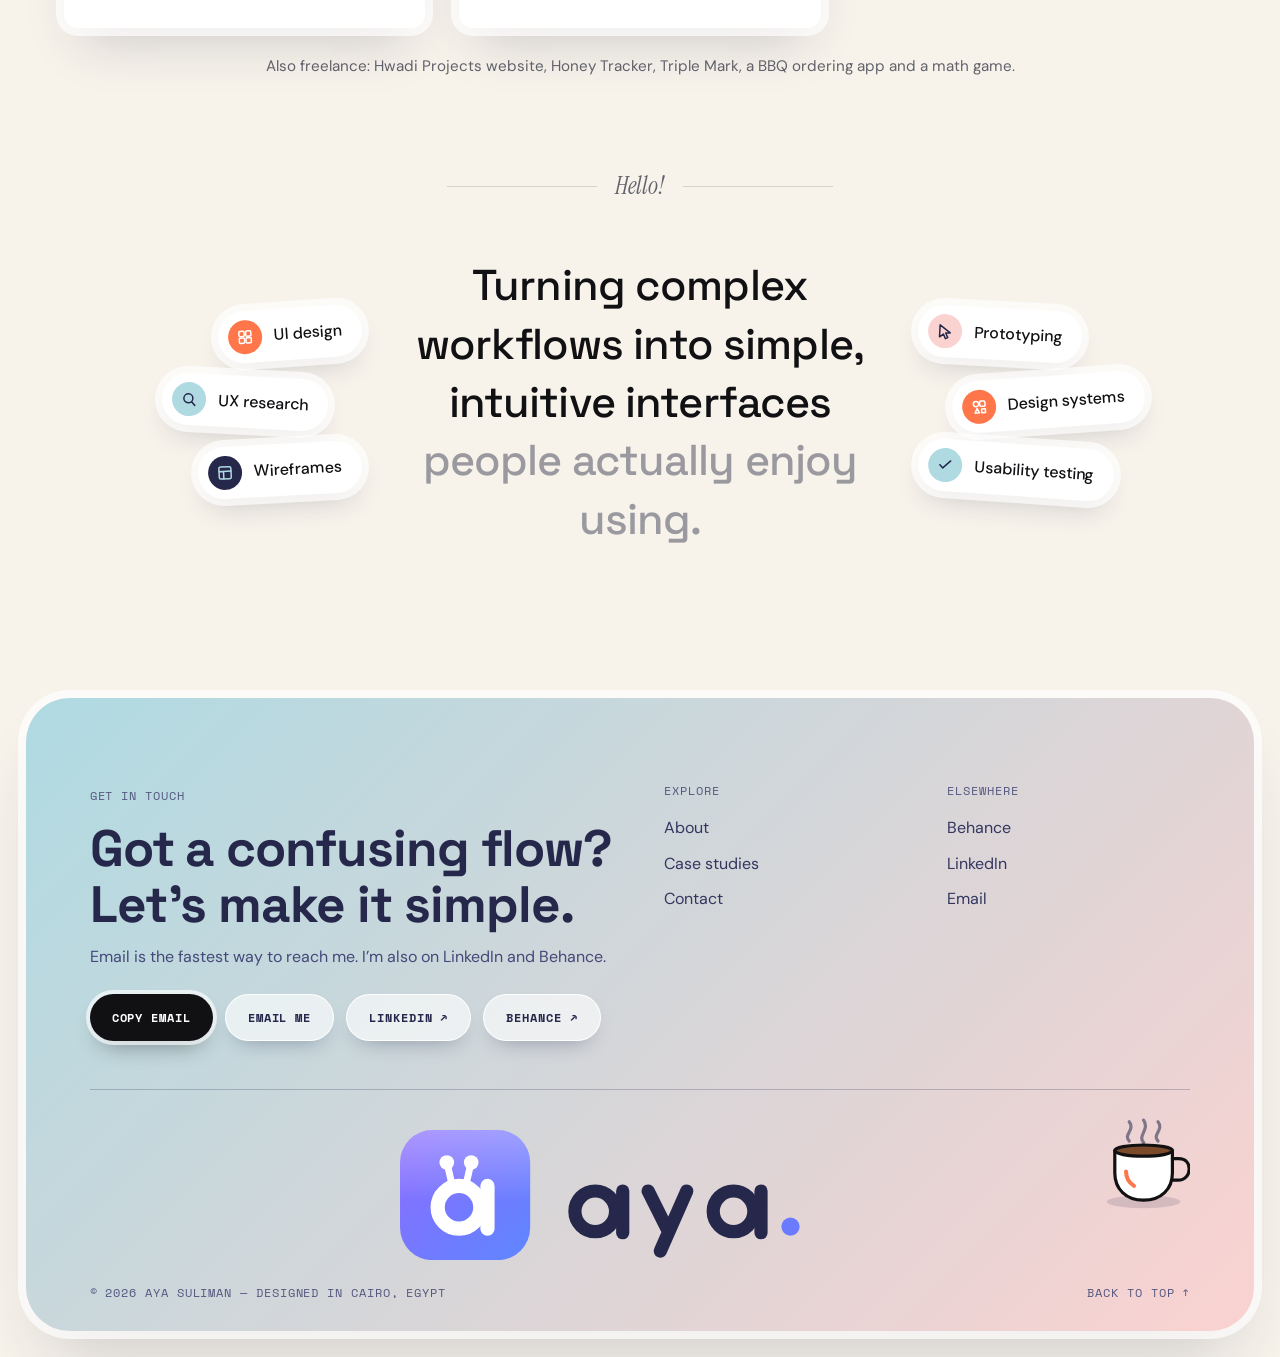
==== commit e0fd5e0f: "Playground: single-screen portfolio town with walking character Co-Authored-By: Claude Sonnet 5.5 <n" ====
--- a/index.html
+++ b/index.html
@@ -964,6 +964,11 @@
 .pg-u small{font:400 .7rem/1.3 'Poppins',system-ui,sans-serif}
 .pg-u.on{background:linear-gradient(135deg,#C8E2F0,#FFDED6);color:#111114;cursor:pointer}
 .pg-u.on:hover{transform:translateY(-2px)}
+.pg-hint{position:absolute;left:50%;bottom:22px;transform:translateX(-50%);background:rgba(255,255,255,.9);-webkit-backdrop-filter:blur(10px);backdrop-filter:blur(10px);color:#111114;border-radius:999px;padding:11px 18px;font:600 .82rem/1 'Poppins',system-ui,sans-serif;box-shadow:0 10px 26px rgba(60,50,140,.2);white-space:nowrap;pointer-events:none}
+.pg-pad .pg-act{width:92px;background:#FE7649;color:#fff;visibility:hidden}
+.pg-pad .pg-act.on{visibility:visible}
+.pg-pad button:not(.pg-j):not(.pg-act){width:64px}
+@media (hover:none),(max-width:820px){.pg-hint{display:none}}
 .pg-pad{display:none;position:absolute;left:14px;right:14px;bottom:16px;align-items:flex-end;gap:10px;pointer-events:none}
 .pg-sp{flex:1}
 .pg-pad button{pointer-events:auto;width:84px;height:62px;border-radius:999px;border:0;background:rgba(255,255,255,.9);color:#111114;font:700 .9rem 'Poppins',system-ui,sans-serif;box-shadow:0 10px 24px rgba(60,50,140,.22);touch-action:none}
@@ -1398,26 +1403,13 @@
 set('B');
 })();
 </script>
-<section id="playground" class="pg" hidden aria-label="Design Runner game">
+<section id="playground" class="pg" hidden aria-label="Portfolio town">
   <canvas id="pgCanvas" aria-hidden="true"></canvas>
-  <div class="pg-hud"><span class="pg-chip" id="pgScore">0 m</span><span class="pg-chip" id="pgTools">&#9670; 0</span><span class="pg-chip pg-heart" id="pgHearts">&#9829;&#9829;&#9829;</span><span class="pg-chip pg-dim" id="pgBest">Best 0 m</span></div>
+  <div class="pg-hud"><span class="pg-chip">Playground</span><span class="pg-chip" id="pgVis">Visited 0/4</span></div>
   <button class="pg-exit" id="pgExit" type="button">&larr; <span>Back to portfolio</span></button>
+  <div class="pg-hint" id="pgHint"></div>
   <div class="pg-toast" id="pgToast" role="status" aria-live="polite"></div>
-  <div class="pg-panel" id="pgStart">
-    <div class="pg-kick">Playground</div>
-    <h2>Design Runner</h2>
-    <p>Run through the design process. Collect tools, dodge bugs and bad UX, and unlock my case studies as you go.</p>
-    <ul class="pg-how"><li><b>Space / Tap</b> jump (twice for a double jump)</li><li><b>&darr; / Swipe down</b> duck</li><li><b>Coffee</b> gives a shield</li></ul>
-    <button class="pg-btn" id="pgPlay" type="button">Play</button>
-  </div>
-  <div class="pg-panel" id="pgOver" hidden>
-    <div class="pg-kick" id="pgOverKick">Run over</div>
-    <h2 id="pgOverTitle">0 m</h2>
-    <p id="pgOverSub"></p>
-    <div class="pg-unl" id="pgUnl"></div>
-    <div class="pg-row"><button class="pg-btn" id="pgAgain" type="button">Play again</button><a class="pg-btn pg-ghost" href="mailto:ayasuliman201020@gmail.com">Say hi</a></div>
-  </div>
-  <div class="pg-pad" aria-hidden="true"><button type="button" id="pgD">Duck</button><span class="pg-sp"></span><button type="button" id="pgJ" class="pg-j">Jump</button></div>
+  <div class="pg-pad" aria-hidden="true"><button type="button" id="pgL">&larr;</button><button type="button" id="pgR">&rarr;</button><span class="pg-sp"></span><button type="button" id="pgOpen" class="pg-act">Open</button><button type="button" id="pgJ" class="pg-j">Jump</button></div>
 </section>
 <div class="glasses" id="glasses" aria-hidden="true"><svg viewBox="0 0 64 34" fill="none"><path d="M2 12 8 6M62 12 56 6" stroke="#111114" stroke-width="3.2" stroke-linecap="round"/><circle cx="17" cy="19" r="12" fill="#fff" stroke="#111114" stroke-width="3.2"/><circle cx="47" cy="19" r="12" fill="#fff" stroke="#111114" stroke-width="3.2"/><path d="M29 17c2-3 4-3 6 0" stroke="#111114" stroke-width="3.2" stroke-linecap="round"/><g id="gpup" fill="#111114"><circle cx="17" cy="19" r="4.6"/><circle cx="47" cy="19" r="4.6"/></g><path d="M9 14c2-3 5-4 8-4" stroke="#FE7649" stroke-width="2" stroke-linecap="round" opacity=".8"/></svg></div>
 <script>
@@ -1443,197 +1435,201 @@
 var cv=document.getElementById('pgCanvas'),ctx=cv.getContext('2d');
 var link=document.getElementById('pgLink'),dlg=document.getElementById('csModal');
 var $=function(i){return document.getElementById(i)};
-var elScore=$('pgScore'),elTools=$('pgTools'),elHearts=$('pgHearts'),elBest=$('pgBest'),toast=$('pgToast'),startP=$('pgStart'),overP=$('pgOver');
-var H=600,W=900,sc=1,G=480,PX=110,state='start',raf=0,last=0,toastT=0,best=0;
-try{best=+localStorage.getItem('pgBest')||0}catch(e){}
-elBest.textContent='Best '+best+' m';
-var PROJ=[{n:'Hwadi XP',slug:'hwadi-xp',m:150},{n:'Film Critics Conference',slug:'film-criticism-conference',m:400},{n:'Schools Portal',slug:'schools-portal',m:800},{n:'MADA platform',slug:'mada-exam',m:1300}];
-var TOOLC=[['#FF8A5C','#FE5B3A'],['#9A86FF','#6B52F0'],['#3CC8DC','#0F9DB5'],['#FFD25E','#F4A921'],['#5AD6A0','#22A877'],['#F78FC0','#E0559C']];
-var S={},obs=[],toks=[],parts=[],floats=[],keys={},shake=0,tt=0,bgx=0;
-var P={py:0,vy:0,jumps:0,duck:0,inv:0,shield:0,t:0};
-var cards=[];for(var i=0;i<9;i++)cards.push({x:i*230+(i*71%120),y:50+(i*97%210),w:120+(i*43%70),h:80+(i*31%60),z:.12+(i%3)*.1});
-var blobs=[{x:.2,y:.3,r:260,c:'rgba(140,107,255,.28)',z:.03},{x:.75,y:.25,r:300,c:'rgba(254,118,73,.22)',z:.05},{x:.5,y:.75,r:240,c:'rgba(0,169,196,.2)',z:.04}];
-
-function size(){var r=pg.getBoundingClientRect(),dpr=Math.min(2.5,window.devicePixelRatio||1);cv.width=Math.round(r.width*dpr);cv.height=Math.round(r.height*dpr);sc=cv.height/H;W=cv.width/sc;G=H-118;PX=Math.max(64,Math.min(130,W*.2))}
-function say(t,ms){toast.textContent=t;toast.classList.add('on');clearTimeout(toastT);toastT=setTimeout(function(){toast.classList.remove('on')},ms||1600)}
+var elVis=$('pgVis'),elHint=$('pgHint'),toast=$('pgToast'),bOpen=$('pgOpen');
+var H=720,W=1152,sc=1,G=600,WW=1300,cam=0,raf=0,last=0,tt=0,toastT=0,tgt=null,pend=null,keys={},parts=[];
+var SP=[
+ {n:'Hwadi XP',tag:'Case study',slug:'hwadi-xp',x:190,w:150,h:250,c:['#B6A8FF','#6C54E8'],L:'H'},
+ {n:'Film Critics Conference',tag:'Case study',slug:'film-criticism-conference',x:430,w:190,h:190,lo:110,c:['#FFB08A','#FE5B3A'],L:'F'},
+ {n:'Schools Portal',tag:'Case study',slug:'schools-portal',x:670,w:170,h:215,c:['#5ADBE8','#0F9DB5'],L:'S'},
+ {n:'MADA platform',tag:'Case study',slug:'mada-exam',x:910,w:160,h:285,c:['#4B4880','#23214A'],L:'M'},
+ {n:'More coming soon',tag:'Soon',soon:1,x:1100,w:120,h:200,c:['#FFE08A','#F4A921'],L:'+'},
+ {n:'Say hi',tag:'Contact',mail:1,x:1235,w:90,h:130,c:['#FFD9CD','#FE7649'],L:'@'}
+];
+var seen={};try{seen=JSON.parse(localStorage.getItem('pgVisited')||'{}')||{}}catch(e){seen={}}
+var P={x:60,vx:0,py:0,vy:0,face:1,t:0};
+var cards=[];for(var i=0;i<9;i++)cards.push({x:i*190+(i*71%90),y:60+(i*97%170),w:110+(i*43%60),h:76+(i*31%50),z:.18+(i%3)*.1});
+var clouds=[];for(i=0;i<6;i++)clouds.push({x:i*260,y:70+(i*53%110),s:.7+(i%3)*.25});
+var sky=[];for(i=0;i<14;i++)sky.push({x:i*120+(i*37%60),w:50+(i*29%50),h:90+(i*61%140)});
+
+function size(){var r=pg.getBoundingClientRect(),dpr=Math.min(2.5,window.devicePixelRatio||1);cv.width=Math.round(r.width*dpr);cv.height=Math.round(r.height*dpr);sc=Math.max(cv.width/WW,cv.height/720);W=cv.width/sc;H=cv.height/sc;G=H-118}
+function say(t,ms){toast.textContent=t;toast.classList.add('on');clearTimeout(toastT);toastT=setTimeout(function(){toast.classList.remove('on')},ms||1800)}
 function rnd(a,b){return a+Math.random()*(b-a)}
-function reset(){S={dist:0,speed:330,tools:0,lives:3,next:520,tokT:200,coffeeT:2400,unl:0,score:0};obs=[];toks=[];parts=[];floats=[];P.py=0;P.vy=0;P.jumps=0;P.duck=0;P.inv=0;P.shield=0;hud()}
-function meters(){return Math.floor(S.dist/50)}
-function hud(){elScore.textContent=meters()+' m';elTools.textContent='◆ '+S.tools;var h='';for(var i=0;i<3;i++)h+=i<S.lives?'♥':'♡';elHearts.textContent=h}
-function play(){reset();state='play';startP.hidden=true;overP.hidden=true;last=performance.now();toast.classList.remove('on')}
-function over(){state='over';var m=meters();var nb=m>best;if(nb){best=m;try{localStorage.setItem('pgBest',m)}catch(e){}}elBest.textContent='Best '+best+' m';
- $('pgOverKick').textContent=nb?'New best!':'Run over';$('pgOverTitle').textContent=m+' m';$('pgOverSub').textContent=S.tools+' design tools collected. '+(S.unl?'You unlocked '+S.unl+' of 4 case studies, tap one to read it:':'Reach 150 m to unlock the first case study.');
- var h='';PROJ.forEach(function(p,i){var on=m>=p.m||i<S.unl;h+='<button type="button" class="pg-u'+(on?' on':'')+'" data-slug="'+(on?p.slug:'')+'"><b>'+p.n+'</b><small>'+(on?'Open case study':'Locked at '+p.m+' m')+'</small></button>'});$('pgUnl').innerHTML=h;
- setTimeout(function(){if(state==='over')overP.hidden=false},700)}
-function jump(){if(state!=='play'){if(state==='start')play();return}
- if(P.py<=1&&P.jumps===0){P.vy=-840;P.jumps=1;puff(PX,G,6)}else if(P.jumps<2){P.vy=-740;P.jumps=2;puff(PX,G-P.py,8,'#fff')}}
-function puff(x,y,n,c){for(var i=0;i<n;i++)parts.push({x:x,y:y,vx:rnd(-90,90),vy:rnd(-120,-10),l:.5,m:.5,c:c||'rgba(255,255,255,.9)',r:rnd(3,7)})}
-function burst(x,y,col,n){for(var i=0;i<n;i++)parts.push({x:x,y:y,vx:rnd(-260,260),vy:rnd(-300,60),l:.7,m:.7,c:col,r:rnd(3,6)})}
-
-// ---------- spawning
-function spawnObs(){
- var types=['bug','tap','popup','flyer'];var m=meters();var t=types[(Math.random()*(m<60?3:4))|0];var x=W+80,o={t:t,x:x,ph:Math.random()*6};
- if(t==='bug'){o.w=46;o.h=36;o.y=G-36}
- if(t==='tap'){o.w=36;o.h=24;o.y=G-24}
- if(t==='popup'){o.w=68;o.h=96;o.y=G-96}
- if(t==='flyer'){o.w=128;o.h=46;o.y=G-110}
- obs.push(o);
- if(t==='flyer'){for(var i=0;i<3;i++)toks.push({x:x+20+i*44,y:G-26,k:(Math.random()*6)|0,ph:i})}
- else{for(var j=0;j<4;j++){var a=j/3;toks.push({x:x-44+j*(o.w+88)/3,y:G-34-Math.sin(a*Math.PI)*130,k:(Math.random()*6)|0,ph:j})}}
-}
-function spawnRow(){var y=Math.random()<.5?G-34:G-130,n=3+((Math.random()*3)|0),k=(Math.random()*6)|0;for(var i=0;i<n;i++)toks.push({x:W+60+i*46,y:y-(y<G-100?Math.sin(i/(n-1)*Math.PI)*24:0),k:k,ph:i})}
-
-// ---------- update
+function nVis(){var n=0;SP.forEach(function(s){if(s.slug&&seen[s.slug])n++});return n}
+function hud(){elVis.textContent='Visited '+nVis()+'/4'}
+function near(){for(var i=0;i<SP.length;i++){if(Math.abs(P.x-SP[i].x)<SP[i].w/2+6)return SP[i]}return null}
+function act(s){if(!s)return;
+ if(s.soon){say('More projects are on the way. Stay tuned!');return}
+ if(s.mail){location.href='mailto:ayasuliman201020@gmail.com';return}
+ var c=document.querySelector('#work .case[data-slug="'+s.slug+'"]');
+ if(!seen[s.slug]){seen[s.slug]=1;try{localStorage.setItem('pgVisited',JSON.stringify(seen))}catch(e){}hud();burst(s.x,G-s.h-60,'#22A877',14);if(nVis()===4)say('You explored every project. Thanks for visiting!',3200)}
+ if(c)c.click()}
+function walkTo(x,s){tgt=Math.max(30,Math.min(WW-30,x));pend=s||null}
+function burst(x,y,col,n){for(var i=0;i<n;i++)parts.push({x:x,y:y,vx:rnd(-160,160),vy:rnd(-220,20),l:.8,m:.8,c:col,r:rnd(3,6)})}
+function jump(){if(P.py<=1){P.vy=-640;for(var i=0;i<6;i++)parts.push({x:P.x,y:G,vx:rnd(-70,70),vy:rnd(-90,-10),l:.45,m:.45,c:'rgba(255,255,255,.9)',r:rnd(3,6)})}}
+
 function update(dt){
- tt+=dt;bgx+=dt*(state==='play'?S.speed:90);
+ tt+=dt;
+ var dir=((keys.ArrowRight||keys.d||keys.D||keys.R)?1:0)-((keys.ArrowLeft||keys.a||keys.A||keys.L)?1:0);
+ if(dir){tgt=null;pend=null}else if(tgt!=null){var d=tgt-P.x;if(Math.abs(d)<5){tgt=null;if(pend){var q=pend;pend=null;act(q)}}else dir=d>0?1:-1}
+ P.vx+=(dir*270-P.vx)*Math.min(1,dt*9);P.x=Math.max(30,Math.min(WW-30,P.x+P.vx*dt));
+ if(Math.abs(P.vx)>8)P.face=P.vx>0?1:-1;
+ P.vy+=1900*dt;P.py-=P.vy*dt;if(P.py<=0){P.py=0;P.vy=0}
+ P.t+=dt*(Math.abs(P.vx)/270);
+ var tc=Math.max(0,Math.min(WW-W,P.x-W/2));cam+=(tc-cam)*Math.min(1,dt*5);
  for(var m=parts.length-1;m>=0;m--){var a=parts[m];a.x+=a.vx*dt;a.y+=a.vy*dt;a.vy+=500*dt;a.l-=dt;if(a.l<=0)parts.splice(m,1)}
- for(var f=floats.length-1;f>=0;f--){floats[f].y-=40*dt;floats[f].l-=dt;if(floats[f].l<=0)floats.splice(f,1)}
- shake=Math.max(0,shake-dt*3);
- if(state!=='play'){P.t+=dt*6;return}
- var mt=meters();S.speed=330+Math.min(400,mt*.55);var d=S.speed*dt;S.dist+=d;P.t+=dt;
- P.duck=(keys.ArrowDown||keys.s||keys.S||keys.dk)&&P.py<=1?1:0;
- P.vy+=(P.duck&&P.py>1?3400:2300)*dt;P.py-=P.vy*dt;if(P.py<=0){P.py=0;P.vy=0;P.jumps=0}
- P.inv=Math.max(0,P.inv-dt);P.shield=Math.max(0,P.shield-dt);
- S.next-=d;if(S.next<=0){spawnObs();S.next=rnd(.9,1.35)*S.speed+260}
- S.tokT-=d;if(S.tokT<=0){spawnRow();S.tokT=rnd(900,1500)}
- S.coffeeT-=d;if(S.coffeeT<=0){toks.push({x:W+60,y:G-42,k:-1,ph:0});S.coffeeT=rnd(3600,5200)}
- obs.forEach(function(o){o.x-=d});toks.forEach(function(k){k.x-=d});
- obs=obs.filter(function(o){return o.x>-160});toks=toks.filter(function(k){return k.x>-60});
- // player box
- var ph=P.duck?40:72,bx=PX-15,bw=30,by=G-P.py-ph,bb=G-P.py-4;
- for(var k=toks.length-1;k>=0;k--){var tk=toks[k];if(Math.abs(tk.x-PX)<30&&tk.y>by-18&&tk.y<bb+18){
-   if(tk.k<0){P.shield=6;say('Coffee boost! Shield on for 6s',1400);burst(tk.x,tk.y,'#C98A5B',14)}
-   else{S.tools++;S.score+=25;floats.push({x:tk.x,y:tk.y-20,t:'+25',l:.8,c:TOOLC[tk.k][1]});burst(tk.x,tk.y,TOOLC[tk.k][0],10)}
-   toks.splice(k,1);hud()}}
- if(P.inv<=0){for(var i=0;i<obs.length;i++){var o=obs[i],pad=7;
-   if(bx+bw>o.x+pad&&bx<o.x+o.w-pad&&bb>o.y+pad&&by<o.y+o.h-pad){
-     if(P.shield>0){P.shield=0;P.inv=.8;burst(o.x+o.w/2,o.y+o.h/2,'#fff',16);obs.splice(i,1);say('Shield absorbed it!',1100);break}
-     S.lives--;P.inv=1.5;shake=1;burst(PX,G-P.py-30,'#FF5B3A',16);hud();obs.splice(i,1);
-     if(S.lives<=0){over()}break}}}
- // unlocks
- while(S.unl<PROJ.length&&mt>=PROJ[S.unl].m){say('Unlocked: '+PROJ[S.unl].n+' → finish your run to open it',2600);S.unl++}
- hud();
-}
-
-// ---------- drawing helpers
+ if(Math.abs(P.vx)>120&&P.py<2&&Math.random()<.25)parts.push({x:P.x-P.face*8,y:G,vx:-P.face*20,vy:-30,l:.35,m:.35,c:'rgba(255,255,255,.8)',r:3});
+ var n=near();
+ if(n){elHint.textContent=n.soon?'Coming soon':n.mail?'Press E to say hi':'Press E to open '+n.n;bOpen.textContent=n.mail?'Say hi':n.soon?'Soon':'Open';bOpen.classList.add('on')}
+ else{elHint.textContent='← → walk  ·  Space jump  ·  E open  ·  or click a project';bOpen.classList.remove('on')}
+}
+
+// ---------- helpers
 function rr(x,y,w,h,r){ctx.beginPath();ctx.moveTo(x+r,y);ctx.arcTo(x+w,y,x+w,y+h,r);ctx.arcTo(x+w,y+h,x,y+h,r);ctx.arcTo(x,y+h,x,y,r);ctx.arcTo(x,y,x+w,y,r);ctx.closePath()}
 function lg(x0,y0,x1,y1,a,b){var g=ctx.createLinearGradient(x0,y0,x1,y1);g.addColorStop(0,a);g.addColorStop(1,b);return g}
 function ell(x,y,rx,ry,col){ctx.fillStyle=col;ctx.beginPath();ctx.ellipse(x,y,rx,ry,0,0,6.2832);ctx.fill()}
-
-function drawBG(){
- ctx.fillStyle=(function(){var g=ctx.createLinearGradient(0,0,0,H);g.addColorStop(0,'#C9E3F2');g.addColorStop(.6,'#F3E4EA');g.addColorStop(1,'#FFD9CD');return g})();ctx.fillRect(0,0,W,H);
- blobs.forEach(function(b){var x=((b.x*W-bgx*b.z)%(W+500)+W+500)%(W+500)-250,g=ctx.createRadialGradient(x,b.y*H,0,x,b.y*H,b.r);g.addColorStop(0,b.c);g.addColorStop(1,'rgba(255,255,255,0)');ctx.fillStyle=g;ctx.fillRect(x-b.r,b.y*H-b.r,b.r*2,b.r*2)});
- cards.forEach(function(c){var span=W+420,x=((c.x-bgx*c.z)%span+span)%span-200,y=c.y+Math.sin(tt*.6+c.x)*6;
-  ctx.globalAlpha=.34+c.z;ctx.fillStyle='#fff';rr(x,y,c.w,c.h,16);ctx.shadowColor='rgba(60,50,140,.18)';ctx.shadowBlur=24;ctx.shadowOffsetY=10;ctx.fill();ctx.shadowColor='transparent';
-  ctx.fillStyle='rgba(120,100,230,.35)';rr(x+14,y+14,c.w*.4,9,4);ctx.fill();ctx.fillStyle='rgba(30,30,70,.12)';rr(x+14,y+32,c.w-28,7,3);ctx.fill();rr(x+14,y+46,c.w*.6,7,3);ctx.fill();ctx.fillStyle='rgba(254,118,73,.45)';rr(x+14,y+c.h-26,38,14,7);ctx.fill();ctx.globalAlpha=1});
- // ground slab
- var g=lg(0,G,0,H,'#33305C','#1B1A33');ctx.fillStyle=g;ctx.fillRect(0,G,W,H-G);
- ctx.fillStyle=lg(0,G-2,0,G+14,'#FFFFFF','#E9E6FA');ctx.fillRect(0,G-2,W,14);ctx.fillStyle='rgba(255,255,255,.35)';ctx.fillRect(0,G+12,W,2);
- ctx.fillStyle='rgba(255,255,255,.22)';var off=bgx%80;for(var x=-off;x<W;x+=80){rr(x,G+54,44,5,2.5);ctx.fill()}
- ctx.fillStyle='rgba(140,107,255,.18)';for(var y2=0;y2<3;y2++){var off2=(bgx*.6+y2*40)%120;for(var x2=-off2;x2<W;x2+=120){ell(x2+30,G+84+y2*8,3,3,'rgba(255,255,255,.12)')}}
-}
-function drawTool(k,x,y,s,t){var c=TOOLC[k],bob=Math.sin(t*3+x*.02)*4,sz=38;ctx.save();
- ell(x,G-4,13,4,'rgba(30,20,80,.18)');
- ctx.translate(x,y+bob);ctx.rotate(Math.sin(t*2+x)*.1);
- ctx.shadowColor='rgba(60,40,150,.35)';ctx.shadowBlur=14;ctx.shadowOffsetY=6;ctx.fillStyle=lg(-sz/2,-sz/2,sz/2,sz/2,c[0],c[1]);rr(-sz/2,-sz/2,sz,sz,12);ctx.fill();ctx.shadowColor='transparent';
- ctx.fillStyle='rgba(255,255,255,.28)';rr(-sz/2+3,-sz/2+3,sz-6,sz/2-4,9);ctx.fill();
- ctx.strokeStyle='#fff';ctx.fillStyle='#fff';ctx.lineWidth=3;ctx.lineCap='round';ctx.lineJoin='round';
- if(k===0){ctx.beginPath();ctx.moveTo(-8,9);ctx.lineTo(7,-6);ctx.stroke();ctx.beginPath();ctx.moveTo(-9,10);ctx.lineTo(-7,4);ctx.lineTo(-3,8);ctx.closePath();ctx.fill();ctx.beginPath();ctx.moveTo(6,-8);ctx.lineTo(10,-4);ctx.stroke()}
- if(k===1){ctx.beginPath();ctx.arc(0,0,10,0,6.28);ctx.stroke();[[-4,-3],[3,-5],[5,2]].forEach(function(p){ctx.beginPath();ctx.arc(p[0],p[1],1.8,0,6.28);ctx.fill()})}
- if(k===2){ctx.beginPath();ctx.moveTo(-6,-9);ctx.lineTo(-6,8);ctx.lineTo(-2,4);ctx.lineTo(2,10);ctx.lineTo(5,8);ctx.lineTo(1,2);ctx.lineTo(7,2);ctx.closePath();ctx.fill()}
- if(k===3){for(var i=0;i<3;i++){ctx.globalAlpha=1-i*.28;ctx.beginPath();ctx.moveTo(0,-9+i*6);ctx.lineTo(10,-4+i*6);ctx.lineTo(0,1+i*6);ctx.lineTo(-10,-4+i*6);ctx.closePath();ctx.stroke()}ctx.globalAlpha=1}
- if(k===4){ctx.font='800 17px Inter,system-ui,sans-serif';ctx.textAlign='center';ctx.textBaseline='middle';ctx.fillText('Aa',0,1)}
- if(k===5){ctx.beginPath();ctx.moveTo(-8,-4);ctx.lineTo(-8,8);ctx.lineTo(4,8);ctx.stroke();ctx.beginPath();ctx.moveTo(-4,-8);ctx.lineTo(8,-8);ctx.lineTo(8,4);ctx.stroke()}
+function F(w,s){return w+' '+s+'px Poppins,Inter,system-ui,sans-serif'}
+function body(s,r){ctx.save();ctx.shadowColor='rgba(50,40,130,.3)';ctx.shadowBlur=30;ctx.shadowOffsetY=16;ctx.fillStyle=lg(0,0,s.w,s.h,s.c[0],s.c[1]);rr(0,0,s.w,s.h,r||18);ctx.fill();ctx.restore();
+ ctx.fillStyle='rgba(255,255,255,.22)';rr(6,6,s.w-12,s.h*.32,14);ctx.fill();
+ ctx.fillStyle='rgba(20,15,60,.16)';ctx.fillRect(0,s.h-6,s.w,6)}
+function wins(x,y,cols,rows,ww,wh,gx,gy,col,lit){for(var r=0;r<rows;r++)for(var c=0;c<cols;c++){var on=lit&&((r*3+c*5+((tt*.4)|0))%7===0);ctx.fillStyle=on?'#FFE08A':col;rr(x+c*(ww+gx),y+r*(wh+gy),ww,wh,5);ctx.fill()}}
+function door(s,dw,dh,col){ctx.fillStyle=col||'#1d1b3a';rr(s.w/2-dw/2,s.h-dh,dw,dh,dw/2>14?14:8);ctx.fill();ctx.fillStyle='rgba(255,255,255,.25)';rr(s.w/2-dw/2+4,s.h-dh+5,dw/2-6,dh-10,5);ctx.fill()}
+function star(cx,cy,R,r,col){ctx.fillStyle=col;ctx.beginPath();for(var i=0;i<10;i++){var a=-Math.PI/2+i*Math.PI/5,rad=i%2?r:R;ctx.lineTo(cx+Math.cos(a)*rad,cy+Math.sin(a)*rad)}ctx.closePath();ctx.fill()}
+
+function drawSky(){
+ var g=ctx.createLinearGradient(0,0,0,H);g.addColorStop(0,'#C9E3F2');g.addColorStop(.62,'#F3E4EA');g.addColorStop(1,'#FFD9CD');ctx.fillStyle=g;ctx.fillRect(0,0,W,H);
+ var sg=ctx.createRadialGradient(W*.82,H*.22,0,W*.82,H*.22,230);sg.addColorStop(0,'rgba(255,236,190,.95)');sg.addColorStop(.35,'rgba(255,214,170,.45)');sg.addColorStop(1,'rgba(255,214,170,0)');ctx.fillStyle=sg;ctx.fillRect(0,0,W,H);
+ ctx.fillStyle='rgba(255,246,214,.95)';ctx.beginPath();ctx.arc(W*.82,H*.22,38,0,6.28);ctx.fill();
+ [[.15,.45,320,'rgba(140,107,255,.22)'],[.7,.5,360,'rgba(254,118,73,.16)'],[.45,.78,300,'rgba(0,169,196,.16)']].forEach(function(b,i){var x=b[0]*W-cam*.05,gg=ctx.createRadialGradient(x,b[1]*H,0,x,b[1]*H,b[2]);gg.addColorStop(0,b[3]);gg.addColorStop(1,'rgba(255,255,255,0)');ctx.fillStyle=gg;ctx.fillRect(x-b[2],b[1]*H-b[2],b[2]*2,b[2]*2)});
+ // far skyline
+ sky.forEach(function(b,i){var x=b.x-cam*.35-60;ctx.fillStyle=i%2?'rgba(150,130,220,.2)':'rgba(120,150,220,.18)';rr(x,G-b.h-30,b.w,b.h+30,10);ctx.fill()});
+ // clouds
+ clouds.forEach(function(c){var x=((c.x-tt*10-cam*.2)%(W+400)+W+400)%(W+400)-200;ctx.fillStyle='rgba(255,255,255,.8)';var s=c.s;ctx.beginPath();ctx.ellipse(x,c.y,46*s,16*s,0,0,6.28);ctx.ellipse(x-28*s,c.y+4,28*s,12*s,0,0,6.28);ctx.ellipse(x+32*s,c.y+5,30*s,12*s,0,0,6.28);ctx.fill()});
+ // floating UI cards
+ cards.forEach(function(c){var span=W+300,x=((c.x-cam*c.z)%span+span)%span-150,y=c.y+Math.sin(tt*.6+c.x)*6;
+  ctx.globalAlpha=.45;ctx.fillStyle='#fff';ctx.save();ctx.shadowColor='rgba(60,50,140,.18)';ctx.shadowBlur=24;ctx.shadowOffsetY=10;rr(x,y,c.w,c.h,16);ctx.fill();ctx.restore();
+  ctx.fillStyle='rgba(120,100,230,.35)';rr(x+14,y+14,c.w*.4,9,4);ctx.fill();ctx.fillStyle='rgba(30,30,70,.12)';rr(x+14,y+32,c.w-28,7,3);ctx.fill();rr(x+14,y+46,c.w*.6,7,3);ctx.fill();ctx.globalAlpha=1});
+}
+function drawGround(){
+ ctx.fillStyle=lg(0,G,0,H,'#33305C','#1B1A33');ctx.fillRect(cam-10,G,W+20,H-G+4);
+ ctx.fillStyle=lg(0,G-2,0,G+14,'#FFFFFF','#E9E6FA');ctx.fillRect(cam-10,G-2,W+20,14);
+ ctx.fillStyle='rgba(255,255,255,.22)';for(var x=0;x<=WW+80;x+=80){rr(x,G+56,44,5,2.5);ctx.fill()}
+ ctx.fillStyle='rgba(255,255,255,.1)';for(x=20;x<=WW;x+=120)ell(x,G+88,3,3,'rgba(255,255,255,.12)')
+}
+function lamp(x){ctx.save();ctx.translate(x,G);ctx.fillStyle='#2a2850';rr(-3,-120,6,120,3);ctx.fill();rr(-3,-120,24,6,3);ctx.fill();var g=ctx.createRadialGradient(18,-110,0,18,-110,36);g.addColorStop(0,'rgba(255,224,138,.75)');g.addColorStop(1,'rgba(255,224,138,0)');ctx.fillStyle=g;ctx.fillRect(-20,-150,80,80);ctx.fillStyle='#FFE08A';ctx.beginPath();ctx.arc(18,-108,6,0,6.28);ctx.fill();ctx.restore()}
+function bush(x,s){ctx.save();ctx.translate(x,G);ctx.fillStyle=lg(0,-40*s,0,0,'#7BD8A6','#38B07C');ctx.beginPath();ctx.arc(-16*s,-14*s,16*s,0,6.28);ctx.arc(2*s,-22*s,20*s,0,6.28);ctx.arc(20*s,-12*s,15*s,0,6.28);ctx.fill();ctx.restore()}
+
+// ---------- buildings
+function drawHwadi(s){body(s,20);
+ star(s.w/2,-24+Math.sin(tt*2)*3,17,7,'#FFD25E');ctx.globalAlpha=.4;star(s.w/2,-24+Math.sin(tt*2)*3,24,10,'#FFD25E');ctx.globalAlpha=1;
+ ctx.fillStyle='#fff';rr(s.w/2-34,28,68,34,12);ctx.fill();ctx.fillStyle='#6C54E8';ctx.font=F('800',20);ctx.textAlign='center';ctx.textBaseline='middle';ctx.fillText('XP',s.w/2-9,46);
+ ctx.fillStyle='#E9E4FF';rr(s.w/2+8,41,18,10,5);ctx.fill();ctx.fillStyle='#FE7649';rr(s.w/2+8,41,12+Math.sin(tt*1.5)*3+3,10,5);ctx.fill();
+ wins(24,84,3,2,26,26,14,16,'rgba(255,255,255,.55)',1);door(s,44,84)}
+function drawFilm(s){body(s,18);
+ ctx.fillStyle='#17152e';rr(10,22,s.w-20,40,12);ctx.fill();for(var i=0;i<9;i++){ctx.fillStyle=((i+((tt*3)|0))%2)?'#FFE08A':'#ff9a6a';ctx.beginPath();ctx.arc(22+i*(s.w-44)/8,27,3,0,6.28);ctx.arc(22+i*(s.w-44)/8,57,3,0,6.28);ctx.fill()}
+ ctx.fillStyle='#fff';ctx.font=F('800',19);ctx.textAlign='center';ctx.textBaseline='middle';ctx.fillText('FILM',s.w/2,43);
+ [[28,-2],[s.w-28,-2]].forEach(function(p){ctx.fillStyle='#23214A';ctx.beginPath();ctx.arc(p[0],-14,20,0,6.28);ctx.fill();ctx.fillStyle='#FFB08A';[0,1,2,3,4].forEach(function(k){var a=k*1.2566+tt;ctx.beginPath();ctx.arc(p[0]+Math.cos(a)*11,-14+Math.sin(a)*11,4,0,6.28);ctx.fill()})});
+ ctx.fillStyle='rgba(255,255,255,.9)';rr(22,72,46,70,8);ctx.fill();rr(s.w-68,72,46,70,8);ctx.fill();ctx.fillStyle='#FE7649';rr(29,80,32,26,5);ctx.fill();ctx.fillStyle='#6C54E8';rr(s.w-61,80,32,26,5);ctx.fill();ctx.fillStyle='rgba(30,30,70,.18)';rr(29,112,32,6,3);ctx.fill();rr(s.w-61,112,32,6,3);ctx.fill();
+ door(s,48,80)}
+function drawSchool(s){body(s,16);
+ ctx.fillStyle=lg(0,-34,0,10,'#7FE8F2','#17B3CC');ctx.beginPath();ctx.moveTo(-8,8);ctx.lineTo(s.w/2,-40);ctx.lineTo(s.w+8,8);ctx.closePath();ctx.fill();
+ ctx.fillStyle='#fff';ctx.beginPath();ctx.arc(s.w/2,-6,13,0,6.28);ctx.fill();ctx.strokeStyle='#23214A';ctx.lineWidth=2.4;ctx.lineCap='round';ctx.beginPath();ctx.moveTo(s.w/2,-6);ctx.lineTo(s.w/2,-14);ctx.moveTo(s.w/2,-6);ctx.lineTo(s.w/2+6*Math.cos(tt),-6+6*Math.sin(tt));ctx.stroke();
+ ctx.fillStyle='#23214A';ctx.fillRect(s.w/2-1.5,-74,3,36);var f=Math.sin(tt*4)*3;ctx.fillStyle='#FE7649';ctx.beginPath();ctx.moveTo(s.w/2+1.5,-74);ctx.quadraticCurveTo(s.w/2+14,-70+f,s.w/2+26,-72);ctx.lineTo(s.w/2+26,-58);ctx.quadraticCurveTo(s.w/2+14,-56-f,s.w/2+1.5,-60);ctx.fill();
+ ctx.fillStyle='#fff';rr(s.w/2-30,34,60,26,8);ctx.fill();ctx.fillStyle='#0F9DB5';ctx.font=F('700',12);ctx.textAlign='center';ctx.textBaseline='middle';ctx.fillText('SCHOOL',s.w/2,47);
+ wins(22,74,3,1,28,40,12,0,'rgba(255,255,255,.55)',1);ctx.fillStyle='#fff';rr(s.w/2-24,s.h-86,48,86,24);ctx.fill();ctx.fillStyle='#17152e';rr(s.w/2-20,s.h-82,40,82,20);ctx.fill();
+ ctx.fillStyle='rgba(255,255,255,.8)';rr(s.w/2-30,s.h,60,6,3);ctx.fill()}
+function drawMada(s){body(s,18);
+ ctx.fillStyle='#FFD25E';rr(14,16,s.w-28,28,10);ctx.fill();ctx.fillStyle='#23214A';ctx.font=F('800',16);ctx.textAlign='center';ctx.textBaseline='middle';ctx.fillText('MADA',s.w/2,31);
+ ctx.fillStyle='#F6F5FF';rr(16,58,s.w-32,112,12);ctx.fill();
+ for(var i=0;i<4;i++){var y=70+i*25,done=((tt*.8|0)%5)>i;ctx.fillStyle=done?'#22A877':'#D9D7EA';ctx.beginPath();ctx.arc(32,y+7,8,0,6.28);ctx.fill();if(done){ctx.strokeStyle='#fff';ctx.lineWidth=2.4;ctx.lineCap='round';ctx.lineJoin='round';ctx.beginPath();ctx.moveTo(28,y+7);ctx.lineTo(31,y+10);ctx.lineTo(37,y+3);ctx.stroke()}ctx.fillStyle='#CFCDE3';rr(46,y+3,s.w-76-(i%2)*18,8,4);ctx.fill()}
+ wins(22,176,3,1,28,16,12,0,'rgba(255,255,255,.35)',1);door(s,46,84,'#FFD25E')}
+function drawSoon(s){ctx.save();
+ ctx.fillStyle='rgba(255,224,138,.35)';rr(0,40,s.w,s.h-40,14);ctx.fill();ctx.setLineDash([8,6]);ctx.strokeStyle='#E49A12';ctx.lineWidth=2.5;rr(0,40,s.w,s.h-40,14);ctx.stroke();ctx.setLineDash([]);
+ ctx.strokeStyle='rgba(228,154,18,.6)';ctx.lineWidth=2;for(var i=1;i<4;i++){ctx.beginPath();ctx.moveTo(0,40+i*40);ctx.lineTo(s.w,40+i*40);ctx.stroke()}for(i=1;i<3;i++){ctx.beginPath();ctx.moveTo(i*s.w/3,40);ctx.lineTo(i*s.w/3,s.h);ctx.stroke()}
+ ctx.strokeStyle='#F4A921';ctx.lineWidth=7;ctx.lineCap='round';ctx.beginPath();ctx.moveTo(s.w+18,s.h);ctx.lineTo(s.w+18,-28);ctx.lineTo(-18,-28);ctx.stroke();
+ var sw=Math.sin(tt*1.5)*6;ctx.lineWidth=2.4;ctx.strokeStyle='#23214A';ctx.beginPath();ctx.moveTo(14+sw*.2,-28);ctx.lineTo(14+sw,20);ctx.stroke();ctx.fillStyle='#FE7649';rr(0+sw,20,28,20,4);ctx.fill();
+ ctx.fillStyle='#fff';rr(s.w/2-34,70,68,26,10);ctx.fill();ctx.fillStyle='#E49A12';ctx.font=F('800',13);ctx.textAlign='center';ctx.textBaseline='middle';ctx.fillText('SOON',s.w/2,83);
  ctx.restore()}
-function drawCoffee(x,y,t){var bob=Math.sin(t*3)*4;ctx.save();ell(x,G-4,16,4,'rgba(30,20,80,.2)');ctx.translate(x,y+bob);
- ctx.strokeStyle='rgba(120,110,150,.7)';ctx.lineWidth=3;ctx.lineCap='round';for(var i=0;i<3;i++){ctx.beginPath();var o=-8+i*8,w=Math.sin(t*4+i)*3;ctx.moveTo(o,-14);ctx.bezierCurveTo(o+w+5,-20,o-5+w,-26,o,-32);ctx.stroke()}
- ctx.shadowColor='rgba(60,40,20,.3)';ctx.shadowBlur=12;ctx.shadowOffsetY=6;ctx.fillStyle=lg(0,-12,0,18,'#fff','#E9E4F6');ctx.beginPath();ctx.moveTo(-17,-10);ctx.lineTo(17,-10);ctx.lineTo(13,12);ctx.quadraticCurveTo(0,20,-13,12);ctx.closePath();ctx.fill();ctx.shadowColor='transparent';
- ctx.strokeStyle='#fff';ctx.lineWidth=4;ctx.beginPath();ctx.arc(19,0,7,-1.2,1.2);ctx.stroke();ctx.fillStyle=lg(0,-12,0,-6,'#9A5E38','#6A3A1E');ctx.beginPath();ctx.ellipse(0,-10,17,4,0,0,6.28);ctx.fill();
- ctx.strokeStyle='#FE7649';ctx.lineWidth=3;ctx.beginPath();ctx.moveTo(-8,0);ctx.quadraticCurveTo(-8,8,-3,10);ctx.stroke();ctx.restore()}
-function drawBug(o,t){var cx=o.x+o.w/2,cy=o.y+o.h/2,w=Math.sin(t*10+o.ph);ctx.save();ell(cx,G-3,24,5,'rgba(30,20,80,.2)');ctx.translate(cx,cy);
- ctx.strokeStyle='#7A1D12';ctx.lineWidth=3;ctx.lineCap='round';for(var i=-1;i<=1;i++){ctx.beginPath();ctx.moveTo(i*9,10);ctx.lineTo(i*13-4+w*3*i,19);ctx.stroke();ctx.beginPath();ctx.moveTo(i*9,10);ctx.lineTo(i*13+10-w*3*i,19);ctx.stroke()}
- ctx.beginPath();ctx.moveTo(-6,-14);ctx.lineTo(-11,-23+w*2);ctx.moveTo(6,-14);ctx.lineTo(11,-23-w*2);ctx.stroke();
- ctx.shadowColor='rgba(180,30,10,.4)';ctx.shadowBlur=14;ctx.shadowOffsetY=6;ctx.fillStyle=lg(-20,-18,20,18,'#FF8A5C','#E5321F');ctx.beginPath();ctx.ellipse(0,0,22,17,0,0,6.28);ctx.fill();ctx.shadowColor='transparent';
- ctx.fillStyle='rgba(255,255,255,.3)';ctx.beginPath();ctx.ellipse(-4,-8,12,5,-.2,0,6.28);ctx.fill();ctx.fillStyle='rgba(122,29,18,.55)';[[-9,2],[2,6],[10,0]].forEach(function(p){ctx.beginPath();ctx.arc(p[0],p[1],3,0,6.28);ctx.fill()});
- ctx.fillStyle='#fff';ctx.beginPath();ctx.arc(-6,-3,5.5,0,6.28);ctx.arc(7,-3,5.5,0,6.28);ctx.fill();ctx.fillStyle='#111';ctx.beginPath();ctx.arc(-4.5,-2,2.6,0,6.28);ctx.arc(8.5,-2,2.6,0,6.28);ctx.fill();
- ctx.strokeStyle='#7A1D12';ctx.lineWidth=2.6;ctx.beginPath();ctx.moveTo(-11,-10);ctx.lineTo(-2,-7);ctx.moveTo(13,-10);ctx.lineTo(4,-7);ctx.stroke();ctx.restore()}
-function drawTap(o,t){var x=o.x,y=o.y;ctx.save();ell(x+o.w/2,G-3,20,4,'rgba(30,20,80,.2)');
- ctx.shadowColor='rgba(60,40,150,.25)';ctx.shadowBlur=10;ctx.shadowOffsetY=5;ctx.fillStyle=lg(x,y,x,y+o.h,'#fff','#DCD9EE');rr(x,y,o.w,o.h,8);ctx.fill();ctx.shadowColor='transparent';
- ctx.strokeStyle='#FF3B3B';ctx.lineWidth=2;ctx.setLineDash([5,4]);rr(x-5,y-5,o.w+10,o.h+10,12);ctx.stroke();ctx.setLineDash([]);
- ctx.fillStyle='#9a9db0';ctx.font='700 11px Inter,system-ui,sans-serif';ctx.textAlign='center';ctx.textBaseline='middle';ctx.fillText('ok',x+o.w/2,y+o.h/2+1);
- ctx.fillStyle='#FF3B3B';ctx.font='700 10px Inter,system-ui,sans-serif';ctx.fillText('18px?!',x+o.w/2,y-14+Math.sin(t*5)*2);ctx.restore()}
-function drawPopup(o,t){var x=o.x,y=o.y;ctx.save();ell(x+o.w/2,G-3,32,5,'rgba(30,20,80,.2)');ctx.translate(x+o.w/2,y+o.h);ctx.rotate(Math.sin(t*3+o.ph)*.05);ctx.translate(-o.w/2,-o.h);
- ctx.shadowColor='rgba(60,40,150,.3)';ctx.shadowBlur=16;ctx.shadowOffsetY=8;ctx.fillStyle='#fff';rr(0,0,o.w,o.h,12);ctx.fill();ctx.shadowColor='transparent';
- ctx.fillStyle=lg(0,0,o.w,0,'#FFD25E','#F4A921');ctx.save();rr(0,0,o.w,20,12);ctx.clip();ctx.fillRect(0,0,o.w,20);ctx.restore();
- ctx.fillStyle='#E5321F';ctx.beginPath();ctx.arc(o.w-10,10,4.5,0,6.28);ctx.fill();ctx.fillStyle='#fff';ctx.font='700 8px Inter,system-ui,sans-serif';ctx.textAlign='center';ctx.fillText('×',o.w-10,12.5);
- ctx.fillStyle='#E5321F';ctx.font='800 15px Inter,system-ui,sans-serif';ctx.fillText('50%',o.w/2,44);ctx.fillText('OFF!!',o.w/2,60);ctx.fillStyle='#FE7649';rr(8,70,o.w-16,16,8);ctx.fill();ctx.fillStyle='#fff';ctx.font='700 9px Inter,system-ui,sans-serif';ctx.fillText('CLICK',o.w/2,81);ctx.restore()}
-function drawFlyer(o,t){var x=o.x,y=o.y+Math.sin(t*2+o.ph)*5;ctx.save();ell(x+o.w/2,G-3,38,5,'rgba(30,20,80,.1)');
- ctx.shadowColor='rgba(60,40,150,.2)';ctx.shadowBlur=14;ctx.shadowOffsetY=8;ctx.fillStyle='#F4F3FA';rr(x,y,o.w,o.h,12);ctx.fill();ctx.shadowColor='transparent';
- ctx.fillStyle='#D8D8E2';ctx.font='700 13px Inter,system-ui,sans-serif';ctx.textAlign='left';ctx.fillText('Lorem ipsum dolor',x+12,y+20);ctx.fillStyle='#E4E4EC';ctx.fillText('sit amet consectetur',x+12,y+37);
- ctx.fillStyle='#FF3B3B';rr(x+o.w-52,y-12,62,20,10);ctx.fill();ctx.fillStyle='#fff';ctx.font='800 10px Inter,system-ui,sans-serif';ctx.textAlign='center';ctx.fillText('1.2 : 1',x+o.w-21,y-1);ctx.restore()}
+function drawMail(s){ctx.save();
+ ctx.fillStyle='#2a2850';rr(s.w/2-4,s.h-70,8,70,3);ctx.fill();
+ ctx.shadowColor='rgba(60,40,150,.3)';ctx.shadowBlur=18;ctx.shadowOffsetY=10;ctx.fillStyle=lg(0,0,s.w,70,'#fff','#FFE3D8');rr(0,0,s.w,66,14);ctx.fill();ctx.shadowColor='transparent';
+ ctx.strokeStyle='#FE7649';ctx.lineWidth=3;ctx.lineJoin='round';ctx.beginPath();ctx.moveTo(8,10);ctx.lineTo(s.w/2,38);ctx.lineTo(s.w-8,10);ctx.stroke();
+ ctx.fillStyle='#FE5B3A';var b=1+Math.sin(tt*4)*.08;ctx.save();ctx.translate(s.w/2,48);ctx.scale(b,b);ctx.beginPath();ctx.moveTo(0,6);ctx.bezierCurveTo(-12,-4,-6,-12,0,-5);ctx.bezierCurveTo(6,-12,12,-4,0,6);ctx.fill();ctx.restore();ctx.restore()}
+var DRAW=[drawHwadi,drawFilm,drawSchool,drawMada,drawSoon,drawMail];
+
+var hits=[];
+function label(s,near_,done){
+ var by=G-s.h-70-(s.lo||0)+Math.sin(tt*2+s.x)*3,x=s.x;ctx.save();ctx.font=F('600',14);var nw=ctx.measureText(s.n).width;ctx.font=F('600',11);var tw=ctx.measureText(s.tag).width+16;
+ var w=12+26+8+nw+8+tw+(done?30:8)+(done?0:0),h=40,px=x-w/2;
+ // connector
+ ctx.strokeStyle='rgba(20,18,50,.35)';ctx.lineWidth=2;ctx.beginPath();ctx.moveTo(x,by+h);ctx.lineTo(x,G-s.h-8);ctx.stroke();ctx.fillStyle='#fff';ctx.strokeStyle='#22A877';ctx.beginPath();ctx.arc(x,G-s.h-8,5,0,6.28);ctx.fill();ctx.stroke();
+ if(near_){var k=1.06;ctx.translate(x,by+h/2);ctx.scale(k,k);ctx.translate(-x,-(by+h/2))}
+ ctx.shadowColor='rgba(60,50,140,.28)';ctx.shadowBlur=near_?26:16;ctx.shadowOffsetY=8;ctx.fillStyle='#fff';rr(px,by,w,h,20);ctx.fill();ctx.shadowColor='transparent';
+ if(near_){ctx.strokeStyle='#111114';ctx.lineWidth=2.4;rr(px,by,w,h,20);ctx.stroke()}
+ ctx.fillStyle=lg(px+8,by+8,px+34,by+34,s.c[0],s.c[1]);ctx.beginPath();ctx.arc(px+22,by+20,13,0,6.28);ctx.fill();ctx.fillStyle='#fff';ctx.font=F('700',13);ctx.textAlign='center';ctx.textBaseline='middle';ctx.fillText(s.L,px+22,by+21);
+ ctx.fillStyle='#111114';ctx.font=F('600',14);ctx.textAlign='left';ctx.fillText(s.n,px+42,by+21);
+ var tx=px+42+nw+8;ctx.fillStyle='#EEEDF6';rr(tx,by+9,tw,22,11);ctx.fill();ctx.fillStyle='#5a5c72';ctx.font=F('600',11);ctx.fillText(s.tag,tx+8,by+21);
+ if(done){ctx.fillStyle='#22A877';ctx.beginPath();ctx.arc(px+w-18,by+20,10,0,6.28);ctx.fill();ctx.strokeStyle='#fff';ctx.lineWidth=2.4;ctx.lineCap='round';ctx.lineJoin='round';ctx.beginPath();ctx.moveTo(px+w-23,by+20);ctx.lineTo(px+w-19,by+24);ctx.lineTo(px+w-13,by+16);ctx.stroke()}
+ ctx.restore();hits.push({s:s,x:px,y:by,w:w,h:h})}
 
 function drawPlayer(){
- var x=PX,fy=G-P.py,t=P.t,air=P.py>2,ph=t*(state==='play'?11:5);
- ctx.save();
- if(P.inv>0&&((tt*14)|0)%2)ctx.globalAlpha=.45;
- var sh=Math.max(.4,1-P.py/200);ell(x,G-2,26*sh,6*sh,'rgba(30,20,80,.25)');
- ctx.translate(x,fy);
- if(P.duck){ctx.translate(0,0);ctx.scale(1.12,.62)}
+ var x=P.x,fy=G-P.py,air=P.py>2,moving=Math.abs(P.vx)>20&&!air,ph=P.t*5.2*Math.PI*2/ (Math.PI*2)*2;ph=tt*11;
+ ctx.save();var sh=Math.max(.4,1-P.py/200);ell(x,G-2,20*sh,5*sh,'rgba(30,20,80,.25)');
+ ctx.translate(x,fy);ctx.scale(P.face*.74,.74);
+ var breathe=moving||air?0:Math.sin(tt*2.4)*1.4;
  var leg=function(a,col){ctx.save();ctx.translate(0,-32);ctx.rotate(a);ctx.strokeStyle=col;ctx.lineWidth=10;ctx.lineCap='round';ctx.beginPath();ctx.moveTo(0,0);ctx.lineTo(0,26);ctx.stroke();ctx.fillStyle='#fff';ctx.beginPath();ctx.ellipse(4,29,9,5,0,0,6.28);ctx.fill();ctx.restore()};
- var s1=air?.9:Math.sin(ph)*.8,s2=air?-.4:-Math.sin(ph)*.8;
- leg(s2,'#2a2850');
- // back arm
  var arm=function(a,col){ctx.save();ctx.translate(0,-62);ctx.rotate(a);ctx.strokeStyle=col;ctx.lineWidth=9;ctx.lineCap='round';ctx.beginPath();ctx.moveTo(0,0);ctx.lineTo(0,22);ctx.stroke();ctx.fillStyle='#F1C9A8';ctx.beginPath();ctx.arc(0,24,5.5,0,6.28);ctx.fill();ctx.restore()};
- arm(air?-2.4:-Math.sin(ph)*.9,'#5A44C9');
- // body
+ var s1=air?.7:moving?Math.sin(ph)*.7:0,s2=air?-.4:moving?-Math.sin(ph)*.7:0;
+ leg(s2,'#2a2850');arm(air?-2.4:moving?-Math.sin(ph)*.8:.05,'#5A44C9');
+ ctx.translate(0,breathe*.5);
  ctx.shadowColor='rgba(80,60,200,.35)';ctx.shadowBlur=14;ctx.shadowOffsetY=6;ctx.fillStyle=lg(-16,-72,16,-30,'#B6A8FF','#6C54E8');rr(-16,-72,32,42,13);ctx.fill();ctx.shadowColor='transparent';
  ctx.fillStyle='rgba(255,255,255,.3)';rr(-12,-69,16,12,6);ctx.fill();
- leg(s1,'#1d1b3a');
- arm(air?-1.6:Math.sin(ph)*.9,'#7A66F0');
- // head
- var hb=Math.sin(ph*2)*1.2*(air?0:1);ctx.translate(0,hb);
+ leg(s1,'#1d1b3a');arm(air?-1.6:moving?Math.sin(ph)*.8:-.05,'#7A66F0');
+ var hb=moving?Math.sin(ph*2)*1.2:0;ctx.translate(0,hb);
  ctx.fillStyle='#111114';ctx.beginPath();ctx.arc(-9,-110,9,0,6.28);ctx.fill();
  ctx.fillStyle=lg(-10,-104,12,-68,'#FBDDC2','#EDB894');ctx.beginPath();ctx.arc(0,-87,20,0,6.28);ctx.fill();
  ctx.fillStyle='#111114';ctx.beginPath();ctx.arc(-1,-90,21,3.55,6.1);ctx.lineTo(-1,-90);ctx.closePath();ctx.fill();ctx.beginPath();ctx.arc(-14,-84,8,0,6.28);ctx.fill();
  ctx.fillStyle='rgba(255,255,255,.95)';ctx.strokeStyle='#111114';ctx.lineWidth=2.6;ctx.beginPath();ctx.arc(-1,-86,7.2,0,6.28);ctx.fill();ctx.stroke();ctx.beginPath();ctx.arc(14,-86,7.2,0,6.28);ctx.fill();ctx.stroke();
  ctx.beginPath();ctx.moveTo(6,-87);ctx.lineTo(7,-87);ctx.stroke();ctx.fillStyle='#111114';ctx.beginPath();ctx.arc(1,-86,2.2,0,6.28);ctx.arc(16,-86,2.2,0,6.28);ctx.fill();
  ctx.strokeStyle='#C0594E';ctx.lineWidth=2.4;ctx.beginPath();ctx.arc(8,-79,5,.2,2.9);ctx.stroke();ctx.fillStyle='rgba(254,118,73,.35)';ctx.beginPath();ctx.arc(-2,-77,4,0,6.28);ctx.fill();
- ctx.restore();
- if(P.shield>0){ctx.save();var a=P.shield<1.2?(((tt*12)|0)%2?.3:.7):.8;ctx.globalAlpha=a;var g=ctx.createRadialGradient(x,fy-48,10,x,fy-48,62);g.addColorStop(0,'rgba(255,255,255,0)');g.addColorStop(.8,'rgba(154,134,255,.25)');g.addColorStop(1,'rgba(154,134,255,.7)');ctx.fillStyle=g;ctx.beginPath();ctx.arc(x,fy-48,62,0,6.28);ctx.fill();ctx.restore()}
-}
+ ctx.restore()}
+
 function draw(){
- ctx.setTransform(sc,0,0,sc,0,0);
- if(shake>0){ctx.translate(rnd(-1,1)*shake*7,rnd(-1,1)*shake*7)}
- drawBG();
- toks.forEach(function(k){if(k.k<0)drawCoffee(k.x,k.y,tt);else drawTool(k.k,k.x,k.y,1,tt+k.ph*.3)});
- obs.forEach(function(o){if(o.t==='bug')drawBug(o,tt);if(o.t==='tap')drawTap(o,tt);if(o.t==='popup')drawPopup(o,tt);if(o.t==='flyer')drawFlyer(o,tt)});
+ ctx.setTransform(sc,0,0,sc,0,0);ctx.clearRect(0,0,W,H);hits=[];
+ drawSky();
+ ctx.save();ctx.translate(-cam,0);
+ drawGround();
+ [300,555,795,1015,1170].forEach(lamp);[18,610,1060,1290].forEach(function(x,i){bush(x,.8+(i%2)*.3)});
+ var n=near();
+ SP.forEach(function(s,i){ctx.save();ctx.translate(s.x-s.w/2,G-s.h);DRAW[i](s);ctx.restore()});
+ bush(110,1);bush(345,.7);bush(1005,.8);
  drawPlayer();
  parts.forEach(function(a){ctx.globalAlpha=Math.max(0,a.l/a.m);ctx.fillStyle=a.c;ctx.beginPath();ctx.arc(a.x,a.y,a.r*a.l/a.m+1,0,6.28);ctx.fill();ctx.globalAlpha=1});
- floats.forEach(function(f){ctx.globalAlpha=Math.min(1,f.l*2);ctx.fillStyle=f.c;ctx.font='800 18px Inter,system-ui,sans-serif';ctx.textAlign='center';ctx.fillText(f.t,f.x,f.y);ctx.globalAlpha=1});
-}
-function loop(now){if(pg.hidden)return;var dt=Math.min(.05,(now-last)/1000);last=now;update(dt);draw();raf=requestAnimationFrame(loop)}
-
-function openPG(){if(!pg.hidden)return;pg.hidden=false;document.documentElement.classList.add('pg-open');link.classList.add('on');size();if(state==='play')state='start';startP.hidden=false;overP.hidden=true;state='start';last=performance.now();raf=requestAnimationFrame(loop);if(location.hash!=='#playground')history.replaceState(null,'','#playground')}
+ SP.forEach(function(s){label(s,n===s,s.slug&&seen[s.slug])});
+ ctx.restore();
+}
+function loop(now){if(pg.hidden)return;var dt=Math.min(.05,(now-last)/1000);last=now;if(!(dlg&&dlg.open))update(dt);else tt+=dt;draw();raf=requestAnimationFrame(loop)}
+
+function openPG(){if(!pg.hidden)return;pg.hidden=false;document.documentElement.classList.add('pg-open');link.classList.add('on');size();P.x=60;P.vx=0;cam=0;tgt=null;pend=null;hud();last=performance.now();raf=requestAnimationFrame(loop);if(location.hash!=='#playground')history.replaceState(null,'','#playground');setTimeout(function(){if(!pg.hidden)say('Walk to a building to open the case study',2600)},500)}
 function closePG(){if(pg.hidden)return;pg.hidden=true;document.documentElement.classList.remove('pg-open');link.classList.remove('on');cancelAnimationFrame(raf);keys={};if(location.hash==='#playground')history.replaceState(null,'',location.pathname+location.search)}
 link.addEventListener('click',function(e){e.preventDefault();openPG()});
 document.querySelectorAll('.nav a').forEach(function(a){if(a!==link)a.addEventListener('click',closePG)});
 $('pgExit').addEventListener('click',closePG);
-$('pgPlay').addEventListener('click',play);$('pgAgain').addEventListener('click',play);
-$('pgUnl').addEventListener('click',function(e){var b=e.target.closest('.pg-u.on');if(!b||!b.dataset.slug)return;var c=document.querySelector('#work .case[data-slug="'+b.dataset.slug+'"]');if(c)c.click()});
 window.addEventListener('resize',function(){if(!pg.hidden)size()});
 window.addEventListener('keydown',function(e){if(pg.hidden||(dlg&&dlg.open))return;var k=e.key;
  if(k==='Escape'){closePG();return}
- if(k==='ArrowUp'||k===' '||k==='w'||k==='W'||k==='ArrowDown'||k==='Spacebar')e.preventDefault();
- if(k==='ArrowUp'||k===' '||k==='w'||k==='W'||(k==='Enter'&&state!=='play')){if(!e.repeat)jump();return}
+ if(k===' '||k==='ArrowUp'||k==='w'||k==='W'){e.preventDefault();if(!e.repeat)jump();return}
+ if(k==='e'||k==='E'||k==='Enter'){if(!e.repeat)act(near());return}
+ if(k==='ArrowLeft'||k==='ArrowRight')e.preventDefault();
  keys[k]=1});
 window.addEventListener('keyup',function(e){delete keys[e.key]});
-var ty=0;
-pg.addEventListener('touchstart',function(e){if(e.target.closest('button,a,.pg-panel'))return;ty=e.touches[0].clientY;if(state==='play')jump()},{passive:true});
-pg.addEventListener('touchmove',function(e){if(state!=='play'||e.target.closest('button'))return;if(e.touches[0].clientY-ty>38)keys.dk=1},{passive:true});
-pg.addEventListener('touchend',function(){delete keys.dk},{passive:true});
-pg.addEventListener('mousedown',function(e){if(e.target.closest('button,a,.pg-panel'))return;if(state==='play')jump()});
-var jb=$('pgJ'),db=$('pgD');['touchstart','mousedown'].forEach(function(t){jb.addEventListener(t,function(e){e.preventDefault();e.stopPropagation();jump()},{passive:false});db.addEventListener(t,function(e){e.preventDefault();e.stopPropagation();keys.dk=1;db.classList.add('dn')},{passive:false})});
-['touchend','touchcancel','mouseup','mouseleave'].forEach(function(t){db.addEventListener(t,function(){delete keys.dk;db.classList.remove('dn')})});
+cv.addEventListener('pointerdown',function(e){var r=cv.getBoundingClientRect(),wx=(e.clientX-r.left)/r.width*W+cam,wy=(e.clientY-r.top)/r.height*H;
+ for(var i=0;i<hits.length;i++){var h=hits[i];if(wx>=h.x&&wx<=h.x+h.w&&wy>=h.y&&wy<=h.y+h.h){walkTo(h.s.x,h.s);return}}
+ for(i=0;i<SP.length;i++){var s=SP[i];if(Math.abs(wx-s.x)<s.w/2&&wy>G-s.h-30&&wy<G+8){walkTo(s.x,s);return}}
+ walkTo(wx,null)});
+bOpen.addEventListener('click',function(){act(near())});
+function hold(id,key){var b=$(id);['touchstart','mousedown'].forEach(function(t){b.addEventListener(t,function(e){e.preventDefault();e.stopPropagation();keys[key]=1;b.classList.add('dn')},{passive:false})});['touchend','touchcancel','mouseup','mouseleave'].forEach(function(t){b.addEventListener(t,function(){delete keys[key];b.classList.remove('dn')})})}
+hold('pgL','L');hold('pgR','R');
+var jb=$('pgJ');['touchstart','mousedown'].forEach(function(t){jb.addEventListener(t,function(e){e.preventDefault();e.stopPropagation();jump()},{passive:false})});
 if(location.hash==='#playground')openPG();
 })();
 </script>
